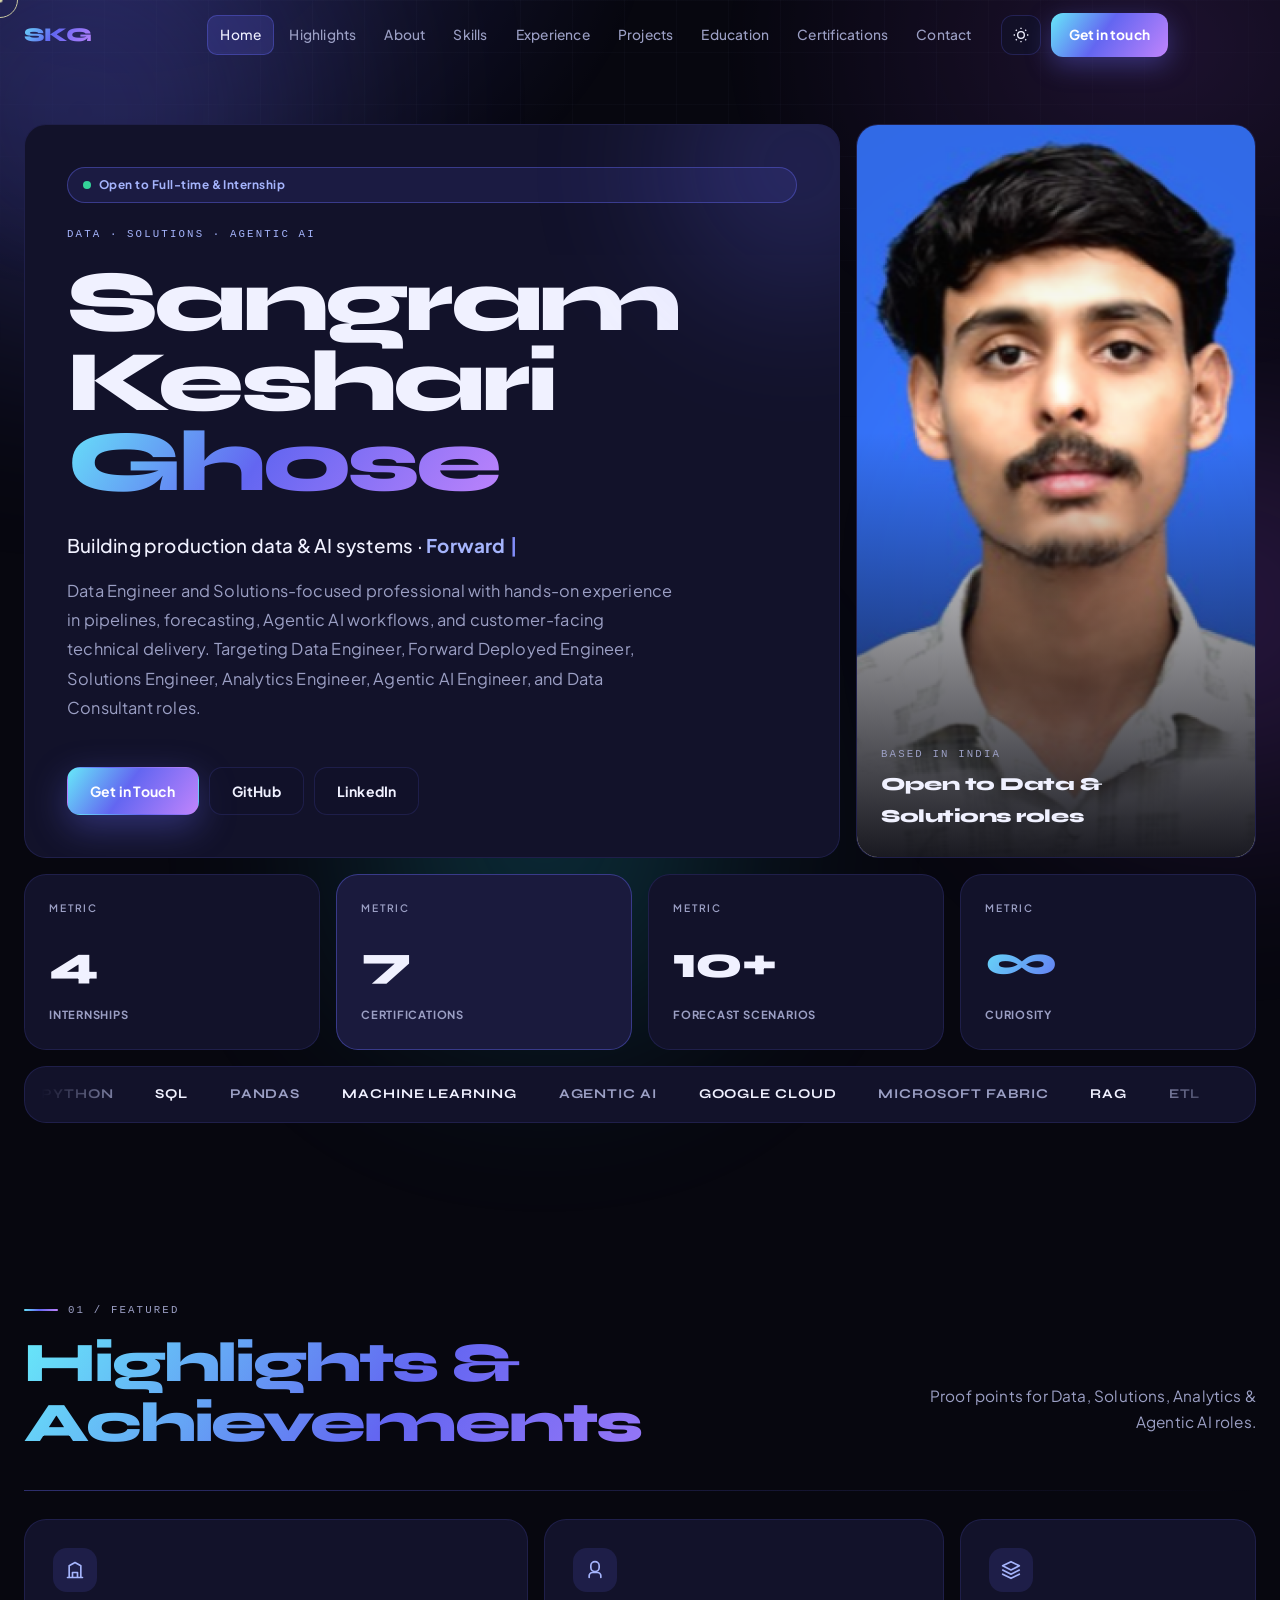
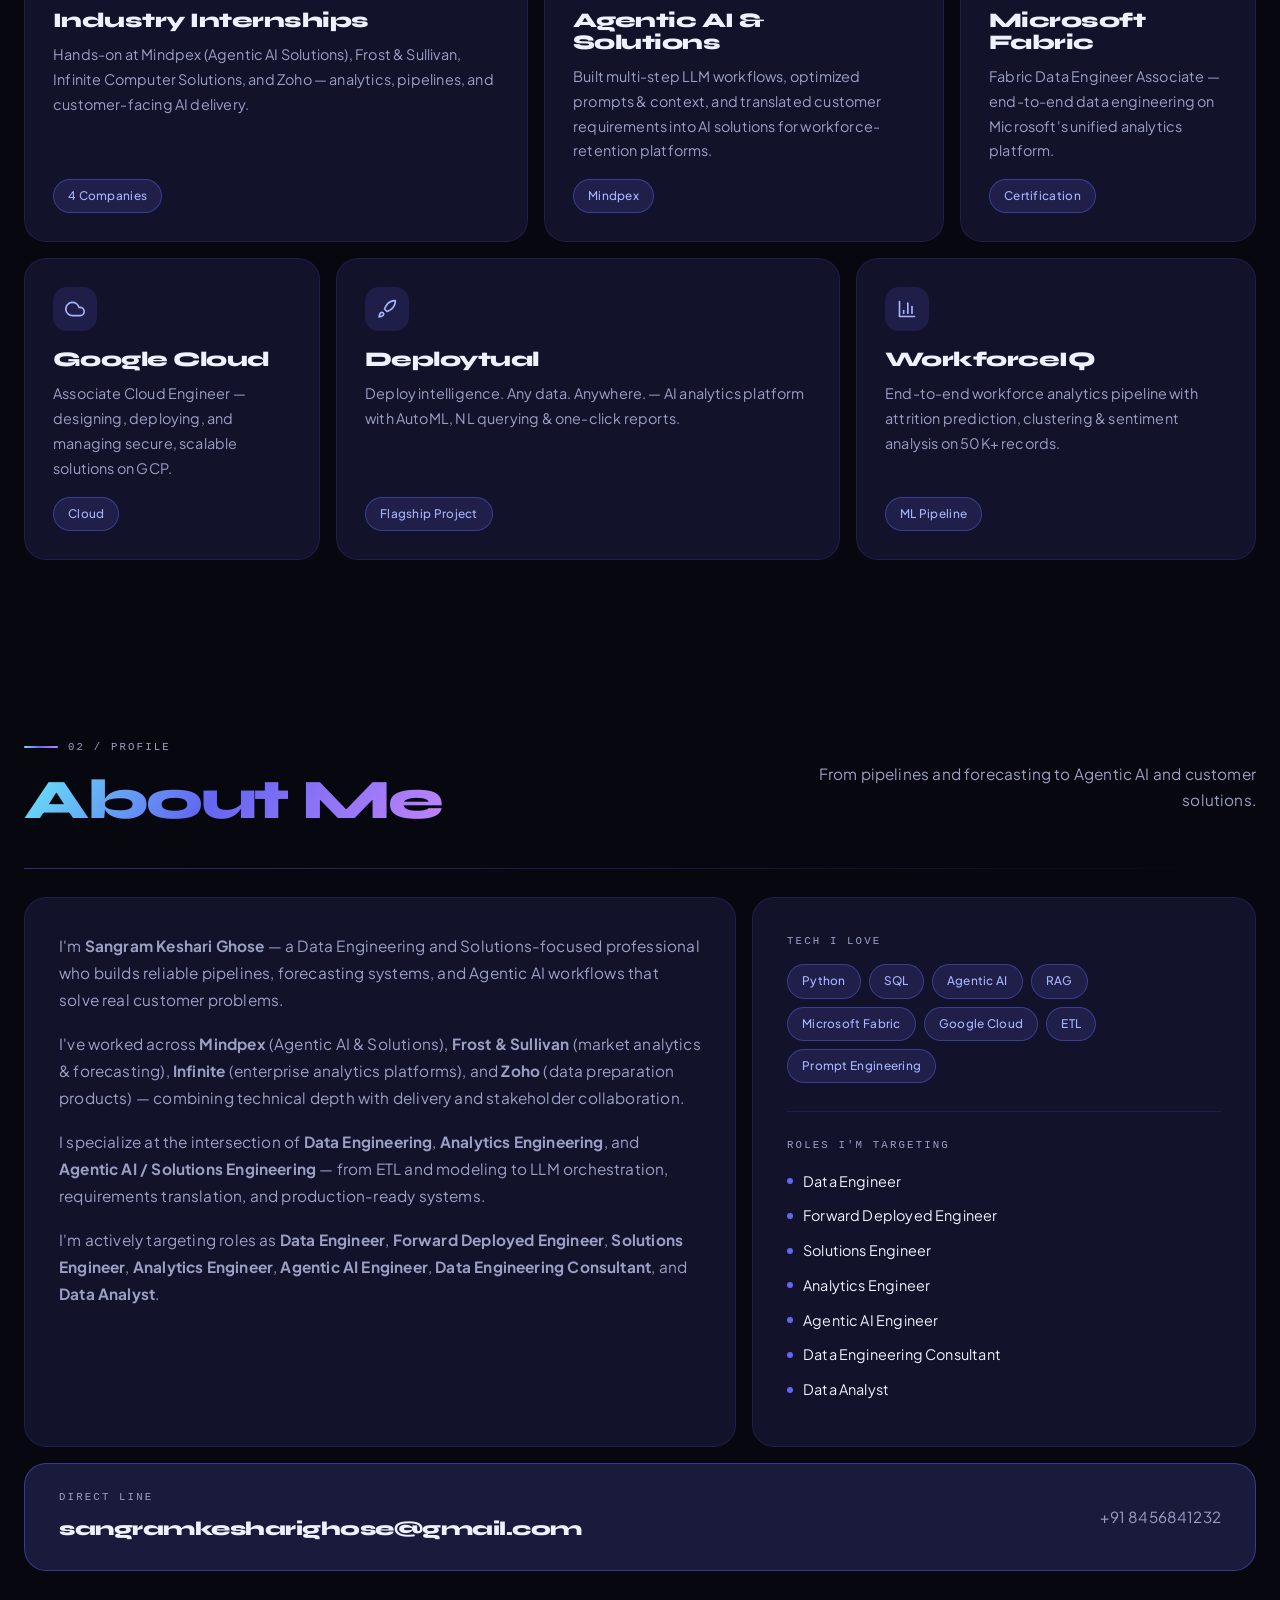
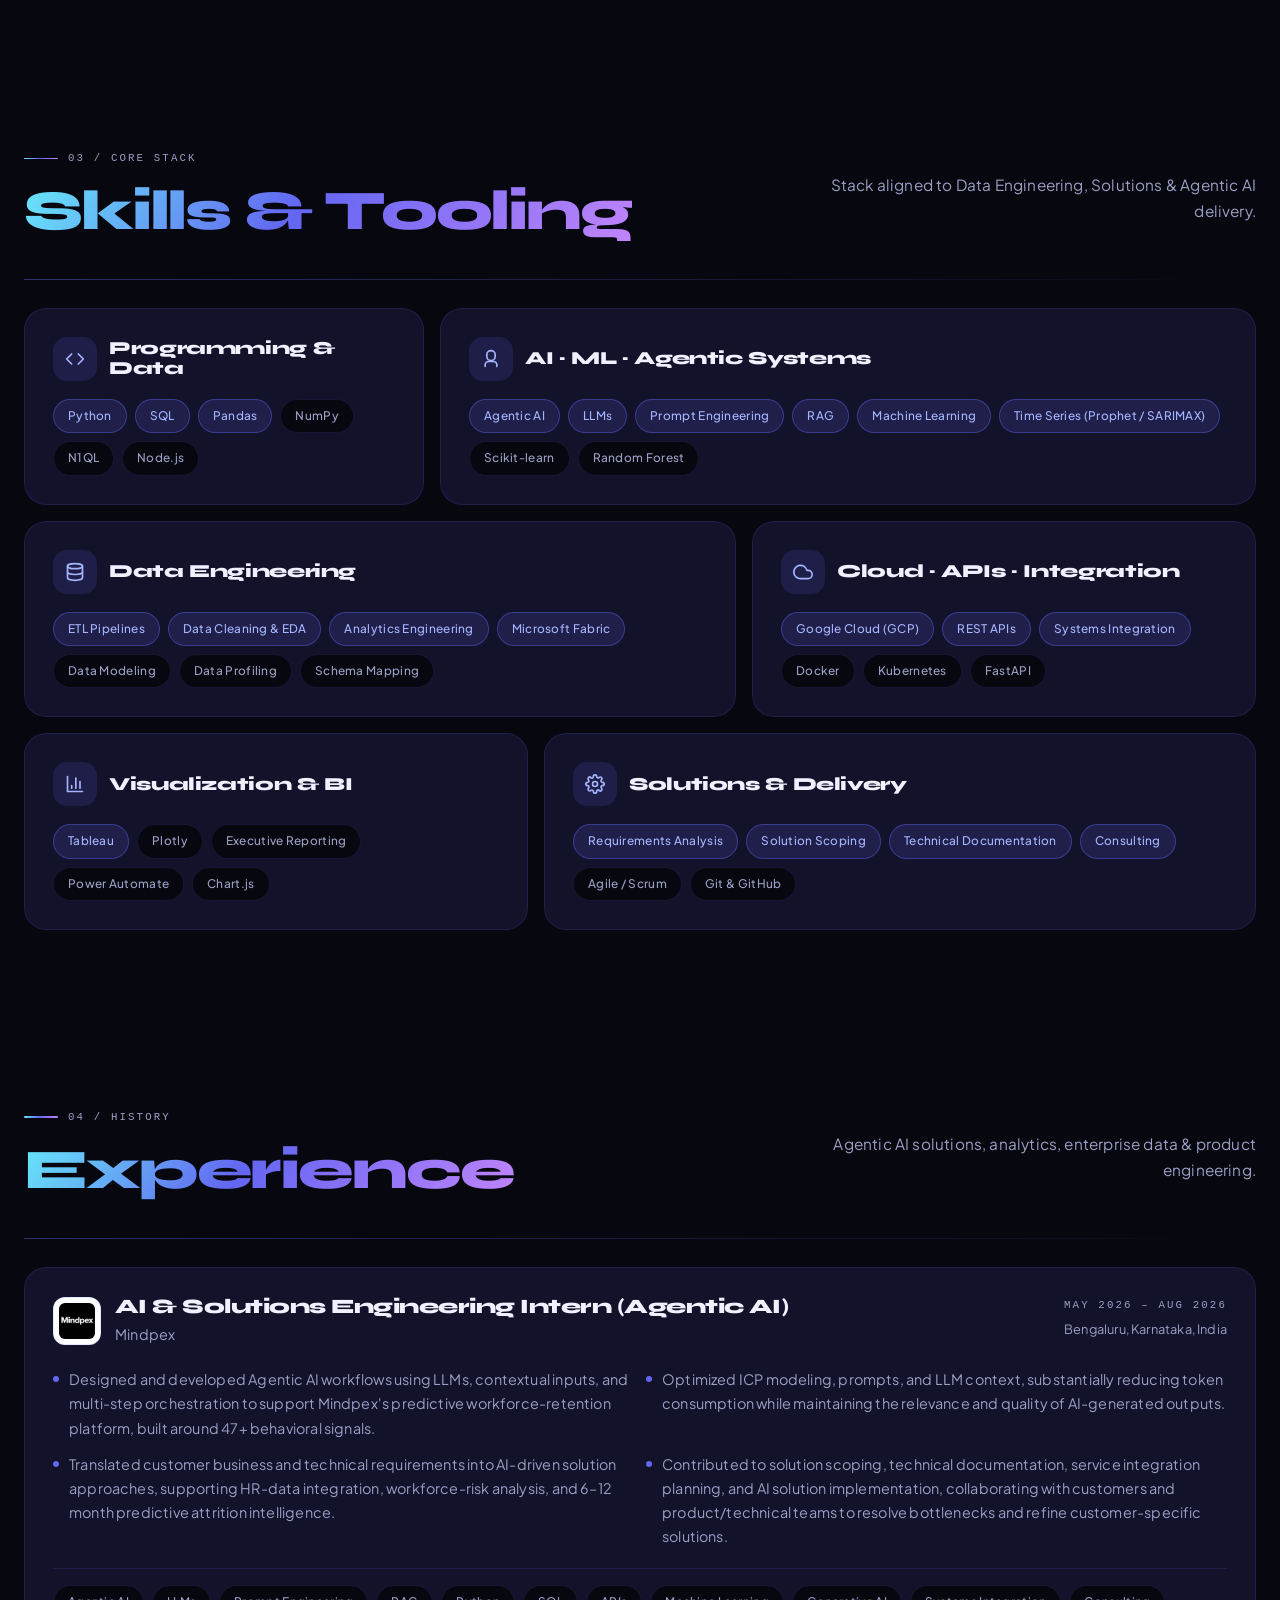
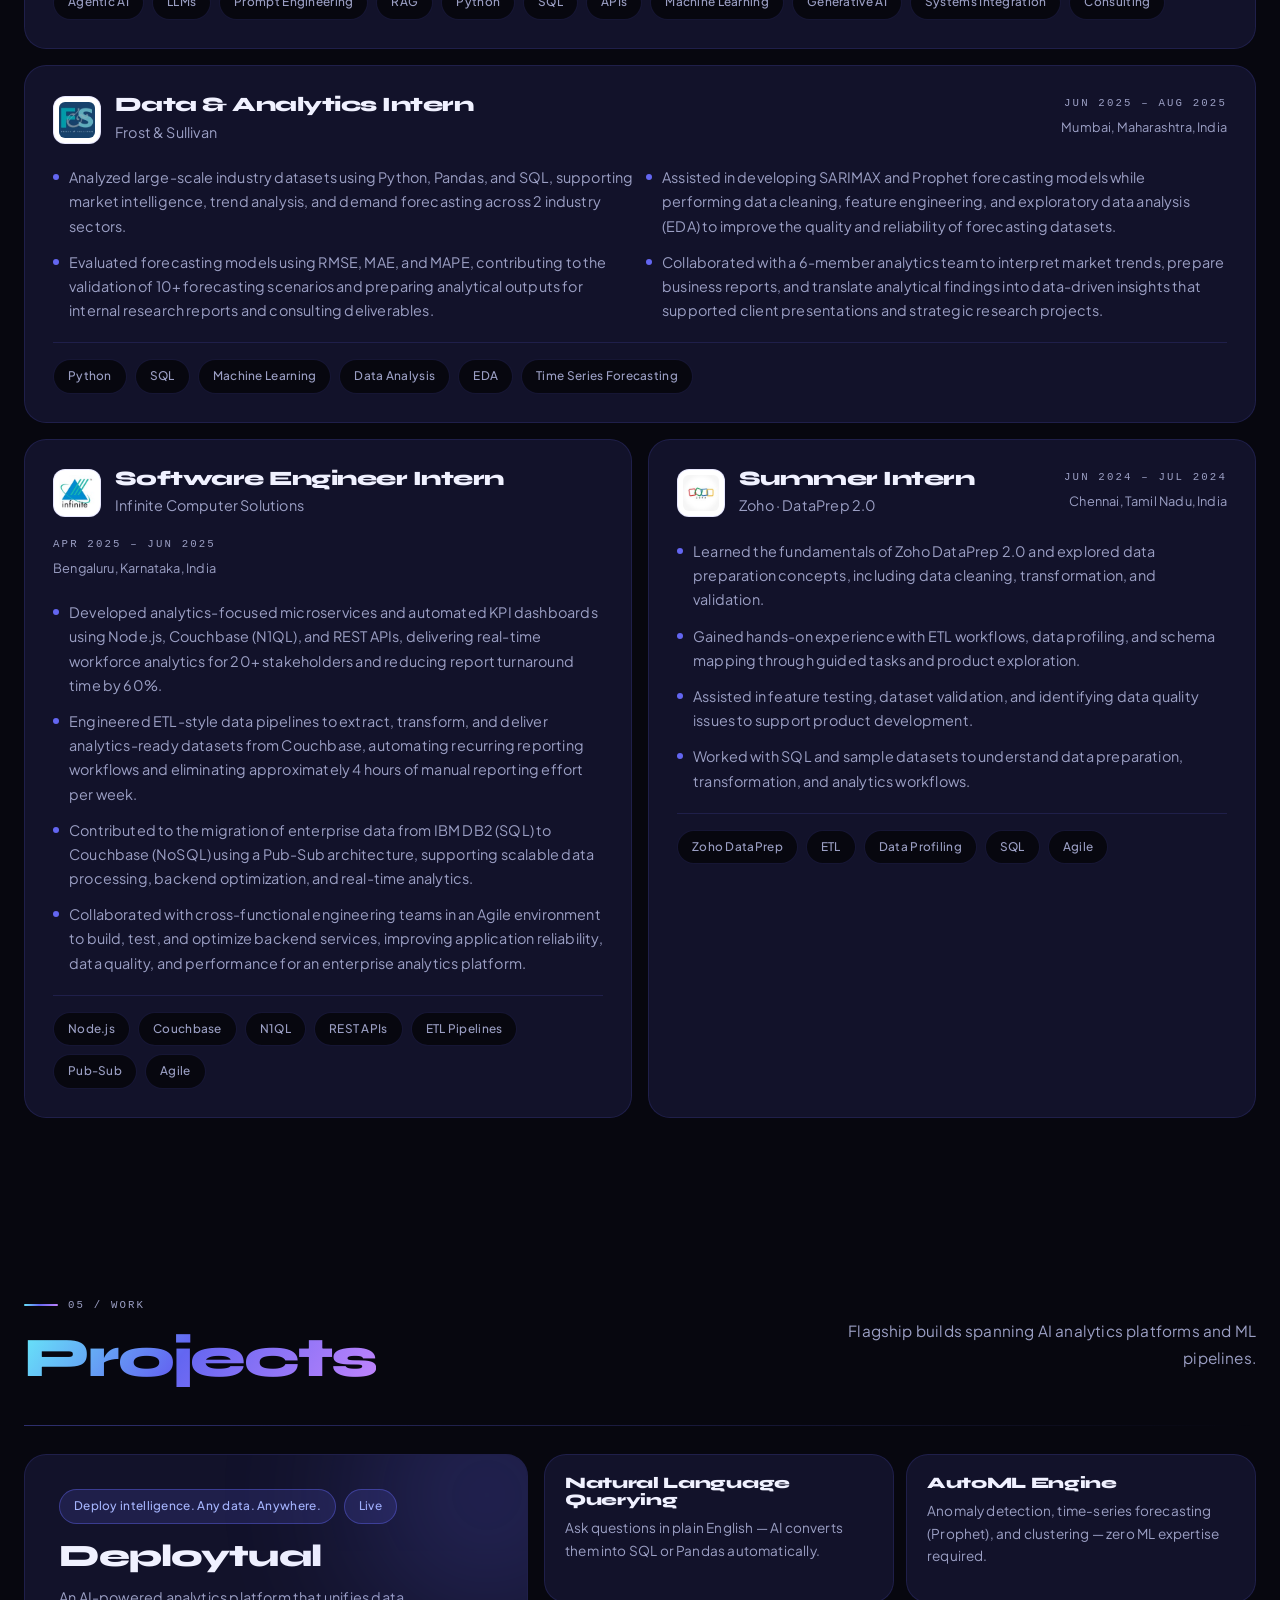
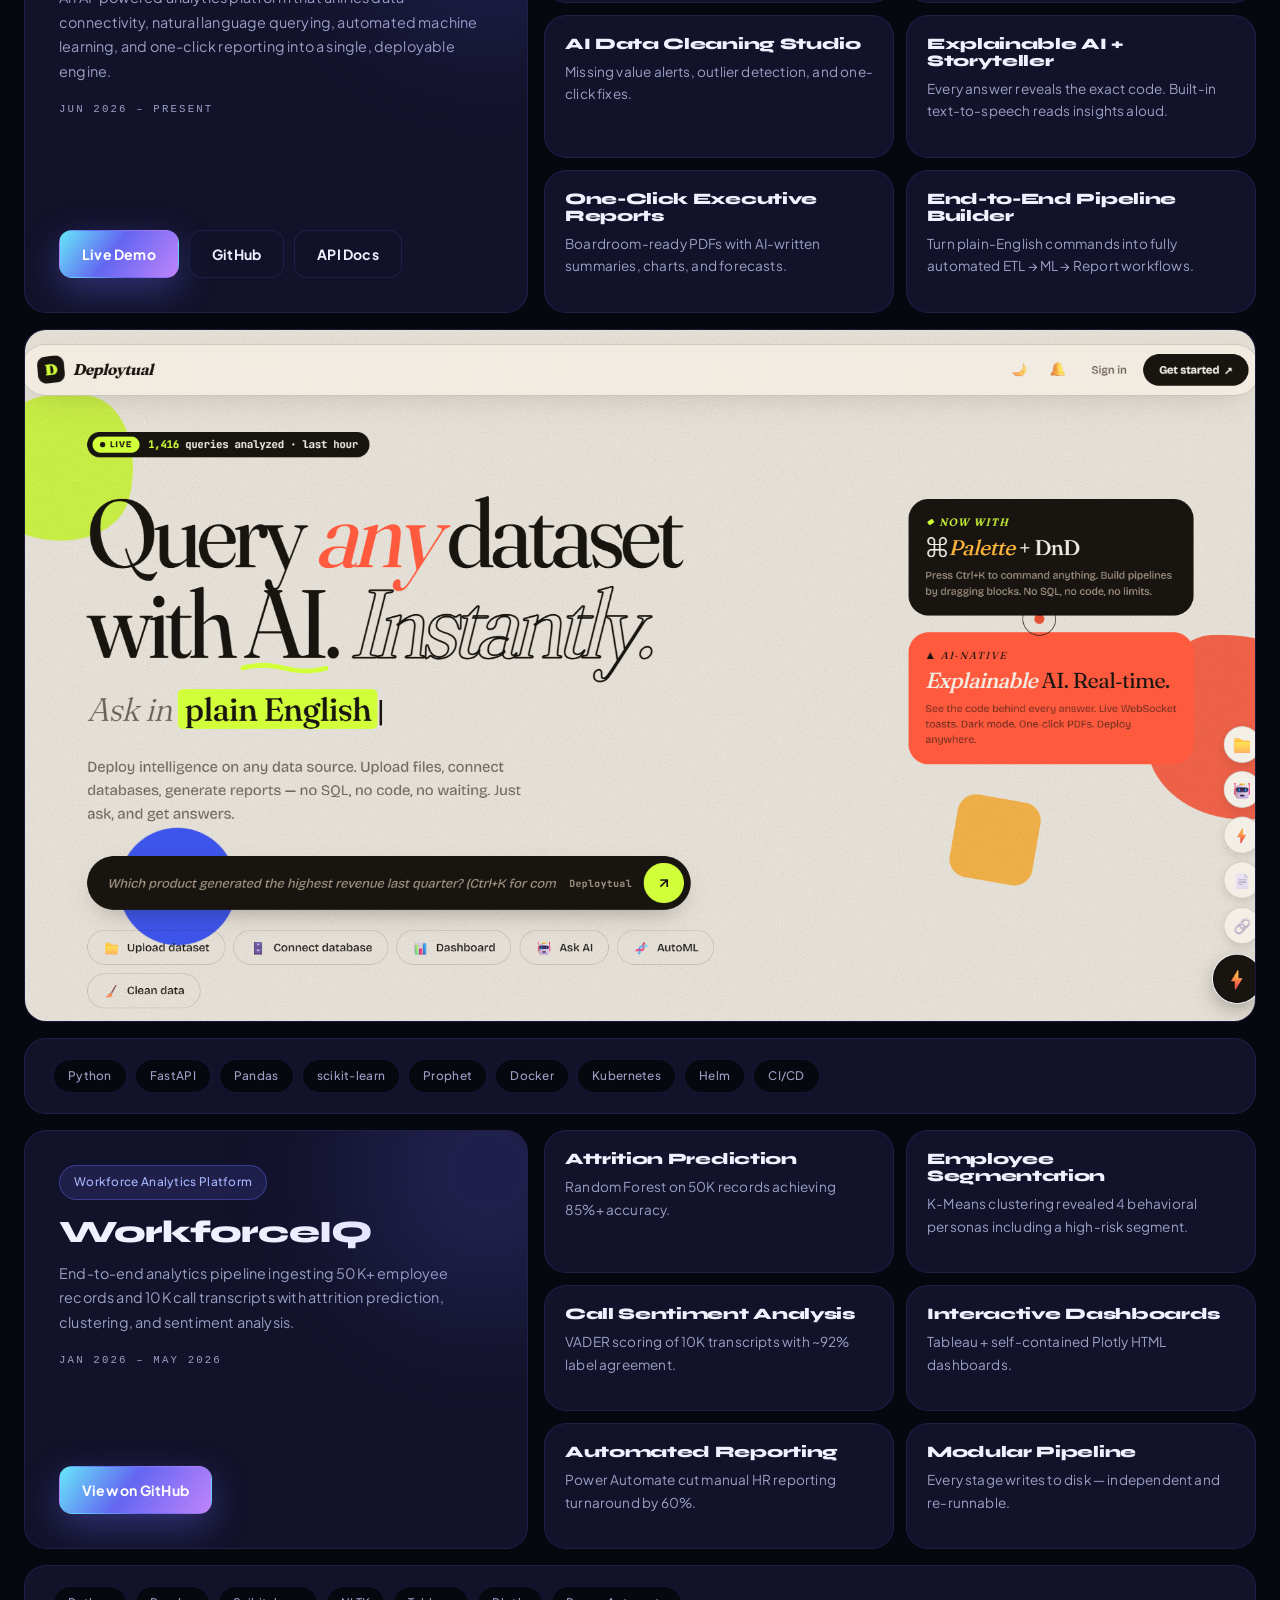
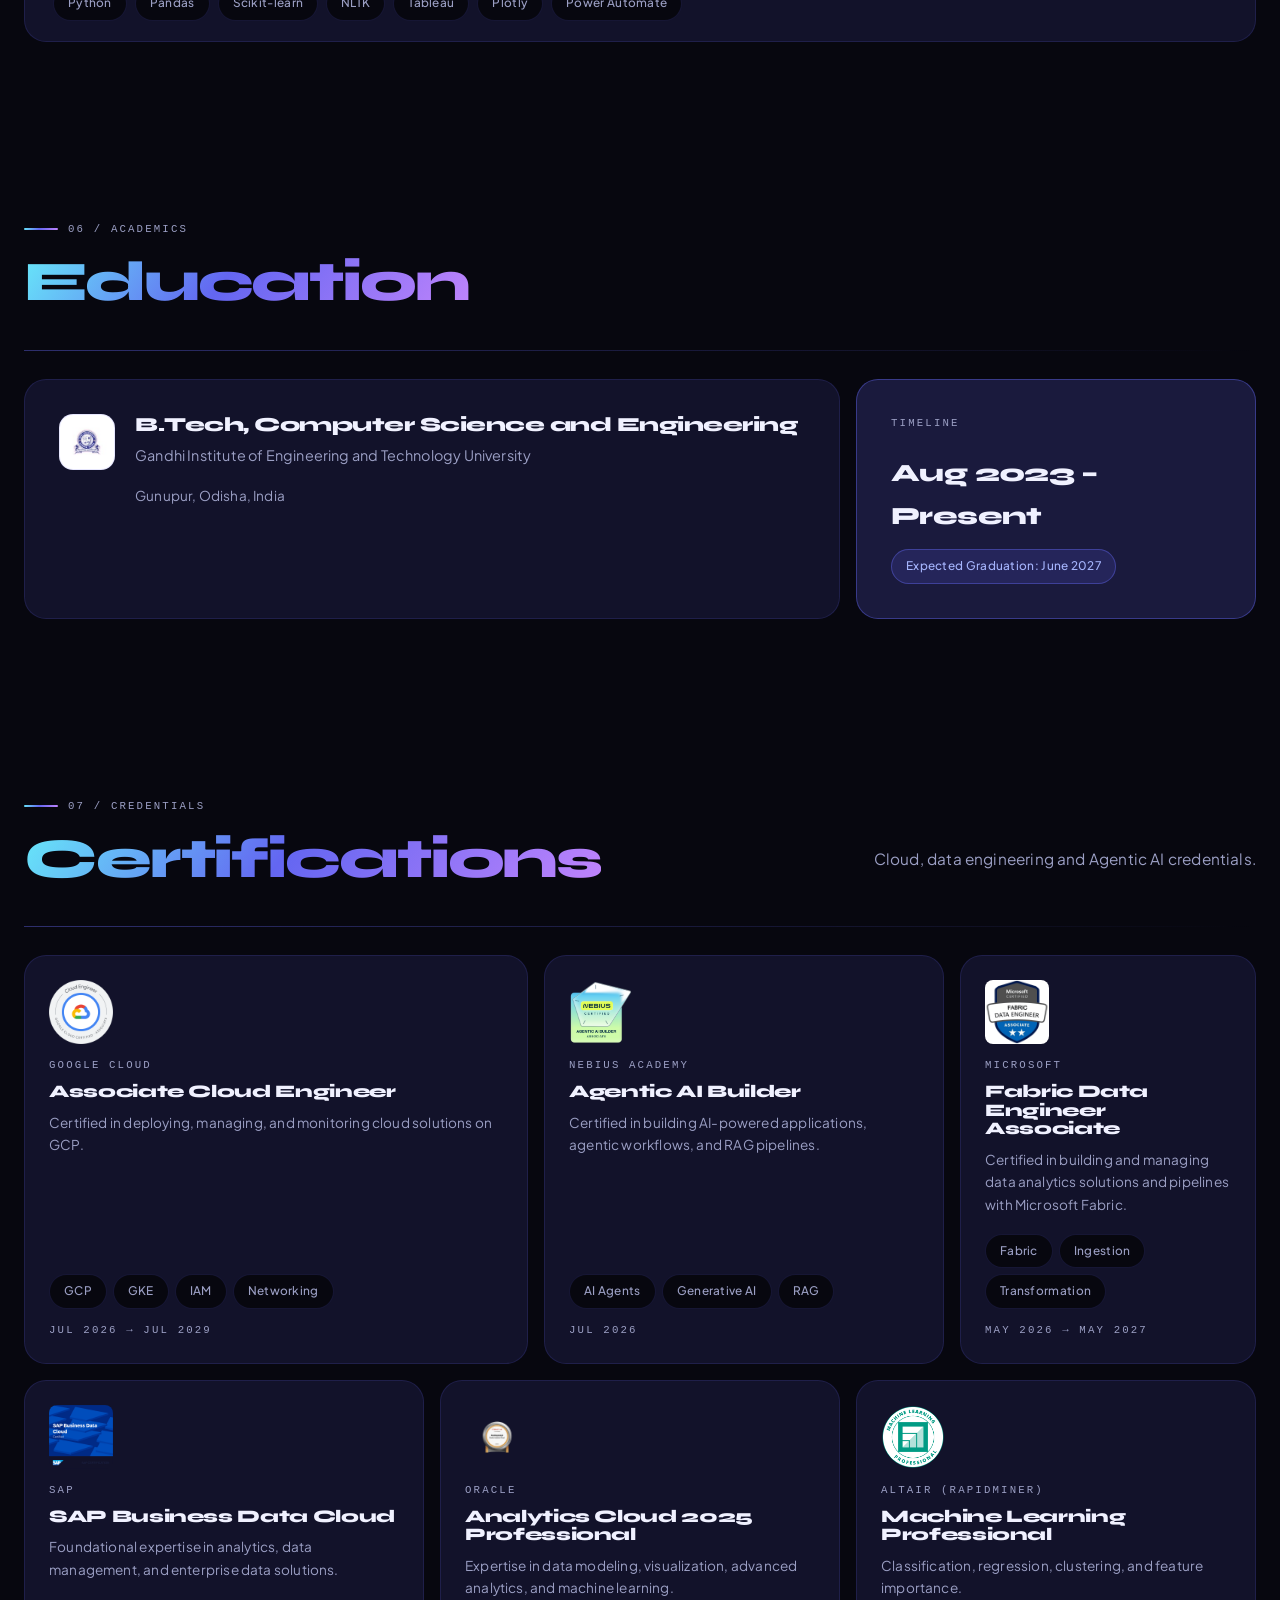
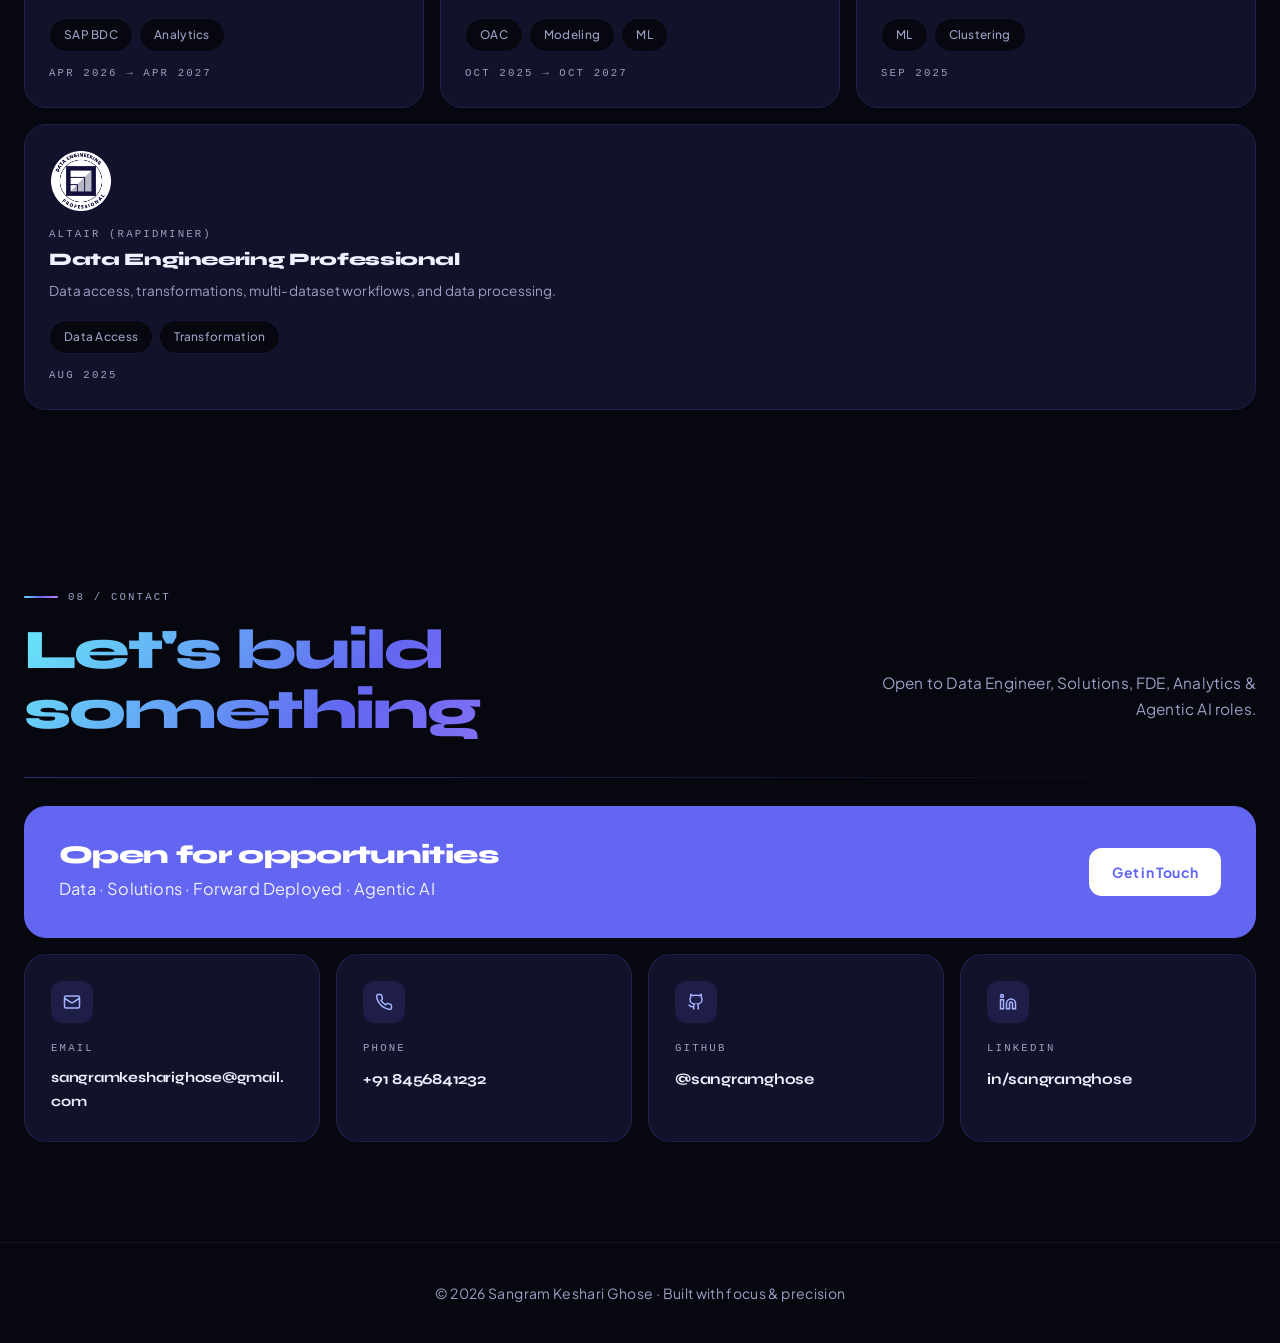
==== index.html @ 989d0e60 "Update print statement from 'Hello' to 'Goodbye'" ====
<!DOCTYPE html>
<html lang="en" data-theme="dark">
<head>
<meta charset="UTF-8" />
<meta name="viewport" content="width=device-width, initial-scale=1" />

<title>Sangram Keshari Ghose | Data Engineer · Solutions · Agentic AI</title>
<meta name="description" content="Sangram Keshari Ghose — targeting Data Engineer, Forward Deployed Engineer, Solutions Engineer, Analytics Engineer, Agentic AI Engineer, and Data Consultant roles. Internships at Mindpex, Frost & Sullivan, Infinite, Zoho. Google Cloud, Microsoft Fabric & Agentic AI certified." />
<meta name="author" content="Sangram Keshari Ghose" />
<meta name="robots" content="index, follow, max-image-preview:large, max-snippet:-1, max-video-preview:-1" />
<meta name="googlebot" content="index, follow" />
<meta name="theme-color" content="#07070f" />
<meta name="keywords" content="Sangram Keshari Ghose, Data Engineer, Forward Deployed Engineer, Solutions Engineer, Analytics Engineer, Agentic AI Engineer, Data Engineering Consultant, Data Analyst, Mindpex, Google Cloud, Microsoft Fabric, Portfolio" />

<link rel="canonical" href="https://sangramghose.github.io/" />
<link rel="icon" href="profile.png" type="image/png" />
<link rel="apple-touch-icon" href="profile.png" />

<meta property="og:type" content="website" />
<meta property="og:site_name" content="Sangram Keshari Ghose" />
<meta property="og:title" content="Sangram Keshari Ghose | Data Engineer · Solutions · Agentic AI" />
<meta property="og:description" content="Open to Data Engineer, Forward Deployed Engineer, Solutions Engineer, Analytics Engineer, Agentic AI Engineer & Consultant roles. Mindpex · Frost & Sullivan · Infinite · Zoho." />
<meta property="og:url" content="https://sangramghose.github.io/" />
<meta property="og:image" content="https://sangramghose.github.io/profile.png" />
<meta property="og:image:width" content="1200" />
<meta property="og:image:height" content="630" />
<meta property="og:locale" content="en_US" />

<meta name="twitter:card" content="summary_large_image" />
<meta name="twitter:title" content="Sangram Keshari Ghose | Data Engineer · Solutions · Agentic AI" />
<meta name="twitter:description" content="Open to Data Engineer, Forward Deployed Engineer, Solutions Engineer, Analytics Engineer, Agentic AI Engineer & Consultant roles." />
<meta name="twitter:image" content="https://sangramghose.github.io/profile.png" />

<script type="application/ld+json">
{
  "@context": "https://schema.org",
  "@type": "Person",
  "name": "Sangram Keshari Ghose",
  "alternateName": "Sangram Ghose",
  "url": "https://sangramghose.github.io/",
  "image": "https://sangramghose.github.io/profile.png",
  "jobTitle": ["Data Engineer", "Solutions Engineer", "Agentic AI Engineer", "Analytics Engineer"],
  "description": "Data Engineering, Solutions, and Agentic AI professional — pipelines, forecasting, LLM workflows, and customer-facing technical solutions.",
  "email": "mailto:sangramkesharighose@gmail.com",
  "telephone": "+91-8456841232",
  "address": { "@type": "PostalAddress", "addressCountry": "IN" },
  "alumniOf": { "@type": "CollegeOrUniversity", "name": "Gandhi Institute of Engineering and Technology University" },
  "sameAs": [
    "https://github.com/sangramghose",
    "https://www.linkedin.com/in/sangramghose/"
  ],
  "knowsAbout": [
    "Data Engineering", "Analytics Engineering", "Solutions Engineering",
    "Agentic AI", "Forward Deployed Engineering", "Machine Learning",
    "Google Cloud", "Microsoft Fabric", "Python", "SQL", "RAG", "LLM"
  ]
}
</script>
<script type="application/ld+json">
{
  "@context": "https://schema.org",
  "@type": "WebSite",
  "name": "Sangram Keshari Ghose Portfolio",
  "url": "https://sangramghose.github.io/",
  "description": "Portfolio of Sangram Keshari Ghose — Data Engineer, Solutions Engineer & Agentic AI.",
  "publisher": { "@type": "Person", "name": "Sangram Keshari Ghose" }
}
</script>
<script type="application/ld+json">
{
  "@context": "https://schema.org",
  "@type": "ProfilePage",
  "mainEntity": {
    "@type": "Person",
    "name": "Sangram Keshari Ghose",
    "url": "https://sangramghose.github.io/"
  }
}
</script>

<link rel="preconnect" href="https://fonts.googleapis.com" />
<link rel="preconnect" href="https://fonts.gstatic.com" crossorigin />
<link href="https://fonts.googleapis.com/css2?family=Syne:wght@600;700;800&family=Plus+Jakarta+Sans:wght@400;500;600;700&display=swap" rel="stylesheet" />

<style>
:root {
  --bg: #07070f;
  --surface: #12122a;
  --elevated: #1a1a3d;
  --border: rgba(99, 102, 241, 0.16);
  --border-strong: rgba(99, 102, 241, 0.42);
  --fg: #f0f1ff;
  --muted: #9b9fc4;
  --primary: #6366f1;
  --accent: #818cf8;
  --accent2: #a5b4fc;
  --grad: linear-gradient(125deg, #67e8f9 0%, #6366f1 45%, #c084fc 100%);
  --radius: 22px;
  --max: 1280px;
  --nav-h: 70px;
  --card-shadow: 0 28px 70px rgba(0, 0, 0, 0.5);
  --ease: cubic-bezier(0.16, 1, 0.3, 1);
}
[data-theme="light"] {
  --bg: #f5f6fb;
  --surface: #ffffff;
  --elevated: #eef0f9;
  --border: rgba(79, 70, 229, 0.12);
  --border-strong: rgba(79, 70, 229, 0.32);
  --fg: #0e0e24;
  --muted: #5c6188;
  --primary: #4f46e5;
  --accent: #6366f1;
  --accent2: #4f46e5;
  --grad: linear-gradient(125deg, #22d3ee 0%, #4f46e5 45%, #a855f7 100%);
  --card-shadow: 0 20px 50px rgba(0, 0, 0, 0.08);
}
*, *::before, *::after { box-sizing: border-box; }
html { scroll-behavior: smooth; scroll-padding-top: 5.5rem; }
body {
  margin: 0;
  background: var(--bg);
  color: var(--fg);
  font-family: "Plus Jakarta Sans", system-ui, -apple-system, sans-serif;
  font-size: 16.5px;
  line-height: 1.72;
  letter-spacing: 0.011em;
  -webkit-font-smoothing: antialiased;
  overflow-x: hidden;
  transition: background 0.4s ease, color 0.4s ease;
  cursor: none;
}
@media (hover: none), (pointer: coarse) {
  body { cursor: auto; }
  #cursor, #dot { display: none !important; }
}
h1, h2, h3, h4 {
  font-family: Syne, system-ui, sans-serif;
  font-weight: 800;
  line-height: 1.06;
  letter-spacing: -0.035em;
  margin: 0;
  color: var(--fg);
}
p { margin: 0 0 1.05em; line-height: 1.78; }
a { color: inherit; text-decoration: none; cursor: none; }
img { max-width: 100%; display: block; }
button { font: inherit; cursor: none; border: 0; background: none; color: inherit; }
ul { list-style: none; margin: 0; padding: 0; }
.wrap { max-width: var(--max); margin: 0 auto; padding: 0 24px; }
.mono {
  font-family: ui-monospace, SFMono-Regular, Menlo, Monaco, Consolas, monospace;
  font-size: 0.67rem;
  letter-spacing: 0.2em;
  text-transform: uppercase;
  color: var(--muted);
  font-weight: 500;
}
.text-grad {
  background: var(--grad);
  -webkit-background-clip: text;
  background-clip: text;
  color: transparent;
}
.muted { color: var(--muted); }
#cursor, #dot {
  position: fixed;
  top: 0;
  left: 0;
  border-radius: 50%;
  pointer-events: none;
  z-index: 9999;
  transform: translate(-50%, -50%);
  mix-blend-mode: difference;
}
#cursor {
  width: 36px;
  height: 36px;
  border: 1.5px solid #fff;
  transition: width 0.25s var(--ease), height 0.25s var(--ease), opacity 0.3s, border-color 0.2s;
  opacity: 0.9;
}
#dot {
  width: 5px;
  height: 5px;
  background: #fff;
}
#cursor.hover {
  width: 52px;
  height: 52px;
  border-color: rgba(255, 255, 255, 0.7);
  background: rgba(255, 255, 255, 0.06);
}
.bg-mesh {
  position: fixed;
  inset: 0;
  z-index: -3;
  pointer-events: none;
  opacity: 0.5;
  background:
    radial-gradient(55rem 40rem at 10% -10%, rgba(99, 102, 241, 0.5), transparent 60%),
    radial-gradient(45rem 35rem at 90% 5%, rgba(168, 85, 247, 0.28), transparent 60%);
}
.bg-grid {
  position: fixed;
  inset: 0;
  z-index: -2;
  pointer-events: none;
  background-image:
    linear-gradient(rgba(139, 144, 184, 0.035) 1px, transparent 1px),
    linear-gradient(90deg, rgba(139, 144, 184, 0.035) 1px, transparent 1px);
  background-size: 52px 52px;
  mask-image: radial-gradient(ellipse 85% 50% at 50% 0%, #000 25%, transparent 100%);
}
.orb {
  position: fixed;
  border-radius: 9999px;
  filter: blur(120px);
  opacity: 0.26;
  z-index: -1;
  pointer-events: none;
  animation: float 24s ease-in-out infinite;
}
.orb-1 { width: 28rem; height: 28rem; top: -7rem; left: -9rem; background: var(--primary); }
.orb-2 { width: 22rem; height: 22rem; top: 48%; right: -8rem; background: #a855f7; animation-delay: -9s; }
.orb-3 { width: 20rem; height: 20rem; bottom: -6rem; left: 30%; background: #22d3ee; animation-delay: -15s; }
@keyframes float {
  0%, 100% { transform: translate3d(0, 0, 0) scale(1); }
  50% { transform: translate3d(2.2rem, -2.8rem, 0) scale(1.08); }
}
header {
  position: fixed;
  inset-x: 0;
  top: 0;
  z-index: 50;
  height: var(--nav-h);
  transition: background 0.35s ease, border-color 0.35s ease, backdrop-filter 0.35s ease;
  border-bottom: 1px solid transparent;
}
header.scrolled {
  background: rgba(7, 7, 15, 0.78);
  backdrop-filter: blur(22px);
  -webkit-backdrop-filter: blur(22px);
  border-bottom-color: rgba(99, 102, 241, 0.14);
}
[data-theme="light"] header.scrolled {
  background: rgba(245, 246, 251, 0.86);
  border-bottom-color: rgba(79, 70, 229, 0.12);
}
.navrow {
  display: grid;
  grid-template-columns: 1fr auto 1fr;
  align-items: center;
  height: var(--nav-h);
  max-width: var(--max);
  margin: 0 auto;
  padding: 0 24px;
  gap: 16px;
}
.brand {
  font-family: Syne, system-ui, sans-serif;
  font-weight: 800;
  font-size: 1.22rem;
  letter-spacing: -0.03em;
  background: var(--grad);
  -webkit-background-clip: text;
  background-clip: text;
  color: transparent;
  justify-self: start;
  transition: opacity 0.2s;
}
.brand:hover { opacity: 0.88; }
nav.links {
  display: flex;
  align-items: center;
  justify-content: center;
  gap: 2px;
  justify-self: center;
}
nav.links a {
  padding: 8px 13px;
  border-radius: 10px;
  font-size: 0.86rem;
  font-weight: 500;
  color: var(--muted);
  letter-spacing: 0.015em;
  transition: color 0.2s, background 0.2s, box-shadow 0.2s;
  white-space: nowrap;
}
nav.links a:hover {
  color: var(--fg);
  background: rgba(99, 102, 241, 0.1);
}
nav.links a.active {
  color: var(--fg);
  background: rgba(99, 102, 241, 0.2);
  box-shadow: inset 0 0 0 1px rgba(99, 102, 241, 0.38);
}
.nav-actions {
  display: flex;
  align-items: center;
  gap: 10px;
  justify-self: end;
}
.iconbtn {
  width: 40px;
  height: 40px;
  border-radius: 12px;
  border: 1px solid rgba(99, 102, 241, 0.22);
  background: rgba(18, 18, 42, 0.7);
  color: var(--fg);
  display: grid;
  place-items: center;
  transition: border-color 0.2s, background 0.2s, transform 0.2s;
}
.iconbtn:hover {
  border-color: rgba(99, 102, 241, 0.5);
  background: rgba(99, 102, 241, 0.16);
  transform: translateY(-1px);
}
[data-theme="light"] .iconbtn {
  background: rgba(255, 255, 255, 0.85);
  border-color: rgba(79, 70, 229, 0.18);
}
.btn {
  display: inline-flex;
  align-items: center;
  justify-content: center;
  gap: 8px;
  padding: 11px 22px;
  border-radius: 13px;
  font-weight: 700;
  font-size: 0.875rem;
  letter-spacing: 0.015em;
  border: 1px solid transparent;
  transition: transform 0.25s var(--ease), box-shadow 0.25s, background 0.25s;
}
.btn-primary {
  background: var(--grad);
  color: #fff;
  box-shadow: 0 12px 36px rgba(99, 102, 241, 0.38);
}
.btn-primary:hover {
  transform: translateY(-2px);
  box-shadow: 0 18px 44px rgba(99, 102, 241, 0.52);
}
.btn-ghost {
  border-color: var(--border);
  background: color-mix(in oklab, var(--surface) 65%, transparent);
  color: var(--fg);
}
.btn-ghost:hover {
  border-color: var(--border-strong);
  transform: translateY(-2px);
}
.btn-nav-cta {
  display: inline-flex;
  align-items: center;
  justify-content: center;
  padding: 10px 18px;
  border-radius: 12px;
  font-size: 0.86rem;
  font-weight: 700;
  letter-spacing: 0.015em;
  color: #fff;
  background: var(--grad);
  box-shadow: 0 8px 26px rgba(99, 102, 241, 0.38);
  transition: transform 0.22s var(--ease), box-shadow 0.22s;
  white-space: nowrap;
}
.btn-nav-cta:hover {
  transform: translateY(-2px);
  box-shadow: 0 14px 34px rgba(99, 102, 241, 0.52);
}
@media (max-width: 960px) {
  .navrow { grid-template-columns: auto 1fr; }
  nav.links { display: none; }
  .btn-nav-cta { display: none; }
  body { cursor: auto; }
}
section { padding: 84px 0; }
.sec-head { margin-bottom: 38px; }
.sec-head .label {
  display: inline-flex;
  align-items: center;
  gap: 10px;
  margin-bottom: 14px;
}
.sec-head .label .line {
  width: 34px;
  height: 1.5px;
  background: var(--grad);
  border-radius: 2px;
}
.sec-head h2 {
  font-size: clamp(2.15rem, 4.9vw, 3.5rem);
  letter-spacing: -0.038em;
}
.sec-head .desc {
  max-width: 28rem;
  color: var(--muted);
  font-size: 0.96rem;
  line-height: 1.72;
  margin-top: 10px;
}
@media (min-width: 768px) {
  .sec-head {
    display: flex;
    align-items: flex-end;
    justify-content: space-between;
    gap: 28px;
  }
  .sec-head .desc {
    margin-top: 0;
    text-align: right;
  }
}
.sec-rule {
  height: 1px;
  background: linear-gradient(90deg, var(--border-strong), transparent);
  margin-top: 24px;
}
.bento {
  display: grid;
  grid-template-columns: 1fr;
  gap: 16px;
}
@media (min-width: 768px) {
  .bento { grid-template-columns: repeat(12, 1fr); }
}
.tile {
  position: relative;
  overflow: hidden;
  border-radius: var(--radius);
  border: 1px solid var(--border);
  background: var(--surface);
  transition: border-color 0.35s, transform 0.4s var(--ease), box-shadow 0.35s;
}
.tile:hover {
  border-color: var(--border-strong);
  transform: translateY(-4px);
  box-shadow: var(--card-shadow);
}
.tile-glow::before {
  content: "";
  position: absolute;
  top: -6rem;
  right: -6rem;
  width: 17rem;
  height: 17rem;
  border-radius: 9999px;
  background: var(--primary);
  opacity: 0.2;
  filter: blur(72px);
  pointer-events: none;
}
.span-12 { grid-column: span 1; }
.span-8 { grid-column: span 1; }
.span-7 { grid-column: span 1; }
.span-6 { grid-column: span 1; }
.span-5 { grid-column: span 1; }
.span-4 { grid-column: span 1; }
.span-3 { grid-column: span 1; }
@media (min-width: 768px) {
  .span-12 { grid-column: span 12; }
  .span-8 { grid-column: span 8; }
  .span-7 { grid-column: span 7; }
  .span-6 { grid-column: span 6; }
  .span-5 { grid-column: span 5; }
  .span-4 { grid-column: span 4; }
  .span-3 { grid-column: span 3; }
}
.pill {
  display: inline-block;
  padding: 6px 14px;
  border-radius: 999px;
  font-size: 0.74rem;
  font-weight: 500;
  letter-spacing: 0.025em;
  border: 1px solid var(--border);
  background: var(--bg);
  color: var(--muted);
}
.pill-accent {
  border-color: var(--border-strong);
  background: rgba(99, 102, 241, 0.16);
  color: var(--accent2);
}
.icon-box {
  width: 44px;
  height: 44px;
  border-radius: 14px;
  display: grid;
  place-items: center;
  background: rgba(99, 102, 241, 0.15);
  color: var(--accent2);
  flex-shrink: 0;
}
.icon-box svg { width: 20px; height: 20px; }
.hero { padding-top: calc(var(--nav-h) + 54px); }
.hero-badge {
  display: inline-flex;
  align-items: center;
  gap: 8px;
  padding: 7px 15px;
  border-radius: 999px;
  border: 1px solid var(--border-strong);
  background: rgba(99, 102, 241, 0.12);
  font-size: 0.74rem;
  font-weight: 700;
  letter-spacing: 0.04em;
  color: var(--accent2);
}
.pulse {
  width: 8px;
  height: 8px;
  border-radius: 99px;
  background: #34d399;
  box-shadow: 0 0 0 0 rgba(52, 211, 153, 0.5);
  animation: pulse 2s infinite;
}
@keyframes pulse {
  0%, 100% { box-shadow: 0 0 0 0 rgba(52, 211, 153, 0.45); }
  60% { box-shadow: 0 0 0 9px transparent; }
}
.hero h1 {
  font-size: clamp(3rem, 7.4vw, 5.4rem);
  margin: 18px 0 14px;
  line-height: 0.93;
  letter-spacing: -0.042em;
}
.typed { color: var(--accent2); font-weight: 700; }
.typed::after {
  content: "|";
  margin-left: 1px;
  animation: blink 1s steps(1) infinite;
  color: var(--accent);
}
@keyframes blink { 50% { opacity: 0; } }
.portrait {
  position: relative;
  min-height: 280px;
  padding: 0;
}
@media (min-width: 768px) {
  .portrait { min-height: 100%; }
}
.portrait img {
  width: 100%;
  height: 100%;
  object-fit: cover;
  min-height: 280px;
}
.portrait-overlay {
  position: absolute;
  inset: 0;
  background: linear-gradient(180deg, transparent 42%, var(--bg));
  opacity: 0.92;
  pointer-events: none;
}
.portrait-cap {
  position: absolute;
  left: 24px;
  right: 24px;
  bottom: 24px;
  z-index: 2;
}
.metric-label {
  font-size: 0.64rem;
  letter-spacing: 0.18em;
  text-transform: uppercase;
  color: var(--muted);
  font-weight: 600;
}
.metric-val {
  font-family: Syne, sans-serif;
  font-size: 2.8rem;
  font-weight: 800;
  margin-top: 8px;
  letter-spacing: -0.035em;
}
.metric-sub {
  font-size: 0.7rem;
  font-weight: 700;
  text-transform: uppercase;
  letter-spacing: 0.07em;
  color: var(--muted);
  margin-top: 4px;
}
.marquee-wrap {
  overflow: hidden;
  mask-image: linear-gradient(90deg, transparent, #000 8%, #000 92%, transparent);
}
.marquee-track {
  display: flex;
  gap: 2.6rem;
  width: max-content;
  animation: marquee 34s linear infinite;
}
.marquee-wrap:hover .marquee-track { animation-play-state: paused; }
@keyframes marquee {
  to { transform: translateX(-50%); }
}
.marquee-track span {
  font-family: Syne, sans-serif;
  font-size: 0.84rem;
  font-weight: 700;
  text-transform: uppercase;
  letter-spacing: 0.07em;
  white-space: nowrap;
}
.marquee-track span:nth-child(odd) { color: var(--muted); }
.reveal {
  opacity: 0;
  transform: translateY(26px);
  transition: opacity 0.75s var(--ease), transform 0.75s var(--ease);
}
.reveal.in {
  opacity: 1;
  transform: none;
}
.mono-circle {
  width: 48px;
  height: 48px;
  border-radius: 14px;
  display: grid;
  place-items: center;
  border: 1px solid var(--border-strong);
  background: rgba(99, 102, 241, 0.12);
  font-family: Syne, sans-serif;
  font-weight: 800;
  font-size: 0.85rem;
  color: var(--accent2);
  flex-shrink: 0;
}
.exp-logo {
  width: 48px;
  height: 48px;
  border-radius: 12px;
  object-fit: contain;
  background: #fff;
  padding: 5px;
  border: 1px solid var(--border);
  flex-shrink: 0;
}
.exp-bullets {
  display: grid;
  gap: 12px;
  margin-top: 20px;
  padding: 0;
}
@media (min-width: 768px) {
  .exp-bullets.two { grid-template-columns: 1fr 1fr; }
}
.exp-bullets li {
  display: flex;
  gap: 10px;
  font-size: 0.9rem;
  color: var(--muted);
  line-height: 1.68;
  list-style: none;
}
.exp-bullets li::before {
  content: "";
  width: 6px;
  height: 6px;
  border-radius: 99px;
  background: var(--primary);
  margin-top: 9px;
  flex-shrink: 0;
}
a.tile-link {
  display: flex;
  flex-direction: column;
  color: inherit;
}
.project-preview {
  border-radius: var(--radius);
  overflow: hidden;
  border: 1px solid var(--border);
  background: #0a0a18;
  aspect-ratio: 16 / 9;
}
.project-preview img {
  width: 100%;
  height: 100%;
  object-fit: cover;
  object-position: top center;
  transition: transform 0.55s var(--ease);
}
.tile:hover .project-preview img { transform: scale(1.035); }
.cert-badge {
  width: 64px;
  height: 64px;
  object-fit: contain;
  margin-bottom: 12px;
  border-radius: 8px;
}
.contact-icon {
  width: 42px;
  height: 42px;
  border-radius: 12px;
  display: grid;
  place-items: center;
  background: rgba(99, 102, 241, 0.15);
  color: var(--accent2);
  margin-bottom: 16px;
}
.contact-icon svg { width: 18px; height: 18px; }
footer {
  border-top: 1px solid var(--border);
  padding: 38px 0;
  text-align: center;
  color: var(--muted);
  font-size: 0.875rem;
  letter-spacing: 0.025em;
}
@media (prefers-reduced-motion: reduce) {
  .reveal { opacity: 1; transform: none; transition: none; }
  .orb, .marquee-track { animation: none; }
  body { cursor: auto; }
  #cursor, #dot { display: none !important; }
}
</style>
</head>
<body>
  <div id="cursor"></div>
  <div id="dot"></div>
  <div class="bg-mesh" aria-hidden="true"></div>
  <div class="bg-grid" aria-hidden="true"></div>
  <div class="orb orb-1" aria-hidden="true"></div>
  <div class="orb orb-2" aria-hidden="true"></div>
  <div class="orb orb-3" aria-hidden="true"></div>

  <header id="header">
    <div class="navrow">
      <a class="brand" href="#home">SKG</a>
      <nav class="links" id="nav" aria-label="Primary"></nav>
      <div class="nav-actions">
        <button class="iconbtn" id="theme" aria-label="Toggle theme" title="Toggle theme">
          <svg width="16" height="16" viewBox="0 0 24 24" fill="none" stroke="currentColor" stroke-width="2">
            <circle cx="12" cy="12" r="5"/>
            <path d="M12 1v2M12 21v2M4.22 4.22l1.42 1.42M18.36 18.36l1.42 1.42M1 12h2M21 12h2M4.22 19.78l1.42-1.42M18.36 5.64l1.42-1.42"/>
          </svg>
        </button>
        <a class="btn-nav-cta" href="#contact">Get in touch</a>
      </div>
    </div>
  </header>

  <main class="wrap">
    <section id="home" class="hero">
      <div class="bento">
        <div class="tile tile-glow reveal span-8" style="padding:42px;display:flex;flex-direction:column;justify-content:center">
          <div class="hero-badge">
            <span class="pulse"></span>
            Open to Full-time &amp; Internship
          </div>
          <div class="mono" style="margin-top:22px;color:var(--accent2)">Data · Solutions · Agentic AI</div>
          <h1>
            Sangram<br>
            Keshari<br>
            <span class="text-grad">Ghose</span>
          </h1>
          <p style="font-size:1.18rem;font-weight:500;margin:12px 0 14px;letter-spacing:0.012em">
            Building production data &amp; AI systems · <span class="typed" id="typed"></span>
          </p>
          <p class="muted" style="max-width:38rem;font-size:1.02rem;line-height:1.78">
            Data Engineer and Solutions-focused professional with hands-on experience in pipelines,
            forecasting, Agentic AI workflows, and customer-facing technical delivery.
            Targeting Data Engineer, Forward Deployed Engineer, Solutions Engineer, Analytics Engineer,
            Agentic AI Engineer, and Data Consultant roles.
          </p>
          <div style="display:flex;flex-wrap:wrap;gap:10px;margin-top:28px">
            <a class="btn btn-primary" href="#contact">Get in Touch</a>
            <a class="btn btn-ghost" href="https://github.com/sangramghose" target="_blank" rel="noopener">GitHub</a>
            <a class="btn btn-ghost" href="https://www.linkedin.com/in/sangramghose/" target="_blank" rel="noopener">LinkedIn</a>
          </div>
        </div>

        <div class="tile reveal span-4 portrait">
          <img src="profile.png" alt="Sangram Keshari Ghose — Data Engineer & Solutions" width="640" height="800">
          <div class="portrait-overlay"></div>
          <div class="portrait-cap">
            <div class="mono">Based in India</div>
            <div style="font-family:Syne;font-weight:800;font-size:1.15rem;margin-top:6px;letter-spacing:-0.025em">
              Open to Data &amp; Solutions roles
            </div>
          </div>
        </div>

        <div class="tile reveal span-3" style="padding:24px;display:flex;flex-direction:column;justify-content:space-between">
          <div class="metric-label">Metric</div>
          <div>
            <div class="metric-val count" data-to="4">0</div>
            <div class="metric-sub">Internships</div>
          </div>
        </div>
        <div class="tile reveal span-3" style="padding:24px;display:flex;flex-direction:column;justify-content:space-between;background:var(--elevated);border-color:var(--border-strong)">
          <div class="metric-label">Metric</div>
          <div>
            <div class="metric-val count" data-to="7">0</div>
            <div class="metric-sub">Certifications</div>
          </div>
        </div>
        <div class="tile reveal span-3" style="padding:24px;display:flex;flex-direction:column;justify-content:space-between">
          <div class="metric-label">Metric</div>
          <div>
            <div class="metric-val count" data-to="10" data-suffix="+">0</div>
            <div class="metric-sub">Forecast Scenarios</div>
          </div>
        </div>
        <div class="tile reveal span-3" style="padding:24px;display:flex;flex-direction:column;justify-content:space-between">
          <div class="metric-label">Metric</div>
          <div>
            <div class="metric-val text-grad">∞</div>
            <div class="metric-sub">Curiosity</div>
          </div>
        </div>

        <div class="tile reveal span-12" style="padding:16px">
          <div class="marquee-wrap">
            <div class="marquee-track" id="mq"></div>
          </div>
        </div>
      </div>
    </section>

    <section id="highlights">
      <div class="sec-head reveal">
        <div>
          <div class="label"><span class="line"></span><span class="mono">01 / Featured</span></div>
          <h2 class="text-grad">Highlights &amp; Achievements</h2>
        </div>
        <p class="desc">Proof points for Data, Solutions, Analytics &amp; Agentic AI roles.</p>
      </div>
      <div class="sec-rule"></div>
      <div class="bento" style="margin-top:28px" id="g-high"></div>
    </section>

    <section id="about">
      <div class="sec-head reveal">
        <div>
          <div class="label"><span class="line"></span><span class="mono">02 / Profile</span></div>
          <h2 class="text-grad">About Me</h2>
        </div>
        <p class="desc">From pipelines and forecasting to Agentic AI and customer solutions.</p>
      </div>
      <div class="sec-rule"></div>
      <div class="bento" style="margin-top:28px">
        <div class="tile reveal span-7" style="padding:34px" id="about-txt"></div>
        <div class="tile reveal span-5" style="padding:34px">
          <div class="mono">Tech I love</div>
          <div id="loved" style="margin-top:14px;display:flex;flex-wrap:wrap;gap:8px"></div>
          <div style="border-top:1px solid var(--border);margin-top:28px;padding-top:24px">
            <div class="mono">Roles I'm targeting</div>
            <ul id="goals" style="margin:14px 0 0"></ul>
          </div>
        </div>
        <div class="tile reveal span-12" style="padding:24px 34px;display:flex;flex-wrap:wrap;align-items:center;justify-content:space-between;gap:16px;background:var(--elevated);border-color:var(--border-strong)">
          <div>
            <div class="mono">Direct line</div>
            <div style="font-family:Syne;font-weight:800;font-size:1.22rem;margin-top:6px;letter-spacing:-0.025em">
              sangramkesharighose@gmail.com
            </div>
          </div>
          <div class="muted" style="font-size:.95rem">+91 8456841232</div>
        </div>
      </div>
    </section>

    <section id="skills">
      <div class="sec-head reveal">
        <div>
          <div class="label"><span class="line"></span><span class="mono">03 / Core Stack</span></div>
          <h2 class="text-grad">Skills &amp; Tooling</h2>
        </div>
        <p class="desc">Stack aligned to Data Engineering, Solutions &amp; Agentic AI delivery.</p>
      </div>
      <div class="sec-rule"></div>
      <div class="bento" style="margin-top:28px" id="g-skills"></div>
    </section>

    <section id="experience">
      <div class="sec-head reveal">
        <div>
          <div class="label"><span class="line"></span><span class="mono">04 / History</span></div>
          <h2 class="text-grad">Experience</h2>
        </div>
        <p class="desc">Agentic AI solutions, analytics, enterprise data &amp; product engineering.</p>
      </div>
      <div class="sec-rule"></div>
      <div class="bento" style="margin-top:28px" id="g-exp"></div>
    </section>

    <section id="projects">
      <div class="sec-head reveal">
        <div>
          <div class="label"><span class="line"></span><span class="mono">05 / Work</span></div>
          <h2 class="text-grad">Projects</h2>
        </div>
        <p class="desc">Flagship builds spanning AI analytics platforms and ML pipelines.</p>
      </div>
      <div class="sec-rule"></div>
      <div id="g-proj" style="margin-top:28px;display:grid;gap:16px"></div>
    </section>

    <section id="education">
      <div class="sec-head reveal">
        <div>
          <div class="label"><span class="line"></span><span class="mono">06 / Academics</span></div>
          <h2 class="text-grad">Education</h2>
        </div>
      </div>
      <div class="sec-rule"></div>
      <div class="bento" style="margin-top:28px" id="g-edu"></div>
    </section>

    <section id="certifications">
      <div class="sec-head reveal">
        <div>
          <div class="label"><span class="line"></span><span class="mono">07 / Credentials</span></div>
          <h2 class="text-grad">Certifications</h2>
        </div>
        <p class="desc">Cloud, data engineering and Agentic AI credentials.</p>
      </div>
      <div class="sec-rule"></div>
      <div class="bento" style="margin-top:28px" id="g-cert"></div>
    </section>

    <section id="contact" style="padding-bottom:100px">
      <div class="sec-head reveal">
        <div>
          <div class="label"><span class="line"></span><span class="mono">08 / Contact</span></div>
          <h2 class="text-grad">Let's build something</h2>
        </div>
        <p class="desc">Open to Data Engineer, Solutions, FDE, Analytics &amp; Agentic AI roles.</p>
      </div>
      <div class="sec-rule"></div>
      <div class="bento" style="margin-top:28px">
        <div class="tile reveal span-12" style="padding:34px;display:flex;flex-wrap:wrap;align-items:center;justify-content:space-between;gap:20px;background:var(--primary);border-color:var(--primary);color:#fff">
          <div>
            <h3 style="font-size:1.6rem;color:#fff;letter-spacing:-0.025em">Open for opportunities</h3>
            <p style="margin:6px 0 0;opacity:.9;font-size:1.02rem">Data · Solutions · Forward Deployed · Agentic AI</p>
          </div>
          <a class="btn" href="mailto:sangramkesharighose@gmail.com" style="background:#fff;color:var(--primary)">Get in Touch</a>
        </div>
        <a class="tile reveal span-3" style="padding:26px;display:flex;flex-direction:column;min-height:148px" href="mailto:sangramkesharighose@gmail.com">
          <div class="contact-icon">
            <svg viewBox="0 0 24 24" fill="none" stroke="currentColor" stroke-width="2"><rect x="2" y="4" width="20" height="16" rx="2"/><path d="m22 7-8.97 5.7a1.94 1.94 0 0 1-2.06 0L2 7"/></svg>
          </div>
          <span class="mono">Email</span>
          <span style="font-family:Syne;font-weight:700;font-size:.9rem;margin-top:8px;word-break:break-all;letter-spacing:-0.015em">sangramkesharighose@gmail.com</span>
        </a>
        <a class="tile reveal span-3" style="padding:26px;display:flex;flex-direction:column;min-height:148px" href="tel:+918456841232">
          <div class="contact-icon">
            <svg viewBox="0 0 24 24" fill="none" stroke="currentColor" stroke-width="2"><path d="M22 16.92v3a2 2 0 0 1-2.18 2 19.79 19.79 0 0 1-8.63-3.07 19.5 19.5 0 0 1-6-6 19.79 19.79 0 0 1-3.07-8.67A2 2 0 0 1 4.11 2h3a2 2 0 0 1 2 1.72 12.84 12.84 0 0 0 .7 2.81 2 2 0 0 1-.45 2.11L8.09 9.91a16 16 0 0 0 6 6l1.27-1.27a2 2 0 0 1 2.11-.45 12.84 12.84 0 0 0 2.81.7A2 2 0 0 1 22 16.92z"/></svg>
          </div>
          <span class="mono">Phone</span>
          <span style="font-family:Syne;font-weight:700;font-size:.95rem;margin-top:8px;letter-spacing:-0.015em">+91 8456841232</span>
        </a>
        <a class="tile reveal span-3" style="padding:26px;display:flex;flex-direction:column;min-height:148px" href="https://github.com/sangramghose" target="_blank" rel="noopener">
          <div class="contact-icon">
            <svg viewBox="0 0 24 24" fill="none" stroke="currentColor" stroke-width="2"><path d="M15 22v-4a4.8 4.8 0 0 0-1-3.5c3 0 6-2 6-5.5.08-1.25-.27-2.48-1-3.5.28-1.15.28-2.35 0-3.5 0 0-1 0-3 1.5-2.64-.5-5.36-.5-8 0C6 2 5 2 5 2c-.3 1.15-.3 2.35 0 3.5A5.403 5.403 0 0 0 4 9c0 3.5 3 5.5 6 5.5-.39.49-.68 1.05-.85 1.65-.17.6-.22 1.23-.15 1.85v4"/><path d="M9 18c-4.51 2-5-2-7-2"/></svg>
          </div>
          <span class="mono">GitHub</span>
          <span style="font-family:Syne;font-weight:700;font-size:.95rem;margin-top:8px;letter-spacing:-0.015em">@sangramghose</span>
        </a>
        <a class="tile reveal span-3" style="padding:26px;display:flex;flex-direction:column;min-height:148px" href="https://www.linkedin.com/in/sangramghose/" target="_blank" rel="noopener">
          <div class="contact-icon">
            <svg viewBox="0 0 24 24" fill="none" stroke="currentColor" stroke-width="2"><path d="M16 8a6 6 0 0 1 6 6v7h-4v-7a2 2 0 0 0-2-2 2 2 0 0 0-2 2v7h-4v-7a6 6 0 0 1 6-6z"/><rect width="4" height="12" x="2" y="9"/><circle cx="4" cy="4" r="2"/></svg>
          </div>
          <span class="mono">LinkedIn</span>
          <span style="font-family:Syne;font-weight:700;font-size:.95rem;margin-top:8px;letter-spacing:-0.015em">in/sangramghose</span>
        </a>
      </div>
    </section>
  </main>

  <footer>
    <div class="wrap">
      © <span id="yr"></span> Sangram Keshari Ghose · Built with focus &amp; precision
    </div>
  </footer>

  <script>
    const DATA = {
      nav: [
        ["home", "Home"],
        ["highlights", "Highlights"],
        ["about", "About"],
        ["skills", "Skills"],
        ["experience", "Experience"],
        ["projects", "Projects"],
        ["education", "Education"],
        ["certifications", "Certifications"],
        ["contact", "Contact"]
      ],
      roles: [
        "Data Engineer",
        "Forward Deployed Engineer",
        "Solutions Engineer",
        "Analytics Engineer",
        "Agentic AI Engineer",
        "Data Engineering Consultant",
        "Data Analyst"
      ],
      tech: [
        "Python", "SQL", "Pandas", "Machine Learning", "Agentic AI",
        "Google Cloud", "Microsoft Fabric", "RAG", "ETL",
        "Data Engineering", "Prompt Engineering", "APIs"
      ],
      highlights: [
        {
          icon: "building",
          title: "Industry Internships",
          body: "Hands-on at Mindpex (Agentic AI Solutions), Frost & Sullivan, Infinite Computer Solutions, and Zoho — analytics, pipelines, and customer-facing AI delivery.",
          tag: "4 Companies",
          span: "span-5"
        },
        {
          icon: "agent",
          title: "Agentic AI & Solutions",
          body: "Built multi-step LLM workflows, optimized prompts & context, and translated customer requirements into AI solutions for workforce-retention platforms.",
          tag: "Mindpex",
          span: "span-4"
        },
        {
          icon: "layers",
          title: "Microsoft Fabric",
          body: "Fabric Data Engineer Associate — end-to-end data engineering on Microsoft's unified analytics platform.",
          tag: "Certification",
          span: "span-3"
        },
        {
          icon: "cloud",
          title: "Google Cloud",
          body: "Associate Cloud Engineer — designing, deploying, and managing secure, scalable solutions on GCP.",
          tag: "Cloud",
          span: "span-3"
        },
        {
          icon: "rocket",
          title: "Deploytual",
          body: "Deploy intelligence. Any data. Anywhere. — AI analytics platform with AutoML, NL querying & one-click reports.",
          tag: "Flagship Project",
          span: "span-5"
        },
        {
          icon: "chart",
          title: "WorkforceIQ",
          body: "End-to-end workforce analytics pipeline with attrition prediction, clustering & sentiment analysis on 50K+ records.",
          tag: "ML Pipeline",
          span: "span-4"
        }
      ],
      about: [
        "I'm <strong>Sangram Keshari Ghose</strong> — a Data Engineering and Solutions-focused professional who builds reliable pipelines, forecasting systems, and Agentic AI workflows that solve real customer problems.",
        "I've worked across <strong>Mindpex</strong> (Agentic AI & Solutions), <strong>Frost & Sullivan</strong> (market analytics & forecasting), <strong>Infinite</strong> (enterprise analytics platforms), and <strong>Zoho</strong> (data preparation products) — combining technical depth with delivery and stakeholder collaboration.",
        "I specialize at the intersection of <strong>Data Engineering</strong>, <strong>Analytics Engineering</strong>, and <strong>Agentic AI / Solutions Engineering</strong> — from ETL and modeling to LLM orchestration, requirements translation, and production-ready systems.",
        "I'm actively targeting roles as <strong>Data Engineer</strong>, <strong>Forward Deployed Engineer</strong>, <strong>Solutions Engineer</strong>, <strong>Analytics Engineer</strong>, <strong>Agentic AI Engineer</strong>, <strong>Data Engineering Consultant</strong>, and <strong>Data Analyst</strong>."
      ],
      loved: [
        "Python", "SQL", "Agentic AI", "RAG",
        "Microsoft Fabric", "Google Cloud", "ETL", "Prompt Engineering"
      ],
      skills: [
        {
          icon: "code",
          title: "Programming & Data",
          span: "span-4",
          items: [["Python", 1], ["SQL", 1], ["Pandas", 1], ["NumPy", 0], ["N1QL", 0], ["Node.js", 0]]
        },
        {
          icon: "agent",
          title: "AI · ML · Agentic Systems",
          span: "span-8",
          items: [
            ["Agentic AI", 1], ["LLMs", 1], ["Prompt Engineering", 1], ["RAG", 1],
            ["Machine Learning", 1], ["Time Series (Prophet / SARIMAX)", 1],
            ["Scikit-learn", 0], ["Random Forest", 0]
          ]
        },
        {
          icon: "database",
          title: "Data Engineering",
          span: "span-7",
          items: [
            ["ETL Pipelines", 1], ["Data Cleaning & EDA", 1], ["Analytics Engineering", 1],
            ["Microsoft Fabric", 1], ["Data Modeling", 0], ["Data Profiling", 0], ["Schema Mapping", 0]
          ]
        },
        {
          icon: "cloud",
          title: "Cloud · APIs · Integration",
          span: "span-5",
          items: [
            ["Google Cloud (GCP)", 1], ["REST APIs", 1], ["Systems Integration", 1],
            ["Docker", 0], ["Kubernetes", 0], ["FastAPI", 0]
          ]
        },
        {
          icon: "chart",
          title: "Visualization & BI",
          span: "span-5",
          items: [
            ["Tableau", 1], ["Plotly", 0], ["Executive Reporting", 0],
            ["Power Automate", 0], ["Chart.js", 0]
          ]
        },
        {
          icon: "settings",
          title: "Solutions & Delivery",
          span: "span-7",
          items: [
            ["Requirements Analysis", 1], ["Solution Scoping", 1],
            ["Technical Documentation", 1], ["Consulting", 1],
            ["Agile / Scrum", 0], ["Git & GitHub", 0]
          ]
        }
      ],
      exp: [
        {
          short: "MP",
          role: "AI & Solutions Engineering Intern (Agentic AI)",
          company: "Mindpex",
          duration: "May 2026 – Aug 2026",
          location: "Bengaluru, Karnataka, India",
          full: true,
          logo: "mindpex-logo.png",
          bullets: [
            "Designed and developed Agentic AI workflows using LLMs, contextual inputs, and multi-step orchestration to support Mindpex's predictive workforce-retention platform, built around 47+ behavioral signals.",
            "Optimized ICP modeling, prompts, and LLM context, substantially reducing token consumption while maintaining the relevance and quality of AI-generated outputs.",
            "Translated customer business and technical requirements into AI-driven solution approaches, supporting HR-data integration, workforce-risk analysis, and 6–12 month predictive attrition intelligence.",
            "Contributed to solution scoping, technical documentation, service integration planning, and AI solution implementation, collaborating with customers and product/technical teams to resolve bottlenecks and refine customer-specific solutions."
          ],
          stack: [
            "Agentic AI", "LLMs", "Prompt Engineering", "RAG", "Python", "SQL",
            "APIs", "Machine Learning", "Generative AI", "Systems Integration", "Consulting"
          ]
        },
        {
          short: "FS",
          role: "Data & Analytics Intern",
          company: "Frost & Sullivan",
          duration: "Jun 2025 – Aug 2025",
          location: "Mumbai, Maharashtra, India",
          full: true,
          logo: "frost-logo.png",
          bullets: [
            "Analyzed large-scale industry datasets using Python, Pandas, and SQL, supporting market intelligence, trend analysis, and demand forecasting across 2 industry sectors.",
            "Assisted in developing SARIMAX and Prophet forecasting models while performing data cleaning, feature engineering, and exploratory data analysis (EDA) to improve the quality and reliability of forecasting datasets.",
            "Evaluated forecasting models using RMSE, MAE, and MAPE, contributing to the validation of 10+ forecasting scenarios and preparing analytical outputs for internal research reports and consulting deliverables.",
            "Collaborated with a 6-member analytics team to interpret market trends, prepare business reports, and translate analytical findings into data-driven insights that supported client presentations and strategic research projects."
          ],
          stack: ["Python", "SQL", "Machine Learning", "Data Analysis", "EDA", "Time Series Forecasting"]
        },
        {
          short: "IC",
          role: "Software Engineer Intern",
          company: "Infinite Computer Solutions",
          duration: "Apr 2025 – Jun 2025",
          location: "Bengaluru, Karnataka, India",
          full: false,
          logo: "infinite-logo.png",
          bullets: [
            "Developed analytics-focused microservices and automated KPI dashboards using Node.js, Couchbase (N1QL), and REST APIs, delivering real-time workforce analytics for 20+ stakeholders and reducing report turnaround time by 60%.",
            "Engineered ETL-style data pipelines to extract, transform, and deliver analytics-ready datasets from Couchbase, automating recurring reporting workflows and eliminating approximately 4 hours of manual reporting effort per week.",
            "Contributed to the migration of enterprise data from IBM DB2 (SQL) to Couchbase (NoSQL) using a Pub-Sub architecture, supporting scalable data processing, backend optimization, and real-time analytics.",
            "Collaborated with cross-functional engineering teams in an Agile environment to build, test, and optimize backend services, improving application reliability, data quality, and performance for an enterprise analytics platform."
          ],
          stack: ["Node.js", "Couchbase", "N1QL", "REST APIs", "ETL Pipelines", "Pub-Sub", "Agile"]
        },
        {
          short: "ZO",
          role: "Summer Intern",
          company: "Zoho · DataPrep 2.0",
          duration: "Jun 2024 – Jul 2024",
          location: "Chennai, Tamil Nadu, India",
          full: false,
          logo: "zoho-logo.png",
          bullets: [
            "Learned the fundamentals of Zoho DataPrep 2.0 and explored data preparation concepts, including data cleaning, transformation, and validation.",
            "Gained hands-on experience with ETL workflows, data profiling, and schema mapping through guided tasks and product exploration.",
            "Assisted in feature testing, dataset validation, and identifying data quality issues to support product development.",
            "Worked with SQL and sample datasets to understand data preparation, transformation, and analytics workflows."
          ],
          stack: ["Zoho DataPrep", "ETL", "Data Profiling", "SQL", "Agile"]
        }
      ],
      proj: [
        {
          title: "Deploytual",
          tagline: "Deploy intelligence. Any data. Anywhere.",
          live: true,
          desc: "An AI-powered analytics platform that unifies data connectivity, natural language querying, automated machine learning, and one-click reporting into a single, deployable engine.",
          period: "Jun 2026 – Present",
          preview: "deploytual-preview.png",
          features: [
            ["Natural Language Querying", "Ask questions in plain English — AI converts them into SQL or Pandas automatically."],
            ["AutoML Engine", "Anomaly detection, time-series forecasting (Prophet), and clustering — zero ML expertise required."],
            ["AI Data Cleaning Studio", "Missing value alerts, outlier detection, and one-click fixes."],
            ["Explainable AI + Storyteller", "Every answer reveals the exact code. Built-in text-to-speech reads insights aloud."],
            ["One-Click Executive Reports", "Boardroom-ready PDFs with AI-written summaries, charts, and forecasts."],
            ["End-to-End Pipeline Builder", "Turn plain-English commands into fully automated ETL → ML → Report workflows."]
          ],
          stack: ["Python", "FastAPI", "Pandas", "scikit-learn", "Prophet", "Docker", "Kubernetes", "Helm", "CI/CD"],
          actions: [
            ["Live Demo", "https://deploytual.netlify.app/", 1],
            ["GitHub", "https://github.com/sangramghose/Deploytual", 0],
            ["API Docs", "https://deploytual.onrender.com/docs", 0]
          ]
        },
        {
          title: "WorkforceIQ",
          tagline: "Workforce Analytics Platform",
          live: false,
          desc: "End-to-end analytics pipeline ingesting 50K+ employee records and 10K call transcripts with attrition prediction, clustering, and sentiment analysis.",
          period: "Jan 2026 – May 2026",
          preview: null,
          features: [
            ["Attrition Prediction", "Random Forest on 50K records achieving 85%+ accuracy."],
            ["Employee Segmentation", "K-Means clustering revealed 4 behavioral personas including a high-risk segment."],
            ["Call Sentiment Analysis", "VADER scoring of 10K transcripts with ~92% label agreement."],
            ["Interactive Dashboards", "Tableau + self-contained Plotly HTML dashboards."],
            ["Automated Reporting", "Power Automate cut manual HR reporting turnaround by 60%."],
            ["Modular Pipeline", "Every stage writes to disk — independent and re-runnable."]
          ],
          stack: ["Python", "Pandas", "Scikit-learn", "NLTK", "Tableau", "Plotly", "Power Automate"],
          actions: [
            ["View on GitHub", "https://github.com/sangramghose/Workforce-and-Industry-Trend-Analyzer", 1]
          ]
        }
      ],
      cert: [
        {
          issuer: "Google Cloud",
          title: "Associate Cloud Engineer",
          desc: "Certified in deploying, managing, and monitoring cloud solutions on GCP.",
          meta: "Jul 2026 → Jul 2029",
          badge: "gcp-badge.png",
          skills: ["GCP", "GKE", "IAM", "Networking"],
          href: "https://www.credly.com/badges/00aa87ff-d48f-4b9c-9282-800a1d5a45ef/public_url",
          span: "span-5"
        },
        {
          issuer: "Nebius Academy",
          title: "Agentic AI Builder",
          desc: "Certified in building AI-powered applications, agentic workflows, and RAG pipelines.",
          meta: "Jul 2026",
          badge: "nebius-badge.png",
          skills: ["AI Agents", "Generative AI", "RAG"],
          href: "https://www.credly.com/badges/5d0821dd-6916-48d6-b3a8-99170ca85762/public_url",
          span: "span-4"
        },
        {
          issuer: "Microsoft",
          title: "Fabric Data Engineer Associate",
          desc: "Certified in building and managing data analytics solutions and pipelines with Microsoft Fabric.",
          meta: "May 2026 → May 2027",
          badge: "fabric-badge.png",
          skills: ["Fabric", "Ingestion", "Transformation"],
          href: "https://learn.microsoft.com/en-us/users/sangramkesharighose-1289/credentials/6b4e231e67ca56a",
          span: "span-3"
        },
        {
          issuer: "SAP",
          title: "SAP Business Data Cloud",
          desc: "Foundational expertise in analytics, data management, and enterprise data solutions.",
          meta: "Apr 2026 → Apr 2027",
          badge: "sap-badge.png",
          skills: ["SAP BDC", "Analytics"],
          href: "https://www.credly.com/badges/d1d7893b-7941-4cf2-8c4a-e60ce0ffb237/public_url",
          span: "span-4"
        },
        {
          issuer: "Oracle",
          title: "Analytics Cloud 2025 Professional",
          desc: "Expertise in data modeling, visualization, advanced analytics, and machine learning.",
          meta: "Oct 2025 → Oct 2027",
          badge: "oracle-badge.png",
          skills: ["OAC", "Modeling", "ML"],
          href: "https://catalog-education.oracle.com/ords/certview/sharebadge?id=0BB79A43527A363EEFEE1781A86FB0ABE3578255543741933149A1E845EDE800",
          span: "span-4"
        },
        {
          issuer: "Altair (RapidMiner)",
          title: "Machine Learning Professional",
          desc: "Classification, regression, clustering, and feature importance.",
          meta: "Sep 2025",
          badge: "ml-badge.png",
          skills: ["ML", "Clustering"],
          href: "https://openbadgefactory.com/obv3/credentials/dc5642318198228c654ed0695527511075261bff",
          span: "span-4"
        },
        {
          issuer: "Altair (RapidMiner)",
          title: "Data Engineering Professional",
          desc: "Data access, transformations, multi-dataset workflows, and data processing.",
          meta: "Aug 2025",
          badge: "data-eng-badge.png",
          skills: ["Data Access", "Transformation"],
          href: "https://openbadgefactory.com/obv3/credentials/2ff63de886d187a4ff7a27ae751c75f6ab3656ff",
          span: "span-12"
        }
      ]
    };

    const ICONS = {
      building: '<path d="M3 21h18M5 21V7l7-4 7 4v14M9 21v-6h6v6"/>',
      agent: '<path d="M12 2a5 5 0 0 1 5 5v2a5 5 0 0 1-10 0V7a5 5 0 0 1 5-5z"/><path d="M19 21v-2a4 4 0 0 0-4-4H9a4 4 0 0 0-4 4v2"/>',
      layers: '<path d="M12 2L2 7l10 5 10-5-10-5z"/><path d="M2 17l10 5 10-5"/><path d="M2 12l10 5 10-5"/>',
      cloud: '<path d="M18 10h-1.26A8 8 0 1 0 9 20h9a5 5 0 0 0 0-10z"/>',
      rocket: '<path d="M4.5 16.5c-1.5 1.26-2 5-2 5s3.74-.5 5-2c.71-.84.7-2.13-.09-2.91a2.18 2.18 0 0 0-2.91-.09z"/><path d="M12 15l-3-3a22 22 0 0 1 2-3.95A12.88 12.88 0 0 1 22 2c0 2.72-.78 7.5-6 11a22.35 22.35 0 0 1-4 2z"/>',
      chart: '<path d="M3 3v18h18"/><path d="M18 17V9"/><path d="M13 17V5"/><path d="M8 17v-3"/>',
      code: '<polyline points="16 18 22 12 16 6"/><polyline points="8 6 2 12 8 18"/>',
      database: '<ellipse cx="12" cy="5" rx="9" ry="3"/><path d="M21 12c0 1.66-4 3-9 3s-9-1.34-9-3"/><path d="M3 5v14c0 1.66 4 3 9 3s9-1.34 9-3V5"/>',
      settings: '<circle cx="12" cy="12" r="3"/><path d="M19.4 15a1.65 1.65 0 0 0 .33 1.82l.06.06a2 2 0 0 1-2.83 2.83l-.06-.06a1.65 1.65 0 0 0-1.82-.33 1.65 1.65 0 0 0-1 1.51V21a2 2 0 0 1-4 0v-.09A1.65 1.65 0 0 0 9 19.4a1.65 1.65 0 0 0-1.82.33l-.06.06a2 2 0 1 1-2.83-2.83l.06-.06A1.65 1.65 0 0 0 4.68 15a1.65 1.65 0 0 0-1.51-1H3a2 2 0 0 1 0-4h.09A1.65 1.65 0 0 0 4.6 9a1.65 1.65 0 0 0-.33-1.82l-.06-.06a2 2 0 1 1 2.83-2.83l.06.06A1.65 1.65 0 0 0 9 4.68a1.65 1.65 0 0 0 1-1.51V3a2 2 0 0 1 4 0v.09a1.65 1.65 0 0 0 1 1.51 1.65 1.65 0 0 0 1.82-.33l.06-.06a2 2 0 1 1 2.83 2.83l-.06.06A1.65 1.65 0 0 0 19.4 9a1.65 1.65 0 0 0 1.51 1H21a2 2 0 0 1 0 4h-.09a1.65 1.65 0 0 0-1.51 1z"/>'
    };

    const svg = (n) =>
      `<svg viewBox="0 0 24 24" fill="none" stroke="currentColor" stroke-width="2" stroke-linecap="round" stroke-linejoin="round">${ICONS[n] || ""}</svg>`;
    const $ = (s) => document.querySelector(s);
    const $$ = (s) => [...document.querySelectorAll(s)];
    const pill = (t, hi = false) =>
      `<span class="pill${hi ? " pill-accent" : ""}">${t}</span>`;

    $("#nav").innerHTML = DATA.nav
      .map(([id, l]) => `<a href="#${id}">${l}</a>`)
      .join("");
    $("#mq").innerHTML = [...DATA.tech, ...DATA.tech]
      .map((t) => `<span>${t}</span>`)
      .join("");
    $("#yr").textContent = new Date().getFullYear();

    $("#g-high").innerHTML = DATA.highlights
      .map(
        (h) => `
      <div class="tile reveal ${h.span}" style="padding:28px;display:flex;flex-direction:column">
        <div class="icon-box">${svg(h.icon)}</div>
        <h3 style="font-size:1.3rem;margin-top:18px;letter-spacing:-0.025em">${h.title}</h3>
        <p class="muted" style="font-size:.9rem;margin:10px 0 16px;flex:1;line-height:1.72">${h.body}</p>
        <div>${pill(h.tag, true)}</div>
      </div>`
      )
      .join("");

    $("#about-txt").innerHTML = DATA.about
      .map(
        (p) =>
          `<p class="muted" style="font-size:.96rem;margin:0 0 16px;line-height:1.78">${p}</p>`
      )
      .join("");
    $("#loved").innerHTML = DATA.loved.map((t) => pill(t, true)).join("");
    $("#goals").innerHTML = DATA.roles
      .map(
        (r) => `
      <li style="display:flex;align-items:center;gap:10px;font-size:.9rem;margin-bottom:10px;color:var(--fg)">
        <span style="width:6px;height:6px;border-radius:99px;background:var(--primary);flex-shrink:0"></span>${r}
      </li>`
      )
      .join("");

    $("#g-skills").innerHTML = DATA.skills
      .map(
        (s) => `
      <div class="tile reveal ${s.span}" style="padding:28px">
        <div style="display:flex;align-items:center;gap:12px">
          <div class="icon-box">${svg(s.icon)}</div>
          <h3 style="font-size:1.15rem;letter-spacing:-0.02em">${s.title}</h3>
        </div>
        <div style="margin-top:18px;display:flex;flex-wrap:wrap;gap:8px">
          ${s.items.map(([n, h]) => pill(n, !!h)).join("")}
        </div>
      </div>`
      )
      .join("");

    $("#g-exp").innerHTML = DATA.exp
      .map(
        (e) => `
      <div class="tile reveal ${e.full ? "span-12" : "span-6"}" style="padding:28px">
        <div style="display:flex;flex-wrap:wrap;align-items:flex-start;justify-content:space-between;gap:16px">
          <div style="display:flex;align-items:center;gap:14px">
            <img class="exp-logo" src="${e.logo}" alt="${e.company} logo" onerror="this.style.display='none';this.nextElementSibling.style.display='grid'">
            <div class="mono-circle" style="display:none">${e.short}</div>
            <div>
              <h3 style="font-size:1.28rem;letter-spacing:-0.025em">${e.role}</h3>
              <p class="muted" style="font-size:.9rem;margin:4px 0 0">${e.company}</p>
            </div>
          </div>
          <div style="text-align:right">
            <div class="mono">${e.duration}</div>
            <p class="muted" style="font-size:.8rem;margin:4px 0 0">${e.location}</p>
          </div>
        </div>
        <ul class="exp-bullets ${e.full ? "two" : ""}">${e.bullets.map((b) => `<li>${b}</li>`).join("")}</ul>
        <div style="margin-top:20px;padding-top:16px;border-top:1px solid var(--border);display:flex;flex-wrap:wrap;gap:8px">
          ${e.stack.map((t) => pill(t)).join("")}
        </div>
      </div>`
      )
      .join("");

    $("#g-proj").innerHTML = DATA.proj
      .map(
        (p) => `
      <div class="bento">
        <div class="tile tile-glow reveal span-5" style="padding:34px;display:flex;flex-direction:column;justify-content:space-between">
          <div>
            <div style="display:flex;flex-wrap:wrap;gap:8px">${pill(p.tagline, true)}${p.live ? pill("Live", true) : ""}</div>
            <h3 style="font-size:1.95rem;margin-top:16px;letter-spacing:-0.03em">${p.title}</h3>
            <p class="muted" style="font-size:.9rem;margin-top:12px;line-height:1.72">${p.desc}</p>
            <div class="mono" style="margin-top:16px">${p.period}</div>
          </div>
          <div style="display:flex;flex-wrap:wrap;gap:10px;margin-top:24px">
            ${p.actions
              .map(
                ([l, h, pr]) =>
                  `<a class="btn ${pr ? "btn-primary" : "btn-ghost"}" href="${h}" target="_blank" rel="noopener">${l}</a>`
              )
              .join("")}
          </div>
        </div>
        <div class="reveal span-7" style="display:grid;grid-template-columns:1fr 1fr;gap:12px">
          ${p.features
            .map(
              ([t, b]) => `
            <div class="tile" style="padding:20px">
              <h4 style="font-size:1rem;letter-spacing:-0.02em">${t}</h4>
              <p class="muted" style="font-size:.85rem;margin-top:8px;line-height:1.65">${b}</p>
            </div>`
            )
            .join("")}
        </div>
        ${
          p.preview
            ? `<div class="tile reveal span-12 project-preview" style="padding:0"><img src="${p.preview}" alt="${p.title} project preview" loading="lazy" onerror="this.closest('.project-preview').remove()"></div>`
            : ""
        }
        <div class="tile reveal span-12" style="padding:20px 28px;display:flex;flex-wrap:wrap;gap:8px">${p.stack.map((t) => pill(t)).join("")}</div>
      </div>`
      )
      .join("");

    $("#g-edu").innerHTML = `
      <div class="tile reveal span-8" style="padding:34px;display:flex;flex-wrap:wrap;gap:20px;align-items:flex-start">
        <img src="giet-logo.png" alt="GIET University logo" style="width:56px;height:56px;border-radius:14px;object-fit:contain;background:#fff;padding:6px;border:1px solid var(--border)" onerror="this.remove()">
        <div style="flex:1;min-width:200px">
          <h3 style="font-size:1.25rem;letter-spacing:-0.025em">B.Tech, Computer Science and Engineering</h3>
          <p class="muted" style="font-size:.9rem;margin-top:8px">Gandhi Institute of Engineering and Technology University</p>
          <p class="muted" style="font-size:.85rem;margin-top:4px">Gunupur, Odisha, India</p>
        </div>
      </div>
      <div class="tile reveal span-4" style="padding:34px;background:var(--elevated);border-color:var(--border-strong);display:flex;flex-direction:column;justify-content:space-between">
        <div class="mono">Timeline</div>
        <div style="margin-top:20px">
          <div style="font-family:Syne;font-size:1.55rem;font-weight:800;letter-spacing:-0.025em">Aug 2023 – Present</div>
          <div style="margin-top:12px">${pill("Expected Graduation: June 2027", true)}</div>
        </div>
      </div>`;

    $("#g-cert").innerHTML = DATA.cert
      .map(
        (c) => `
      <a class="tile tile-link reveal ${c.span}" href="${c.href}" target="_blank" rel="noopener" style="padding:24px">
        <img class="cert-badge" src="${c.badge}" alt="${c.title} certification badge" onerror="this.remove()">
        <div class="mono">${c.issuer}</div>
        <h3 style="font-size:1.1rem;margin-top:8px;letter-spacing:-0.02em">${c.title}</h3>
        <p class="muted" style="font-size:.85rem;margin:10px 0;flex:1;line-height:1.65">${c.desc}</p>
        <div style="display:flex;flex-wrap:wrap;gap:6px;margin-top:8px">${c.skills.map((s) => pill(s)).join("")}</div>
        <div class="mono" style="margin-top:12px">${c.meta}</div>
      </a>`
      )
      .join("");

    const cur = $("#cursor");
    const dot = $("#dot");
    let mx = 0;
    let my = 0;
    let cx = 0;
    let cy = 0;
    document.addEventListener("pointermove", (e) => {
      mx = e.clientX;
      my = e.clientY;
      dot.style.left = mx + "px";
      dot.style.top = my + "px";
      cur.classList.toggle(
        "hover",
        !!e.target.closest("a,button,.tile,.btn,.btn-nav-cta,.iconbtn")
      );
    });
    (function raf() {
      cx += (mx - cx) * 0.18;
      cy += (my - cy) * 0.18;
      cur.style.left = cx + "px";
      cur.style.top = cy + "px";
      requestAnimationFrame(raf);
    })();

    const io = new IntersectionObserver(
      (entries) => {
        entries.forEach((e) => {
          if (e.isIntersecting) {
            e.target.classList.add("in");
            io.unobserve(e.target);
          }
        });
      },
      { threshold: 0.12, rootMargin: "0px 0px -40px 0px" }
    );
    $$(".reveal").forEach((n, i) => {
      n.style.transitionDelay = Math.min(i % 7, 6) * 70 + "ms";
      io.observe(n);
    });

    const cio = new IntersectionObserver(
      (entries) => {
        entries.forEach((e) => {
          if (!e.isIntersecting) return;
          const n = e.target;
          const to = +n.dataset.to;
          const sf = n.dataset.suffix || "";
          let s = null;
          const step = (t) => {
            s ??= t;
            const p = Math.min((t - s) / 1100, 1);
            n.textContent = Math.round(to * (1 - Math.pow(1 - p, 3))) + sf;
            if (p < 1) requestAnimationFrame(step);
          };
          requestAnimationFrame(step);
          cio.unobserve(n);
        });
      },
      { threshold: 0.4 }
    );
    $$(".count").forEach((n) => cio.observe(n));

    (() => {
      const el = $("#typed");
      let i = 0;
      let j = 0;
      let del = false;
      (function loop() {
        const w = DATA.roles[i];
        el.textContent = w.slice(0, j);
        if (!del && j < w.length) j++;
        else if (!del && j === w.length) {
          del = true;
          return setTimeout(loop, 1800);
        } else if (del && j > 0) j--;
        else {
          del = false;
          i = (i + 1) % DATA.roles.length;
        }
        setTimeout(loop, del ? 36 : 72);
      })();
    })();

    const header = $("#header");
    const secs = DATA.nav.map(([id]) => document.getElementById(id));
    addEventListener(
      "scroll",
      () => {
        header.classList.toggle("scrolled", scrollY > 40);
        let curId = secs[0]?.id;
        secs.forEach((s) => {
          if (s && s.getBoundingClientRect().top <= innerHeight * 0.32) curId = s.id;
        });
        $$("#nav a").forEach((a) =>
          a.classList.toggle("active", a.getAttribute("href") === "#" + curId)
        );
      },
      { passive: true }
    );

    const root = document.documentElement;
    const saved = localStorage.getItem("theme");
    if (saved) root.dataset.theme = saved;
    $("#theme").onclick = () => {
      root.dataset.theme = root.dataset.theme === "dark" ? "light" : "dark";
      localStorage.setItem("theme", root.dataset.theme);
    };
  </script>
</body>
</html>
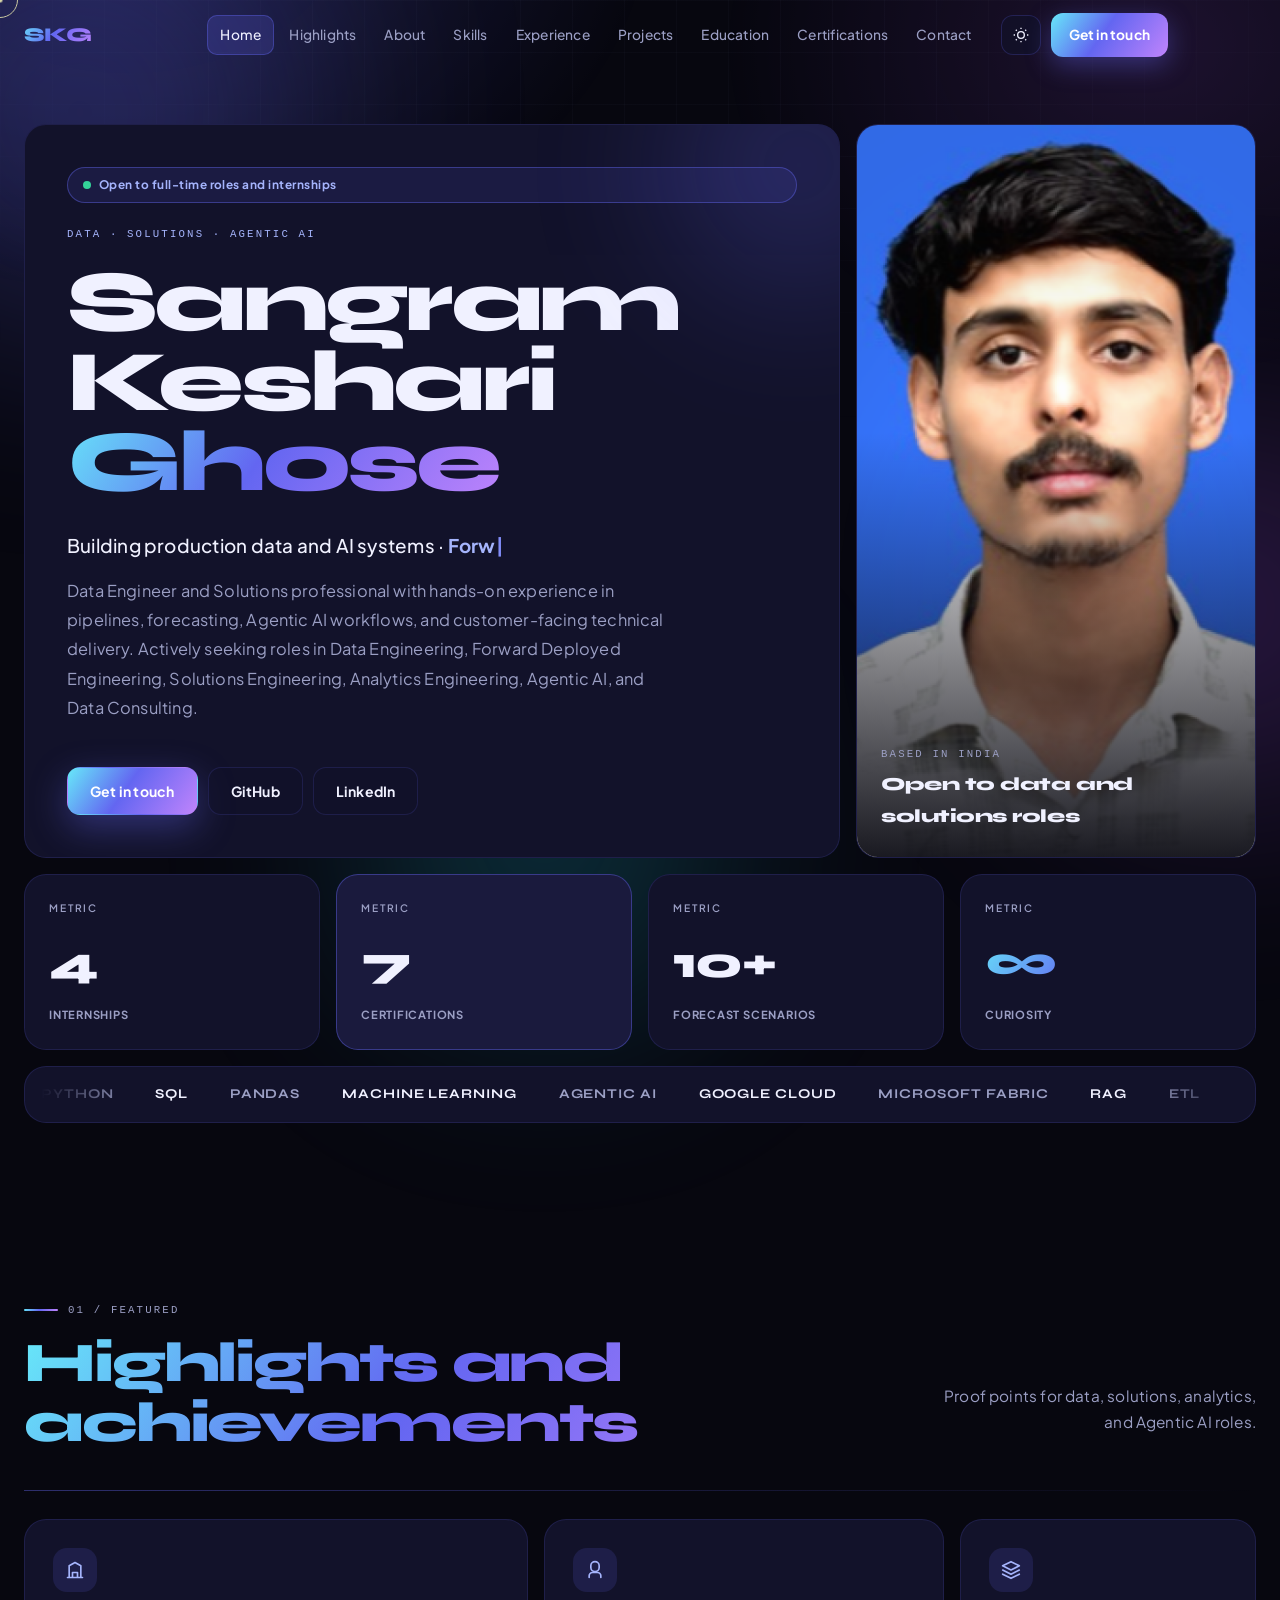
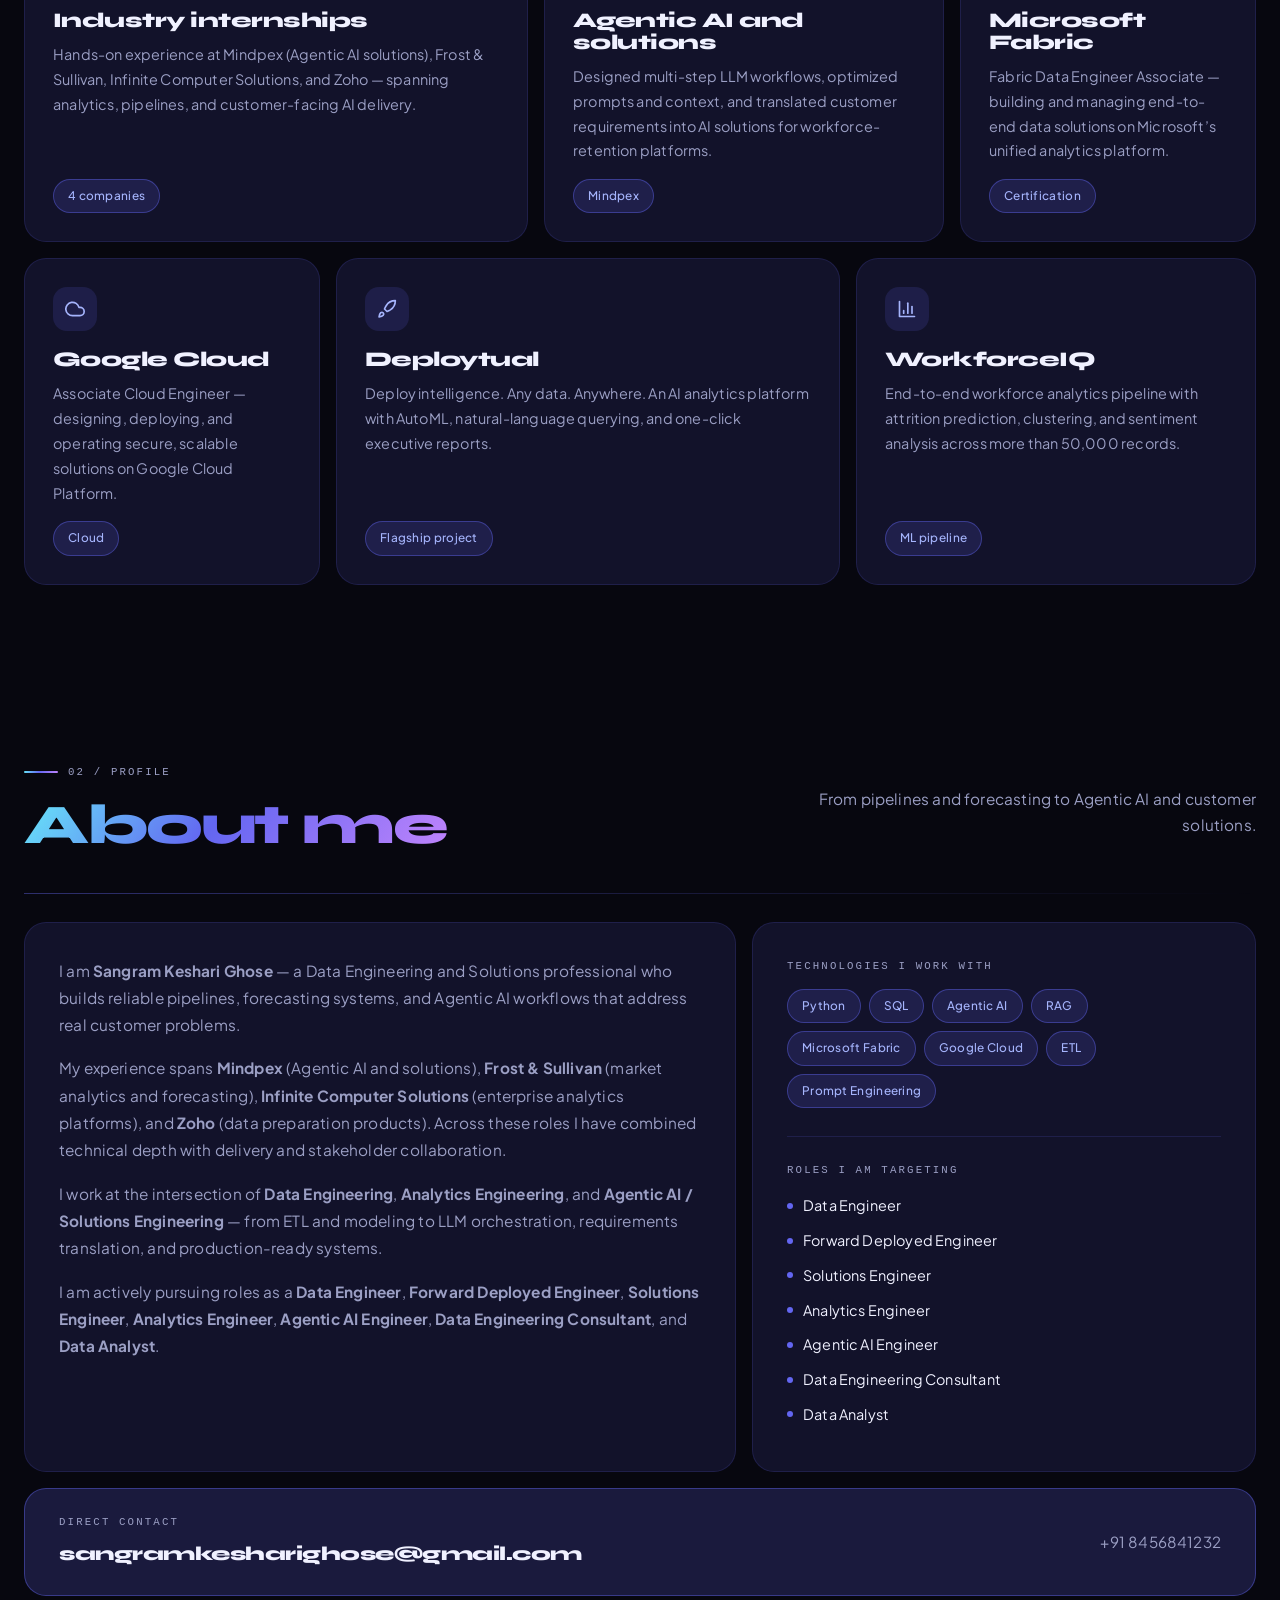
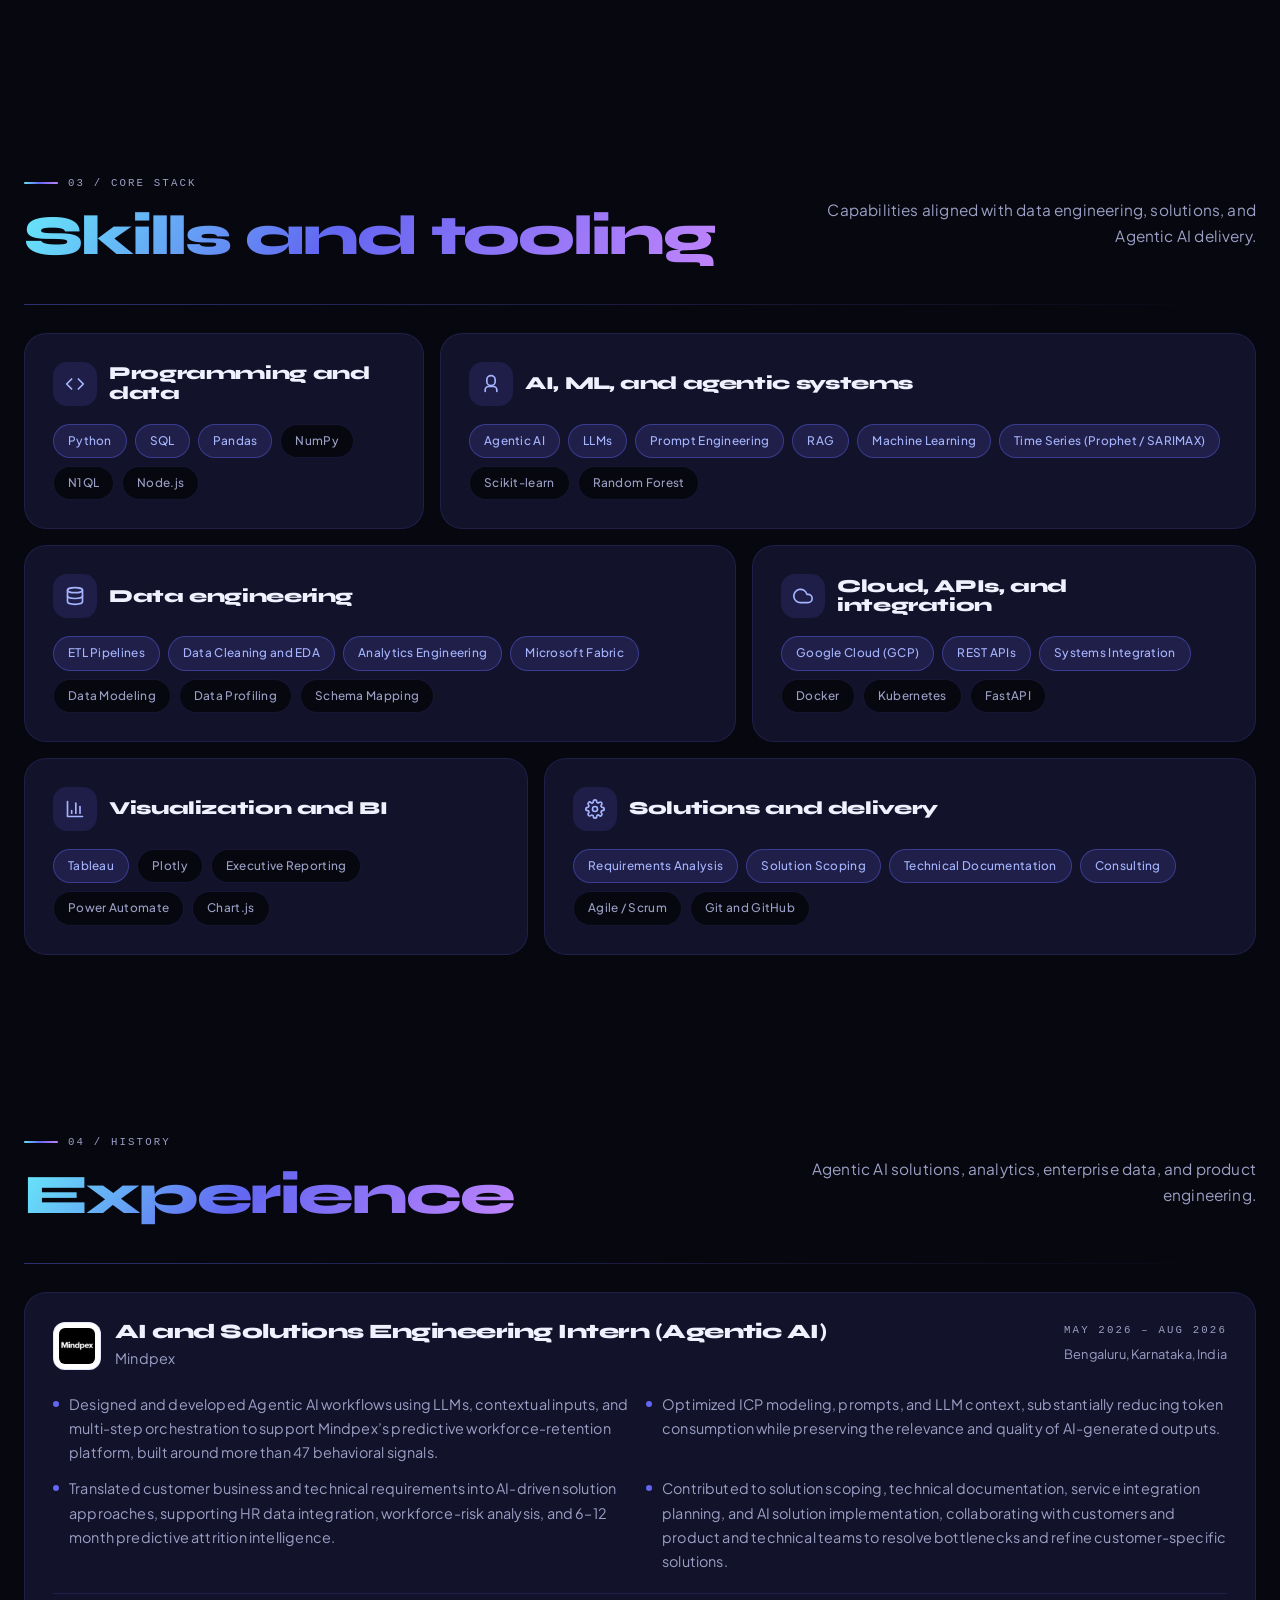
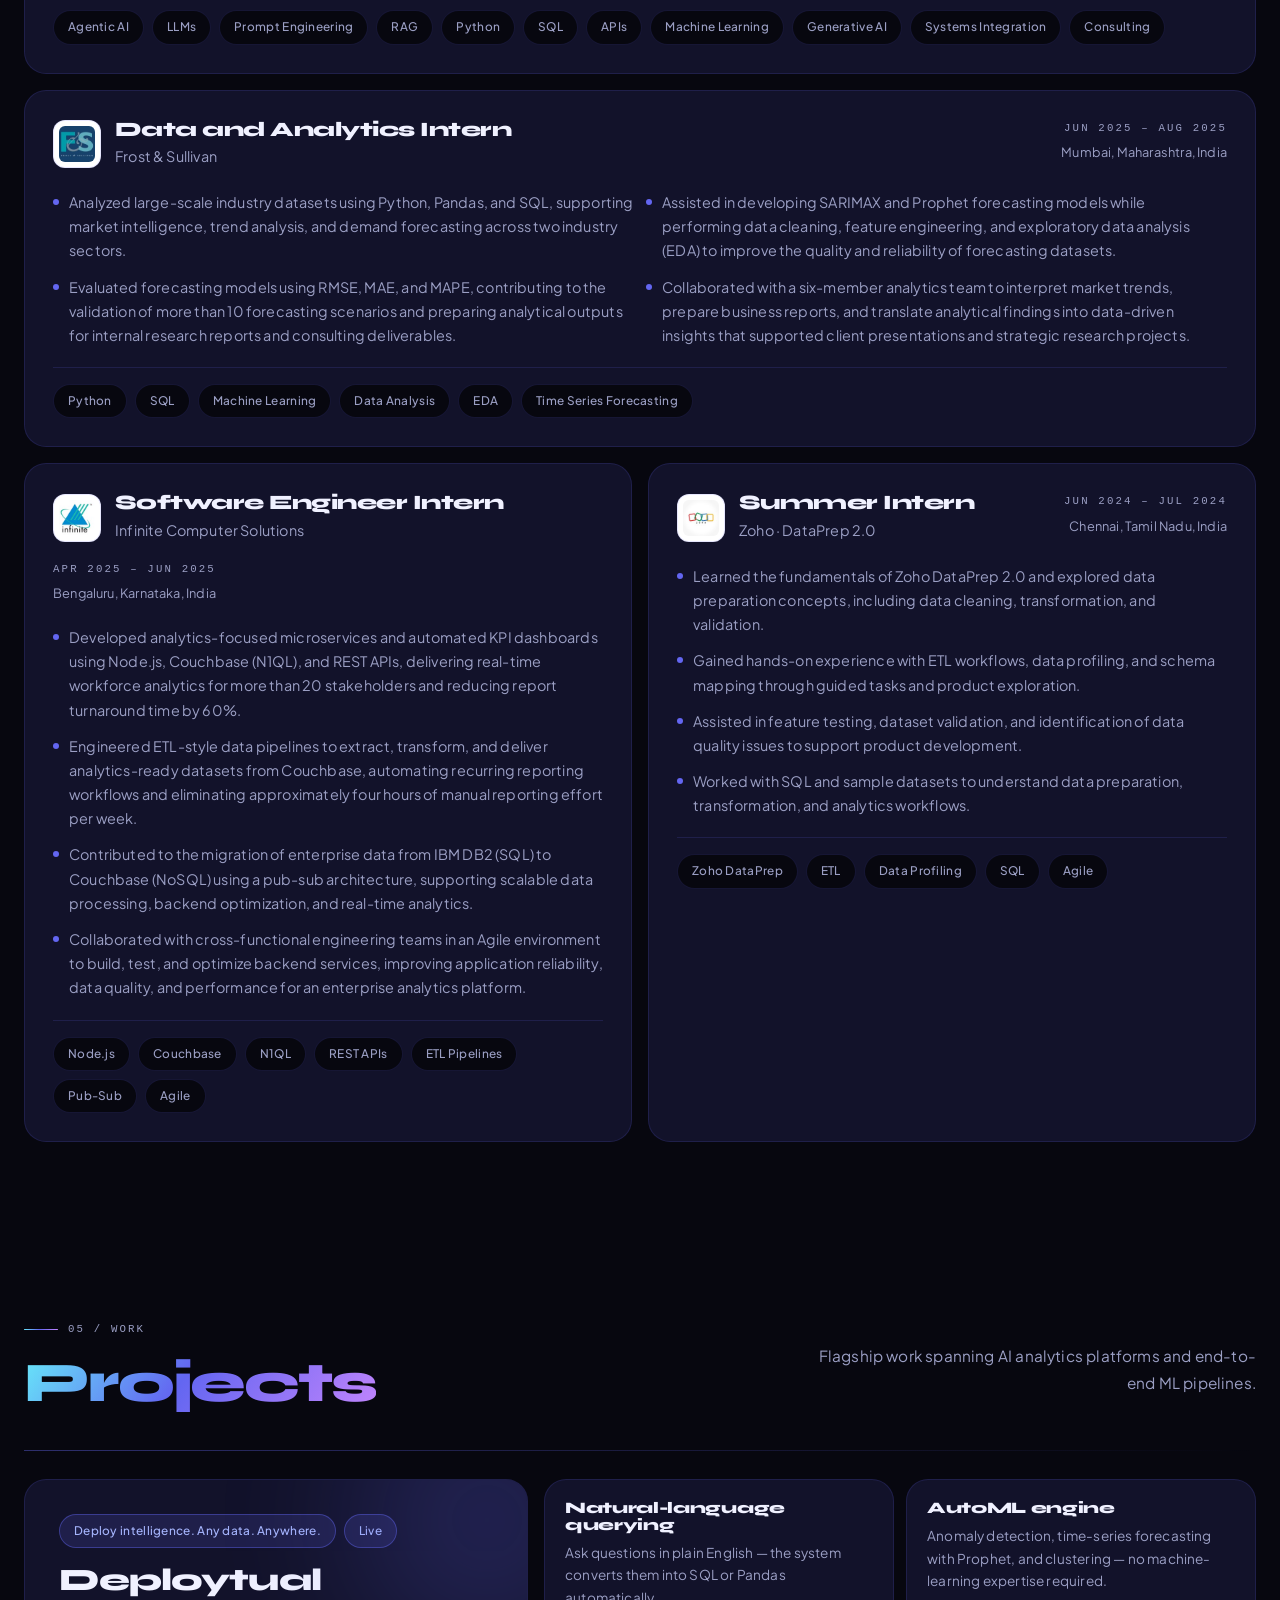
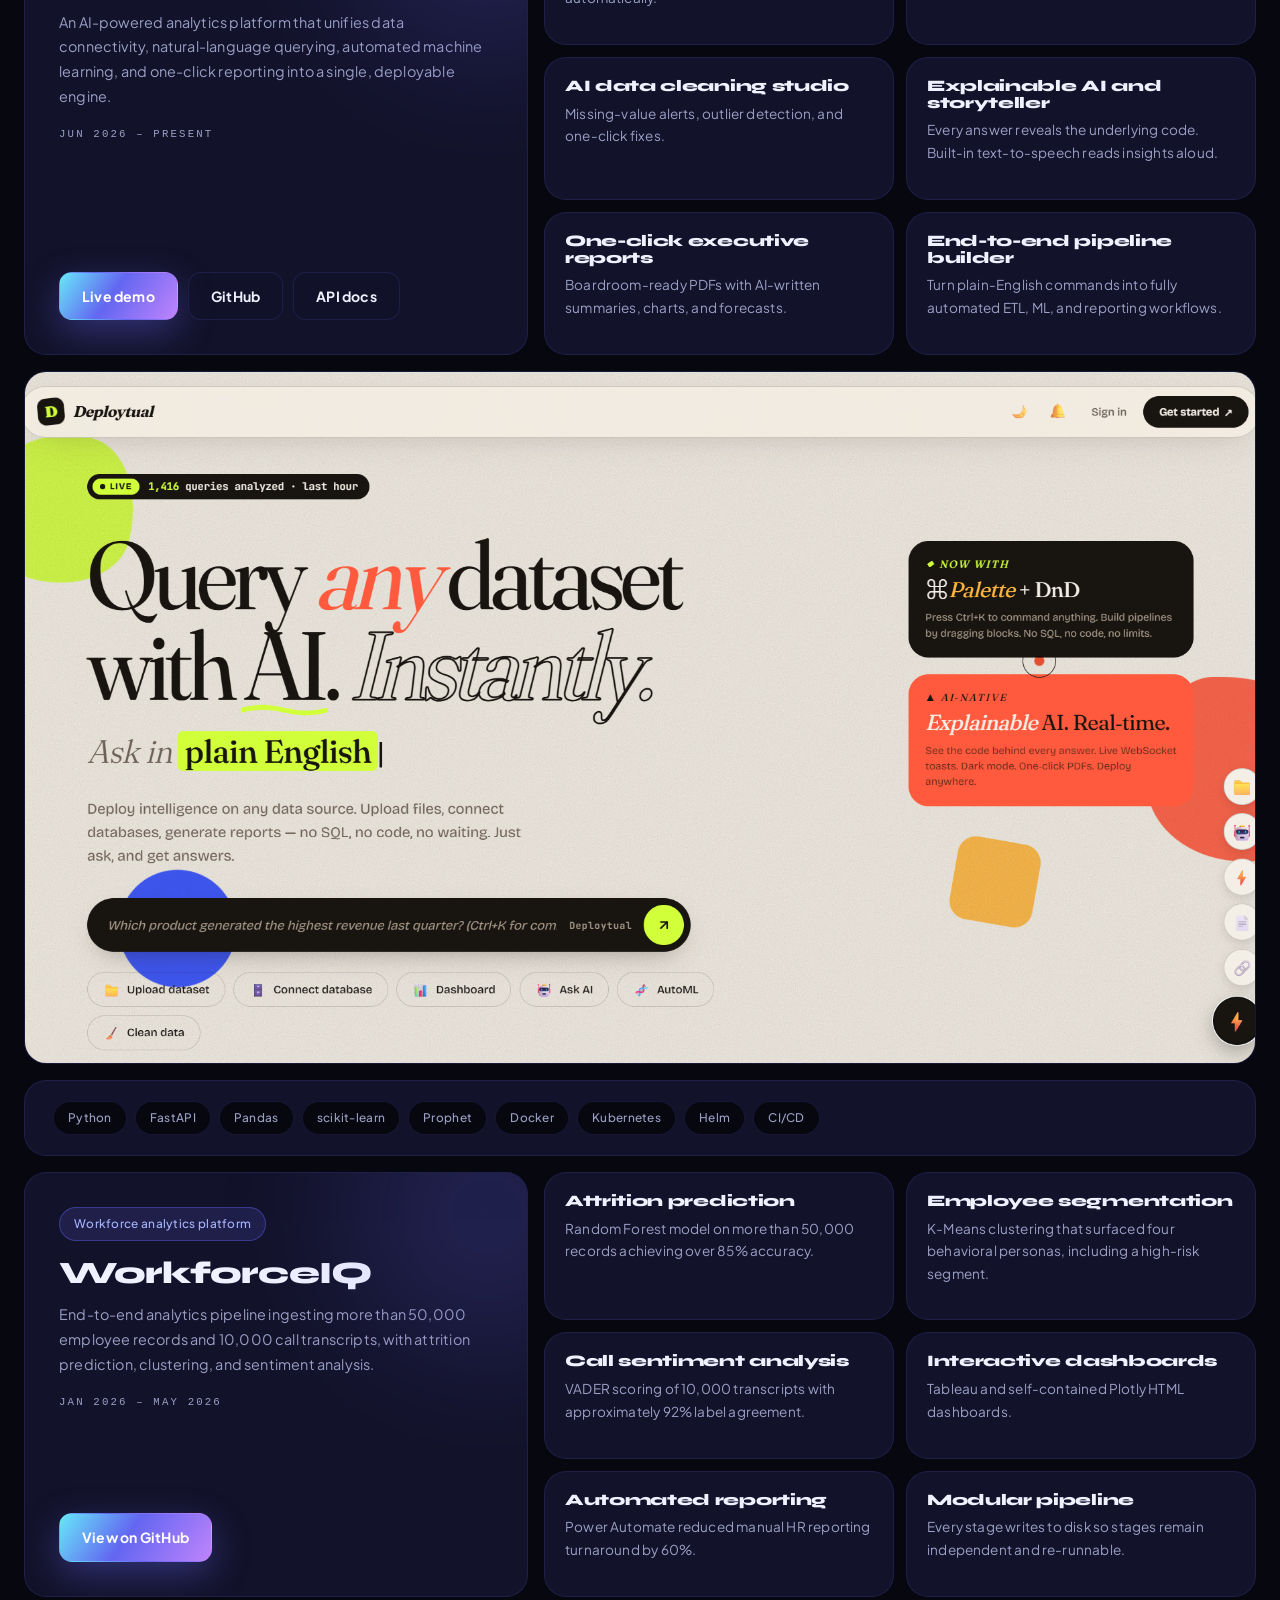
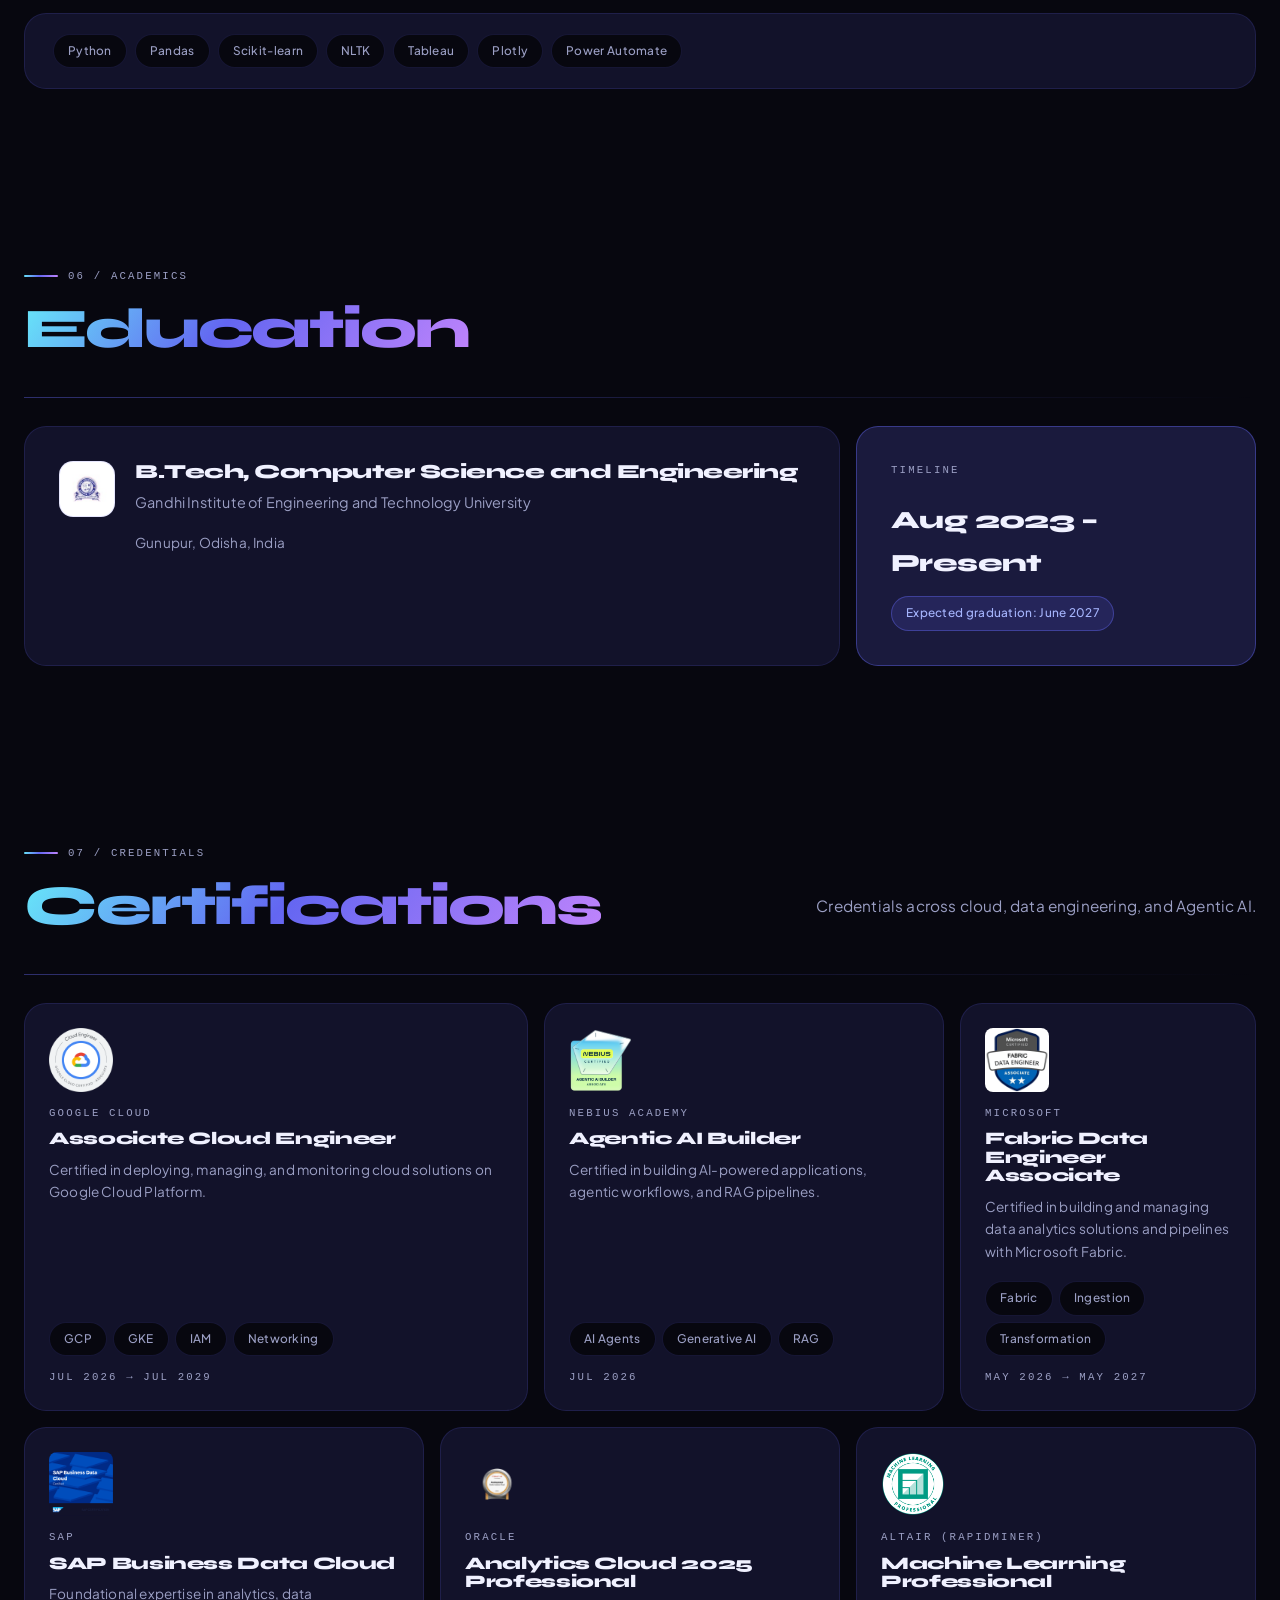
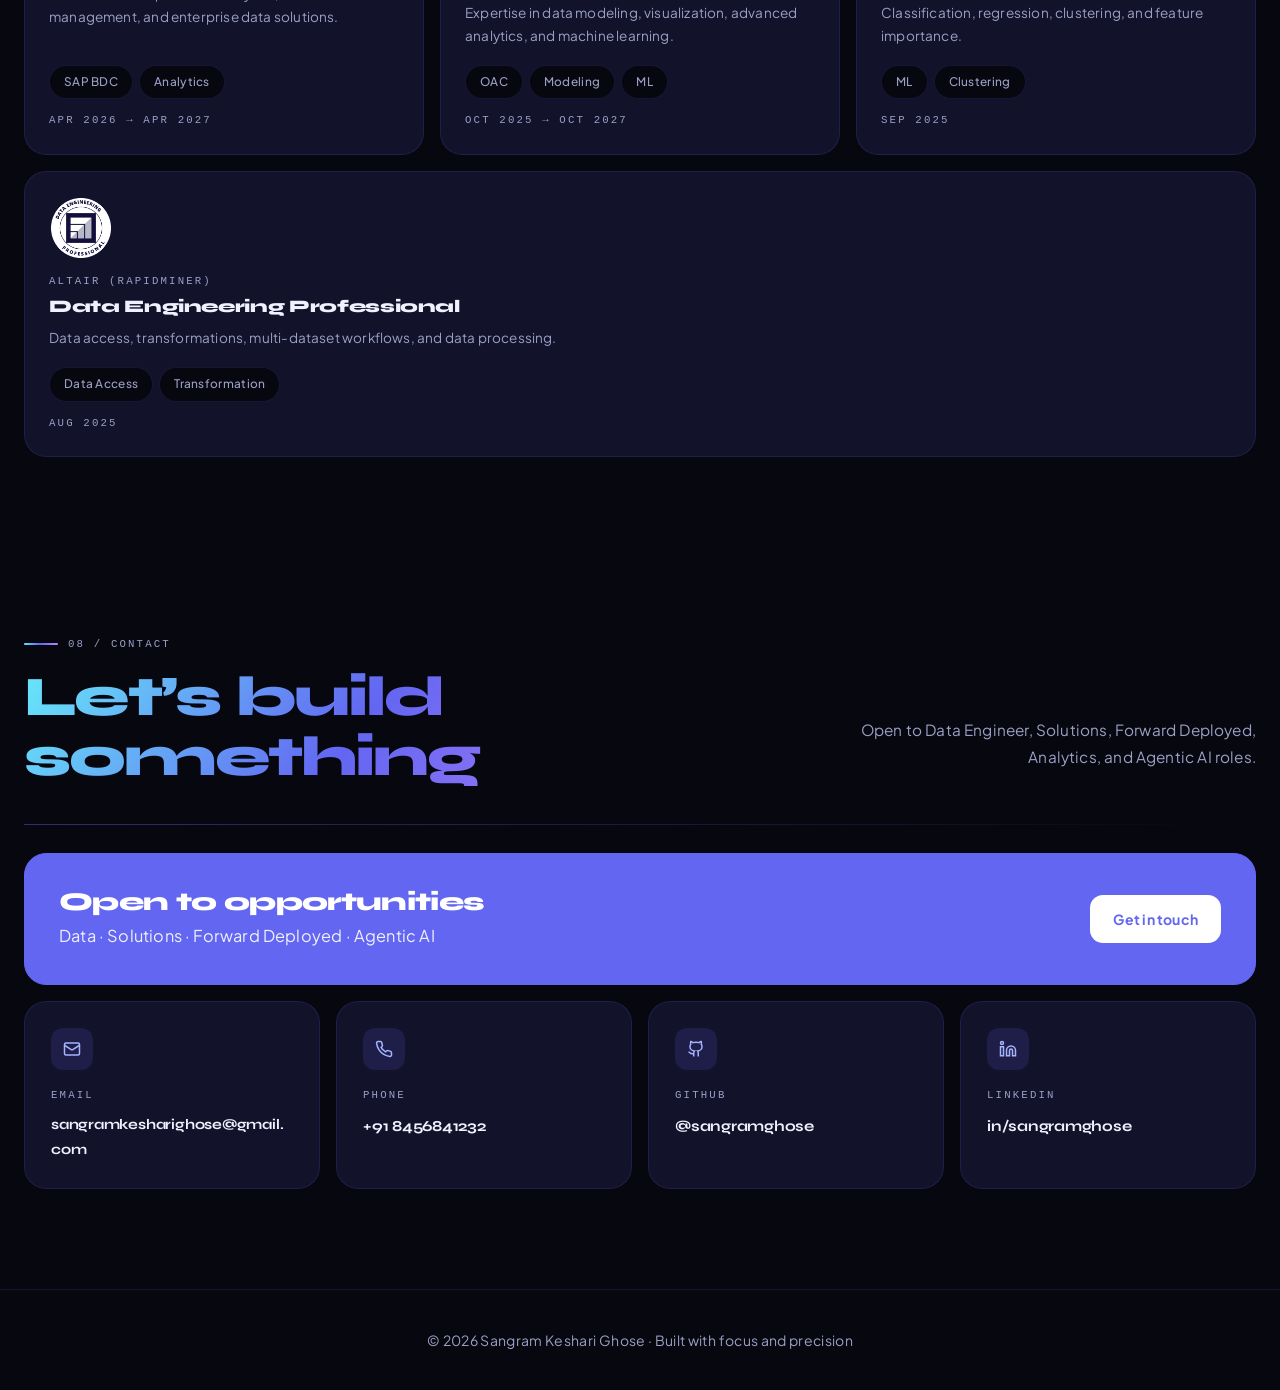
==== commit 0c488c92: "Refine text and meta descriptions in index.html Updated meta description and various text elements f" ====
--- a/index.html
+++ b/index.html
@@ -5,7 +5,7 @@
 <meta name="viewport" content="width=device-width, initial-scale=1" />
 
 <title>Sangram Keshari Ghose | Data Engineer · Solutions · Agentic AI</title>
-<meta name="description" content="Sangram Keshari Ghose — targeting Data Engineer, Forward Deployed Engineer, Solutions Engineer, Analytics Engineer, Agentic AI Engineer, and Data Consultant roles. Internships at Mindpex, Frost & Sullivan, Infinite, Zoho. Google Cloud, Microsoft Fabric & Agentic AI certified." />
+<meta name="description" content="Sangram Keshari Ghose — Data Engineer and Solutions professional. Open to Data Engineer, Forward Deployed Engineer, Solutions Engineer, Analytics Engineer, Agentic AI Engineer, and Data Consultant roles. Experience at Mindpex, Frost & Sullivan, Infinite, and Zoho. Certified in Google Cloud, Microsoft Fabric, and Agentic AI." />
 <meta name="author" content="Sangram Keshari Ghose" />
 <meta name="robots" content="index, follow, max-image-preview:large, max-snippet:-1, max-video-preview:-1" />
 <meta name="googlebot" content="index, follow" />
@@ -19,7 +19,7 @@
 <meta property="og:type" content="website" />
 <meta property="og:site_name" content="Sangram Keshari Ghose" />
 <meta property="og:title" content="Sangram Keshari Ghose | Data Engineer · Solutions · Agentic AI" />
-<meta property="og:description" content="Open to Data Engineer, Forward Deployed Engineer, Solutions Engineer, Analytics Engineer, Agentic AI Engineer & Consultant roles. Mindpex · Frost & Sullivan · Infinite · Zoho." />
+<meta property="og:description" content="Open to Data Engineer, Forward Deployed Engineer, Solutions Engineer, Analytics Engineer, Agentic AI Engineer, and Consultant roles. Experience at Mindpex, Frost & Sullivan, Infinite, and Zoho." />
 <meta property="og:url" content="https://sangramghose.github.io/" />
 <meta property="og:image" content="https://sangramghose.github.io/profile.png" />
 <meta property="og:image:width" content="1200" />
@@ -28,7 +28,7 @@
 
 <meta name="twitter:card" content="summary_large_image" />
 <meta name="twitter:title" content="Sangram Keshari Ghose | Data Engineer · Solutions · Agentic AI" />
-<meta name="twitter:description" content="Open to Data Engineer, Forward Deployed Engineer, Solutions Engineer, Analytics Engineer, Agentic AI Engineer & Consultant roles." />
+<meta name="twitter:description" content="Open to Data Engineer, Forward Deployed Engineer, Solutions Engineer, Analytics Engineer, Agentic AI Engineer, and Consultant roles." />
 <meta name="twitter:image" content="https://sangramghose.github.io/profile.png" />
 
 <script type="application/ld+json">
@@ -40,7 +40,7 @@
   "url": "https://sangramghose.github.io/",
   "image": "https://sangramghose.github.io/profile.png",
   "jobTitle": ["Data Engineer", "Solutions Engineer", "Agentic AI Engineer", "Analytics Engineer"],
-  "description": "Data Engineering, Solutions, and Agentic AI professional — pipelines, forecasting, LLM workflows, and customer-facing technical solutions.",
+  "description": "Data Engineering, Solutions, and Agentic AI professional specializing in pipelines, forecasting, LLM workflows, and customer-facing technical delivery.",
   "email": "mailto:sangramkesharighose@gmail.com",
   "telephone": "+91-8456841232",
   "address": { "@type": "PostalAddress", "addressCountry": "IN" },
@@ -62,7 +62,7 @@
   "@type": "WebSite",
   "name": "Sangram Keshari Ghose Portfolio",
   "url": "https://sangramghose.github.io/",
-  "description": "Portfolio of Sangram Keshari Ghose — Data Engineer, Solutions Engineer & Agentic AI.",
+  "description": "Portfolio of Sangram Keshari Ghose — Data Engineer, Solutions Engineer, and Agentic AI professional.",
   "publisher": { "@type": "Person", "name": "Sangram Keshari Ghose" }
 }
 </script>
@@ -180,11 +180,7 @@
   transition: width 0.25s var(--ease), height 0.25s var(--ease), opacity 0.3s, border-color 0.2s;
   opacity: 0.9;
 }
-#dot {
-  width: 5px;
-  height: 5px;
-  background: #fff;
-}
+#dot { width: 5px; height: 5px; background: #fff; }
 #cursor.hover {
   width: 52px;
   height: 52px;
@@ -754,7 +750,7 @@
         <div class="tile tile-glow reveal span-8" style="padding:42px;display:flex;flex-direction:column;justify-content:center">
           <div class="hero-badge">
             <span class="pulse"></span>
-            Open to Full-time &amp; Internship
+            Open to full-time roles and internships
           </div>
           <div class="mono" style="margin-top:22px;color:var(--accent2)">Data · Solutions · Agentic AI</div>
           <h1>
@@ -763,28 +759,28 @@
             <span class="text-grad">Ghose</span>
           </h1>
           <p style="font-size:1.18rem;font-weight:500;margin:12px 0 14px;letter-spacing:0.012em">
-            Building production data &amp; AI systems · <span class="typed" id="typed"></span>
+            Building production data and AI systems · <span class="typed" id="typed"></span>
           </p>
           <p class="muted" style="max-width:38rem;font-size:1.02rem;line-height:1.78">
-            Data Engineer and Solutions-focused professional with hands-on experience in pipelines,
+            Data Engineer and Solutions professional with hands-on experience in pipelines,
             forecasting, Agentic AI workflows, and customer-facing technical delivery.
-            Targeting Data Engineer, Forward Deployed Engineer, Solutions Engineer, Analytics Engineer,
-            Agentic AI Engineer, and Data Consultant roles.
+            Actively seeking roles in Data Engineering, Forward Deployed Engineering,
+            Solutions Engineering, Analytics Engineering, Agentic AI, and Data Consulting.
           </p>
           <div style="display:flex;flex-wrap:wrap;gap:10px;margin-top:28px">
-            <a class="btn btn-primary" href="#contact">Get in Touch</a>
+            <a class="btn btn-primary" href="#contact">Get in touch</a>
             <a class="btn btn-ghost" href="https://github.com/sangramghose" target="_blank" rel="noopener">GitHub</a>
             <a class="btn btn-ghost" href="https://www.linkedin.com/in/sangramghose/" target="_blank" rel="noopener">LinkedIn</a>
           </div>
         </div>
 
         <div class="tile reveal span-4 portrait">
-          <img src="profile.png" alt="Sangram Keshari Ghose — Data Engineer & Solutions" width="640" height="800">
+          <img src="profile.png" alt="Sangram Keshari Ghose — Data Engineer and Solutions professional" width="640" height="800">
           <div class="portrait-overlay"></div>
           <div class="portrait-cap">
             <div class="mono">Based in India</div>
             <div style="font-family:Syne;font-weight:800;font-size:1.15rem;margin-top:6px;letter-spacing:-0.025em">
-              Open to Data &amp; Solutions roles
+              Open to data and solutions roles
             </div>
           </div>
         </div>
@@ -807,7 +803,7 @@
           <div class="metric-label">Metric</div>
           <div>
             <div class="metric-val count" data-to="10" data-suffix="+">0</div>
-            <div class="metric-sub">Forecast Scenarios</div>
+            <div class="metric-sub">Forecast scenarios</div>
           </div>
         </div>
         <div class="tile reveal span-3" style="padding:24px;display:flex;flex-direction:column;justify-content:space-between">
@@ -830,9 +826,9 @@
       <div class="sec-head reveal">
         <div>
           <div class="label"><span class="line"></span><span class="mono">01 / Featured</span></div>
-          <h2 class="text-grad">Highlights &amp; Achievements</h2>
-        </div>
-        <p class="desc">Proof points for Data, Solutions, Analytics &amp; Agentic AI roles.</p>
+          <h2 class="text-grad">Highlights and achievements</h2>
+        </div>
+        <p class="desc">Proof points for data, solutions, analytics, and Agentic AI roles.</p>
       </div>
       <div class="sec-rule"></div>
       <div class="bento" style="margin-top:28px" id="g-high"></div>
@@ -842,7 +838,7 @@
       <div class="sec-head reveal">
         <div>
           <div class="label"><span class="line"></span><span class="mono">02 / Profile</span></div>
-          <h2 class="text-grad">About Me</h2>
+          <h2 class="text-grad">About me</h2>
         </div>
         <p class="desc">From pipelines and forecasting to Agentic AI and customer solutions.</p>
       </div>
@@ -850,16 +846,16 @@
       <div class="bento" style="margin-top:28px">
         <div class="tile reveal span-7" style="padding:34px" id="about-txt"></div>
         <div class="tile reveal span-5" style="padding:34px">
-          <div class="mono">Tech I love</div>
+          <div class="mono">Technologies I work with</div>
           <div id="loved" style="margin-top:14px;display:flex;flex-wrap:wrap;gap:8px"></div>
           <div style="border-top:1px solid var(--border);margin-top:28px;padding-top:24px">
-            <div class="mono">Roles I'm targeting</div>
+            <div class="mono">Roles I am targeting</div>
             <ul id="goals" style="margin:14px 0 0"></ul>
           </div>
         </div>
         <div class="tile reveal span-12" style="padding:24px 34px;display:flex;flex-wrap:wrap;align-items:center;justify-content:space-between;gap:16px;background:var(--elevated);border-color:var(--border-strong)">
           <div>
-            <div class="mono">Direct line</div>
+            <div class="mono">Direct contact</div>
             <div style="font-family:Syne;font-weight:800;font-size:1.22rem;margin-top:6px;letter-spacing:-0.025em">
               sangramkesharighose@gmail.com
             </div>
@@ -872,10 +868,10 @@
     <section id="skills">
       <div class="sec-head reveal">
         <div>
-          <div class="label"><span class="line"></span><span class="mono">03 / Core Stack</span></div>
-          <h2 class="text-grad">Skills &amp; Tooling</h2>
-        </div>
-        <p class="desc">Stack aligned to Data Engineering, Solutions &amp; Agentic AI delivery.</p>
+          <div class="label"><span class="line"></span><span class="mono">03 / Core stack</span></div>
+          <h2 class="text-grad">Skills and tooling</h2>
+        </div>
+        <p class="desc">Capabilities aligned with data engineering, solutions, and Agentic AI delivery.</p>
       </div>
       <div class="sec-rule"></div>
       <div class="bento" style="margin-top:28px" id="g-skills"></div>
@@ -887,7 +883,7 @@
           <div class="label"><span class="line"></span><span class="mono">04 / History</span></div>
           <h2 class="text-grad">Experience</h2>
         </div>
-        <p class="desc">Agentic AI solutions, analytics, enterprise data &amp; product engineering.</p>
+        <p class="desc">Agentic AI solutions, analytics, enterprise data, and product engineering.</p>
       </div>
       <div class="sec-rule"></div>
       <div class="bento" style="margin-top:28px" id="g-exp"></div>
@@ -899,7 +895,7 @@
           <div class="label"><span class="line"></span><span class="mono">05 / Work</span></div>
           <h2 class="text-grad">Projects</h2>
         </div>
-        <p class="desc">Flagship builds spanning AI analytics platforms and ML pipelines.</p>
+        <p class="desc">Flagship work spanning AI analytics platforms and end-to-end ML pipelines.</p>
       </div>
       <div class="sec-rule"></div>
       <div id="g-proj" style="margin-top:28px;display:grid;gap:16px"></div>
@@ -922,7 +918,7 @@
           <div class="label"><span class="line"></span><span class="mono">07 / Credentials</span></div>
           <h2 class="text-grad">Certifications</h2>
         </div>
-        <p class="desc">Cloud, data engineering and Agentic AI credentials.</p>
+        <p class="desc">Credentials across cloud, data engineering, and Agentic AI.</p>
       </div>
       <div class="sec-rule"></div>
       <div class="bento" style="margin-top:28px" id="g-cert"></div>
@@ -932,18 +928,18 @@
       <div class="sec-head reveal">
         <div>
           <div class="label"><span class="line"></span><span class="mono">08 / Contact</span></div>
-          <h2 class="text-grad">Let's build something</h2>
-        </div>
-        <p class="desc">Open to Data Engineer, Solutions, FDE, Analytics &amp; Agentic AI roles.</p>
+          <h2 class="text-grad">Let’s build something</h2>
+        </div>
+        <p class="desc">Open to Data Engineer, Solutions, Forward Deployed, Analytics, and Agentic AI roles.</p>
       </div>
       <div class="sec-rule"></div>
       <div class="bento" style="margin-top:28px">
         <div class="tile reveal span-12" style="padding:34px;display:flex;flex-wrap:wrap;align-items:center;justify-content:space-between;gap:20px;background:var(--primary);border-color:var(--primary);color:#fff">
           <div>
-            <h3 style="font-size:1.6rem;color:#fff;letter-spacing:-0.025em">Open for opportunities</h3>
+            <h3 style="font-size:1.6rem;color:#fff;letter-spacing:-0.025em">Open to opportunities</h3>
             <p style="margin:6px 0 0;opacity:.9;font-size:1.02rem">Data · Solutions · Forward Deployed · Agentic AI</p>
           </div>
-          <a class="btn" href="mailto:sangramkesharighose@gmail.com" style="background:#fff;color:var(--primary)">Get in Touch</a>
+          <a class="btn" href="mailto:sangramkesharighose@gmail.com" style="background:#fff;color:var(--primary)">Get in touch</a>
         </div>
         <a class="tile reveal span-3" style="padding:26px;display:flex;flex-direction:column;min-height:148px" href="mailto:sangramkesharighose@gmail.com">
           <div class="contact-icon">
@@ -979,7 +975,7 @@
 
   <footer>
     <div class="wrap">
-      © <span id="yr"></span> Sangram Keshari Ghose · Built with focus &amp; precision
+      © <span id="yr"></span> Sangram Keshari Ghose · Built with focus and precision
     </div>
   </footer>
 
@@ -1013,52 +1009,52 @@
       highlights: [
         {
           icon: "building",
-          title: "Industry Internships",
-          body: "Hands-on at Mindpex (Agentic AI Solutions), Frost & Sullivan, Infinite Computer Solutions, and Zoho — analytics, pipelines, and customer-facing AI delivery.",
-          tag: "4 Companies",
+          title: "Industry internships",
+          body: "Hands-on experience at Mindpex (Agentic AI solutions), Frost & Sullivan, Infinite Computer Solutions, and Zoho — spanning analytics, pipelines, and customer-facing AI delivery.",
+          tag: "4 companies",
           span: "span-5"
         },
         {
           icon: "agent",
-          title: "Agentic AI & Solutions",
-          body: "Built multi-step LLM workflows, optimized prompts & context, and translated customer requirements into AI solutions for workforce-retention platforms.",
+          title: "Agentic AI and solutions",
+          body: "Designed multi-step LLM workflows, optimized prompts and context, and translated customer requirements into AI solutions for workforce-retention platforms.",
           tag: "Mindpex",
           span: "span-4"
         },
         {
           icon: "layers",
           title: "Microsoft Fabric",
-          body: "Fabric Data Engineer Associate — end-to-end data engineering on Microsoft's unified analytics platform.",
+          body: "Fabric Data Engineer Associate — building and managing end-to-end data solutions on Microsoft’s unified analytics platform.",
           tag: "Certification",
           span: "span-3"
         },
         {
           icon: "cloud",
           title: "Google Cloud",
-          body: "Associate Cloud Engineer — designing, deploying, and managing secure, scalable solutions on GCP.",
+          body: "Associate Cloud Engineer — designing, deploying, and operating secure, scalable solutions on Google Cloud Platform.",
           tag: "Cloud",
           span: "span-3"
         },
         {
           icon: "rocket",
           title: "Deploytual",
-          body: "Deploy intelligence. Any data. Anywhere. — AI analytics platform with AutoML, NL querying & one-click reports.",
-          tag: "Flagship Project",
+          body: "Deploy intelligence. Any data. Anywhere. An AI analytics platform with AutoML, natural-language querying, and one-click executive reports.",
+          tag: "Flagship project",
           span: "span-5"
         },
         {
           icon: "chart",
           title: "WorkforceIQ",
-          body: "End-to-end workforce analytics pipeline with attrition prediction, clustering & sentiment analysis on 50K+ records.",
-          tag: "ML Pipeline",
+          body: "End-to-end workforce analytics pipeline with attrition prediction, clustering, and sentiment analysis across more than 50,000 records.",
+          tag: "ML pipeline",
           span: "span-4"
         }
       ],
       about: [
-        "I'm <strong>Sangram Keshari Ghose</strong> — a Data Engineering and Solutions-focused professional who builds reliable pipelines, forecasting systems, and Agentic AI workflows that solve real customer problems.",
-        "I've worked across <strong>Mindpex</strong> (Agentic AI & Solutions), <strong>Frost & Sullivan</strong> (market analytics & forecasting), <strong>Infinite</strong> (enterprise analytics platforms), and <strong>Zoho</strong> (data preparation products) — combining technical depth with delivery and stakeholder collaboration.",
-        "I specialize at the intersection of <strong>Data Engineering</strong>, <strong>Analytics Engineering</strong>, and <strong>Agentic AI / Solutions Engineering</strong> — from ETL and modeling to LLM orchestration, requirements translation, and production-ready systems.",
-        "I'm actively targeting roles as <strong>Data Engineer</strong>, <strong>Forward Deployed Engineer</strong>, <strong>Solutions Engineer</strong>, <strong>Analytics Engineer</strong>, <strong>Agentic AI Engineer</strong>, <strong>Data Engineering Consultant</strong>, and <strong>Data Analyst</strong>."
+        "I am <strong>Sangram Keshari Ghose</strong> — a Data Engineering and Solutions professional who builds reliable pipelines, forecasting systems, and Agentic AI workflows that address real customer problems.",
+        "My experience spans <strong>Mindpex</strong> (Agentic AI and solutions), <strong>Frost &amp; Sullivan</strong> (market analytics and forecasting), <strong>Infinite Computer Solutions</strong> (enterprise analytics platforms), and <strong>Zoho</strong> (data preparation products). Across these roles I have combined technical depth with delivery and stakeholder collaboration.",
+        "I work at the intersection of <strong>Data Engineering</strong>, <strong>Analytics Engineering</strong>, and <strong>Agentic AI / Solutions Engineering</strong> — from ETL and modeling to LLM orchestration, requirements translation, and production-ready systems.",
+        "I am actively pursuing roles as a <strong>Data Engineer</strong>, <strong>Forward Deployed Engineer</strong>, <strong>Solutions Engineer</strong>, <strong>Analytics Engineer</strong>, <strong>Agentic AI Engineer</strong>, <strong>Data Engineering Consultant</strong>, and <strong>Data Analyst</strong>."
       ],
       loved: [
         "Python", "SQL", "Agentic AI", "RAG",
@@ -1067,13 +1063,13 @@
       skills: [
         {
           icon: "code",
-          title: "Programming & Data",
+          title: "Programming and data",
           span: "span-4",
           items: [["Python", 1], ["SQL", 1], ["Pandas", 1], ["NumPy", 0], ["N1QL", 0], ["Node.js", 0]]
         },
         {
           icon: "agent",
-          title: "AI · ML · Agentic Systems",
+          title: "AI, ML, and agentic systems",
           span: "span-8",
           items: [
             ["Agentic AI", 1], ["LLMs", 1], ["Prompt Engineering", 1], ["RAG", 1],
@@ -1083,16 +1079,16 @@
         },
         {
           icon: "database",
-          title: "Data Engineering",
+          title: "Data engineering",
           span: "span-7",
           items: [
-            ["ETL Pipelines", 1], ["Data Cleaning & EDA", 1], ["Analytics Engineering", 1],
+            ["ETL Pipelines", 1], ["Data Cleaning and EDA", 1], ["Analytics Engineering", 1],
             ["Microsoft Fabric", 1], ["Data Modeling", 0], ["Data Profiling", 0], ["Schema Mapping", 0]
           ]
         },
         {
           icon: "cloud",
-          title: "Cloud · APIs · Integration",
+          title: "Cloud, APIs, and integration",
           span: "span-5",
           items: [
             ["Google Cloud (GCP)", 1], ["REST APIs", 1], ["Systems Integration", 1],
@@ -1101,7 +1097,7 @@
         },
         {
           icon: "chart",
-          title: "Visualization & BI",
+          title: "Visualization and BI",
           span: "span-5",
           items: [
             ["Tableau", 1], ["Plotly", 0], ["Executive Reporting", 0],
@@ -1110,29 +1106,29 @@
         },
         {
           icon: "settings",
-          title: "Solutions & Delivery",
+          title: "Solutions and delivery",
           span: "span-7",
           items: [
             ["Requirements Analysis", 1], ["Solution Scoping", 1],
             ["Technical Documentation", 1], ["Consulting", 1],
-            ["Agile / Scrum", 0], ["Git & GitHub", 0]
+            ["Agile / Scrum", 0], ["Git and GitHub", 0]
           ]
         }
       ],
       exp: [
         {
           short: "MP",
-          role: "AI & Solutions Engineering Intern (Agentic AI)",
+          role: "AI and Solutions Engineering Intern (Agentic AI)",
           company: "Mindpex",
           duration: "May 2026 – Aug 2026",
           location: "Bengaluru, Karnataka, India",
           full: true,
           logo: "mindpex-logo.png",
           bullets: [
-            "Designed and developed Agentic AI workflows using LLMs, contextual inputs, and multi-step orchestration to support Mindpex's predictive workforce-retention platform, built around 47+ behavioral signals.",
-            "Optimized ICP modeling, prompts, and LLM context, substantially reducing token consumption while maintaining the relevance and quality of AI-generated outputs.",
-            "Translated customer business and technical requirements into AI-driven solution approaches, supporting HR-data integration, workforce-risk analysis, and 6–12 month predictive attrition intelligence.",
-            "Contributed to solution scoping, technical documentation, service integration planning, and AI solution implementation, collaborating with customers and product/technical teams to resolve bottlenecks and refine customer-specific solutions."
+            "Designed and developed Agentic AI workflows using LLMs, contextual inputs, and multi-step orchestration to support Mindpex’s predictive workforce-retention platform, built around more than 47 behavioral signals.",
+            "Optimized ICP modeling, prompts, and LLM context, substantially reducing token consumption while preserving the relevance and quality of AI-generated outputs.",
+            "Translated customer business and technical requirements into AI-driven solution approaches, supporting HR data integration, workforce-risk analysis, and 6–12 month predictive attrition intelligence.",
+            "Contributed to solution scoping, technical documentation, service integration planning, and AI solution implementation, collaborating with customers and product and technical teams to resolve bottlenecks and refine customer-specific solutions."
           ],
           stack: [
             "Agentic AI", "LLMs", "Prompt Engineering", "RAG", "Python", "SQL",
@@ -1141,17 +1137,17 @@
         },
         {
           short: "FS",
-          role: "Data & Analytics Intern",
+          role: "Data and Analytics Intern",
           company: "Frost & Sullivan",
           duration: "Jun 2025 – Aug 2025",
           location: "Mumbai, Maharashtra, India",
           full: true,
           logo: "frost-logo.png",
           bullets: [
-            "Analyzed large-scale industry datasets using Python, Pandas, and SQL, supporting market intelligence, trend analysis, and demand forecasting across 2 industry sectors.",
+            "Analyzed large-scale industry datasets using Python, Pandas, and SQL, supporting market intelligence, trend analysis, and demand forecasting across two industry sectors.",
             "Assisted in developing SARIMAX and Prophet forecasting models while performing data cleaning, feature engineering, and exploratory data analysis (EDA) to improve the quality and reliability of forecasting datasets.",
-            "Evaluated forecasting models using RMSE, MAE, and MAPE, contributing to the validation of 10+ forecasting scenarios and preparing analytical outputs for internal research reports and consulting deliverables.",
-            "Collaborated with a 6-member analytics team to interpret market trends, prepare business reports, and translate analytical findings into data-driven insights that supported client presentations and strategic research projects."
+            "Evaluated forecasting models using RMSE, MAE, and MAPE, contributing to the validation of more than 10 forecasting scenarios and preparing analytical outputs for internal research reports and consulting deliverables.",
+            "Collaborated with a six-member analytics team to interpret market trends, prepare business reports, and translate analytical findings into data-driven insights that supported client presentations and strategic research projects."
           ],
           stack: ["Python", "SQL", "Machine Learning", "Data Analysis", "EDA", "Time Series Forecasting"]
         },
@@ -1164,9 +1160,9 @@
           full: false,
           logo: "infinite-logo.png",
           bullets: [
-            "Developed analytics-focused microservices and automated KPI dashboards using Node.js, Couchbase (N1QL), and REST APIs, delivering real-time workforce analytics for 20+ stakeholders and reducing report turnaround time by 60%.",
-            "Engineered ETL-style data pipelines to extract, transform, and deliver analytics-ready datasets from Couchbase, automating recurring reporting workflows and eliminating approximately 4 hours of manual reporting effort per week.",
-            "Contributed to the migration of enterprise data from IBM DB2 (SQL) to Couchbase (NoSQL) using a Pub-Sub architecture, supporting scalable data processing, backend optimization, and real-time analytics.",
+            "Developed analytics-focused microservices and automated KPI dashboards using Node.js, Couchbase (N1QL), and REST APIs, delivering real-time workforce analytics for more than 20 stakeholders and reducing report turnaround time by 60%.",
+            "Engineered ETL-style data pipelines to extract, transform, and deliver analytics-ready datasets from Couchbase, automating recurring reporting workflows and eliminating approximately four hours of manual reporting effort per week.",
+            "Contributed to the migration of enterprise data from IBM DB2 (SQL) to Couchbase (NoSQL) using a pub-sub architecture, supporting scalable data processing, backend optimization, and real-time analytics.",
             "Collaborated with cross-functional engineering teams in an Agile environment to build, test, and optimize backend services, improving application reliability, data quality, and performance for an enterprise analytics platform."
           ],
           stack: ["Node.js", "Couchbase", "N1QL", "REST APIs", "ETL Pipelines", "Pub-Sub", "Agile"]
@@ -1182,7 +1178,7 @@
           bullets: [
             "Learned the fundamentals of Zoho DataPrep 2.0 and explored data preparation concepts, including data cleaning, transformation, and validation.",
             "Gained hands-on experience with ETL workflows, data profiling, and schema mapping through guided tasks and product exploration.",
-            "Assisted in feature testing, dataset validation, and identifying data quality issues to support product development.",
+            "Assisted in feature testing, dataset validation, and identification of data quality issues to support product development.",
             "Worked with SQL and sample datasets to understand data preparation, transformation, and analytics workflows."
           ],
           stack: ["Zoho DataPrep", "ETL", "Data Profiling", "SQL", "Agile"]
@@ -1193,38 +1189,38 @@
           title: "Deploytual",
           tagline: "Deploy intelligence. Any data. Anywhere.",
           live: true,
-          desc: "An AI-powered analytics platform that unifies data connectivity, natural language querying, automated machine learning, and one-click reporting into a single, deployable engine.",
+          desc: "An AI-powered analytics platform that unifies data connectivity, natural-language querying, automated machine learning, and one-click reporting into a single, deployable engine.",
           period: "Jun 2026 – Present",
           preview: "deploytual-preview.png",
           features: [
-            ["Natural Language Querying", "Ask questions in plain English — AI converts them into SQL or Pandas automatically."],
-            ["AutoML Engine", "Anomaly detection, time-series forecasting (Prophet), and clustering — zero ML expertise required."],
-            ["AI Data Cleaning Studio", "Missing value alerts, outlier detection, and one-click fixes."],
-            ["Explainable AI + Storyteller", "Every answer reveals the exact code. Built-in text-to-speech reads insights aloud."],
-            ["One-Click Executive Reports", "Boardroom-ready PDFs with AI-written summaries, charts, and forecasts."],
-            ["End-to-End Pipeline Builder", "Turn plain-English commands into fully automated ETL → ML → Report workflows."]
+            ["Natural-language querying", "Ask questions in plain English — the system converts them into SQL or Pandas automatically."],
+            ["AutoML engine", "Anomaly detection, time-series forecasting with Prophet, and clustering — no machine-learning expertise required."],
+            ["AI data cleaning studio", "Missing-value alerts, outlier detection, and one-click fixes."],
+            ["Explainable AI and storyteller", "Every answer reveals the underlying code. Built-in text-to-speech reads insights aloud."],
+            ["One-click executive reports", "Boardroom-ready PDFs with AI-written summaries, charts, and forecasts."],
+            ["End-to-end pipeline builder", "Turn plain-English commands into fully automated ETL, ML, and reporting workflows."]
           ],
           stack: ["Python", "FastAPI", "Pandas", "scikit-learn", "Prophet", "Docker", "Kubernetes", "Helm", "CI/CD"],
           actions: [
-            ["Live Demo", "https://deploytual.netlify.app/", 1],
+            ["Live demo", "https://deploytual.netlify.app/", 1],
             ["GitHub", "https://github.com/sangramghose/Deploytual", 0],
-            ["API Docs", "https://deploytual.onrender.com/docs", 0]
+            ["API docs", "https://deploytual.onrender.com/docs", 0]
           ]
         },
         {
           title: "WorkforceIQ",
-          tagline: "Workforce Analytics Platform",
+          tagline: "Workforce analytics platform",
           live: false,
-          desc: "End-to-end analytics pipeline ingesting 50K+ employee records and 10K call transcripts with attrition prediction, clustering, and sentiment analysis.",
+          desc: "End-to-end analytics pipeline ingesting more than 50,000 employee records and 10,000 call transcripts, with attrition prediction, clustering, and sentiment analysis.",
           period: "Jan 2026 – May 2026",
           preview: null,
           features: [
-            ["Attrition Prediction", "Random Forest on 50K records achieving 85%+ accuracy."],
-            ["Employee Segmentation", "K-Means clustering revealed 4 behavioral personas including a high-risk segment."],
-            ["Call Sentiment Analysis", "VADER scoring of 10K transcripts with ~92% label agreement."],
-            ["Interactive Dashboards", "Tableau + self-contained Plotly HTML dashboards."],
-            ["Automated Reporting", "Power Automate cut manual HR reporting turnaround by 60%."],
-            ["Modular Pipeline", "Every stage writes to disk — independent and re-runnable."]
+            ["Attrition prediction", "Random Forest model on more than 50,000 records achieving over 85% accuracy."],
+            ["Employee segmentation", "K-Means clustering that surfaced four behavioral personas, including a high-risk segment."],
+            ["Call sentiment analysis", "VADER scoring of 10,000 transcripts with approximately 92% label agreement."],
+            ["Interactive dashboards", "Tableau and self-contained Plotly HTML dashboards."],
+            ["Automated reporting", "Power Automate reduced manual HR reporting turnaround by 60%."],
+            ["Modular pipeline", "Every stage writes to disk so stages remain independent and re-runnable."]
           ],
           stack: ["Python", "Pandas", "Scikit-learn", "NLTK", "Tableau", "Plotly", "Power Automate"],
           actions: [
@@ -1236,7 +1232,7 @@
         {
           issuer: "Google Cloud",
           title: "Associate Cloud Engineer",
-          desc: "Certified in deploying, managing, and monitoring cloud solutions on GCP.",
+          desc: "Certified in deploying, managing, and monitoring cloud solutions on Google Cloud Platform.",
           meta: "Jul 2026 → Jul 2029",
           badge: "gcp-badge.png",
           skills: ["GCP", "GKE", "IAM", "Networking"],
@@ -1456,7 +1452,7 @@
         <div class="mono">Timeline</div>
         <div style="margin-top:20px">
           <div style="font-family:Syne;font-size:1.55rem;font-weight:800;letter-spacing:-0.025em">Aug 2023 – Present</div>
-          <div style="margin-top:12px">${pill("Expected Graduation: June 2027", true)}</div>
+          <div style="margin-top:12px">${pill("Expected graduation: June 2027", true)}</div>
         </div>
       </div>`;
 
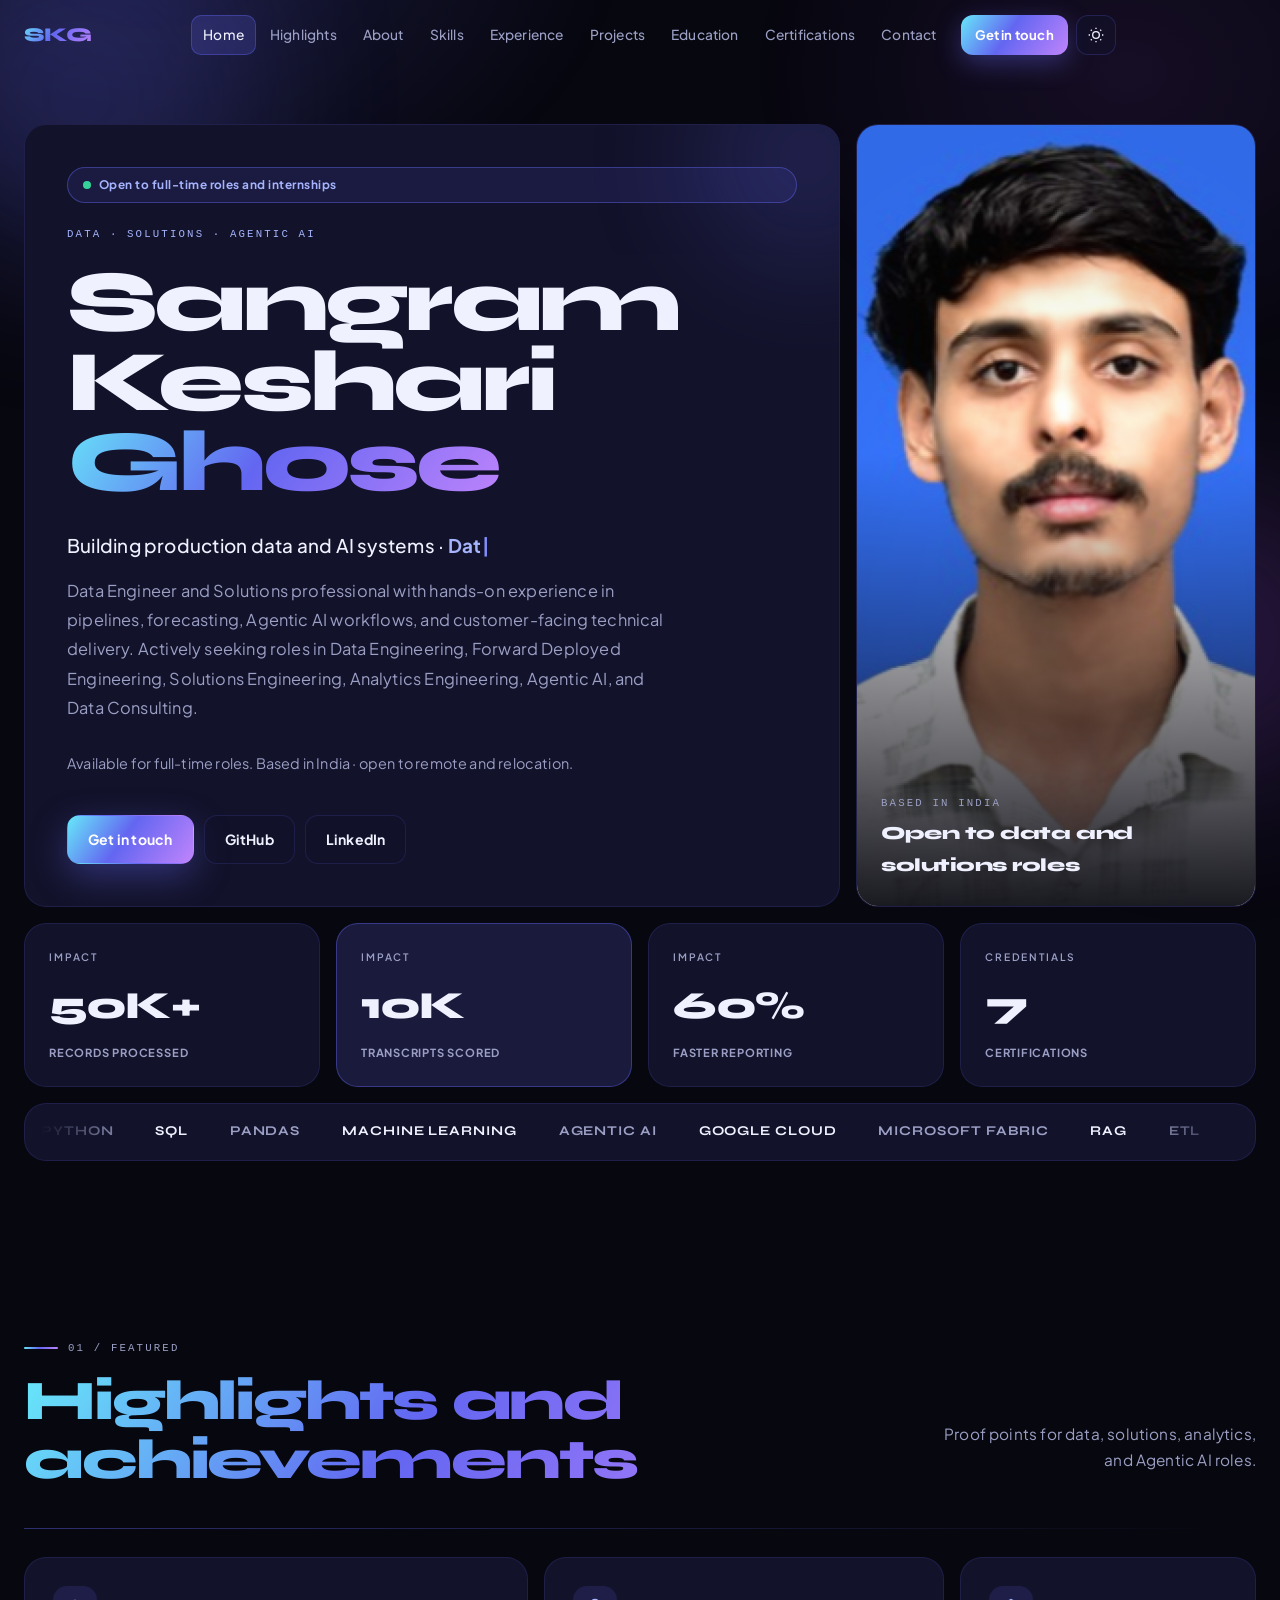
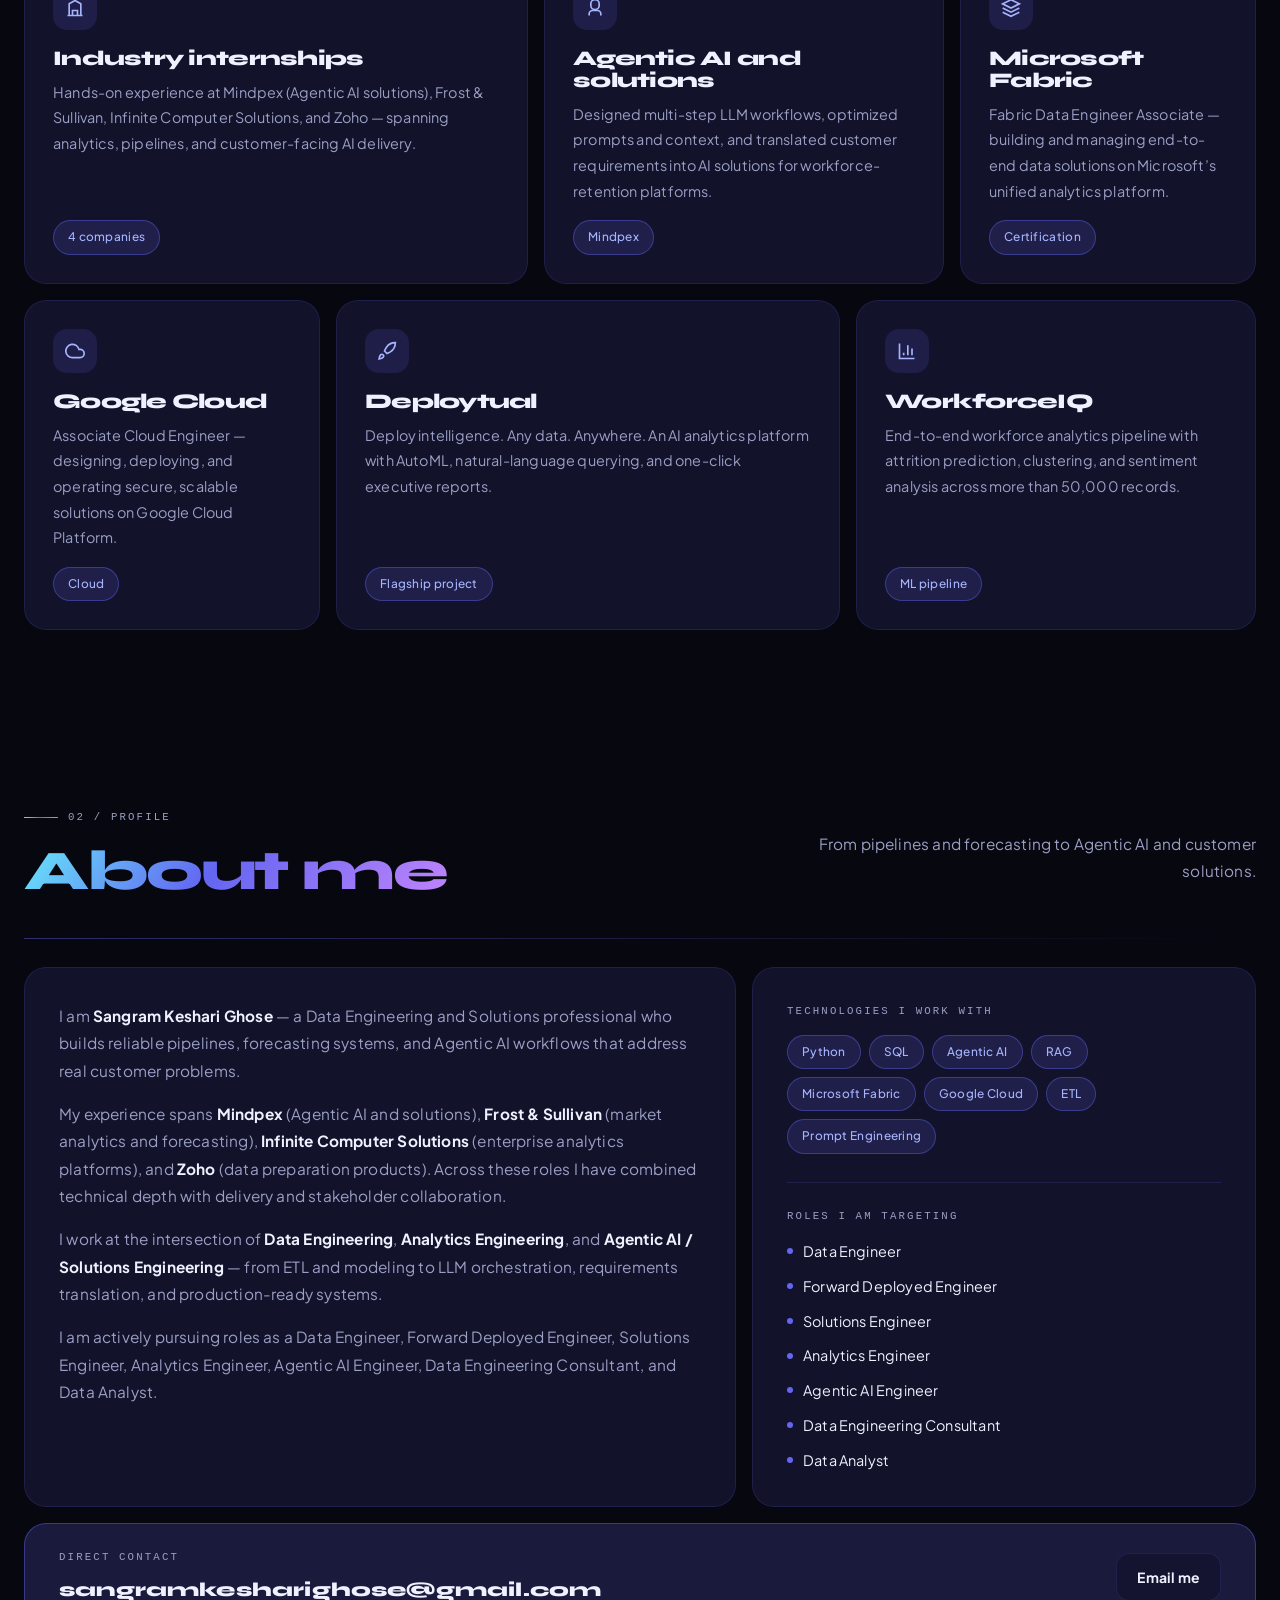
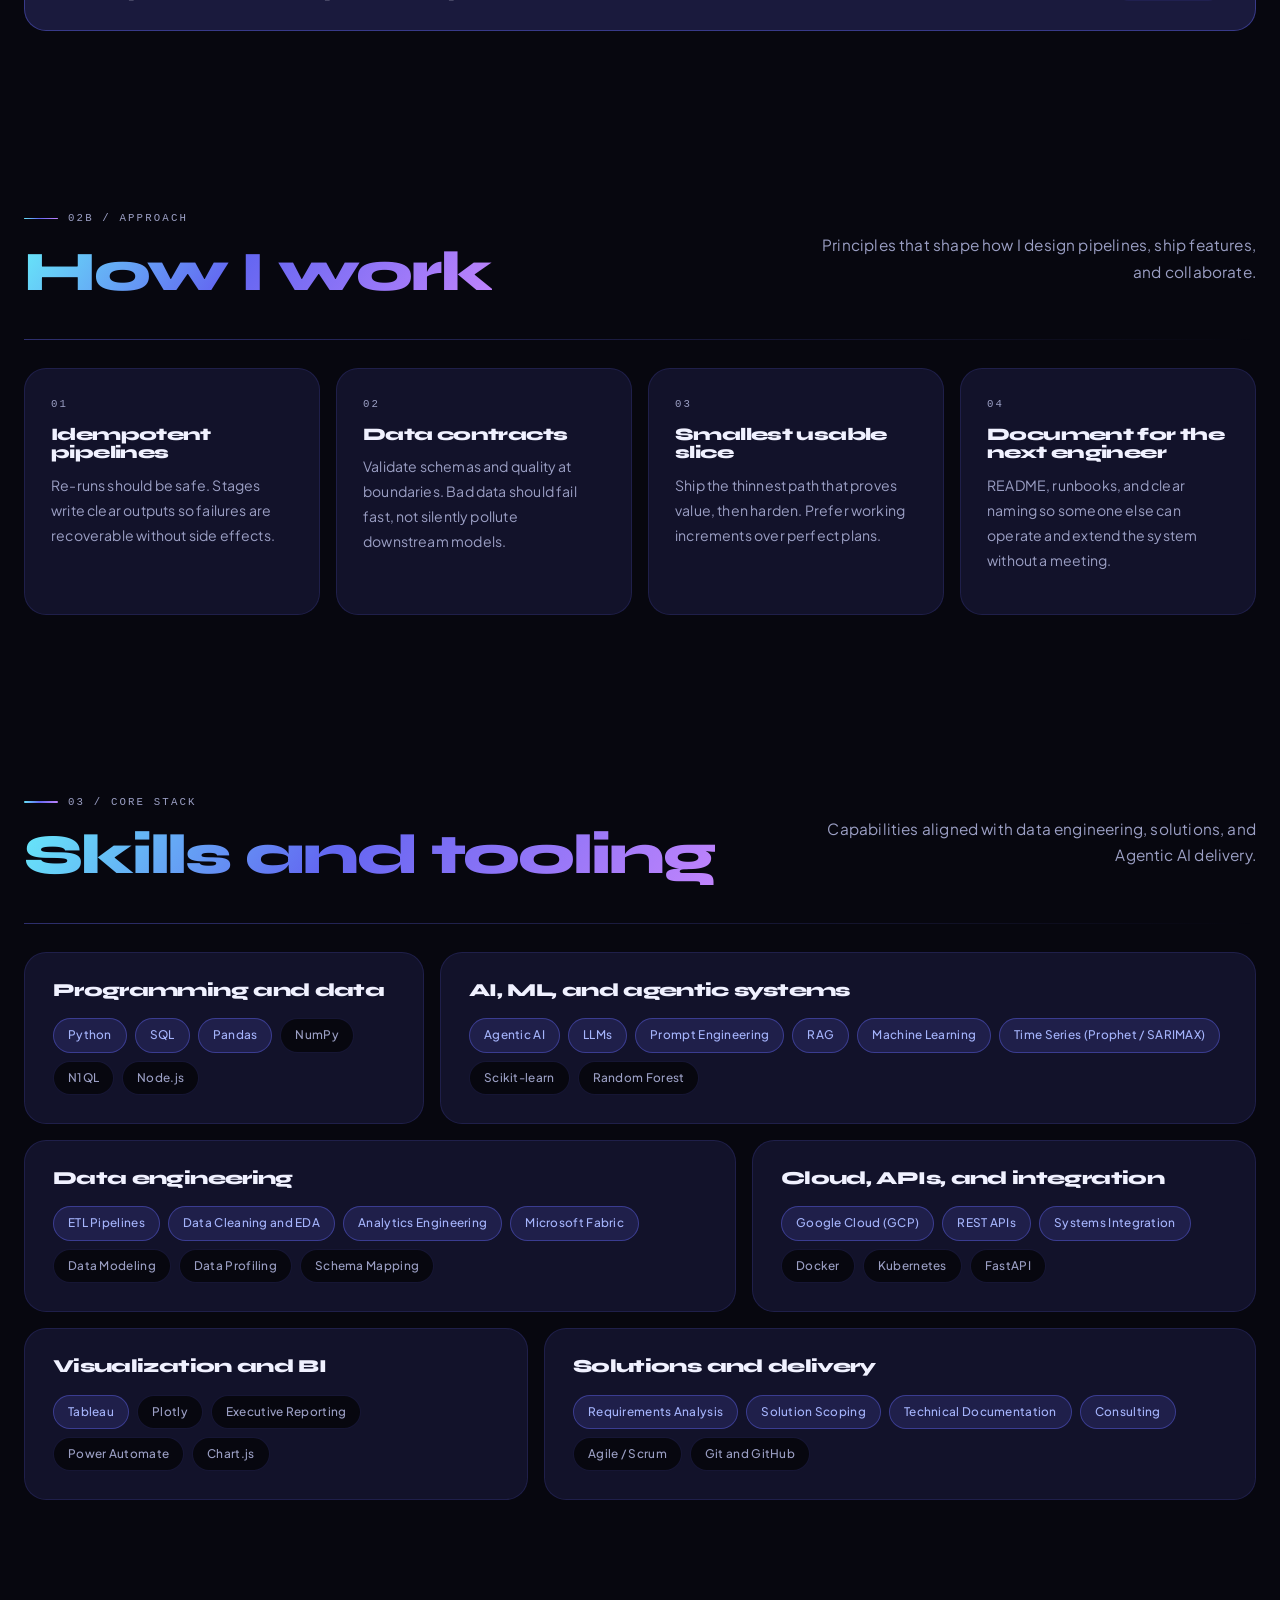
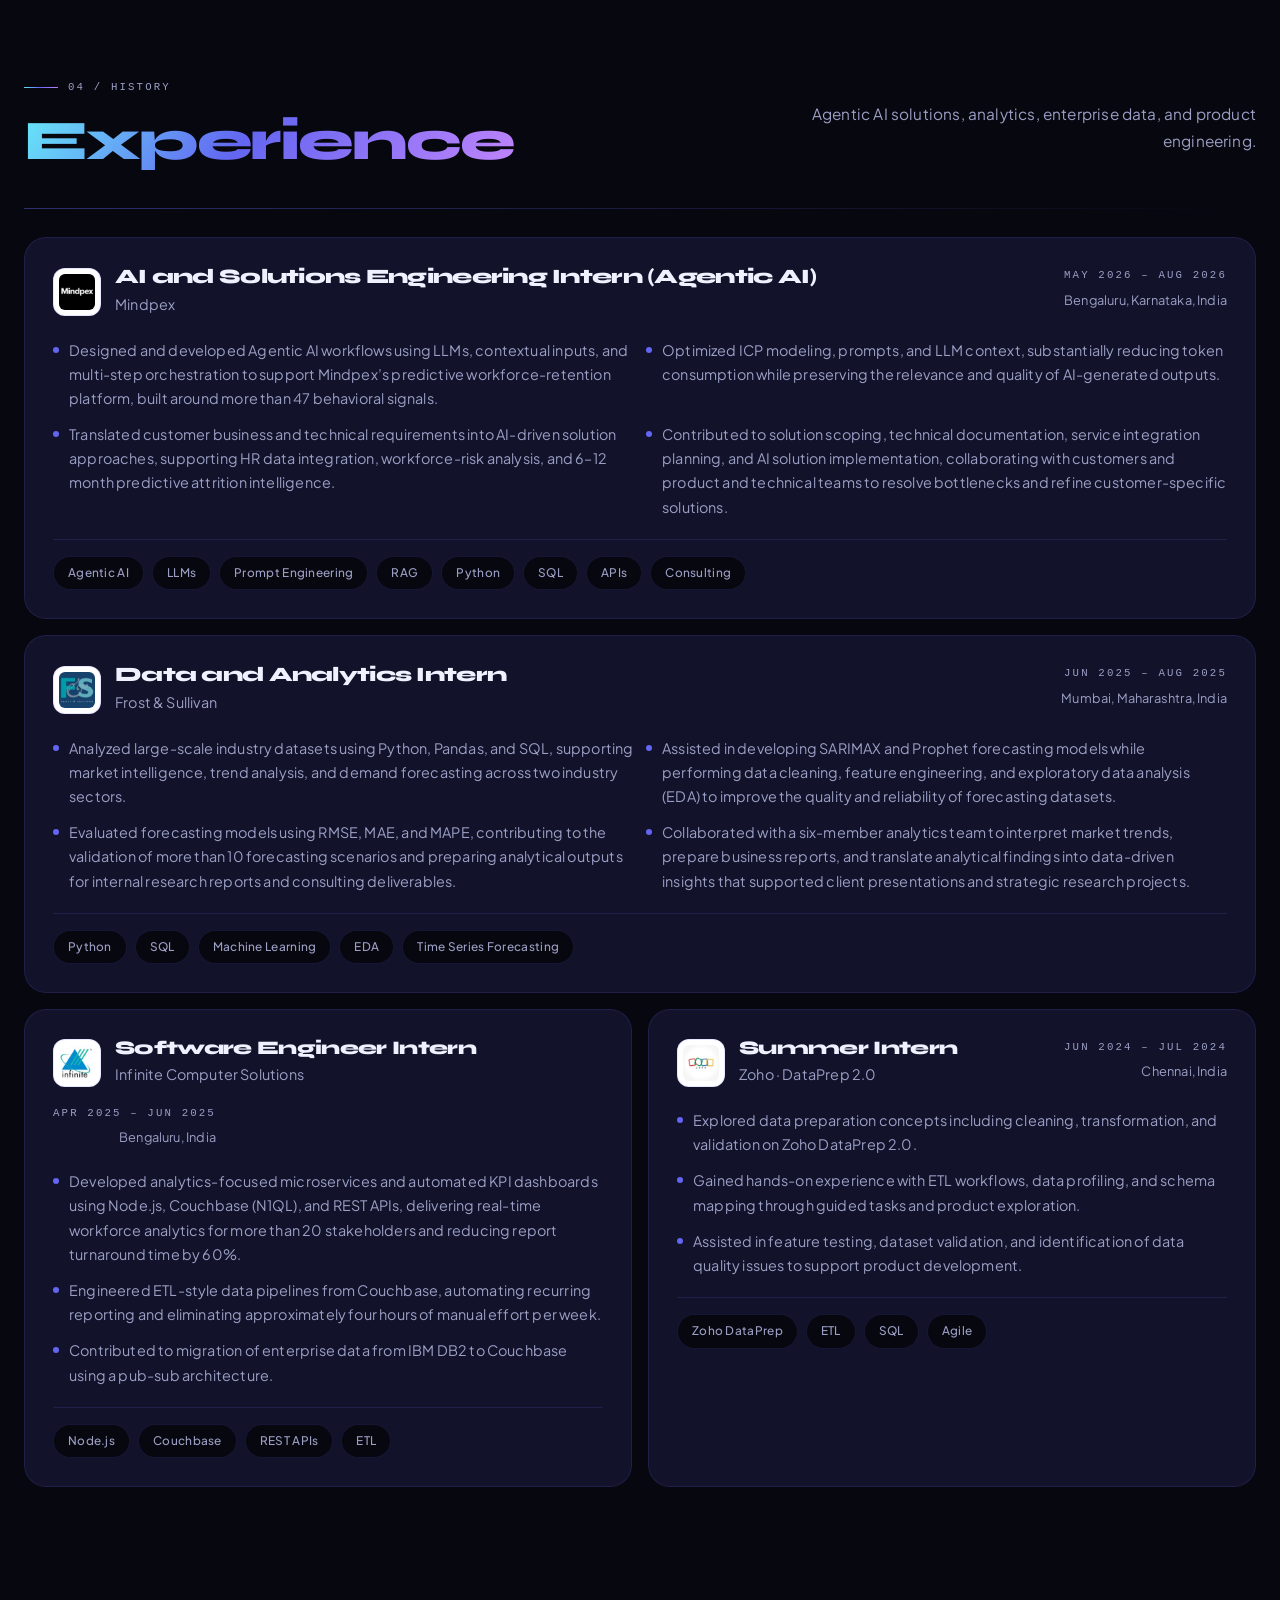
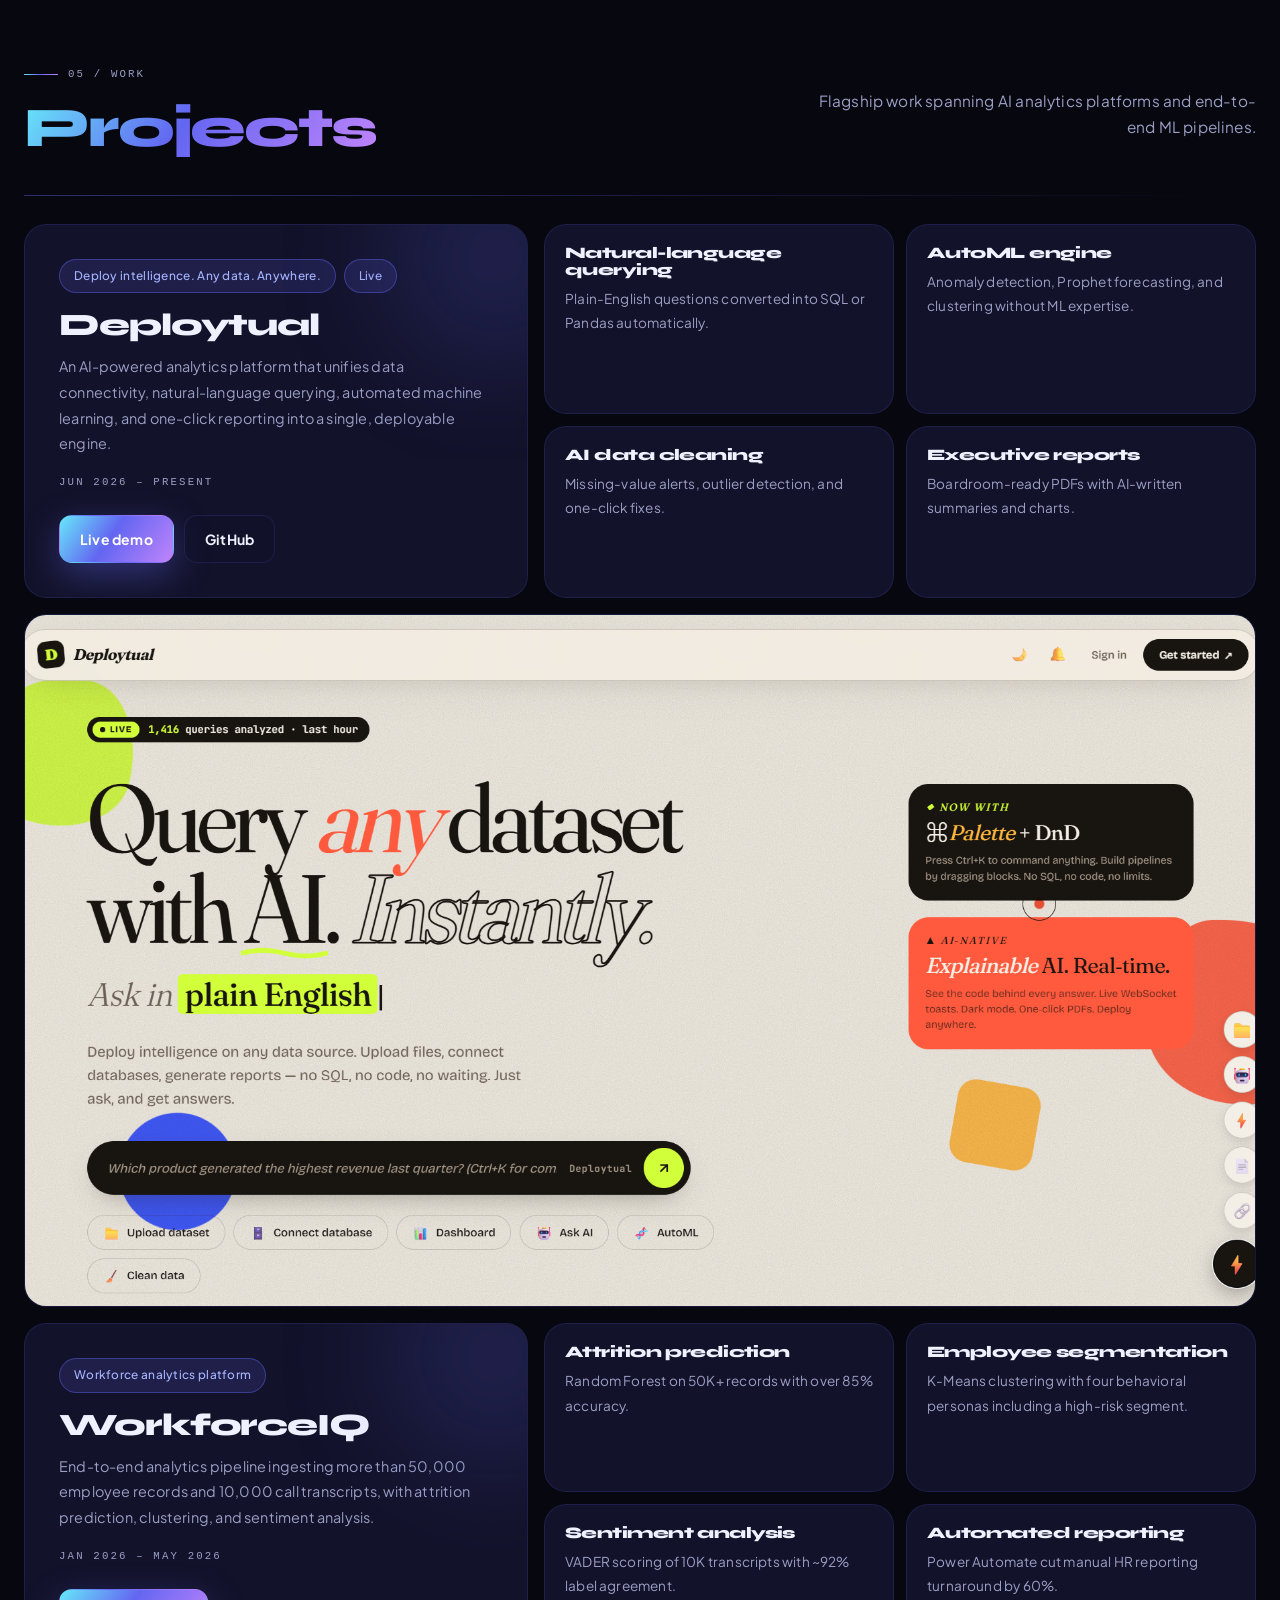
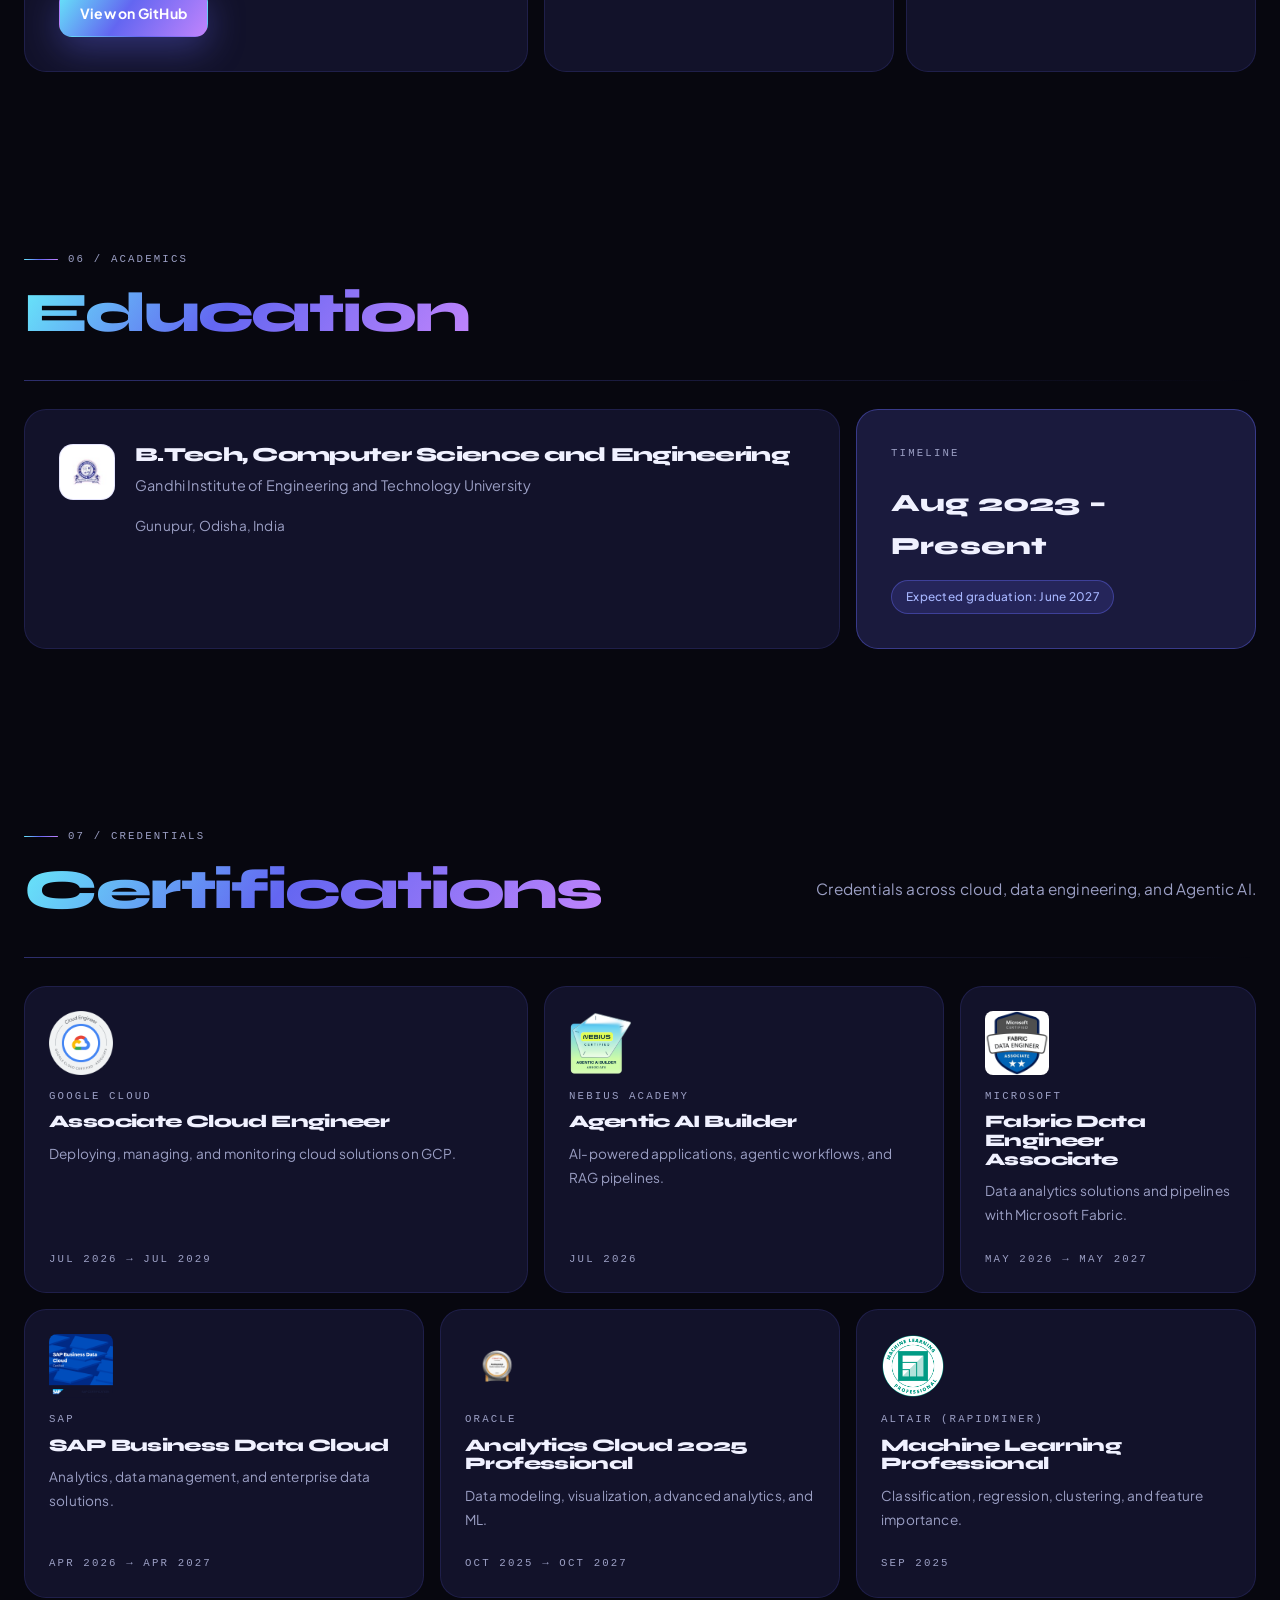
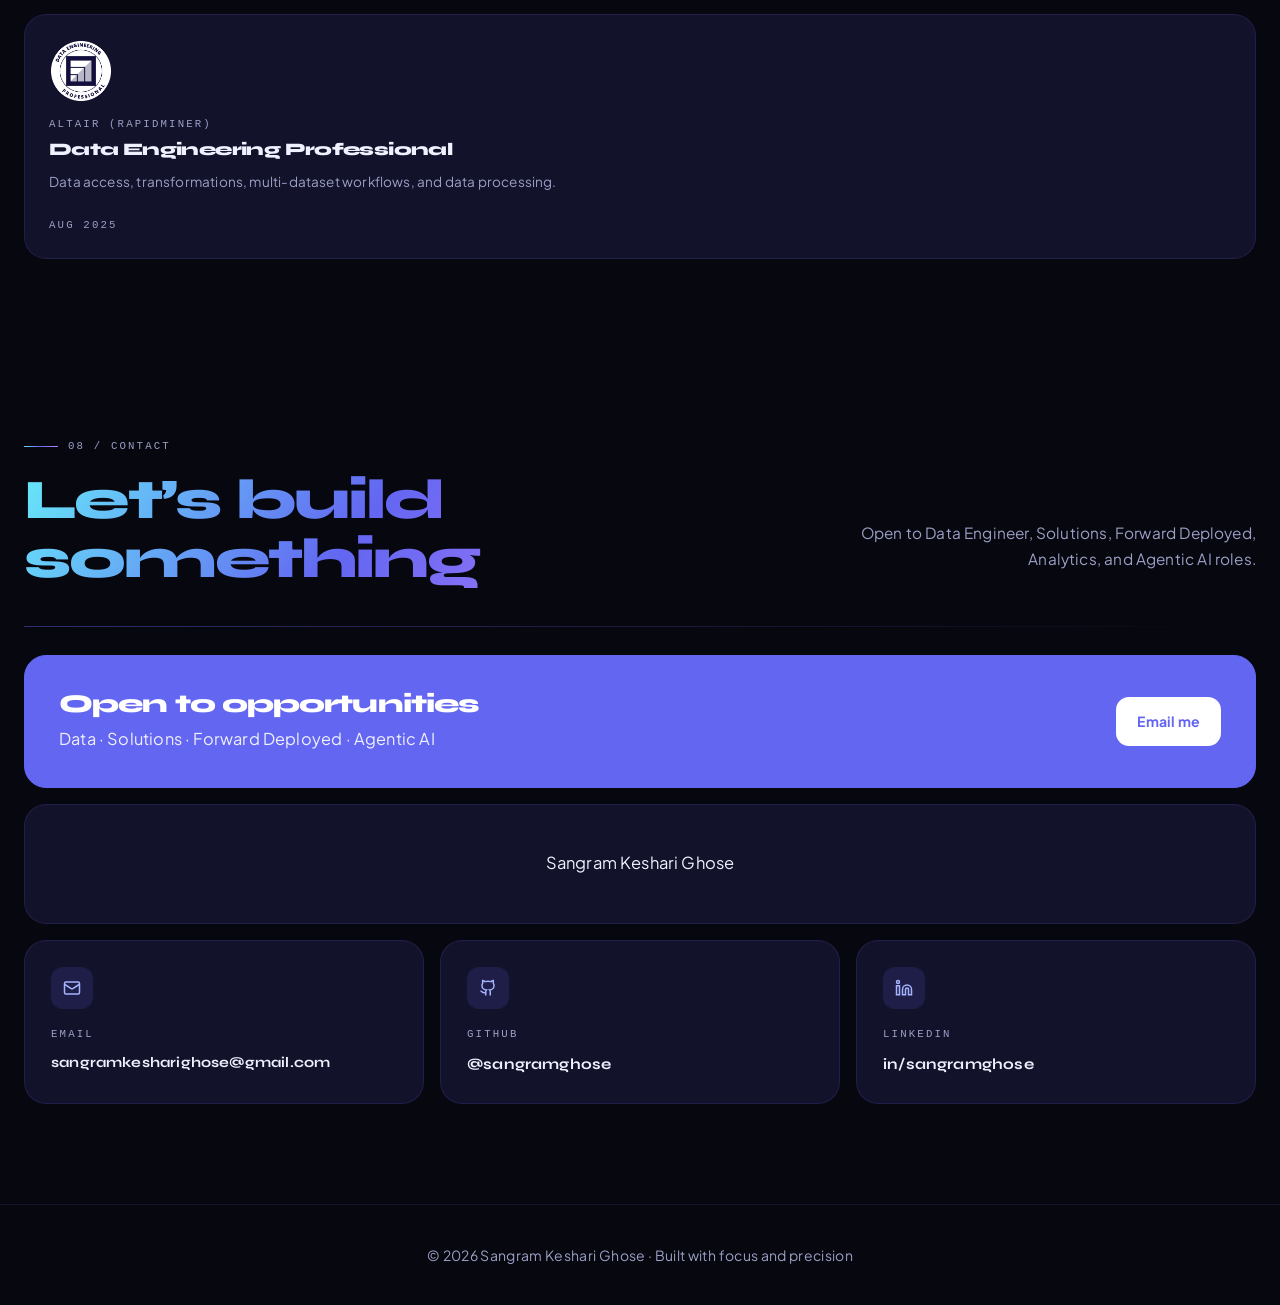
==== commit 3b5a5b20: "Update print statement from 'Hello' to 'Goodbye'" ====
--- a/index.html
+++ b/index.html
@@ -3,40 +3,35 @@
 <head>
 <meta charset="UTF-8" />
 <meta name="viewport" content="width=device-width, initial-scale=1" />
-
 <title>Sangram Keshari Ghose | Data Engineer · Solutions · Agentic AI</title>
-<meta name="description" content="Sangram Keshari Ghose — Data Engineer and Solutions professional. Open to Data Engineer, Forward Deployed Engineer, Solutions Engineer, Analytics Engineer, Agentic AI Engineer, and Data Consultant roles. Experience at Mindpex, Frost & Sullivan, Infinite, and Zoho. Certified in Google Cloud, Microsoft Fabric, and Agentic AI." />
+<meta name="description" content="Sangram Keshari Ghose — Data Engineer and Solutions professional. Open to Data Engineer, Forward Deployed Engineer, Solutions Engineer, Analytics Engineer, Agentic AI Engineer, and Data Consultant roles. Experience at Mindpex, Frost & Sullivan, Infinite, and Zoho." />
 <meta name="author" content="Sangram Keshari Ghose" />
 <meta name="robots" content="index, follow, max-image-preview:large, max-snippet:-1, max-video-preview:-1" />
-<meta name="googlebot" content="index, follow" />
 <meta name="theme-color" content="#07070f" />
-<meta name="keywords" content="Sangram Keshari Ghose, Data Engineer, Forward Deployed Engineer, Solutions Engineer, Analytics Engineer, Agentic AI Engineer, Data Engineering Consultant, Data Analyst, Mindpex, Google Cloud, Microsoft Fabric, Portfolio" />
-
 <link rel="canonical" href="https://sangramghose.github.io/" />
+<link rel="icon" href="favicon.ico" sizes="any" />
 <link rel="icon" href="profile.png" type="image/png" />
 <link rel="apple-touch-icon" href="profile.png" />
 
 <meta property="og:type" content="website" />
 <meta property="og:site_name" content="Sangram Keshari Ghose" />
 <meta property="og:title" content="Sangram Keshari Ghose | Data Engineer · Solutions · Agentic AI" />
-<meta property="og:description" content="Open to Data Engineer, Forward Deployed Engineer, Solutions Engineer, Analytics Engineer, Agentic AI Engineer, and Consultant roles. Experience at Mindpex, Frost & Sullivan, Infinite, and Zoho." />
+<meta property="og:description" content="Open to Data Engineer, Forward Deployed Engineer, Solutions Engineer, Analytics Engineer, Agentic AI Engineer, and Consultant roles." />
 <meta property="og:url" content="https://sangramghose.github.io/" />
-<meta property="og:image" content="https://sangramghose.github.io/profile.png" />
+<meta property="og:image" content="https://sangramghose.github.io/og-cover.png" />
 <meta property="og:image:width" content="1200" />
 <meta property="og:image:height" content="630" />
 <meta property="og:locale" content="en_US" />
-
 <meta name="twitter:card" content="summary_large_image" />
 <meta name="twitter:title" content="Sangram Keshari Ghose | Data Engineer · Solutions · Agentic AI" />
 <meta name="twitter:description" content="Open to Data Engineer, Forward Deployed Engineer, Solutions Engineer, Analytics Engineer, Agentic AI Engineer, and Consultant roles." />
-<meta name="twitter:image" content="https://sangramghose.github.io/profile.png" />
+<meta name="twitter:image" content="https://sangramghose.github.io/og-cover.png" />
 
 <script type="application/ld+json">
 {
   "@context": "https://schema.org",
   "@type": "Person",
   "name": "Sangram Keshari Ghose",
-  "alternateName": "Sangram Ghose",
   "url": "https://sangramghose.github.io/",
   "image": "https://sangramghose.github.io/profile.png",
   "jobTitle": ["Data Engineer", "Solutions Engineer", "Agentic AI Engineer", "Analytics Engineer"],
@@ -54,27 +49,6 @@
     "Agentic AI", "Forward Deployed Engineering", "Machine Learning",
     "Google Cloud", "Microsoft Fabric", "Python", "SQL", "RAG", "LLM"
   ]
-}
-</script>
-<script type="application/ld+json">
-{
-  "@context": "https://schema.org",
-  "@type": "WebSite",
-  "name": "Sangram Keshari Ghose Portfolio",
-  "url": "https://sangramghose.github.io/",
-  "description": "Portfolio of Sangram Keshari Ghose — Data Engineer, Solutions Engineer, and Agentic AI professional.",
-  "publisher": { "@type": "Person", "name": "Sangram Keshari Ghose" }
-}
-</script>
-<script type="application/ld+json">
-{
-  "@context": "https://schema.org",
-  "@type": "ProfilePage",
-  "mainEntity": {
-    "@type": "Person",
-    "name": "Sangram Keshari Ghose",
-    "url": "https://sangramghose.github.io/"
-  }
 }
 </script>
 
@@ -128,12 +102,8 @@
   -webkit-font-smoothing: antialiased;
   overflow-x: hidden;
   transition: background 0.4s ease, color 0.4s ease;
-  cursor: none;
-}
-@media (hover: none), (pointer: coarse) {
-  body { cursor: auto; }
-  #cursor, #dot { display: none !important; }
-}
+}
+body.menu-open { overflow: hidden; }
 h1, h2, h3, h4 {
   font-family: Syne, system-ui, sans-serif;
   font-weight: 800;
@@ -143,10 +113,22 @@
   color: var(--fg);
 }
 p { margin: 0 0 1.05em; line-height: 1.78; }
-a { color: inherit; text-decoration: none; cursor: none; }
+a { color: inherit; text-decoration: none; }
 img { max-width: 100%; display: block; }
-button { font: inherit; cursor: none; border: 0; background: none; color: inherit; }
+button { font: inherit; cursor: pointer; border: 0; background: none; color: inherit; }
 ul { list-style: none; margin: 0; padding: 0; }
+.skip-link {
+  position: absolute;
+  left: -9999px;
+  top: 0;
+  z-index: 100;
+  padding: 12px 18px;
+  background: var(--primary);
+  color: #fff;
+  font-weight: 700;
+  border-radius: 0 0 10px 0;
+}
+.skip-link:focus { left: 0; }
 .wrap { max-width: var(--max); margin: 0 auto; padding: 0 24px; }
 .mono {
   font-family: ui-monospace, SFMono-Regular, Menlo, Monaco, Consolas, monospace;
@@ -163,66 +145,30 @@
   color: transparent;
 }
 .muted { color: var(--muted); }
-#cursor, #dot {
-  position: fixed;
-  top: 0;
-  left: 0;
-  border-radius: 50%;
-  pointer-events: none;
-  z-index: 9999;
-  transform: translate(-50%, -50%);
-  mix-blend-mode: difference;
-}
-#cursor {
-  width: 36px;
-  height: 36px;
-  border: 1.5px solid #fff;
-  transition: width 0.25s var(--ease), height 0.25s var(--ease), opacity 0.3s, border-color 0.2s;
-  opacity: 0.9;
-}
-#dot { width: 5px; height: 5px; background: #fff; }
-#cursor.hover {
-  width: 52px;
-  height: 52px;
-  border-color: rgba(255, 255, 255, 0.7);
-  background: rgba(255, 255, 255, 0.06);
-}
 .bg-mesh {
   position: fixed;
   inset: 0;
   z-index: -3;
   pointer-events: none;
-  opacity: 0.5;
+  opacity: 0.45;
   background:
-    radial-gradient(55rem 40rem at 10% -10%, rgba(99, 102, 241, 0.5), transparent 60%),
-    radial-gradient(45rem 35rem at 90% 5%, rgba(168, 85, 247, 0.28), transparent 60%);
-}
-.bg-grid {
-  position: fixed;
-  inset: 0;
-  z-index: -2;
-  pointer-events: none;
-  background-image:
-    linear-gradient(rgba(139, 144, 184, 0.035) 1px, transparent 1px),
-    linear-gradient(90deg, rgba(139, 144, 184, 0.035) 1px, transparent 1px);
-  background-size: 52px 52px;
-  mask-image: radial-gradient(ellipse 85% 50% at 50% 0%, #000 25%, transparent 100%);
+    radial-gradient(50rem 36rem at 12% -8%, rgba(99, 102, 241, 0.45), transparent 60%),
+    radial-gradient(40rem 32rem at 88% 8%, rgba(168, 85, 247, 0.22), transparent 60%);
 }
 .orb {
   position: fixed;
   border-radius: 9999px;
-  filter: blur(120px);
-  opacity: 0.26;
+  filter: blur(80px);
+  opacity: 0.22;
   z-index: -1;
   pointer-events: none;
   animation: float 24s ease-in-out infinite;
 }
-.orb-1 { width: 28rem; height: 28rem; top: -7rem; left: -9rem; background: var(--primary); }
-.orb-2 { width: 22rem; height: 22rem; top: 48%; right: -8rem; background: #a855f7; animation-delay: -9s; }
-.orb-3 { width: 20rem; height: 20rem; bottom: -6rem; left: 30%; background: #22d3ee; animation-delay: -15s; }
+.orb-1 { width: 22rem; height: 22rem; top: -5rem; left: -6rem; background: var(--primary); }
+.orb-2 { width: 18rem; height: 18rem; top: 55%; right: -5rem; background: #a855f7; animation-delay: -10s; }
 @keyframes float {
   0%, 100% { transform: translate3d(0, 0, 0) scale(1); }
-  50% { transform: translate3d(2.2rem, -2.8rem, 0) scale(1.08); }
+  50% { transform: translate3d(1.5rem, -2rem, 0) scale(1.05); }
 }
 header {
   position: fixed;
@@ -234,13 +180,13 @@
   border-bottom: 1px solid transparent;
 }
 header.scrolled {
-  background: rgba(7, 7, 15, 0.78);
-  backdrop-filter: blur(22px);
-  -webkit-backdrop-filter: blur(22px);
+  background: rgba(7, 7, 15, 0.82);
+  backdrop-filter: blur(18px);
+  -webkit-backdrop-filter: blur(18px);
   border-bottom-color: rgba(99, 102, 241, 0.14);
 }
 [data-theme="light"] header.scrolled {
-  background: rgba(245, 246, 251, 0.86);
+  background: rgba(245, 246, 251, 0.88);
   border-bottom-color: rgba(79, 70, 229, 0.12);
 }
 .navrow {
@@ -251,7 +197,7 @@
   max-width: var(--max);
   margin: 0 auto;
   padding: 0 24px;
-  gap: 16px;
+  gap: 12px;
 }
 .brand {
   font-family: Syne, system-ui, sans-serif;
@@ -263,9 +209,7 @@
   background-clip: text;
   color: transparent;
   justify-self: start;
-  transition: opacity 0.2s;
-}
-.brand:hover { opacity: 0.88; }
+}
 nav.links {
   display: flex;
   align-items: center;
@@ -274,19 +218,15 @@
   justify-self: center;
 }
 nav.links a {
-  padding: 8px 13px;
+  padding: 8px 12px;
   border-radius: 10px;
   font-size: 0.86rem;
   font-weight: 500;
   color: var(--muted);
-  letter-spacing: 0.015em;
   transition: color 0.2s, background 0.2s, box-shadow 0.2s;
   white-space: nowrap;
 }
-nav.links a:hover {
-  color: var(--fg);
-  background: rgba(99, 102, 241, 0.1);
-}
+nav.links a:hover { color: var(--fg); background: rgba(99, 102, 241, 0.1); }
 nav.links a.active {
   color: var(--fg);
   background: rgba(99, 102, 241, 0.2);
@@ -295,7 +235,7 @@
 .nav-actions {
   display: flex;
   align-items: center;
-  gap: 10px;
+  gap: 8px;
   justify-self: end;
 }
 .iconbtn {
@@ -307,12 +247,17 @@
   color: var(--fg);
   display: grid;
   place-items: center;
-  transition: border-color 0.2s, background 0.2s, transform 0.2s;
+  transition: border-color 0.2s, background 0.2s;
 }
 .iconbtn:hover {
   border-color: rgba(99, 102, 241, 0.5);
   background: rgba(99, 102, 241, 0.16);
-  transform: translateY(-1px);
+}
+.iconbtn:focus-visible,
+.btn:focus-visible,
+a:focus-visible {
+  outline: 2px solid var(--accent);
+  outline-offset: 3px;
 }
 [data-theme="light"] .iconbtn {
   background: rgba(255, 255, 255, 0.85);
@@ -323,13 +268,14 @@
   align-items: center;
   justify-content: center;
   gap: 8px;
-  padding: 11px 22px;
+  padding: 11px 20px;
   border-radius: 13px;
   font-weight: 700;
   font-size: 0.875rem;
   letter-spacing: 0.015em;
   border: 1px solid transparent;
   transition: transform 0.25s var(--ease), box-shadow 0.25s, background 0.25s;
+  cursor: pointer;
 }
 .btn-primary {
   background: var(--grad);
@@ -353,26 +299,66 @@
   display: inline-flex;
   align-items: center;
   justify-content: center;
-  padding: 10px 18px;
+  padding: 9px 14px;
   border-radius: 12px;
-  font-size: 0.86rem;
+  font-size: 0.82rem;
   font-weight: 700;
-  letter-spacing: 0.015em;
   color: #fff;
   background: var(--grad);
   box-shadow: 0 8px 26px rgba(99, 102, 241, 0.38);
-  transition: transform 0.22s var(--ease), box-shadow 0.22s;
   white-space: nowrap;
 }
-.btn-nav-cta:hover {
-  transform: translateY(-2px);
-  box-shadow: 0 14px 34px rgba(99, 102, 241, 0.52);
-}
+.btn-nav-cta:hover { transform: translateY(-1px); }
+.hamburger {
+  display: none;
+  width: 40px;
+  height: 40px;
+  border-radius: 12px;
+  border: 1px solid rgba(99, 102, 241, 0.22);
+  background: rgba(18, 18, 42, 0.7);
+  place-items: center;
+  flex-direction: column;
+  gap: 5px;
+}
+.hamburger span {
+  display: block;
+  width: 18px;
+  height: 2px;
+  background: var(--fg);
+  border-radius: 2px;
+  transition: transform 0.25s, opacity 0.25s;
+}
+.hamburger[aria-expanded="true"] span:nth-child(1) { transform: translateY(7px) rotate(45deg); }
+.hamburger[aria-expanded="true"] span:nth-child(2) { opacity: 0; }
+.hamburger[aria-expanded="true"] span:nth-child(3) { transform: translateY(-7px) rotate(-45deg); }
+.mobile-panel {
+  position: fixed;
+  inset: var(--nav-h) 0 0 0;
+  z-index: 45;
+  background: rgba(7, 7, 15, 0.96);
+  backdrop-filter: blur(16px);
+  padding: 28px 24px;
+  transform: translateX(100%);
+  transition: transform 0.35s var(--ease);
+  display: flex;
+  flex-direction: column;
+  gap: 8px;
+}
+.mobile-panel.open { transform: translateX(0); }
+[data-theme="light"] .mobile-panel { background: rgba(245, 246, 251, 0.97); }
+.mobile-panel a {
+  padding: 14px 16px;
+  border-radius: 12px;
+  font-size: 1.05rem;
+  font-weight: 600;
+  color: var(--fg);
+}
+.mobile-panel a:hover { background: rgba(99, 102, 241, 0.12); }
 @media (max-width: 960px) {
   .navrow { grid-template-columns: auto 1fr; }
   nav.links { display: none; }
-  .btn-nav-cta { display: none; }
-  body { cursor: auto; }
+  .btn-nav-cta.desktop-only { display: none; }
+  .hamburger { display: grid; }
 }
 section { padding: 84px 0; }
 .sec-head { margin-bottom: 38px; }
@@ -406,10 +392,7 @@
     justify-content: space-between;
     gap: 28px;
   }
-  .sec-head .desc {
-    margin-top: 0;
-    text-align: right;
-  }
+  .sec-head .desc { margin-top: 0; text-align: right; }
 }
 .sec-rule {
   height: 1px;
@@ -434,20 +417,20 @@
 }
 .tile:hover {
   border-color: var(--border-strong);
-  transform: translateY(-4px);
+  transform: translateY(-3px);
   box-shadow: var(--card-shadow);
 }
 .tile-glow::before {
   content: "";
   position: absolute;
-  top: -6rem;
-  right: -6rem;
-  width: 17rem;
-  height: 17rem;
+  top: -5rem;
+  right: -5rem;
+  width: 14rem;
+  height: 14rem;
   border-radius: 9999px;
   background: var(--primary);
-  opacity: 0.2;
-  filter: blur(72px);
+  opacity: 0.18;
+  filter: blur(60px);
   pointer-events: none;
 }
 .span-12 { grid-column: span 1; }
@@ -533,14 +516,8 @@
   color: var(--accent);
 }
 @keyframes blink { 50% { opacity: 0; } }
-.portrait {
-  position: relative;
-  min-height: 280px;
-  padding: 0;
-}
-@media (min-width: 768px) {
-  .portrait { min-height: 100%; }
-}
+.portrait { position: relative; min-height: 280px; padding: 0; }
+@media (min-width: 768px) { .portrait { min-height: 100%; } }
 .portrait img {
   width: 100%;
   height: 100%;
@@ -570,7 +547,7 @@
 }
 .metric-val {
   font-family: Syne, sans-serif;
-  font-size: 2.8rem;
+  font-size: 2.4rem;
   font-weight: 800;
   margin-top: 8px;
   letter-spacing: -0.035em;
@@ -583,6 +560,14 @@
   color: var(--muted);
   margin-top: 4px;
 }
+.metric-link {
+  display: flex;
+  flex-direction: column;
+  justify-content: space-between;
+  padding: 24px;
+  color: inherit;
+  height: 100%;
+}
 .marquee-wrap {
   overflow: hidden;
   mask-image: linear-gradient(90deg, transparent, #000 8%, #000 92%, transparent);
@@ -594,9 +579,7 @@
   animation: marquee 34s linear infinite;
 }
 .marquee-wrap:hover .marquee-track { animation-play-state: paused; }
-@keyframes marquee {
-  to { transform: translateX(-50%); }
-}
+@keyframes marquee { to { transform: translateX(-50%); } }
 .marquee-track span {
   font-family: Syne, sans-serif;
   font-size: 0.84rem;
@@ -608,27 +591,10 @@
 .marquee-track span:nth-child(odd) { color: var(--muted); }
 .reveal {
   opacity: 0;
-  transform: translateY(26px);
-  transition: opacity 0.75s var(--ease), transform 0.75s var(--ease);
-}
-.reveal.in {
-  opacity: 1;
-  transform: none;
-}
-.mono-circle {
-  width: 48px;
-  height: 48px;
-  border-radius: 14px;
-  display: grid;
-  place-items: center;
-  border: 1px solid var(--border-strong);
-  background: rgba(99, 102, 241, 0.12);
-  font-family: Syne, sans-serif;
-  font-weight: 800;
-  font-size: 0.85rem;
-  color: var(--accent2);
-  flex-shrink: 0;
-}
+  transform: translateY(22px);
+  transition: opacity 0.7s var(--ease), transform 0.7s var(--ease);
+}
+.reveal.in { opacity: 1; transform: none; }
 .exp-logo {
   width: 48px;
   height: 48px;
@@ -665,11 +631,7 @@
   margin-top: 9px;
   flex-shrink: 0;
 }
-a.tile-link {
-  display: flex;
-  flex-direction: column;
-  color: inherit;
-}
+a.tile-link { display: flex; flex-direction: column; color: inherit; }
 .project-preview {
   border-radius: var(--radius);
   overflow: hidden;
@@ -684,7 +646,7 @@
   object-position: top center;
   transition: transform 0.55s var(--ease);
 }
-.tile:hover .project-preview img { transform: scale(1.035); }
+.tile:hover .project-preview img { transform: scale(1.03); }
 .cert-badge {
   width: 64px;
   height: 64px;
@@ -703,6 +665,18 @@
   margin-bottom: 16px;
 }
 .contact-icon svg { width: 18px; height: 18px; }
+.now-line {
+  font-size: 0.9rem;
+  color: var(--muted);
+  margin-top: 12px;
+}
+.linkedin-badge-wrap {
+  display: flex;
+  align-items: center;
+  justify-content: center;
+  padding: 28px;
+  min-height: 120px;
+}
 footer {
   border-top: 1px solid var(--border);
   padding: 38px 0;
@@ -713,53 +687,70 @@
 }
 @media (prefers-reduced-motion: reduce) {
   .reveal { opacity: 1; transform: none; transition: none; }
-  .orb, .marquee-track { animation: none; }
-  body { cursor: auto; }
-  #cursor, #dot { display: none !important; }
+  .orb, .marquee-track, .pulse, .typed::after { animation: none !important; }
+  html { scroll-behavior: auto; }
 }
 </style>
 </head>
 <body>
-  <div id="cursor"></div>
-  <div id="dot"></div>
+  <a class="skip-link" href="#main">Skip to content</a>
   <div class="bg-mesh" aria-hidden="true"></div>
-  <div class="bg-grid" aria-hidden="true"></div>
   <div class="orb orb-1" aria-hidden="true"></div>
   <div class="orb orb-2" aria-hidden="true"></div>
-  <div class="orb orb-3" aria-hidden="true"></div>
 
   <header id="header">
     <div class="navrow">
       <a class="brand" href="#home">SKG</a>
-      <nav class="links" id="nav" aria-label="Primary"></nav>
+      <nav class="links" id="nav" aria-label="Primary">
+        <a href="#home">Home</a>
+        <a href="#highlights">Highlights</a>
+        <a href="#about">About</a>
+        <a href="#skills">Skills</a>
+        <a href="#experience">Experience</a>
+        <a href="#projects">Projects</a>
+        <a href="#education">Education</a>
+        <a href="#certifications">Certifications</a>
+        <a href="#contact">Contact</a>
+      </nav>
       <div class="nav-actions">
-        <button class="iconbtn" id="theme" aria-label="Toggle theme" title="Toggle theme">
-          <svg width="16" height="16" viewBox="0 0 24 24" fill="none" stroke="currentColor" stroke-width="2">
+        <a class="btn-nav-cta desktop-only" href="#contact">Get in touch</a>
+        <button class="iconbtn" id="theme" type="button" aria-label="Toggle theme" aria-pressed="false" title="Toggle theme">
+          <svg width="16" height="16" viewBox="0 0 24 24" fill="none" stroke="currentColor" stroke-width="2" aria-hidden="true">
             <circle cx="12" cy="12" r="5"/>
             <path d="M12 1v2M12 21v2M4.22 4.22l1.42 1.42M18.36 18.36l1.42 1.42M1 12h2M21 12h2M4.22 19.78l1.42-1.42M18.36 5.64l1.42-1.42"/>
           </svg>
         </button>
-        <a class="btn-nav-cta" href="#contact">Get in touch</a>
+        <button class="hamburger" id="menuBtn" type="button" aria-label="Open menu" aria-expanded="false" aria-controls="mobilePanel">
+          <span></span><span></span><span></span>
+        </button>
       </div>
     </div>
   </header>
 
-  <main class="wrap">
+  <div class="mobile-panel" id="mobilePanel" hidden>
+    <a href="#home">Home</a>
+    <a href="#highlights">Highlights</a>
+    <a href="#about">About</a>
+    <a href="#skills">Skills</a>
+    <a href="#experience">Experience</a>
+    <a href="#projects">Projects</a>
+    <a href="#education">Education</a>
+    <a href="#certifications">Certifications</a>
+    <a href="#contact">Contact</a>
+  </div>
+
+  <main class="wrap" id="main">
     <section id="home" class="hero">
       <div class="bento">
         <div class="tile tile-glow reveal span-8" style="padding:42px;display:flex;flex-direction:column;justify-content:center">
           <div class="hero-badge">
-            <span class="pulse"></span>
+            <span class="pulse" aria-hidden="true"></span>
             Open to full-time roles and internships
           </div>
           <div class="mono" style="margin-top:22px;color:var(--accent2)">Data · Solutions · Agentic AI</div>
-          <h1>
-            Sangram<br>
-            Keshari<br>
-            <span class="text-grad">Ghose</span>
-          </h1>
+          <h1>Sangram<br>Keshari<br><span class="text-grad">Ghose</span></h1>
           <p style="font-size:1.18rem;font-weight:500;margin:12px 0 14px;letter-spacing:0.012em">
-            Building production data and AI systems · <span class="typed" id="typed"></span>
+            Building production data and AI systems · <span class="typed" id="typed">Data Engineer</span>
           </p>
           <p class="muted" style="max-width:38rem;font-size:1.02rem;line-height:1.78">
             Data Engineer and Solutions professional with hands-on experience in pipelines,
@@ -767,7 +758,8 @@
             Actively seeking roles in Data Engineering, Forward Deployed Engineering,
             Solutions Engineering, Analytics Engineering, Agentic AI, and Data Consulting.
           </p>
-          <div style="display:flex;flex-wrap:wrap;gap:10px;margin-top:28px">
+          <p class="now-line">Available for full-time roles. Based in India · open to remote and relocation.</p>
+          <div style="display:flex;flex-wrap:wrap;gap:10px;margin-top:24px">
             <a class="btn btn-primary" href="#contact">Get in touch</a>
             <a class="btn btn-ghost" href="https://github.com/sangramghose" target="_blank" rel="noopener">GitHub</a>
             <a class="btn btn-ghost" href="https://www.linkedin.com/in/sangramghose/" target="_blank" rel="noopener">LinkedIn</a>
@@ -775,49 +767,33 @@
         </div>
 
         <div class="tile reveal span-4 portrait">
-          <img src="profile.png" alt="Sangram Keshari Ghose — Data Engineer and Solutions professional" width="640" height="800">
+          <img src="profile.png" alt="Sangram Keshari Ghose" width="640" height="800" decoding="async">
           <div class="portrait-overlay"></div>
           <div class="portrait-cap">
             <div class="mono">Based in India</div>
-            <div style="font-family:Syne;font-weight:800;font-size:1.15rem;margin-top:6px;letter-spacing:-0.025em">
-              Open to data and solutions roles
-            </div>
-          </div>
-        </div>
-
-        <div class="tile reveal span-3" style="padding:24px;display:flex;flex-direction:column;justify-content:space-between">
-          <div class="metric-label">Metric</div>
-          <div>
-            <div class="metric-val count" data-to="4">0</div>
-            <div class="metric-sub">Internships</div>
-          </div>
-        </div>
-        <div class="tile reveal span-3" style="padding:24px;display:flex;flex-direction:column;justify-content:space-between;background:var(--elevated);border-color:var(--border-strong)">
-          <div class="metric-label">Metric</div>
-          <div>
-            <div class="metric-val count" data-to="7">0</div>
-            <div class="metric-sub">Certifications</div>
-          </div>
-        </div>
-        <div class="tile reveal span-3" style="padding:24px;display:flex;flex-direction:column;justify-content:space-between">
-          <div class="metric-label">Metric</div>
-          <div>
-            <div class="metric-val count" data-to="10" data-suffix="+">0</div>
-            <div class="metric-sub">Forecast scenarios</div>
-          </div>
-        </div>
-        <div class="tile reveal span-3" style="padding:24px;display:flex;flex-direction:column;justify-content:space-between">
-          <div class="metric-label">Metric</div>
-          <div>
-            <div class="metric-val text-grad">∞</div>
-            <div class="metric-sub">Curiosity</div>
-          </div>
-        </div>
+            <div style="font-family:Syne;font-weight:800;font-size:1.15rem;margin-top:6px;letter-spacing:-0.025em">Open to data and solutions roles</div>
+          </div>
+        </div>
+
+        <a class="tile reveal span-3 metric-link" href="#projects">
+          <div class="metric-label">Impact</div>
+          <div><div class="metric-val">50K+</div><div class="metric-sub">Records processed</div></div>
+        </a>
+        <a class="tile reveal span-3 metric-link" href="#projects" style="background:var(--elevated);border-color:var(--border-strong)">
+          <div class="metric-label">Impact</div>
+          <div><div class="metric-val">10K</div><div class="metric-sub">Transcripts scored</div></div>
+        </a>
+        <a class="tile reveal span-3 metric-link" href="#experience">
+          <div class="metric-label">Impact</div>
+          <div><div class="metric-val">60%</div><div class="metric-sub">Faster reporting</div></div>
+        </a>
+        <a class="tile reveal span-3 metric-link" href="#certifications">
+          <div class="metric-label">Credentials</div>
+          <div><div class="metric-val">7</div><div class="metric-sub">Certifications</div></div>
+        </a>
 
         <div class="tile reveal span-12" style="padding:16px">
-          <div class="marquee-wrap">
-            <div class="marquee-track" id="mq"></div>
-          </div>
+          <div class="marquee-wrap" aria-hidden="true"><div class="marquee-track" id="mq"></div></div>
         </div>
       </div>
     </section>
@@ -831,7 +807,44 @@
         <p class="desc">Proof points for data, solutions, analytics, and Agentic AI roles.</p>
       </div>
       <div class="sec-rule"></div>
-      <div class="bento" style="margin-top:28px" id="g-high"></div>
+      <div class="bento" style="margin-top:28px">
+        <div class="tile reveal span-5" style="padding:28px;display:flex;flex-direction:column">
+          <div class="icon-box" aria-hidden="true"><svg viewBox="0 0 24 24" fill="none" stroke="currentColor" stroke-width="2"><path d="M3 21h18M5 21V7l7-4 7 4v14M9 21v-6h6v6"/></svg></div>
+          <h3 style="font-size:1.3rem;margin-top:18px">Industry internships</h3>
+          <p class="muted" style="font-size:.9rem;margin:10px 0 16px;flex:1">Hands-on experience at Mindpex (Agentic AI solutions), Frost &amp; Sullivan, Infinite Computer Solutions, and Zoho — spanning analytics, pipelines, and customer-facing AI delivery.</p>
+          <div><span class="pill pill-accent">4 companies</span></div>
+        </div>
+        <div class="tile reveal span-4" style="padding:28px;display:flex;flex-direction:column">
+          <div class="icon-box" aria-hidden="true"><svg viewBox="0 0 24 24" fill="none" stroke="currentColor" stroke-width="2"><path d="M12 2a5 5 0 0 1 5 5v2a5 5 0 0 1-10 0V7a5 5 0 0 1 5-5z"/><path d="M19 21v-2a4 4 0 0 0-4-4H9a4 4 0 0 0-4 4v2"/></svg></div>
+          <h3 style="font-size:1.3rem;margin-top:18px">Agentic AI and solutions</h3>
+          <p class="muted" style="font-size:.9rem;margin:10px 0 16px;flex:1">Designed multi-step LLM workflows, optimized prompts and context, and translated customer requirements into AI solutions for workforce-retention platforms.</p>
+          <div><span class="pill pill-accent">Mindpex</span></div>
+        </div>
+        <div class="tile reveal span-3" style="padding:28px;display:flex;flex-direction:column">
+          <div class="icon-box" aria-hidden="true"><svg viewBox="0 0 24 24" fill="none" stroke="currentColor" stroke-width="2"><path d="M12 2L2 7l10 5 10-5-10-5z"/><path d="M2 17l10 5 10-5"/><path d="M2 12l10 5 10-5"/></svg></div>
+          <h3 style="font-size:1.3rem;margin-top:18px">Microsoft Fabric</h3>
+          <p class="muted" style="font-size:.9rem;margin:10px 0 16px;flex:1">Fabric Data Engineer Associate — building and managing end-to-end data solutions on Microsoft’s unified analytics platform.</p>
+          <div><span class="pill pill-accent">Certification</span></div>
+        </div>
+        <div class="tile reveal span-3" style="padding:28px;display:flex;flex-direction:column">
+          <div class="icon-box" aria-hidden="true"><svg viewBox="0 0 24 24" fill="none" stroke="currentColor" stroke-width="2"><path d="M18 10h-1.26A8 8 0 1 0 9 20h9a5 5 0 0 0 0-10z"/></svg></div>
+          <h3 style="font-size:1.3rem;margin-top:18px">Google Cloud</h3>
+          <p class="muted" style="font-size:.9rem;margin:10px 0 16px;flex:1">Associate Cloud Engineer — designing, deploying, and operating secure, scalable solutions on Google Cloud Platform.</p>
+          <div><span class="pill pill-accent">Cloud</span></div>
+        </div>
+        <div class="tile reveal span-5" style="padding:28px;display:flex;flex-direction:column">
+          <div class="icon-box" aria-hidden="true"><svg viewBox="0 0 24 24" fill="none" stroke="currentColor" stroke-width="2"><path d="M4.5 16.5c-1.5 1.26-2 5-2 5s3.74-.5 5-2c.71-.84.7-2.13-.09-2.91a2.18 2.18 0 0 0-2.91-.09z"/><path d="M12 15l-3-3a22 22 0 0 1 2-3.95A12.88 12.88 0 0 1 22 2c0 2.72-.78 7.5-6 11a22.35 22.35 0 0 1-4 2z"/></svg></div>
+          <h3 style="font-size:1.3rem;margin-top:18px">Deploytual</h3>
+          <p class="muted" style="font-size:.9rem;margin:10px 0 16px;flex:1">Deploy intelligence. Any data. Anywhere. An AI analytics platform with AutoML, natural-language querying, and one-click executive reports.</p>
+          <div><span class="pill pill-accent">Flagship project</span></div>
+        </div>
+        <div class="tile reveal span-4" style="padding:28px;display:flex;flex-direction:column">
+          <div class="icon-box" aria-hidden="true"><svg viewBox="0 0 24 24" fill="none" stroke="currentColor" stroke-width="2"><path d="M3 3v18h18"/><path d="M18 17V9"/><path d="M13 17V5"/><path d="M8 17v-3"/></svg></div>
+          <h3 style="font-size:1.3rem;margin-top:18px">WorkforceIQ</h3>
+          <p class="muted" style="font-size:.9rem;margin:10px 0 16px;flex:1">End-to-end workforce analytics pipeline with attrition prediction, clustering, and sentiment analysis across more than 50,000 records.</p>
+          <div><span class="pill pill-accent">ML pipeline</span></div>
+        </div>
+      </div>
     </section>
 
     <section id="about">
@@ -844,23 +857,70 @@
       </div>
       <div class="sec-rule"></div>
       <div class="bento" style="margin-top:28px">
-        <div class="tile reveal span-7" style="padding:34px" id="about-txt"></div>
+        <div class="tile reveal span-7" style="padding:34px">
+          <p class="muted" style="font-size:.96rem;margin:0 0 16px">I am <strong style="color:var(--fg)">Sangram Keshari Ghose</strong> — a Data Engineering and Solutions professional who builds reliable pipelines, forecasting systems, and Agentic AI workflows that address real customer problems.</p>
+          <p class="muted" style="font-size:.96rem;margin:0 0 16px">My experience spans <strong style="color:var(--fg)">Mindpex</strong> (Agentic AI and solutions), <strong style="color:var(--fg)">Frost &amp; Sullivan</strong> (market analytics and forecasting), <strong style="color:var(--fg)">Infinite Computer Solutions</strong> (enterprise analytics platforms), and <strong style="color:var(--fg)">Zoho</strong> (data preparation products). Across these roles I have combined technical depth with delivery and stakeholder collaboration.</p>
+          <p class="muted" style="font-size:.96rem;margin:0 0 16px">I work at the intersection of <strong style="color:var(--fg)">Data Engineering</strong>, <strong style="color:var(--fg)">Analytics Engineering</strong>, and <strong style="color:var(--fg)">Agentic AI / Solutions Engineering</strong> — from ETL and modeling to LLM orchestration, requirements translation, and production-ready systems.</p>
+          <p class="muted" style="font-size:.96rem;margin:0">I am actively pursuing roles as a Data Engineer, Forward Deployed Engineer, Solutions Engineer, Analytics Engineer, Agentic AI Engineer, Data Engineering Consultant, and Data Analyst.</p>
+        </div>
         <div class="tile reveal span-5" style="padding:34px">
           <div class="mono">Technologies I work with</div>
-          <div id="loved" style="margin-top:14px;display:flex;flex-wrap:wrap;gap:8px"></div>
+          <div style="margin-top:14px;display:flex;flex-wrap:wrap;gap:8px">
+            <span class="pill pill-accent">Python</span><span class="pill pill-accent">SQL</span><span class="pill pill-accent">Agentic AI</span><span class="pill pill-accent">RAG</span>
+            <span class="pill pill-accent">Microsoft Fabric</span><span class="pill pill-accent">Google Cloud</span><span class="pill pill-accent">ETL</span><span class="pill pill-accent">Prompt Engineering</span>
+          </div>
           <div style="border-top:1px solid var(--border);margin-top:28px;padding-top:24px">
             <div class="mono">Roles I am targeting</div>
-            <ul id="goals" style="margin:14px 0 0"></ul>
+            <ul style="margin:14px 0 0">
+              <li style="display:flex;align-items:center;gap:10px;font-size:.9rem;margin-bottom:10px"><span style="width:6px;height:6px;border-radius:99px;background:var(--primary);flex-shrink:0"></span>Data Engineer</li>
+              <li style="display:flex;align-items:center;gap:10px;font-size:.9rem;margin-bottom:10px"><span style="width:6px;height:6px;border-radius:99px;background:var(--primary);flex-shrink:0"></span>Forward Deployed Engineer</li>
+              <li style="display:flex;align-items:center;gap:10px;font-size:.9rem;margin-bottom:10px"><span style="width:6px;height:6px;border-radius:99px;background:var(--primary);flex-shrink:0"></span>Solutions Engineer</li>
+              <li style="display:flex;align-items:center;gap:10px;font-size:.9rem;margin-bottom:10px"><span style="width:6px;height:6px;border-radius:99px;background:var(--primary);flex-shrink:0"></span>Analytics Engineer</li>
+              <li style="display:flex;align-items:center;gap:10px;font-size:.9rem;margin-bottom:10px"><span style="width:6px;height:6px;border-radius:99px;background:var(--primary);flex-shrink:0"></span>Agentic AI Engineer</li>
+              <li style="display:flex;align-items:center;gap:10px;font-size:.9rem;margin-bottom:10px"><span style="width:6px;height:6px;border-radius:99px;background:var(--primary);flex-shrink:0"></span>Data Engineering Consultant</li>
+              <li style="display:flex;align-items:center;gap:10px;font-size:.9rem"><span style="width:6px;height:6px;border-radius:99px;background:var(--primary);flex-shrink:0"></span>Data Analyst</li>
+            </ul>
           </div>
         </div>
         <div class="tile reveal span-12" style="padding:24px 34px;display:flex;flex-wrap:wrap;align-items:center;justify-content:space-between;gap:16px;background:var(--elevated);border-color:var(--border-strong)">
           <div>
             <div class="mono">Direct contact</div>
-            <div style="font-family:Syne;font-weight:800;font-size:1.22rem;margin-top:6px;letter-spacing:-0.025em">
-              sangramkesharighose@gmail.com
-            </div>
-          </div>
-          <div class="muted" style="font-size:.95rem">+91 8456841232</div>
+            <div style="font-family:Syne;font-weight:800;font-size:1.22rem;margin-top:6px">sangramkesharighose@gmail.com</div>
+          </div>
+          <a class="btn btn-ghost" href="mailto:sangramkesharighose@gmail.com">Email me</a>
+        </div>
+      </div>
+    </section>
+
+    <section id="how">
+      <div class="sec-head reveal">
+        <div>
+          <div class="label"><span class="line"></span><span class="mono">02b / Approach</span></div>
+          <h2 class="text-grad">How I work</h2>
+        </div>
+        <p class="desc">Principles that shape how I design pipelines, ship features, and collaborate.</p>
+      </div>
+      <div class="sec-rule"></div>
+      <div class="bento" style="margin-top:28px">
+        <div class="tile reveal span-3" style="padding:26px">
+          <div class="mono">01</div>
+          <h3 style="font-size:1.1rem;margin-top:12px">Idempotent pipelines</h3>
+          <p class="muted" style="font-size:.88rem;margin-top:10px">Re-runs should be safe. Stages write clear outputs so failures are recoverable without side effects.</p>
+        </div>
+        <div class="tile reveal span-3" style="padding:26px">
+          <div class="mono">02</div>
+          <h3 style="font-size:1.1rem;margin-top:12px">Data contracts</h3>
+          <p class="muted" style="font-size:.88rem;margin-top:10px">Validate schemas and quality at boundaries. Bad data should fail fast, not silently pollute downstream models.</p>
+        </div>
+        <div class="tile reveal span-3" style="padding:26px">
+          <div class="mono">03</div>
+          <h3 style="font-size:1.1rem;margin-top:12px">Smallest usable slice</h3>
+          <p class="muted" style="font-size:.88rem;margin-top:10px">Ship the thinnest path that proves value, then harden. Prefer working increments over perfect plans.</p>
+        </div>
+        <div class="tile reveal span-3" style="padding:26px">
+          <div class="mono">04</div>
+          <h3 style="font-size:1.1rem;margin-top:12px">Document for the next engineer</h3>
+          <p class="muted" style="font-size:.88rem;margin-top:10px">README, runbooks, and clear naming so someone else can operate and extend the system without a meeting.</p>
         </div>
       </div>
     </section>
@@ -874,7 +934,54 @@
         <p class="desc">Capabilities aligned with data engineering, solutions, and Agentic AI delivery.</p>
       </div>
       <div class="sec-rule"></div>
-      <div class="bento" style="margin-top:28px" id="g-skills"></div>
+      <div class="bento" style="margin-top:28px">
+        <div class="tile reveal span-4" style="padding:28px">
+          <h3 style="font-size:1.15rem">Programming and data</h3>
+          <div style="margin-top:18px;display:flex;flex-wrap:wrap;gap:8px">
+            <span class="pill pill-accent">Python</span><span class="pill pill-accent">SQL</span><span class="pill pill-accent">Pandas</span>
+            <span class="pill">NumPy</span><span class="pill">N1QL</span><span class="pill">Node.js</span>
+          </div>
+        </div>
+        <div class="tile reveal span-8" style="padding:28px">
+          <h3 style="font-size:1.15rem">AI, ML, and agentic systems</h3>
+          <div style="margin-top:18px;display:flex;flex-wrap:wrap;gap:8px">
+            <span class="pill pill-accent">Agentic AI</span><span class="pill pill-accent">LLMs</span><span class="pill pill-accent">Prompt Engineering</span>
+            <span class="pill pill-accent">RAG</span><span class="pill pill-accent">Machine Learning</span>
+            <span class="pill pill-accent">Time Series (Prophet / SARIMAX)</span>
+            <span class="pill">Scikit-learn</span><span class="pill">Random Forest</span>
+          </div>
+        </div>
+        <div class="tile reveal span-7" style="padding:28px">
+          <h3 style="font-size:1.15rem">Data engineering</h3>
+          <div style="margin-top:18px;display:flex;flex-wrap:wrap;gap:8px">
+            <span class="pill pill-accent">ETL Pipelines</span><span class="pill pill-accent">Data Cleaning and EDA</span>
+            <span class="pill pill-accent">Analytics Engineering</span><span class="pill pill-accent">Microsoft Fabric</span>
+            <span class="pill">Data Modeling</span><span class="pill">Data Profiling</span><span class="pill">Schema Mapping</span>
+          </div>
+        </div>
+        <div class="tile reveal span-5" style="padding:28px">
+          <h3 style="font-size:1.15rem">Cloud, APIs, and integration</h3>
+          <div style="margin-top:18px;display:flex;flex-wrap:wrap;gap:8px">
+            <span class="pill pill-accent">Google Cloud (GCP)</span><span class="pill pill-accent">REST APIs</span>
+            <span class="pill pill-accent">Systems Integration</span><span class="pill">Docker</span><span class="pill">Kubernetes</span><span class="pill">FastAPI</span>
+          </div>
+        </div>
+        <div class="tile reveal span-5" style="padding:28px">
+          <h3 style="font-size:1.15rem">Visualization and BI</h3>
+          <div style="margin-top:18px;display:flex;flex-wrap:wrap;gap:8px">
+            <span class="pill pill-accent">Tableau</span><span class="pill">Plotly</span><span class="pill">Executive Reporting</span>
+            <span class="pill">Power Automate</span><span class="pill">Chart.js</span>
+          </div>
+        </div>
+        <div class="tile reveal span-7" style="padding:28px">
+          <h3 style="font-size:1.15rem">Solutions and delivery</h3>
+          <div style="margin-top:18px;display:flex;flex-wrap:wrap;gap:8px">
+            <span class="pill pill-accent">Requirements Analysis</span><span class="pill pill-accent">Solution Scoping</span>
+            <span class="pill pill-accent">Technical Documentation</span><span class="pill pill-accent">Consulting</span>
+            <span class="pill">Agile / Scrum</span><span class="pill">Git and GitHub</span>
+          </div>
+        </div>
+      </div>
     </section>
 
     <section id="experience">
@@ -886,7 +993,102 @@
         <p class="desc">Agentic AI solutions, analytics, enterprise data, and product engineering.</p>
       </div>
       <div class="sec-rule"></div>
-      <div class="bento" style="margin-top:28px" id="g-exp"></div>
+      <div class="bento" style="margin-top:28px">
+        <div class="tile reveal span-12" style="padding:28px">
+          <div style="display:flex;flex-wrap:wrap;align-items:flex-start;justify-content:space-between;gap:16px">
+            <div style="display:flex;align-items:center;gap:14px">
+              <img class="exp-logo" src="mindpex-logo.png" alt="Mindpex logo" width="48" height="48" loading="lazy" decoding="async" onerror="this.style.display='none'">
+              <div>
+                <h3 style="font-size:1.28rem">AI and Solutions Engineering Intern (Agentic AI)</h3>
+                <p class="muted" style="font-size:.9rem;margin:4px 0 0">Mindpex</p>
+              </div>
+            </div>
+            <div style="text-align:right">
+              <div class="mono">May 2026 – Aug 2026</div>
+              <p class="muted" style="font-size:.8rem;margin:4px 0 0">Bengaluru, Karnataka, India</p>
+            </div>
+          </div>
+          <ul class="exp-bullets two">
+            <li>Designed and developed Agentic AI workflows using LLMs, contextual inputs, and multi-step orchestration to support Mindpex’s predictive workforce-retention platform, built around more than 47 behavioral signals.</li>
+            <li>Optimized ICP modeling, prompts, and LLM context, substantially reducing token consumption while preserving the relevance and quality of AI-generated outputs.</li>
+            <li>Translated customer business and technical requirements into AI-driven solution approaches, supporting HR data integration, workforce-risk analysis, and 6–12 month predictive attrition intelligence.</li>
+            <li>Contributed to solution scoping, technical documentation, service integration planning, and AI solution implementation, collaborating with customers and product and technical teams to resolve bottlenecks and refine customer-specific solutions.</li>
+          </ul>
+          <div style="margin-top:20px;padding-top:16px;border-top:1px solid var(--border);display:flex;flex-wrap:wrap;gap:8px">
+            <span class="pill">Agentic AI</span><span class="pill">LLMs</span><span class="pill">Prompt Engineering</span><span class="pill">RAG</span><span class="pill">Python</span><span class="pill">SQL</span><span class="pill">APIs</span><span class="pill">Consulting</span>
+          </div>
+        </div>
+        <div class="tile reveal span-12" style="padding:28px">
+          <div style="display:flex;flex-wrap:wrap;align-items:flex-start;justify-content:space-between;gap:16px">
+            <div style="display:flex;align-items:center;gap:14px">
+              <img class="exp-logo" src="frost-logo.png" alt="Frost &amp; Sullivan logo" width="48" height="48" loading="lazy" decoding="async" onerror="this.style.display='none'">
+              <div>
+                <h3 style="font-size:1.28rem">Data and Analytics Intern</h3>
+                <p class="muted" style="font-size:.9rem;margin:4px 0 0">Frost &amp; Sullivan</p>
+              </div>
+            </div>
+            <div style="text-align:right">
+              <div class="mono">Jun 2025 – Aug 2025</div>
+              <p class="muted" style="font-size:.8rem;margin:4px 0 0">Mumbai, Maharashtra, India</p>
+            </div>
+          </div>
+          <ul class="exp-bullets two">
+            <li>Analyzed large-scale industry datasets using Python, Pandas, and SQL, supporting market intelligence, trend analysis, and demand forecasting across two industry sectors.</li>
+            <li>Assisted in developing SARIMAX and Prophet forecasting models while performing data cleaning, feature engineering, and exploratory data analysis (EDA) to improve the quality and reliability of forecasting datasets.</li>
+            <li>Evaluated forecasting models using RMSE, MAE, and MAPE, contributing to the validation of more than 10 forecasting scenarios and preparing analytical outputs for internal research reports and consulting deliverables.</li>
+            <li>Collaborated with a six-member analytics team to interpret market trends, prepare business reports, and translate analytical findings into data-driven insights that supported client presentations and strategic research projects.</li>
+          </ul>
+          <div style="margin-top:20px;padding-top:16px;border-top:1px solid var(--border);display:flex;flex-wrap:wrap;gap:8px">
+            <span class="pill">Python</span><span class="pill">SQL</span><span class="pill">Machine Learning</span><span class="pill">EDA</span><span class="pill">Time Series Forecasting</span>
+          </div>
+        </div>
+        <div class="tile reveal span-6" style="padding:28px">
+          <div style="display:flex;flex-wrap:wrap;align-items:flex-start;justify-content:space-between;gap:16px">
+            <div style="display:flex;align-items:center;gap:14px">
+              <img class="exp-logo" src="infinite-logo.png" alt="Infinite Computer Solutions logo" width="48" height="48" loading="lazy" decoding="async" onerror="this.style.display='none'">
+              <div>
+                <h3 style="font-size:1.2rem">Software Engineer Intern</h3>
+                <p class="muted" style="font-size:.9rem;margin:4px 0 0">Infinite Computer Solutions</p>
+              </div>
+            </div>
+            <div style="text-align:right">
+              <div class="mono">Apr 2025 – Jun 2025</div>
+              <p class="muted" style="font-size:.8rem;margin:4px 0 0">Bengaluru, India</p>
+            </div>
+          </div>
+          <ul class="exp-bullets">
+            <li>Developed analytics-focused microservices and automated KPI dashboards using Node.js, Couchbase (N1QL), and REST APIs, delivering real-time workforce analytics for more than 20 stakeholders and reducing report turnaround time by 60%.</li>
+            <li>Engineered ETL-style data pipelines from Couchbase, automating recurring reporting and eliminating approximately four hours of manual effort per week.</li>
+            <li>Contributed to migration of enterprise data from IBM DB2 to Couchbase using a pub-sub architecture.</li>
+          </ul>
+          <div style="margin-top:20px;padding-top:16px;border-top:1px solid var(--border);display:flex;flex-wrap:wrap;gap:8px">
+            <span class="pill">Node.js</span><span class="pill">Couchbase</span><span class="pill">REST APIs</span><span class="pill">ETL</span>
+          </div>
+        </div>
+        <div class="tile reveal span-6" style="padding:28px">
+          <div style="display:flex;flex-wrap:wrap;align-items:flex-start;justify-content:space-between;gap:16px">
+            <div style="display:flex;align-items:center;gap:14px">
+              <img class="exp-logo" src="zoho-logo.png" alt="Zoho logo" width="48" height="48" loading="lazy" decoding="async" onerror="this.style.display='none'">
+              <div>
+                <h3 style="font-size:1.2rem">Summer Intern</h3>
+                <p class="muted" style="font-size:.9rem;margin:4px 0 0">Zoho · DataPrep 2.0</p>
+              </div>
+            </div>
+            <div style="text-align:right">
+              <div class="mono">Jun 2024 – Jul 2024</div>
+              <p class="muted" style="font-size:.8rem;margin:4px 0 0">Chennai, India</p>
+            </div>
+          </div>
+          <ul class="exp-bullets">
+            <li>Explored data preparation concepts including cleaning, transformation, and validation on Zoho DataPrep 2.0.</li>
+            <li>Gained hands-on experience with ETL workflows, data profiling, and schema mapping through guided tasks and product exploration.</li>
+            <li>Assisted in feature testing, dataset validation, and identification of data quality issues to support product development.</li>
+          </ul>
+          <div style="margin-top:20px;padding-top:16px;border-top:1px solid var(--border);display:flex;flex-wrap:wrap;gap:8px">
+            <span class="pill">Zoho DataPrep</span><span class="pill">ETL</span><span class="pill">SQL</span><span class="pill">Agile</span>
+          </div>
+        </div>
+      </div>
     </section>
 
     <section id="projects">
@@ -898,7 +1100,50 @@
         <p class="desc">Flagship work spanning AI analytics platforms and end-to-end ML pipelines.</p>
       </div>
       <div class="sec-rule"></div>
-      <div id="g-proj" style="margin-top:28px;display:grid;gap:16px"></div>
+      <div style="margin-top:28px;display:grid;gap:16px">
+        <div class="bento">
+          <div class="tile tile-glow reveal span-5" style="padding:34px;display:flex;flex-direction:column;justify-content:space-between">
+            <div>
+              <div style="display:flex;flex-wrap:wrap;gap:8px"><span class="pill pill-accent">Deploy intelligence. Any data. Anywhere.</span><span class="pill pill-accent">Live</span></div>
+              <h3 style="font-size:1.95rem;margin-top:16px">Deploytual</h3>
+              <p class="muted" style="font-size:.9rem;margin-top:12px">An AI-powered analytics platform that unifies data connectivity, natural-language querying, automated machine learning, and one-click reporting into a single, deployable engine.</p>
+              <div class="mono" style="margin-top:16px">Jun 2026 – Present</div>
+            </div>
+            <div style="display:flex;flex-wrap:wrap;gap:10px;margin-top:24px">
+              <a class="btn btn-primary" href="https://deploytual.netlify.app/" target="_blank" rel="noopener">Live demo</a>
+              <a class="btn btn-ghost" href="https://github.com/sangramghose/Deploytual" target="_blank" rel="noopener">GitHub</a>
+            </div>
+          </div>
+          <div class="reveal span-7" style="display:grid;grid-template-columns:1fr 1fr;gap:12px">
+            <div class="tile" style="padding:20px"><h4 style="font-size:1rem">Natural-language querying</h4><p class="muted" style="font-size:.85rem;margin-top:8px">Plain-English questions converted into SQL or Pandas automatically.</p></div>
+            <div class="tile" style="padding:20px"><h4 style="font-size:1rem">AutoML engine</h4><p class="muted" style="font-size:.85rem;margin-top:8px">Anomaly detection, Prophet forecasting, and clustering without ML expertise.</p></div>
+            <div class="tile" style="padding:20px"><h4 style="font-size:1rem">AI data cleaning</h4><p class="muted" style="font-size:.85rem;margin-top:8px">Missing-value alerts, outlier detection, and one-click fixes.</p></div>
+            <div class="tile" style="padding:20px"><h4 style="font-size:1rem">Executive reports</h4><p class="muted" style="font-size:.85rem;margin-top:8px">Boardroom-ready PDFs with AI-written summaries and charts.</p></div>
+          </div>
+          <div class="tile reveal span-12 project-preview" style="padding:0">
+            <img src="deploytual-preview.png" alt="Deploytual application preview" width="1280" height="720" loading="lazy" decoding="async" onerror="this.closest('.project-preview').remove()">
+          </div>
+        </div>
+        <div class="bento">
+          <div class="tile tile-glow reveal span-5" style="padding:34px;display:flex;flex-direction:column;justify-content:space-between">
+            <div>
+              <div style="display:flex;flex-wrap:wrap;gap:8px"><span class="pill pill-accent">Workforce analytics platform</span></div>
+              <h3 style="font-size:1.95rem;margin-top:16px">WorkforceIQ</h3>
+              <p class="muted" style="font-size:.9rem;margin-top:12px">End-to-end analytics pipeline ingesting more than 50,000 employee records and 10,000 call transcripts, with attrition prediction, clustering, and sentiment analysis.</p>
+              <div class="mono" style="margin-top:16px">Jan 2026 – May 2026</div>
+            </div>
+            <div style="display:flex;flex-wrap:wrap;gap:10px;margin-top:24px">
+              <a class="btn btn-primary" href="https://github.com/sangramghose/Workforce-and-Industry-Trend-Analyzer" target="_blank" rel="noopener">View on GitHub</a>
+            </div>
+          </div>
+          <div class="reveal span-7" style="display:grid;grid-template-columns:1fr 1fr;gap:12px">
+            <div class="tile" style="padding:20px"><h4 style="font-size:1rem">Attrition prediction</h4><p class="muted" style="font-size:.85rem;margin-top:8px">Random Forest on 50K+ records with over 85% accuracy.</p></div>
+            <div class="tile" style="padding:20px"><h4 style="font-size:1rem">Employee segmentation</h4><p class="muted" style="font-size:.85rem;margin-top:8px">K-Means clustering with four behavioral personas including a high-risk segment.</p></div>
+            <div class="tile" style="padding:20px"><h4 style="font-size:1rem">Sentiment analysis</h4><p class="muted" style="font-size:.85rem;margin-top:8px">VADER scoring of 10K transcripts with ~92% label agreement.</p></div>
+            <div class="tile" style="padding:20px"><h4 style="font-size:1rem">Automated reporting</h4><p class="muted" style="font-size:.85rem;margin-top:8px">Power Automate cut manual HR reporting turnaround by 60%.</p></div>
+          </div>
+        </div>
+      </div>
     </section>
 
     <section id="education">
@@ -909,7 +1154,23 @@
         </div>
       </div>
       <div class="sec-rule"></div>
-      <div class="bento" style="margin-top:28px" id="g-edu"></div>
+      <div class="bento" style="margin-top:28px">
+        <div class="tile reveal span-8" style="padding:34px;display:flex;flex-wrap:wrap;gap:20px;align-items:flex-start">
+          <img src="giet-logo.png" alt="GIET University logo" width="56" height="56" style="width:56px;height:56px;border-radius:14px;object-fit:contain;background:#fff;padding:6px;border:1px solid var(--border)" loading="lazy" decoding="async" onerror="this.remove()">
+          <div style="flex:1;min-width:200px">
+            <h3 style="font-size:1.25rem">B.Tech, Computer Science and Engineering</h3>
+            <p class="muted" style="font-size:.9rem;margin-top:8px">Gandhi Institute of Engineering and Technology University</p>
+            <p class="muted" style="font-size:.85rem;margin-top:4px">Gunupur, Odisha, India</p>
+          </div>
+        </div>
+        <div class="tile reveal span-4" style="padding:34px;background:var(--elevated);border-color:var(--border-strong);display:flex;flex-direction:column;justify-content:space-between">
+          <div class="mono">Timeline</div>
+          <div style="margin-top:20px">
+            <div style="font-family:Syne;font-size:1.55rem;font-weight:800">Aug 2023 – Present</div>
+            <div style="margin-top:12px"><span class="pill pill-accent">Expected graduation: June 2027</span></div>
+          </div>
+        </div>
+      </div>
     </section>
 
     <section id="certifications">
@@ -921,7 +1182,57 @@
         <p class="desc">Credentials across cloud, data engineering, and Agentic AI.</p>
       </div>
       <div class="sec-rule"></div>
-      <div class="bento" style="margin-top:28px" id="g-cert"></div>
+      <div class="bento" style="margin-top:28px">
+        <a class="tile tile-link reveal span-5" href="https://www.credly.com/badges/00aa87ff-d48f-4b9c-9282-800a1d5a45ef/public_url" target="_blank" rel="noopener" style="padding:24px">
+          <img class="cert-badge" src="gcp-badge.png" alt="Google Cloud badge" width="64" height="64" loading="lazy" decoding="async" onerror="this.remove()">
+          <div class="mono">Google Cloud</div>
+          <h3 style="font-size:1.1rem;margin-top:8px">Associate Cloud Engineer</h3>
+          <p class="muted" style="font-size:.85rem;margin:10px 0;flex:1">Deploying, managing, and monitoring cloud solutions on GCP.</p>
+          <div class="mono" style="margin-top:12px">Jul 2026 → Jul 2029</div>
+        </a>
+        <a class="tile tile-link reveal span-4" href="https://www.credly.com/badges/5d0821dd-6916-48d6-b3a8-99170ca85762/public_url" target="_blank" rel="noopener" style="padding:24px">
+          <img class="cert-badge" src="nebius-badge.png" alt="Nebius badge" width="64" height="64" loading="lazy" decoding="async" onerror="this.remove()">
+          <div class="mono">Nebius Academy</div>
+          <h3 style="font-size:1.1rem;margin-top:8px">Agentic AI Builder</h3>
+          <p class="muted" style="font-size:.85rem;margin:10px 0;flex:1">AI-powered applications, agentic workflows, and RAG pipelines.</p>
+          <div class="mono" style="margin-top:12px">Jul 2026</div>
+        </a>
+        <a class="tile tile-link reveal span-3" href="https://learn.microsoft.com/en-us/users/sangramkesharighose-1289/credentials/6b4e231e67ca56a" target="_blank" rel="noopener" style="padding:24px">
+          <img class="cert-badge" src="fabric-badge.png" alt="Fabric badge" width="64" height="64" loading="lazy" decoding="async" onerror="this.remove()">
+          <div class="mono">Microsoft</div>
+          <h3 style="font-size:1.1rem;margin-top:8px">Fabric Data Engineer Associate</h3>
+          <p class="muted" style="font-size:.85rem;margin:10px 0;flex:1">Data analytics solutions and pipelines with Microsoft Fabric.</p>
+          <div class="mono" style="margin-top:12px">May 2026 → May 2027</div>
+        </a>
+        <a class="tile tile-link reveal span-4" href="https://www.credly.com/badges/d1d7893b-7941-4cf2-8c4a-e60ce0ffb237/public_url" target="_blank" rel="noopener" style="padding:24px">
+          <img class="cert-badge" src="sap-badge.png" alt="SAP badge" width="64" height="64" loading="lazy" decoding="async" onerror="this.remove()">
+          <div class="mono">SAP</div>
+          <h3 style="font-size:1.1rem;margin-top:8px">SAP Business Data Cloud</h3>
+          <p class="muted" style="font-size:.85rem;margin:10px 0;flex:1">Analytics, data management, and enterprise data solutions.</p>
+          <div class="mono" style="margin-top:12px">Apr 2026 → Apr 2027</div>
+        </a>
+        <a class="tile tile-link reveal span-4" href="https://catalog-education.oracle.com/ords/certview/sharebadge?id=0BB79A43527A363EEFEE1781A86FB0ABE3578255543741933149A1E845EDE800" target="_blank" rel="noopener" style="padding:24px">
+          <img class="cert-badge" src="oracle-badge.png" alt="Oracle badge" width="64" height="64" loading="lazy" decoding="async" onerror="this.remove()">
+          <div class="mono">Oracle</div>
+          <h3 style="font-size:1.1rem;margin-top:8px">Analytics Cloud 2025 Professional</h3>
+          <p class="muted" style="font-size:.85rem;margin:10px 0;flex:1">Data modeling, visualization, advanced analytics, and ML.</p>
+          <div class="mono" style="margin-top:12px">Oct 2025 → Oct 2027</div>
+        </a>
+        <a class="tile tile-link reveal span-4" href="https://openbadgefactory.com/obv3/credentials/dc5642318198228c654ed0695527511075261bff" target="_blank" rel="noopener" style="padding:24px">
+          <img class="cert-badge" src="ml-badge.png" alt="ML badge" width="64" height="64" loading="lazy" decoding="async" onerror="this.remove()">
+          <div class="mono">Altair (RapidMiner)</div>
+          <h3 style="font-size:1.1rem;margin-top:8px">Machine Learning Professional</h3>
+          <p class="muted" style="font-size:.85rem;margin:10px 0;flex:1">Classification, regression, clustering, and feature importance.</p>
+          <div class="mono" style="margin-top:12px">Sep 2025</div>
+        </a>
+        <a class="tile tile-link reveal span-12" href="https://openbadgefactory.com/obv3/credentials/2ff63de886d187a4ff7a27ae751c75f6ab3656ff" target="_blank" rel="noopener" style="padding:24px">
+          <img class="cert-badge" src="data-eng-badge.png" alt="Data Eng badge" width="64" height="64" loading="lazy" decoding="async" onerror="this.remove()">
+          <div class="mono">Altair (RapidMiner)</div>
+          <h3 style="font-size:1.1rem;margin-top:8px">Data Engineering Professional</h3>
+          <p class="muted" style="font-size:.85rem;margin:10px 0;flex:1">Data access, transformations, multi-dataset workflows, and data processing.</p>
+          <div class="mono" style="margin-top:12px">Aug 2025</div>
+        </a>
+      </div>
     </section>
 
     <section id="contact" style="padding-bottom:100px">
@@ -936,647 +1247,142 @@
       <div class="bento" style="margin-top:28px">
         <div class="tile reveal span-12" style="padding:34px;display:flex;flex-wrap:wrap;align-items:center;justify-content:space-between;gap:20px;background:var(--primary);border-color:var(--primary);color:#fff">
           <div>
-            <h3 style="font-size:1.6rem;color:#fff;letter-spacing:-0.025em">Open to opportunities</h3>
+            <h3 style="font-size:1.6rem;color:#fff">Open to opportunities</h3>
             <p style="margin:6px 0 0;opacity:.9;font-size:1.02rem">Data · Solutions · Forward Deployed · Agentic AI</p>
           </div>
-          <a class="btn" href="mailto:sangramkesharighose@gmail.com" style="background:#fff;color:var(--primary)">Get in touch</a>
-        </div>
-        <a class="tile reveal span-3" style="padding:26px;display:flex;flex-direction:column;min-height:148px" href="mailto:sangramkesharighose@gmail.com">
-          <div class="contact-icon">
-            <svg viewBox="0 0 24 24" fill="none" stroke="currentColor" stroke-width="2"><rect x="2" y="4" width="20" height="16" rx="2"/><path d="m22 7-8.97 5.7a1.94 1.94 0 0 1-2.06 0L2 7"/></svg>
-          </div>
+          <a class="btn" href="mailto:sangramkesharighose@gmail.com" style="background:#fff;color:var(--primary)">Email me</a>
+        </div>
+
+        <div class="tile reveal span-12 linkedin-badge-wrap">
+          <div class="badge-base LI-profile-badge"
+               data-locale="en_US"
+               data-size="large"
+               data-theme="dark"
+               data-type="HORIZONTAL"
+               data-vanity="sangramghose"
+               data-version="v1">
+            <a class="badge-base__link LI-simple-link" href="https://in.linkedin.com/in/sangramghose?trk=profile-badge">Sangram Keshari Ghose</a>
+          </div>
+        </div>
+
+        <a class="tile reveal span-4" style="padding:26px;display:flex;flex-direction:column;min-height:140px" href="mailto:sangramkesharighose@gmail.com">
+          <div class="contact-icon" aria-hidden="true"><svg viewBox="0 0 24 24" fill="none" stroke="currentColor" stroke-width="2"><rect x="2" y="4" width="20" height="16" rx="2"/><path d="m22 7-8.97 5.7a1.94 1.94 0 0 1-2.06 0L2 7"/></svg></div>
           <span class="mono">Email</span>
-          <span style="font-family:Syne;font-weight:700;font-size:.9rem;margin-top:8px;word-break:break-all;letter-spacing:-0.015em">sangramkesharighose@gmail.com</span>
+          <span style="font-family:Syne;font-weight:700;font-size:.9rem;margin-top:8px;word-break:break-all">sangramkesharighose@gmail.com</span>
         </a>
-        <a class="tile reveal span-3" style="padding:26px;display:flex;flex-direction:column;min-height:148px" href="tel:+918456841232">
-          <div class="contact-icon">
-            <svg viewBox="0 0 24 24" fill="none" stroke="currentColor" stroke-width="2"><path d="M22 16.92v3a2 2 0 0 1-2.18 2 19.79 19.79 0 0 1-8.63-3.07 19.5 19.5 0 0 1-6-6 19.79 19.79 0 0 1-3.07-8.67A2 2 0 0 1 4.11 2h3a2 2 0 0 1 2 1.72 12.84 12.84 0 0 0 .7 2.81 2 2 0 0 1-.45 2.11L8.09 9.91a16 16 0 0 0 6 6l1.27-1.27a2 2 0 0 1 2.11-.45 12.84 12.84 0 0 0 2.81.7A2 2 0 0 1 22 16.92z"/></svg>
-          </div>
-          <span class="mono">Phone</span>
-          <span style="font-family:Syne;font-weight:700;font-size:.95rem;margin-top:8px;letter-spacing:-0.015em">+91 8456841232</span>
+        <a class="tile reveal span-4" style="padding:26px;display:flex;flex-direction:column;min-height:140px" href="https://github.com/sangramghose" target="_blank" rel="noopener">
+          <div class="contact-icon" aria-hidden="true"><svg viewBox="0 0 24 24" fill="none" stroke="currentColor" stroke-width="2"><path d="M15 22v-4a4.8 4.8 0 0 0-1-3.5c3 0 6-2 6-5.5.08-1.25-.27-2.48-1-3.5.28-1.15.28-2.35 0-3.5 0 0-1 0-3 1.5-2.64-.5-5.36-.5-8 0C6 2 5 2 5 2c-.3 1.15-.3 2.35 0 3.5A5.403 5.403 0 0 0 4 9c0 3.5 3 5.5 6 5.5-.39.49-.68 1.05-.85 1.65-.17.6-.22 1.23-.15 1.85v4"/><path d="M9 18c-4.51 2-5-2-7-2"/></svg></div>
+          <span class="mono">GitHub</span>
+          <span style="font-family:Syne;font-weight:700;font-size:.95rem;margin-top:8px">@sangramghose</span>
         </a>
-        <a class="tile reveal span-3" style="padding:26px;display:flex;flex-direction:column;min-height:148px" href="https://github.com/sangramghose" target="_blank" rel="noopener">
-          <div class="contact-icon">
-            <svg viewBox="0 0 24 24" fill="none" stroke="currentColor" stroke-width="2"><path d="M15 22v-4a4.8 4.8 0 0 0-1-3.5c3 0 6-2 6-5.5.08-1.25-.27-2.48-1-3.5.28-1.15.28-2.35 0-3.5 0 0-1 0-3 1.5-2.64-.5-5.36-.5-8 0C6 2 5 2 5 2c-.3 1.15-.3 2.35 0 3.5A5.403 5.403 0 0 0 4 9c0 3.5 3 5.5 6 5.5-.39.49-.68 1.05-.85 1.65-.17.6-.22 1.23-.15 1.85v4"/><path d="M9 18c-4.51 2-5-2-7-2"/></svg>
-          </div>
-          <span class="mono">GitHub</span>
-          <span style="font-family:Syne;font-weight:700;font-size:.95rem;margin-top:8px;letter-spacing:-0.015em">@sangramghose</span>
-        </a>
-        <a class="tile reveal span-3" style="padding:26px;display:flex;flex-direction:column;min-height:148px" href="https://www.linkedin.com/in/sangramghose/" target="_blank" rel="noopener">
-          <div class="contact-icon">
-            <svg viewBox="0 0 24 24" fill="none" stroke="currentColor" stroke-width="2"><path d="M16 8a6 6 0 0 1 6 6v7h-4v-7a2 2 0 0 0-2-2 2 2 0 0 0-2 2v7h-4v-7a6 6 0 0 1 6-6z"/><rect width="4" height="12" x="2" y="9"/><circle cx="4" cy="4" r="2"/></svg>
-          </div>
+        <a class="tile reveal span-4" style="padding:26px;display:flex;flex-direction:column;min-height:140px" href="https://www.linkedin.com/in/sangramghose/" target="_blank" rel="noopener">
+          <div class="contact-icon" aria-hidden="true"><svg viewBox="0 0 24 24" fill="none" stroke="currentColor" stroke-width="2"><path d="M16 8a6 6 0 0 1 6 6v7h-4v-7a2 2 0 0 0-2-2 2 2 0 0 0-2 2v7h-4v-7a6 6 0 0 1 6-6z"/><rect width="4" height="12" x="2" y="9"/><circle cx="4" cy="4" r="2"/></svg></div>
           <span class="mono">LinkedIn</span>
-          <span style="font-family:Syne;font-weight:700;font-size:.95rem;margin-top:8px;letter-spacing:-0.015em">in/sangramghose</span>
+          <span style="font-family:Syne;font-weight:700;font-size:.95rem;margin-top:8px">in/sangramghose</span>
         </a>
       </div>
     </section>
   </main>
 
   <footer>
-    <div class="wrap">
-      © <span id="yr"></span> Sangram Keshari Ghose · Built with focus and precision
-    </div>
+    <div class="wrap">© <span id="yr"></span> Sangram Keshari Ghose · Built with focus and precision</div>
   </footer>
 
+  <script src="https://platform.linkedin.com/badges/js/profile.js" async defer type="text/javascript"></script>
   <script>
-    const DATA = {
-      nav: [
-        ["home", "Home"],
-        ["highlights", "Highlights"],
-        ["about", "About"],
-        ["skills", "Skills"],
-        ["experience", "Experience"],
-        ["projects", "Projects"],
-        ["education", "Education"],
-        ["certifications", "Certifications"],
-        ["contact", "Contact"]
-      ],
-      roles: [
-        "Data Engineer",
-        "Forward Deployed Engineer",
-        "Solutions Engineer",
-        "Analytics Engineer",
-        "Agentic AI Engineer",
-        "Data Engineering Consultant",
-        "Data Analyst"
-      ],
-      tech: [
-        "Python", "SQL", "Pandas", "Machine Learning", "Agentic AI",
-        "Google Cloud", "Microsoft Fabric", "RAG", "ETL",
-        "Data Engineering", "Prompt Engineering", "APIs"
-      ],
-      highlights: [
-        {
-          icon: "building",
-          title: "Industry internships",
-          body: "Hands-on experience at Mindpex (Agentic AI solutions), Frost & Sullivan, Infinite Computer Solutions, and Zoho — spanning analytics, pipelines, and customer-facing AI delivery.",
-          tag: "4 companies",
-          span: "span-5"
-        },
-        {
-          icon: "agent",
-          title: "Agentic AI and solutions",
-          body: "Designed multi-step LLM workflows, optimized prompts and context, and translated customer requirements into AI solutions for workforce-retention platforms.",
-          tag: "Mindpex",
-          span: "span-4"
-        },
-        {
-          icon: "layers",
-          title: "Microsoft Fabric",
-          body: "Fabric Data Engineer Associate — building and managing end-to-end data solutions on Microsoft’s unified analytics platform.",
-          tag: "Certification",
-          span: "span-3"
-        },
-        {
-          icon: "cloud",
-          title: "Google Cloud",
-          body: "Associate Cloud Engineer — designing, deploying, and operating secure, scalable solutions on Google Cloud Platform.",
-          tag: "Cloud",
-          span: "span-3"
-        },
-        {
-          icon: "rocket",
-          title: "Deploytual",
-          body: "Deploy intelligence. Any data. Anywhere. An AI analytics platform with AutoML, natural-language querying, and one-click executive reports.",
-          tag: "Flagship project",
-          span: "span-5"
-        },
-        {
-          icon: "chart",
-          title: "WorkforceIQ",
-          body: "End-to-end workforce analytics pipeline with attrition prediction, clustering, and sentiment analysis across more than 50,000 records.",
-          tag: "ML pipeline",
-          span: "span-4"
-        }
-      ],
-      about: [
-        "I am <strong>Sangram Keshari Ghose</strong> — a Data Engineering and Solutions professional who builds reliable pipelines, forecasting systems, and Agentic AI workflows that address real customer problems.",
-        "My experience spans <strong>Mindpex</strong> (Agentic AI and solutions), <strong>Frost &amp; Sullivan</strong> (market analytics and forecasting), <strong>Infinite Computer Solutions</strong> (enterprise analytics platforms), and <strong>Zoho</strong> (data preparation products). Across these roles I have combined technical depth with delivery and stakeholder collaboration.",
-        "I work at the intersection of <strong>Data Engineering</strong>, <strong>Analytics Engineering</strong>, and <strong>Agentic AI / Solutions Engineering</strong> — from ETL and modeling to LLM orchestration, requirements translation, and production-ready systems.",
-        "I am actively pursuing roles as a <strong>Data Engineer</strong>, <strong>Forward Deployed Engineer</strong>, <strong>Solutions Engineer</strong>, <strong>Analytics Engineer</strong>, <strong>Agentic AI Engineer</strong>, <strong>Data Engineering Consultant</strong>, and <strong>Data Analyst</strong>."
-      ],
-      loved: [
-        "Python", "SQL", "Agentic AI", "RAG",
-        "Microsoft Fabric", "Google Cloud", "ETL", "Prompt Engineering"
-      ],
-      skills: [
-        {
-          icon: "code",
-          title: "Programming and data",
-          span: "span-4",
-          items: [["Python", 1], ["SQL", 1], ["Pandas", 1], ["NumPy", 0], ["N1QL", 0], ["Node.js", 0]]
-        },
-        {
-          icon: "agent",
-          title: "AI, ML, and agentic systems",
-          span: "span-8",
-          items: [
-            ["Agentic AI", 1], ["LLMs", 1], ["Prompt Engineering", 1], ["RAG", 1],
-            ["Machine Learning", 1], ["Time Series (Prophet / SARIMAX)", 1],
-            ["Scikit-learn", 0], ["Random Forest", 0]
-          ]
-        },
-        {
-          icon: "database",
-          title: "Data engineering",
-          span: "span-7",
-          items: [
-            ["ETL Pipelines", 1], ["Data Cleaning and EDA", 1], ["Analytics Engineering", 1],
-            ["Microsoft Fabric", 1], ["Data Modeling", 0], ["Data Profiling", 0], ["Schema Mapping", 0]
-          ]
-        },
-        {
-          icon: "cloud",
-          title: "Cloud, APIs, and integration",
-          span: "span-5",
-          items: [
-            ["Google Cloud (GCP)", 1], ["REST APIs", 1], ["Systems Integration", 1],
-            ["Docker", 0], ["Kubernetes", 0], ["FastAPI", 0]
-          ]
-        },
-        {
-          icon: "chart",
-          title: "Visualization and BI",
-          span: "span-5",
-          items: [
-            ["Tableau", 1], ["Plotly", 0], ["Executive Reporting", 0],
-            ["Power Automate", 0], ["Chart.js", 0]
-          ]
-        },
-        {
-          icon: "settings",
-          title: "Solutions and delivery",
-          span: "span-7",
-          items: [
-            ["Requirements Analysis", 1], ["Solution Scoping", 1],
-            ["Technical Documentation", 1], ["Consulting", 1],
-            ["Agile / Scrum", 0], ["Git and GitHub", 0]
-          ]
-        }
-      ],
-      exp: [
-        {
-          short: "MP",
-          role: "AI and Solutions Engineering Intern (Agentic AI)",
-          company: "Mindpex",
-          duration: "May 2026 – Aug 2026",
-          location: "Bengaluru, Karnataka, India",
-          full: true,
-          logo: "mindpex-logo.png",
-          bullets: [
-            "Designed and developed Agentic AI workflows using LLMs, contextual inputs, and multi-step orchestration to support Mindpex’s predictive workforce-retention platform, built around more than 47 behavioral signals.",
-            "Optimized ICP modeling, prompts, and LLM context, substantially reducing token consumption while preserving the relevance and quality of AI-generated outputs.",
-            "Translated customer business and technical requirements into AI-driven solution approaches, supporting HR data integration, workforce-risk analysis, and 6–12 month predictive attrition intelligence.",
-            "Contributed to solution scoping, technical documentation, service integration planning, and AI solution implementation, collaborating with customers and product and technical teams to resolve bottlenecks and refine customer-specific solutions."
-          ],
-          stack: [
-            "Agentic AI", "LLMs", "Prompt Engineering", "RAG", "Python", "SQL",
-            "APIs", "Machine Learning", "Generative AI", "Systems Integration", "Consulting"
-          ]
-        },
-        {
-          short: "FS",
-          role: "Data and Analytics Intern",
-          company: "Frost & Sullivan",
-          duration: "Jun 2025 – Aug 2025",
-          location: "Mumbai, Maharashtra, India",
-          full: true,
-          logo: "frost-logo.png",
-          bullets: [
-            "Analyzed large-scale industry datasets using Python, Pandas, and SQL, supporting market intelligence, trend analysis, and demand forecasting across two industry sectors.",
-            "Assisted in developing SARIMAX and Prophet forecasting models while performing data cleaning, feature engineering, and exploratory data analysis (EDA) to improve the quality and reliability of forecasting datasets.",
-            "Evaluated forecasting models using RMSE, MAE, and MAPE, contributing to the validation of more than 10 forecasting scenarios and preparing analytical outputs for internal research reports and consulting deliverables.",
-            "Collaborated with a six-member analytics team to interpret market trends, prepare business reports, and translate analytical findings into data-driven insights that supported client presentations and strategic research projects."
-          ],
-          stack: ["Python", "SQL", "Machine Learning", "Data Analysis", "EDA", "Time Series Forecasting"]
-        },
-        {
-          short: "IC",
-          role: "Software Engineer Intern",
-          company: "Infinite Computer Solutions",
-          duration: "Apr 2025 – Jun 2025",
-          location: "Bengaluru, Karnataka, India",
-          full: false,
-          logo: "infinite-logo.png",
-          bullets: [
-            "Developed analytics-focused microservices and automated KPI dashboards using Node.js, Couchbase (N1QL), and REST APIs, delivering real-time workforce analytics for more than 20 stakeholders and reducing report turnaround time by 60%.",
-            "Engineered ETL-style data pipelines to extract, transform, and deliver analytics-ready datasets from Couchbase, automating recurring reporting workflows and eliminating approximately four hours of manual reporting effort per week.",
-            "Contributed to the migration of enterprise data from IBM DB2 (SQL) to Couchbase (NoSQL) using a pub-sub architecture, supporting scalable data processing, backend optimization, and real-time analytics.",
-            "Collaborated with cross-functional engineering teams in an Agile environment to build, test, and optimize backend services, improving application reliability, data quality, and performance for an enterprise analytics platform."
-          ],
-          stack: ["Node.js", "Couchbase", "N1QL", "REST APIs", "ETL Pipelines", "Pub-Sub", "Agile"]
-        },
-        {
-          short: "ZO",
-          role: "Summer Intern",
-          company: "Zoho · DataPrep 2.0",
-          duration: "Jun 2024 – Jul 2024",
-          location: "Chennai, Tamil Nadu, India",
-          full: false,
-          logo: "zoho-logo.png",
-          bullets: [
-            "Learned the fundamentals of Zoho DataPrep 2.0 and explored data preparation concepts, including data cleaning, transformation, and validation.",
-            "Gained hands-on experience with ETL workflows, data profiling, and schema mapping through guided tasks and product exploration.",
-            "Assisted in feature testing, dataset validation, and identification of data quality issues to support product development.",
-            "Worked with SQL and sample datasets to understand data preparation, transformation, and analytics workflows."
-          ],
-          stack: ["Zoho DataPrep", "ETL", "Data Profiling", "SQL", "Agile"]
-        }
-      ],
-      proj: [
-        {
-          title: "Deploytual",
-          tagline: "Deploy intelligence. Any data. Anywhere.",
-          live: true,
-          desc: "An AI-powered analytics platform that unifies data connectivity, natural-language querying, automated machine learning, and one-click reporting into a single, deployable engine.",
-          period: "Jun 2026 – Present",
-          preview: "deploytual-preview.png",
-          features: [
-            ["Natural-language querying", "Ask questions in plain English — the system converts them into SQL or Pandas automatically."],
-            ["AutoML engine", "Anomaly detection, time-series forecasting with Prophet, and clustering — no machine-learning expertise required."],
-            ["AI data cleaning studio", "Missing-value alerts, outlier detection, and one-click fixes."],
-            ["Explainable AI and storyteller", "Every answer reveals the underlying code. Built-in text-to-speech reads insights aloud."],
-            ["One-click executive reports", "Boardroom-ready PDFs with AI-written summaries, charts, and forecasts."],
-            ["End-to-end pipeline builder", "Turn plain-English commands into fully automated ETL, ML, and reporting workflows."]
-          ],
-          stack: ["Python", "FastAPI", "Pandas", "scikit-learn", "Prophet", "Docker", "Kubernetes", "Helm", "CI/CD"],
-          actions: [
-            ["Live demo", "https://deploytual.netlify.app/", 1],
-            ["GitHub", "https://github.com/sangramghose/Deploytual", 0],
-            ["API docs", "https://deploytual.onrender.com/docs", 0]
-          ]
-        },
-        {
-          title: "WorkforceIQ",
-          tagline: "Workforce analytics platform",
-          live: false,
-          desc: "End-to-end analytics pipeline ingesting more than 50,000 employee records and 10,000 call transcripts, with attrition prediction, clustering, and sentiment analysis.",
-          period: "Jan 2026 – May 2026",
-          preview: null,
-          features: [
-            ["Attrition prediction", "Random Forest model on more than 50,000 records achieving over 85% accuracy."],
-            ["Employee segmentation", "K-Means clustering that surfaced four behavioral personas, including a high-risk segment."],
-            ["Call sentiment analysis", "VADER scoring of 10,000 transcripts with approximately 92% label agreement."],
-            ["Interactive dashboards", "Tableau and self-contained Plotly HTML dashboards."],
-            ["Automated reporting", "Power Automate reduced manual HR reporting turnaround by 60%."],
-            ["Modular pipeline", "Every stage writes to disk so stages remain independent and re-runnable."]
-          ],
-          stack: ["Python", "Pandas", "Scikit-learn", "NLTK", "Tableau", "Plotly", "Power Automate"],
-          actions: [
-            ["View on GitHub", "https://github.com/sangramghose/Workforce-and-Industry-Trend-Analyzer", 1]
-          ]
-        }
-      ],
-      cert: [
-        {
-          issuer: "Google Cloud",
-          title: "Associate Cloud Engineer",
-          desc: "Certified in deploying, managing, and monitoring cloud solutions on Google Cloud Platform.",
-          meta: "Jul 2026 → Jul 2029",
-          badge: "gcp-badge.png",
-          skills: ["GCP", "GKE", "IAM", "Networking"],
-          href: "https://www.credly.com/badges/00aa87ff-d48f-4b9c-9282-800a1d5a45ef/public_url",
-          span: "span-5"
-        },
-        {
-          issuer: "Nebius Academy",
-          title: "Agentic AI Builder",
-          desc: "Certified in building AI-powered applications, agentic workflows, and RAG pipelines.",
-          meta: "Jul 2026",
-          badge: "nebius-badge.png",
-          skills: ["AI Agents", "Generative AI", "RAG"],
-          href: "https://www.credly.com/badges/5d0821dd-6916-48d6-b3a8-99170ca85762/public_url",
-          span: "span-4"
-        },
-        {
-          issuer: "Microsoft",
-          title: "Fabric Data Engineer Associate",
-          desc: "Certified in building and managing data analytics solutions and pipelines with Microsoft Fabric.",
-          meta: "May 2026 → May 2027",
-          badge: "fabric-badge.png",
-          skills: ["Fabric", "Ingestion", "Transformation"],
-          href: "https://learn.microsoft.com/en-us/users/sangramkesharighose-1289/credentials/6b4e231e67ca56a",
-          span: "span-3"
-        },
-        {
-          issuer: "SAP",
-          title: "SAP Business Data Cloud",
-          desc: "Foundational expertise in analytics, data management, and enterprise data solutions.",
-          meta: "Apr 2026 → Apr 2027",
-          badge: "sap-badge.png",
-          skills: ["SAP BDC", "Analytics"],
-          href: "https://www.credly.com/badges/d1d7893b-7941-4cf2-8c4a-e60ce0ffb237/public_url",
-          span: "span-4"
-        },
-        {
-          issuer: "Oracle",
-          title: "Analytics Cloud 2025 Professional",
-          desc: "Expertise in data modeling, visualization, advanced analytics, and machine learning.",
-          meta: "Oct 2025 → Oct 2027",
-          badge: "oracle-badge.png",
-          skills: ["OAC", "Modeling", "ML"],
-          href: "https://catalog-education.oracle.com/ords/certview/sharebadge?id=0BB79A43527A363EEFEE1781A86FB0ABE3578255543741933149A1E845EDE800",
-          span: "span-4"
-        },
-        {
-          issuer: "Altair (RapidMiner)",
-          title: "Machine Learning Professional",
-          desc: "Classification, regression, clustering, and feature importance.",
-          meta: "Sep 2025",
-          badge: "ml-badge.png",
-          skills: ["ML", "Clustering"],
-          href: "https://openbadgefactory.com/obv3/credentials/dc5642318198228c654ed0695527511075261bff",
-          span: "span-4"
-        },
-        {
-          issuer: "Altair (RapidMiner)",
-          title: "Data Engineering Professional",
-          desc: "Data access, transformations, multi-dataset workflows, and data processing.",
-          meta: "Aug 2025",
-          badge: "data-eng-badge.png",
-          skills: ["Data Access", "Transformation"],
-          href: "https://openbadgefactory.com/obv3/credentials/2ff63de886d187a4ff7a27ae751c75f6ab3656ff",
-          span: "span-12"
-        }
-      ]
-    };
-
-    const ICONS = {
-      building: '<path d="M3 21h18M5 21V7l7-4 7 4v14M9 21v-6h6v6"/>',
-      agent: '<path d="M12 2a5 5 0 0 1 5 5v2a5 5 0 0 1-10 0V7a5 5 0 0 1 5-5z"/><path d="M19 21v-2a4 4 0 0 0-4-4H9a4 4 0 0 0-4 4v2"/>',
-      layers: '<path d="M12 2L2 7l10 5 10-5-10-5z"/><path d="M2 17l10 5 10-5"/><path d="M2 12l10 5 10-5"/>',
-      cloud: '<path d="M18 10h-1.26A8 8 0 1 0 9 20h9a5 5 0 0 0 0-10z"/>',
-      rocket: '<path d="M4.5 16.5c-1.5 1.26-2 5-2 5s3.74-.5 5-2c.71-.84.7-2.13-.09-2.91a2.18 2.18 0 0 0-2.91-.09z"/><path d="M12 15l-3-3a22 22 0 0 1 2-3.95A12.88 12.88 0 0 1 22 2c0 2.72-.78 7.5-6 11a22.35 22.35 0 0 1-4 2z"/>',
-      chart: '<path d="M3 3v18h18"/><path d="M18 17V9"/><path d="M13 17V5"/><path d="M8 17v-3"/>',
-      code: '<polyline points="16 18 22 12 16 6"/><polyline points="8 6 2 12 8 18"/>',
-      database: '<ellipse cx="12" cy="5" rx="9" ry="3"/><path d="M21 12c0 1.66-4 3-9 3s-9-1.34-9-3"/><path d="M3 5v14c0 1.66 4 3 9 3s9-1.34 9-3V5"/>',
-      settings: '<circle cx="12" cy="12" r="3"/><path d="M19.4 15a1.65 1.65 0 0 0 .33 1.82l.06.06a2 2 0 0 1-2.83 2.83l-.06-.06a1.65 1.65 0 0 0-1.82-.33 1.65 1.65 0 0 0-1 1.51V21a2 2 0 0 1-4 0v-.09A1.65 1.65 0 0 0 9 19.4a1.65 1.65 0 0 0-1.82.33l-.06.06a2 2 0 1 1-2.83-2.83l.06-.06A1.65 1.65 0 0 0 4.68 15a1.65 1.65 0 0 0-1.51-1H3a2 2 0 0 1 0-4h.09A1.65 1.65 0 0 0 4.6 9a1.65 1.65 0 0 0-.33-1.82l-.06-.06a2 2 0 1 1 2.83-2.83l.06.06A1.65 1.65 0 0 0 9 4.68a1.65 1.65 0 0 0 1-1.51V3a2 2 0 0 1 4 0v.09a1.65 1.65 0 0 0 1 1.51 1.65 1.65 0 0 0 1.82-.33l.06-.06a2 2 0 1 1 2.83 2.83l-.06.06A1.65 1.65 0 0 0 19.4 9a1.65 1.65 0 0 0 1.51 1H21a2 2 0 0 1 0 4h-.09a1.65 1.65 0 0 0-1.51 1z"/>'
-    };
-
-    const svg = (n) =>
-      `<svg viewBox="0 0 24 24" fill="none" stroke="currentColor" stroke-width="2" stroke-linecap="round" stroke-linejoin="round">${ICONS[n] || ""}</svg>`;
+    const ROLES = [
+      "Data Engineer",
+      "Forward Deployed Engineer",
+      "Solutions Engineer",
+      "Analytics Engineer",
+      "Agentic AI Engineer",
+      "Data Engineering Consultant",
+      "Data Analyst"
+    ];
+    const TECH = [
+      "Python", "SQL", "Pandas", "Machine Learning", "Agentic AI",
+      "Google Cloud", "Microsoft Fabric", "RAG", "ETL",
+      "Data Engineering", "Prompt Engineering", "APIs"
+    ];
+
     const $ = (s) => document.querySelector(s);
     const $$ = (s) => [...document.querySelectorAll(s)];
-    const pill = (t, hi = false) =>
-      `<span class="pill${hi ? " pill-accent" : ""}">${t}</span>`;
-
-    $("#nav").innerHTML = DATA.nav
-      .map(([id, l]) => `<a href="#${id}">${l}</a>`)
-      .join("");
-    $("#mq").innerHTML = [...DATA.tech, ...DATA.tech]
-      .map((t) => `<span>${t}</span>`)
-      .join("");
+
     $("#yr").textContent = new Date().getFullYear();
-
-    $("#g-high").innerHTML = DATA.highlights
-      .map(
-        (h) => `
-      <div class="tile reveal ${h.span}" style="padding:28px;display:flex;flex-direction:column">
-        <div class="icon-box">${svg(h.icon)}</div>
-        <h3 style="font-size:1.3rem;margin-top:18px;letter-spacing:-0.025em">${h.title}</h3>
-        <p class="muted" style="font-size:.9rem;margin:10px 0 16px;flex:1;line-height:1.72">${h.body}</p>
-        <div>${pill(h.tag, true)}</div>
-      </div>`
-      )
-      .join("");
-
-    $("#about-txt").innerHTML = DATA.about
-      .map(
-        (p) =>
-          `<p class="muted" style="font-size:.96rem;margin:0 0 16px;line-height:1.78">${p}</p>`
-      )
-      .join("");
-    $("#loved").innerHTML = DATA.loved.map((t) => pill(t, true)).join("");
-    $("#goals").innerHTML = DATA.roles
-      .map(
-        (r) => `
-      <li style="display:flex;align-items:center;gap:10px;font-size:.9rem;margin-bottom:10px;color:var(--fg)">
-        <span style="width:6px;height:6px;border-radius:99px;background:var(--primary);flex-shrink:0"></span>${r}
-      </li>`
-      )
-      .join("");
-
-    $("#g-skills").innerHTML = DATA.skills
-      .map(
-        (s) => `
-      <div class="tile reveal ${s.span}" style="padding:28px">
-        <div style="display:flex;align-items:center;gap:12px">
-          <div class="icon-box">${svg(s.icon)}</div>
-          <h3 style="font-size:1.15rem;letter-spacing:-0.02em">${s.title}</h3>
-        </div>
-        <div style="margin-top:18px;display:flex;flex-wrap:wrap;gap:8px">
-          ${s.items.map(([n, h]) => pill(n, !!h)).join("")}
-        </div>
-      </div>`
-      )
-      .join("");
-
-    $("#g-exp").innerHTML = DATA.exp
-      .map(
-        (e) => `
-      <div class="tile reveal ${e.full ? "span-12" : "span-6"}" style="padding:28px">
-        <div style="display:flex;flex-wrap:wrap;align-items:flex-start;justify-content:space-between;gap:16px">
-          <div style="display:flex;align-items:center;gap:14px">
-            <img class="exp-logo" src="${e.logo}" alt="${e.company} logo" onerror="this.style.display='none';this.nextElementSibling.style.display='grid'">
-            <div class="mono-circle" style="display:none">${e.short}</div>
-            <div>
-              <h3 style="font-size:1.28rem;letter-spacing:-0.025em">${e.role}</h3>
-              <p class="muted" style="font-size:.9rem;margin:4px 0 0">${e.company}</p>
-            </div>
-          </div>
-          <div style="text-align:right">
-            <div class="mono">${e.duration}</div>
-            <p class="muted" style="font-size:.8rem;margin:4px 0 0">${e.location}</p>
-          </div>
-        </div>
-        <ul class="exp-bullets ${e.full ? "two" : ""}">${e.bullets.map((b) => `<li>${b}</li>`).join("")}</ul>
-        <div style="margin-top:20px;padding-top:16px;border-top:1px solid var(--border);display:flex;flex-wrap:wrap;gap:8px">
-          ${e.stack.map((t) => pill(t)).join("")}
-        </div>
-      </div>`
-      )
-      .join("");
-
-    $("#g-proj").innerHTML = DATA.proj
-      .map(
-        (p) => `
-      <div class="bento">
-        <div class="tile tile-glow reveal span-5" style="padding:34px;display:flex;flex-direction:column;justify-content:space-between">
-          <div>
-            <div style="display:flex;flex-wrap:wrap;gap:8px">${pill(p.tagline, true)}${p.live ? pill("Live", true) : ""}</div>
-            <h3 style="font-size:1.95rem;margin-top:16px;letter-spacing:-0.03em">${p.title}</h3>
-            <p class="muted" style="font-size:.9rem;margin-top:12px;line-height:1.72">${p.desc}</p>
-            <div class="mono" style="margin-top:16px">${p.period}</div>
-          </div>
-          <div style="display:flex;flex-wrap:wrap;gap:10px;margin-top:24px">
-            ${p.actions
-              .map(
-                ([l, h, pr]) =>
-                  `<a class="btn ${pr ? "btn-primary" : "btn-ghost"}" href="${h}" target="_blank" rel="noopener">${l}</a>`
-              )
-              .join("")}
-          </div>
-        </div>
-        <div class="reveal span-7" style="display:grid;grid-template-columns:1fr 1fr;gap:12px">
-          ${p.features
-            .map(
-              ([t, b]) => `
-            <div class="tile" style="padding:20px">
-              <h4 style="font-size:1rem;letter-spacing:-0.02em">${t}</h4>
-              <p class="muted" style="font-size:.85rem;margin-top:8px;line-height:1.65">${b}</p>
-            </div>`
-            )
-            .join("")}
-        </div>
-        ${
-          p.preview
-            ? `<div class="tile reveal span-12 project-preview" style="padding:0"><img src="${p.preview}" alt="${p.title} project preview" loading="lazy" onerror="this.closest('.project-preview').remove()"></div>`
-            : ""
-        }
-        <div class="tile reveal span-12" style="padding:20px 28px;display:flex;flex-wrap:wrap;gap:8px">${p.stack.map((t) => pill(t)).join("")}</div>
-      </div>`
-      )
-      .join("");
-
-    $("#g-edu").innerHTML = `
-      <div class="tile reveal span-8" style="padding:34px;display:flex;flex-wrap:wrap;gap:20px;align-items:flex-start">
-        <img src="giet-logo.png" alt="GIET University logo" style="width:56px;height:56px;border-radius:14px;object-fit:contain;background:#fff;padding:6px;border:1px solid var(--border)" onerror="this.remove()">
-        <div style="flex:1;min-width:200px">
-          <h3 style="font-size:1.25rem;letter-spacing:-0.025em">B.Tech, Computer Science and Engineering</h3>
-          <p class="muted" style="font-size:.9rem;margin-top:8px">Gandhi Institute of Engineering and Technology University</p>
-          <p class="muted" style="font-size:.85rem;margin-top:4px">Gunupur, Odisha, India</p>
-        </div>
-      </div>
-      <div class="tile reveal span-4" style="padding:34px;background:var(--elevated);border-color:var(--border-strong);display:flex;flex-direction:column;justify-content:space-between">
-        <div class="mono">Timeline</div>
-        <div style="margin-top:20px">
-          <div style="font-family:Syne;font-size:1.55rem;font-weight:800;letter-spacing:-0.025em">Aug 2023 – Present</div>
-          <div style="margin-top:12px">${pill("Expected graduation: June 2027", true)}</div>
-        </div>
-      </div>`;
-
-    $("#g-cert").innerHTML = DATA.cert
-      .map(
-        (c) => `
-      <a class="tile tile-link reveal ${c.span}" href="${c.href}" target="_blank" rel="noopener" style="padding:24px">
-        <img class="cert-badge" src="${c.badge}" alt="${c.title} certification badge" onerror="this.remove()">
-        <div class="mono">${c.issuer}</div>
-        <h3 style="font-size:1.1rem;margin-top:8px;letter-spacing:-0.02em">${c.title}</h3>
-        <p class="muted" style="font-size:.85rem;margin:10px 0;flex:1;line-height:1.65">${c.desc}</p>
-        <div style="display:flex;flex-wrap:wrap;gap:6px;margin-top:8px">${c.skills.map((s) => pill(s)).join("")}</div>
-        <div class="mono" style="margin-top:12px">${c.meta}</div>
-      </a>`
-      )
-      .join("");
-
-    const cur = $("#cursor");
-    const dot = $("#dot");
-    let mx = 0;
-    let my = 0;
-    let cx = 0;
-    let cy = 0;
-    document.addEventListener("pointermove", (e) => {
-      mx = e.clientX;
-      my = e.clientY;
-      dot.style.left = mx + "px";
-      dot.style.top = my + "px";
-      cur.classList.toggle(
-        "hover",
-        !!e.target.closest("a,button,.tile,.btn,.btn-nav-cta,.iconbtn")
-      );
+    $("#mq").innerHTML = [...TECH, ...TECH].map((t) => `<span>${t}</span>`).join("");
+
+    const root = document.documentElement;
+    const themeBtn = $("#theme");
+    const saved = localStorage.getItem("theme");
+    if (saved) root.dataset.theme = saved;
+    themeBtn.setAttribute("aria-pressed", root.dataset.theme === "light" ? "true" : "false");
+    themeBtn.onclick = () => {
+      root.dataset.theme = root.dataset.theme === "dark" ? "light" : "dark";
+      localStorage.setItem("theme", root.dataset.theme);
+      themeBtn.setAttribute("aria-pressed", root.dataset.theme === "light" ? "true" : "false");
+    };
+
+    const menuBtn = $("#menuBtn");
+    const panel = $("#mobilePanel");
+    const openMenu = (open) => {
+      menuBtn.setAttribute("aria-expanded", open ? "true" : "false");
+      menuBtn.setAttribute("aria-label", open ? "Close menu" : "Open menu");
+      panel.classList.toggle("open", open);
+      panel.hidden = !open;
+      document.body.classList.toggle("menu-open", open);
+    };
+    menuBtn.addEventListener("click", () => openMenu(menuBtn.getAttribute("aria-expanded") !== "true"));
+    panel.querySelectorAll("a").forEach((a) => a.addEventListener("click", () => openMenu(false)));
+    document.addEventListener("keydown", (e) => {
+      if (e.key === "Escape") openMenu(false);
     });
-    (function raf() {
-      cx += (mx - cx) * 0.18;
-      cy += (my - cy) * 0.18;
-      cur.style.left = cx + "px";
-      cur.style.top = cy + "px";
-      requestAnimationFrame(raf);
-    })();
-
-    const io = new IntersectionObserver(
-      (entries) => {
+
+    const reduceMotion = window.matchMedia("(prefers-reduced-motion: reduce)").matches;
+    if (!reduceMotion) {
+      const el = $("#typed");
+      let i = 0, j = 0, del = false;
+      (function loop() {
+        const w = ROLES[i];
+        el.textContent = w.slice(0, j);
+        if (!del && j < w.length) j++;
+        else if (!del && j === w.length) { del = true; return setTimeout(loop, 1800); }
+        else if (del && j > 0) j--;
+        else { del = false; i = (i + 1) % ROLES.length; }
+        setTimeout(loop, del ? 36 : 72);
+      })();
+    }
+
+    if (!reduceMotion) {
+      const io = new IntersectionObserver((entries) => {
         entries.forEach((e) => {
           if (e.isIntersecting) {
             e.target.classList.add("in");
             io.unobserve(e.target);
           }
         });
-      },
-      { threshold: 0.12, rootMargin: "0px 0px -40px 0px" }
-    );
-    $$(".reveal").forEach((n, i) => {
-      n.style.transitionDelay = Math.min(i % 7, 6) * 70 + "ms";
-      io.observe(n);
-    });
-
-    const cio = new IntersectionObserver(
-      (entries) => {
-        entries.forEach((e) => {
-          if (!e.isIntersecting) return;
-          const n = e.target;
-          const to = +n.dataset.to;
-          const sf = n.dataset.suffix || "";
-          let s = null;
-          const step = (t) => {
-            s ??= t;
-            const p = Math.min((t - s) / 1100, 1);
-            n.textContent = Math.round(to * (1 - Math.pow(1 - p, 3))) + sf;
-            if (p < 1) requestAnimationFrame(step);
-          };
-          requestAnimationFrame(step);
-          cio.unobserve(n);
-        });
-      },
-      { threshold: 0.4 }
-    );
-    $$(".count").forEach((n) => cio.observe(n));
-
-    (() => {
-      const el = $("#typed");
-      let i = 0;
-      let j = 0;
-      let del = false;
-      (function loop() {
-        const w = DATA.roles[i];
-        el.textContent = w.slice(0, j);
-        if (!del && j < w.length) j++;
-        else if (!del && j === w.length) {
-          del = true;
-          return setTimeout(loop, 1800);
-        } else if (del && j > 0) j--;
-        else {
-          del = false;
-          i = (i + 1) % DATA.roles.length;
-        }
-        setTimeout(loop, del ? 36 : 72);
-      })();
-    })();
+      }, { threshold: 0.12, rootMargin: "0px 0px -40px 0px" });
+      $$(".reveal").forEach((n, i) => {
+        n.style.transitionDelay = Math.min(i % 7, 6) * 60 + "ms";
+        io.observe(n);
+      });
+    } else {
+      $$(".reveal").forEach((n) => n.classList.add("in"));
+    }
 
     const header = $("#header");
-    const secs = DATA.nav.map(([id]) => document.getElementById(id));
-    addEventListener(
-      "scroll",
-      () => {
-        header.classList.toggle("scrolled", scrollY > 40);
-        let curId = secs[0]?.id;
-        secs.forEach((s) => {
-          if (s && s.getBoundingClientRect().top <= innerHeight * 0.32) curId = s.id;
-        });
-        $$("#nav a").forEach((a) =>
-          a.classList.toggle("active", a.getAttribute("href") === "#" + curId)
-        );
-      },
-      { passive: true }
-    );
-
-    const root = document.documentElement;
-    const saved = localStorage.getItem("theme");
-    if (saved) root.dataset.theme = saved;
-    $("#theme").onclick = () => {
-      root.dataset.theme = root.dataset.theme === "dark" ? "light" : "dark";
-      localStorage.setItem("theme", root.dataset.theme);
-    };
+    const secs = ["home", "highlights", "about", "how", "skills", "experience", "projects", "education", "certifications", "contact"]
+      .map((id) => document.getElementById(id))
+      .filter(Boolean);
+    addEventListener("scroll", () => {
+      header.classList.toggle("scrolled", scrollY > 40);
+      let curId = secs[0] && secs[0].id;
+      secs.forEach((s) => {
+        if (s.getBoundingClientRect().top <= innerHeight * 0.32) curId = s.id;
+      });
+      $$("#nav a").forEach((a) =>
+        a.classList.toggle("active", a.getAttribute("href") === "#" + curId)
+      );
+    }, { passive: true });
   </script>
 </body>
 </html>
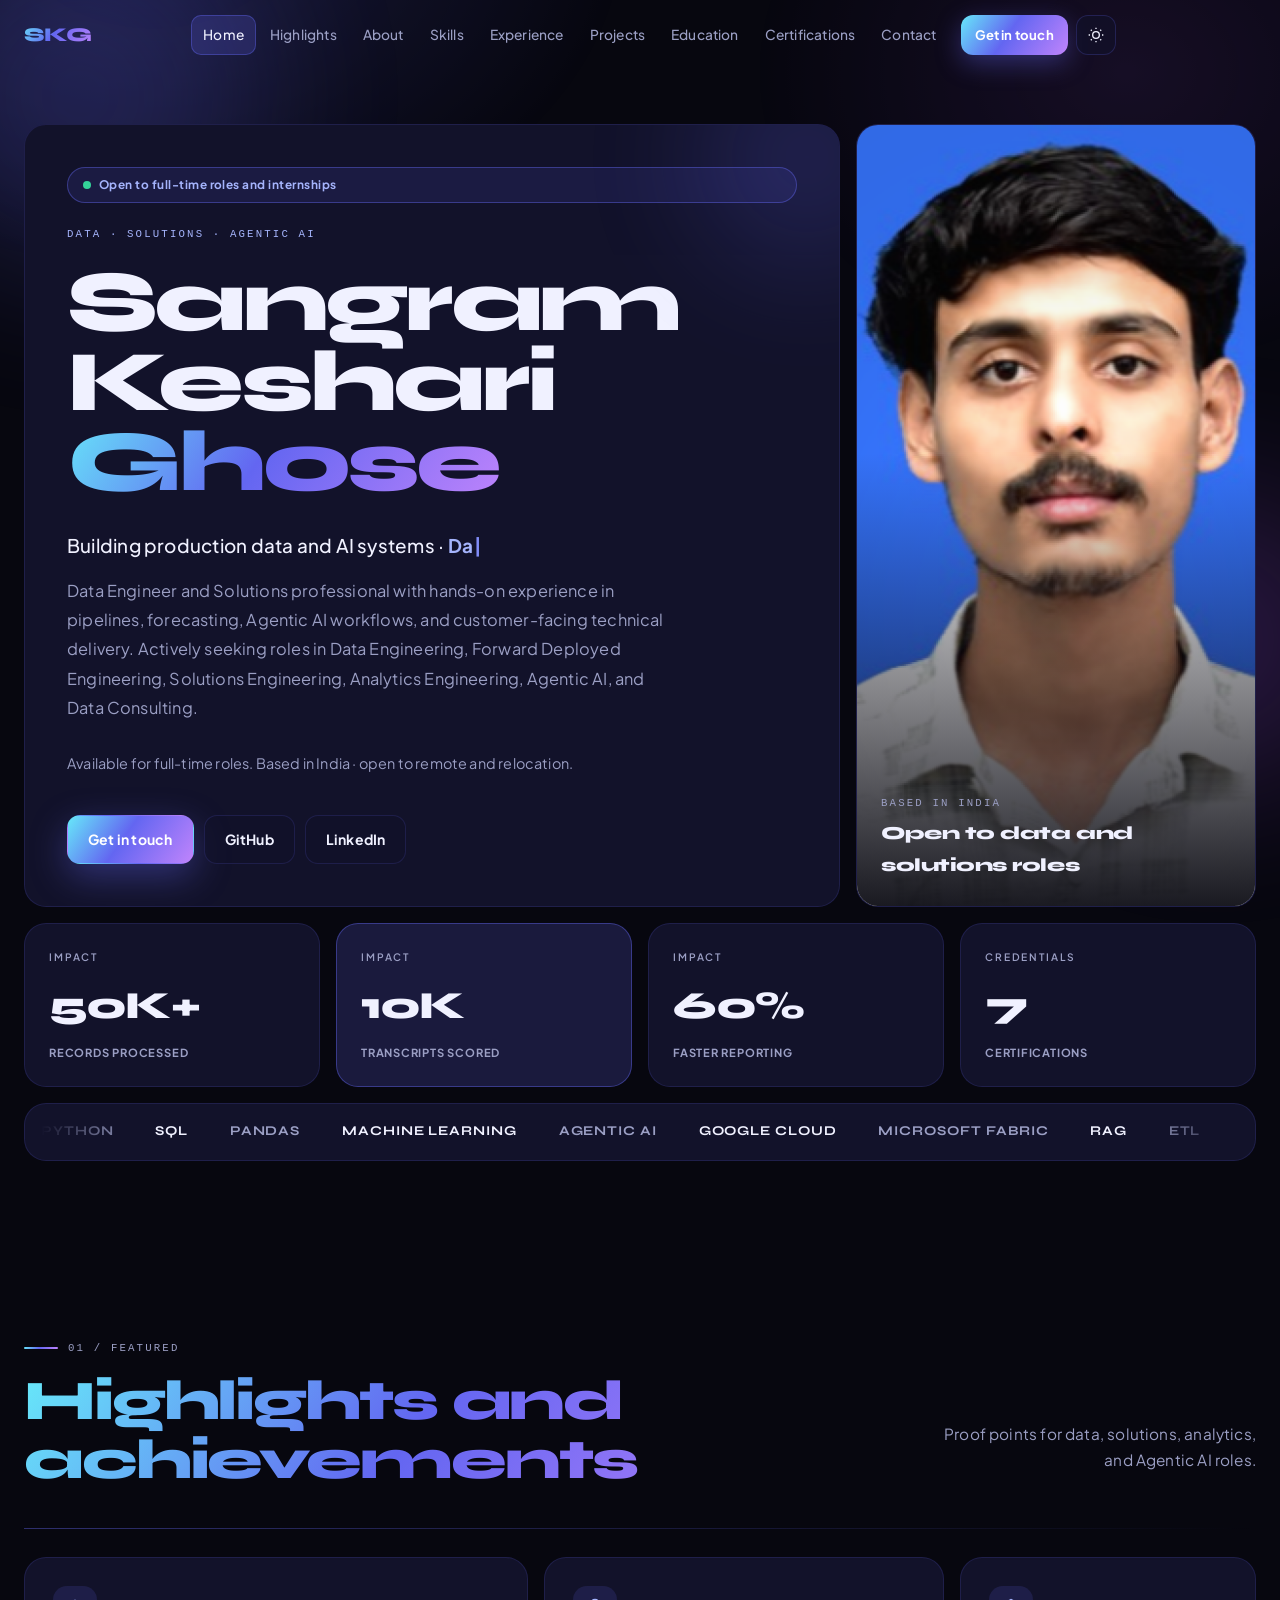
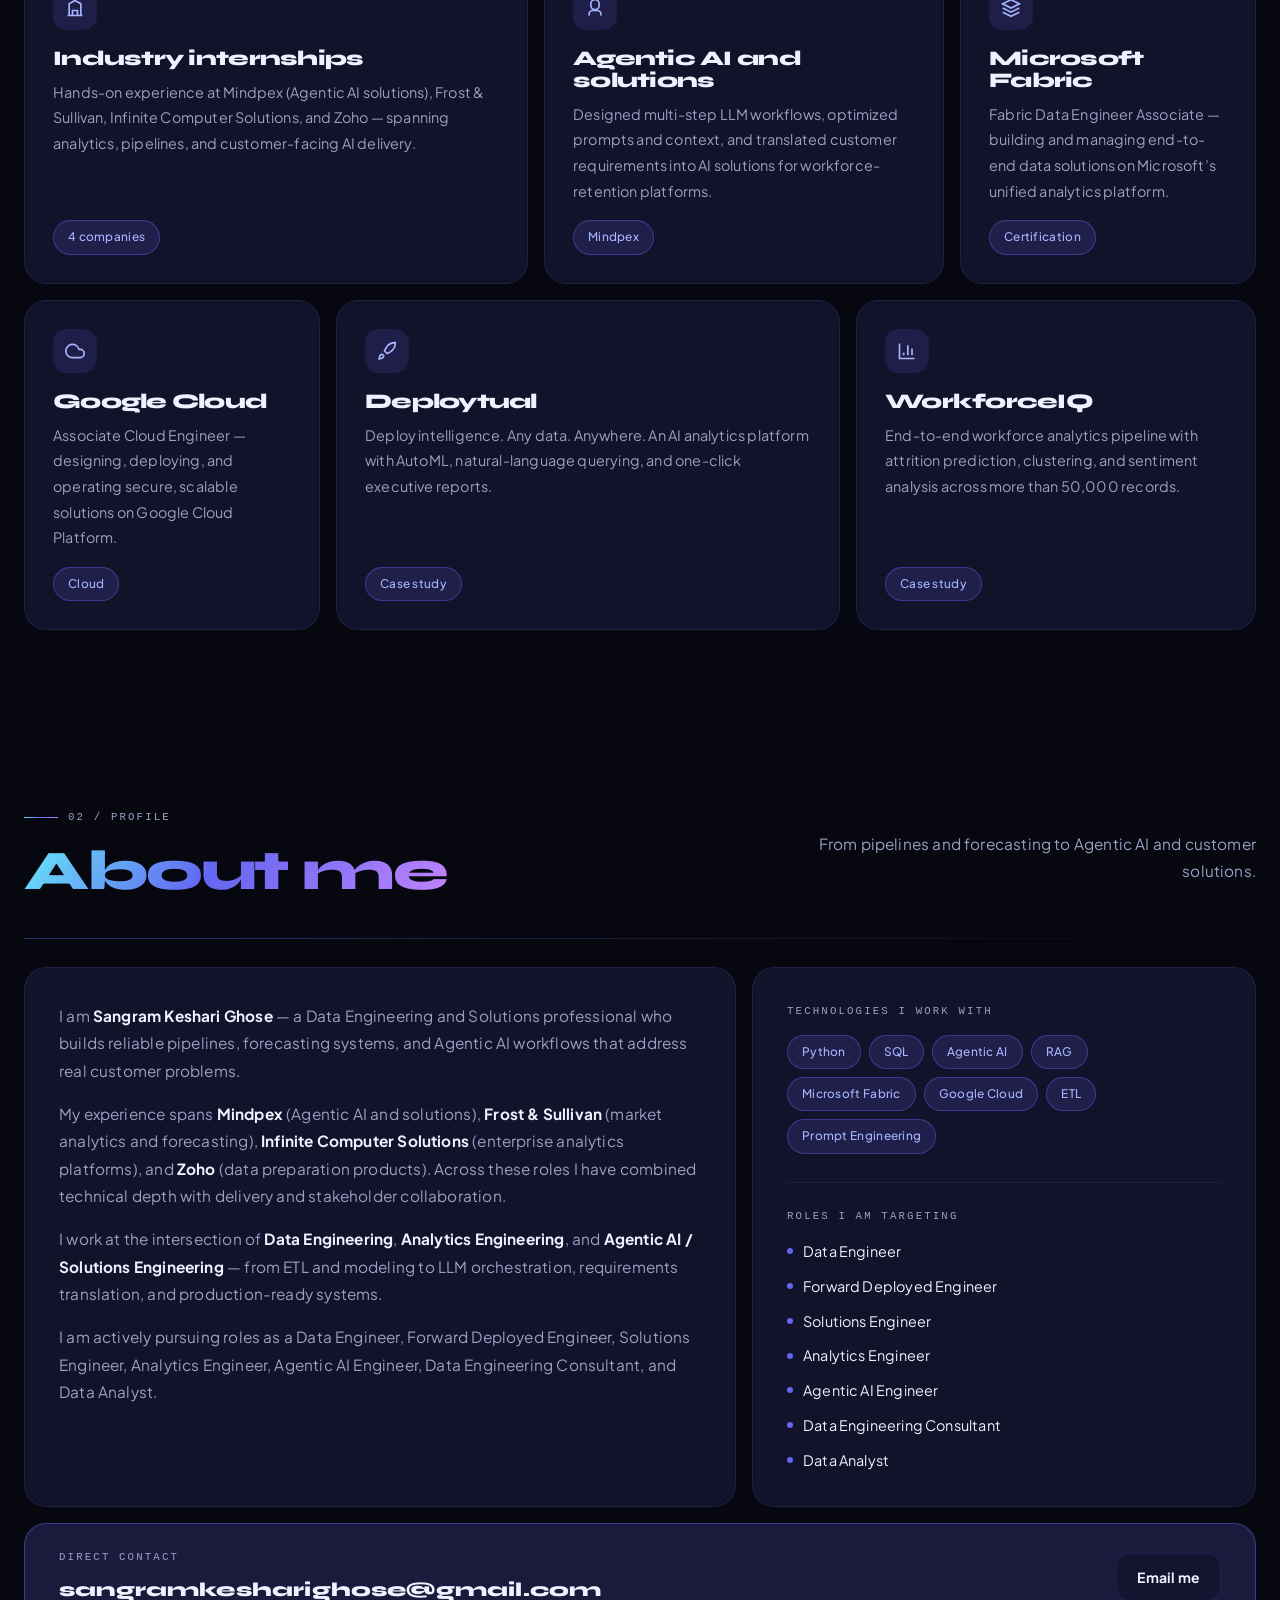
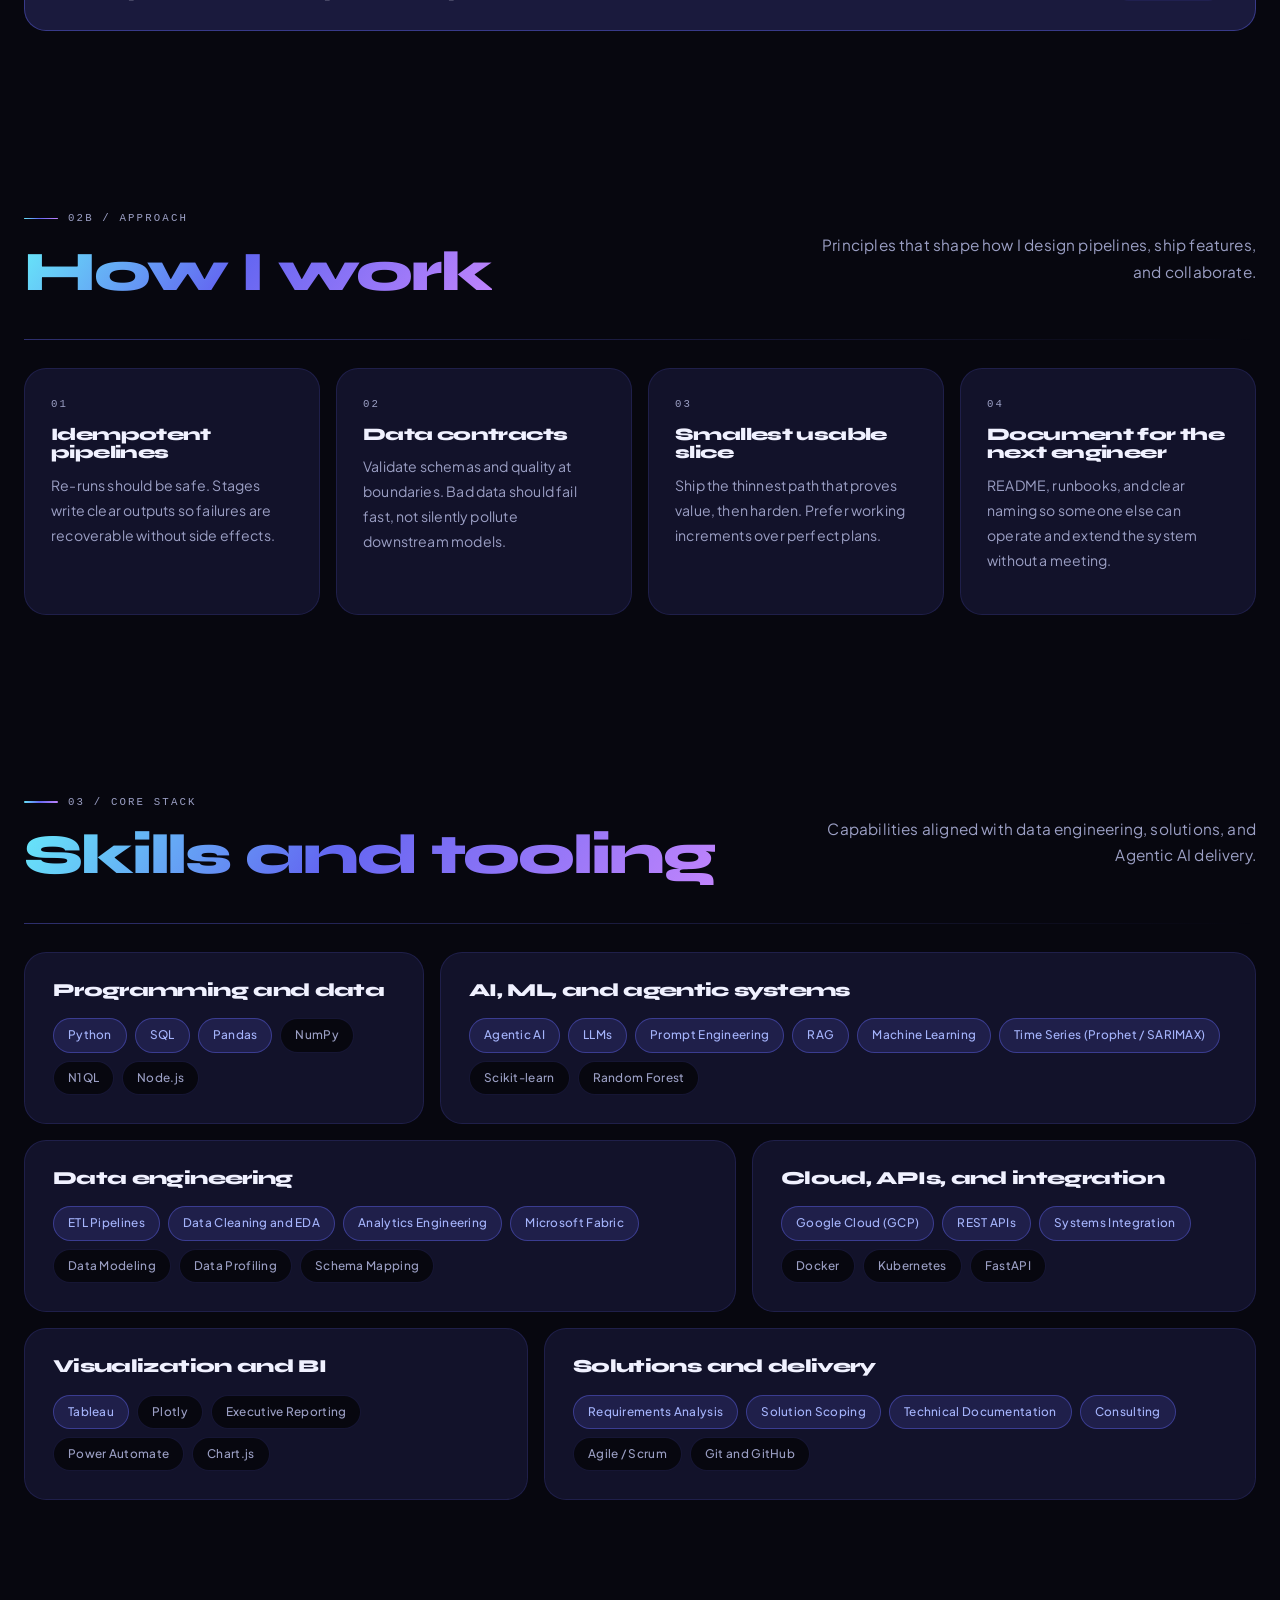
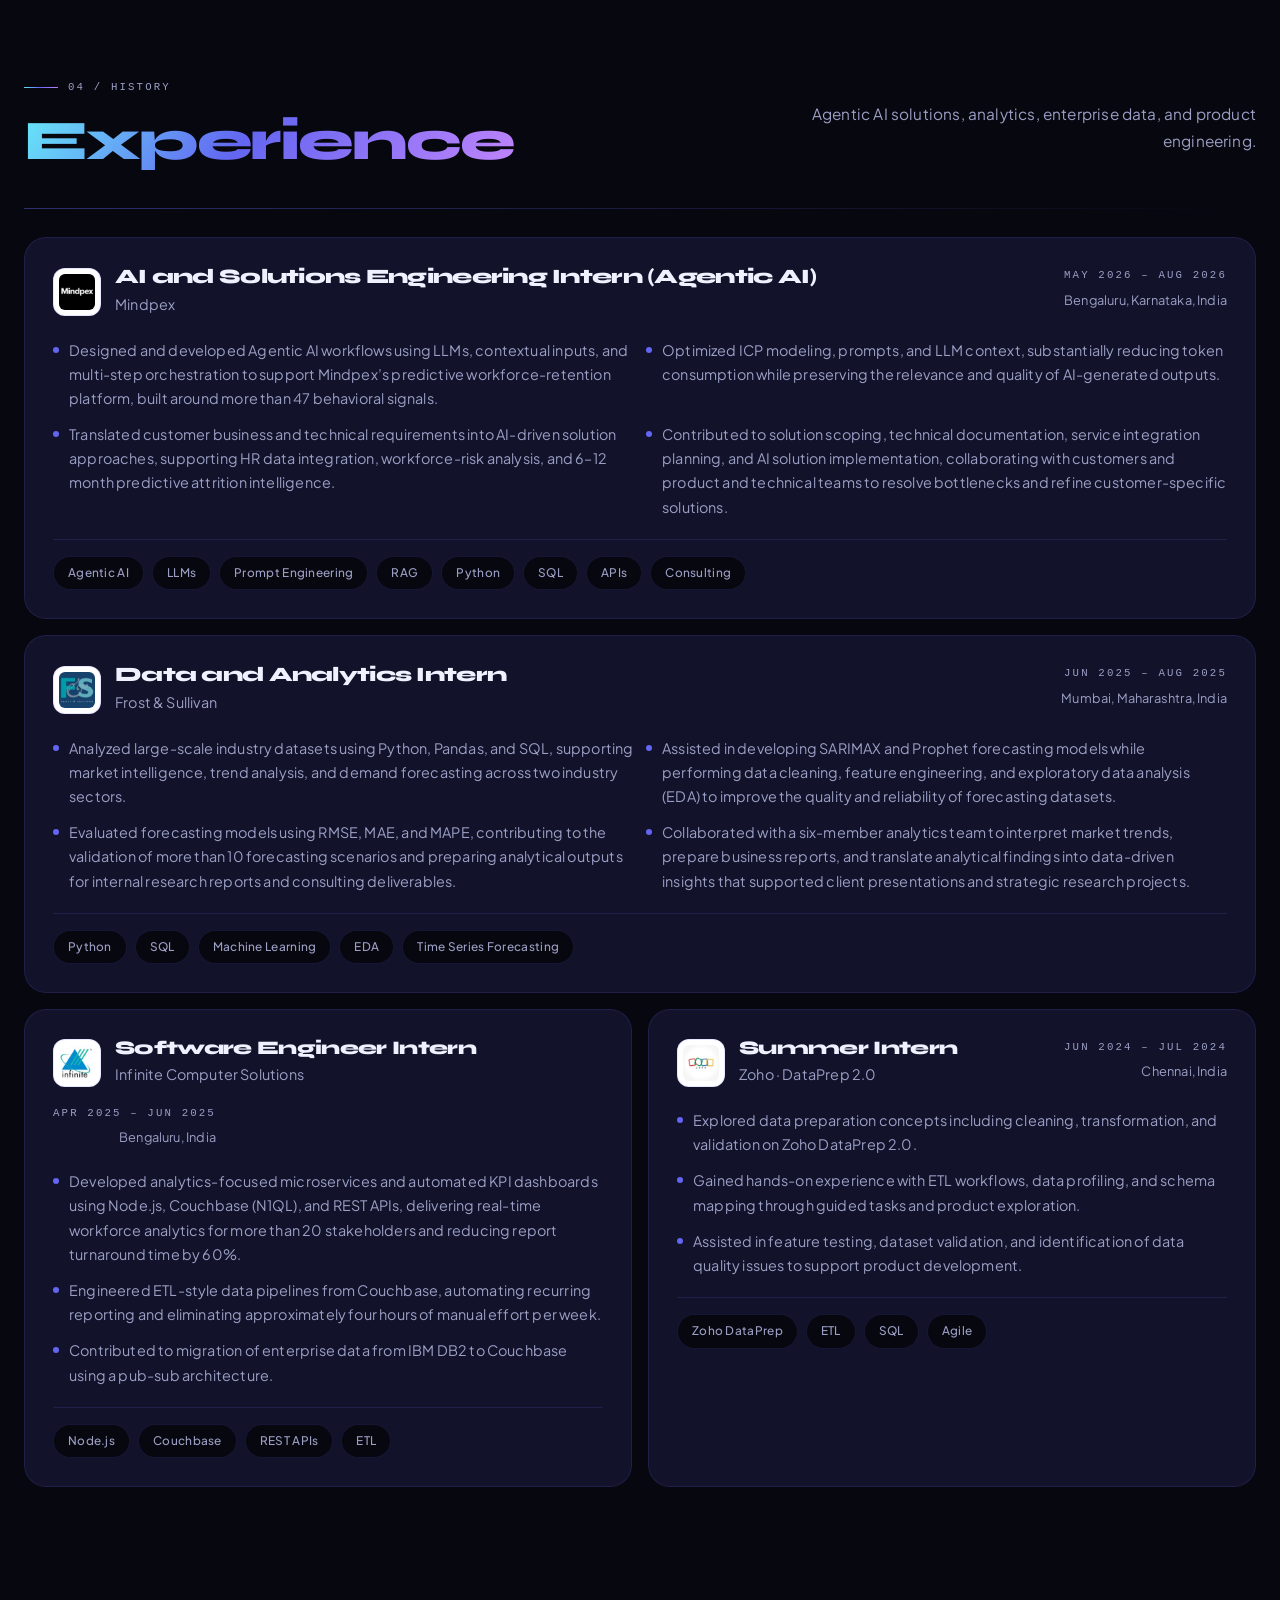
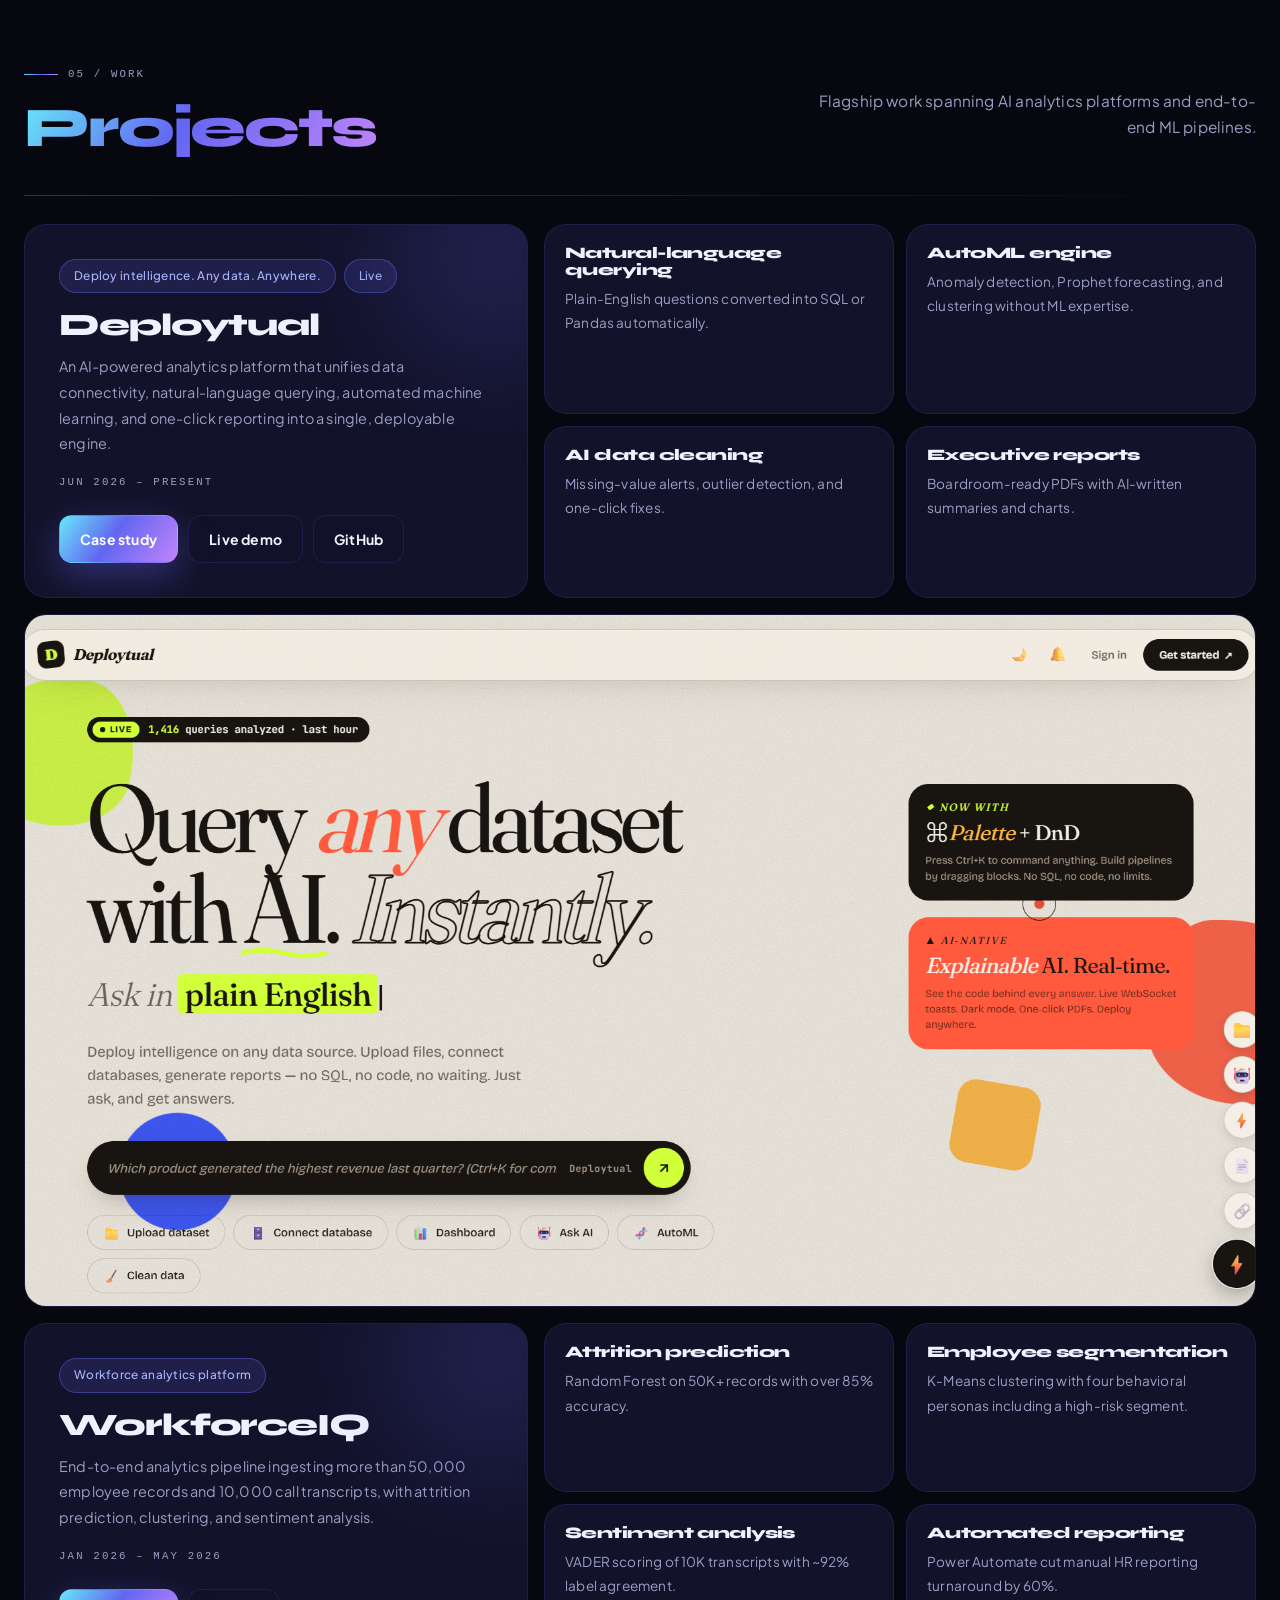
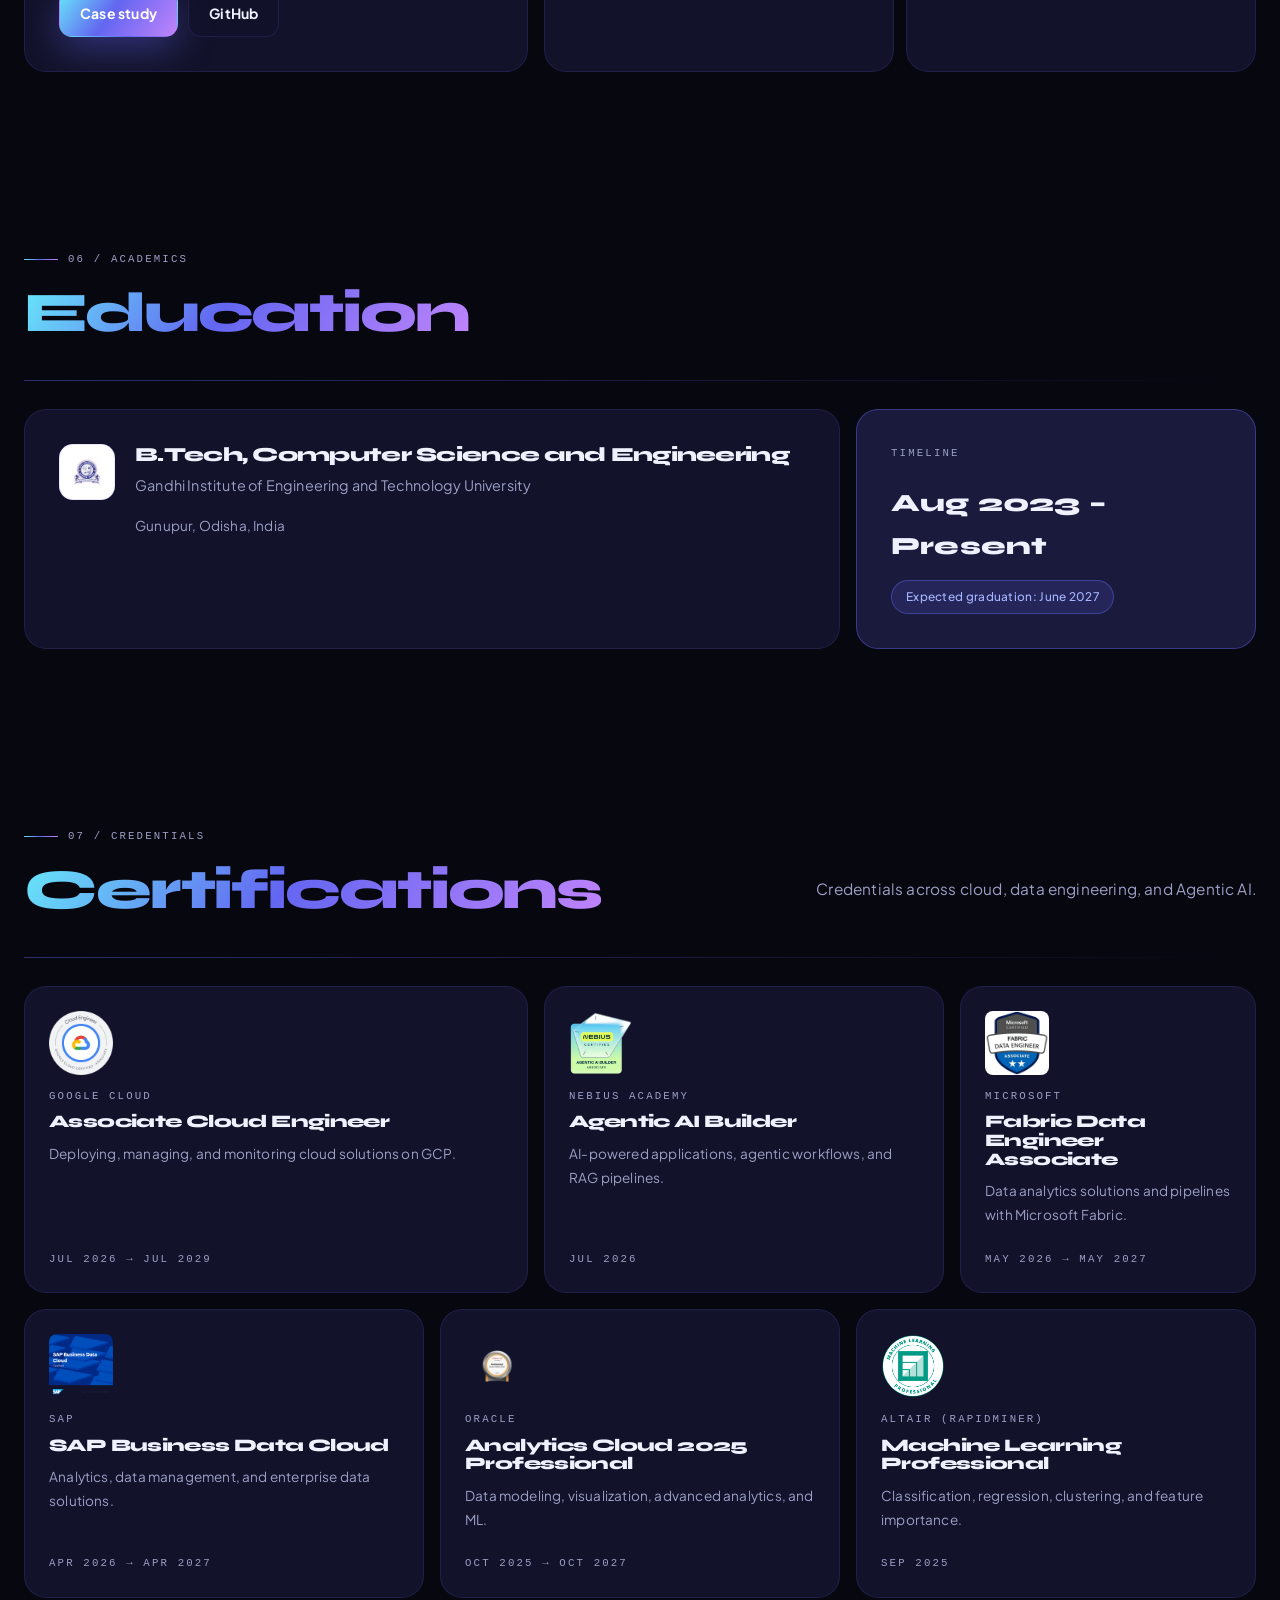
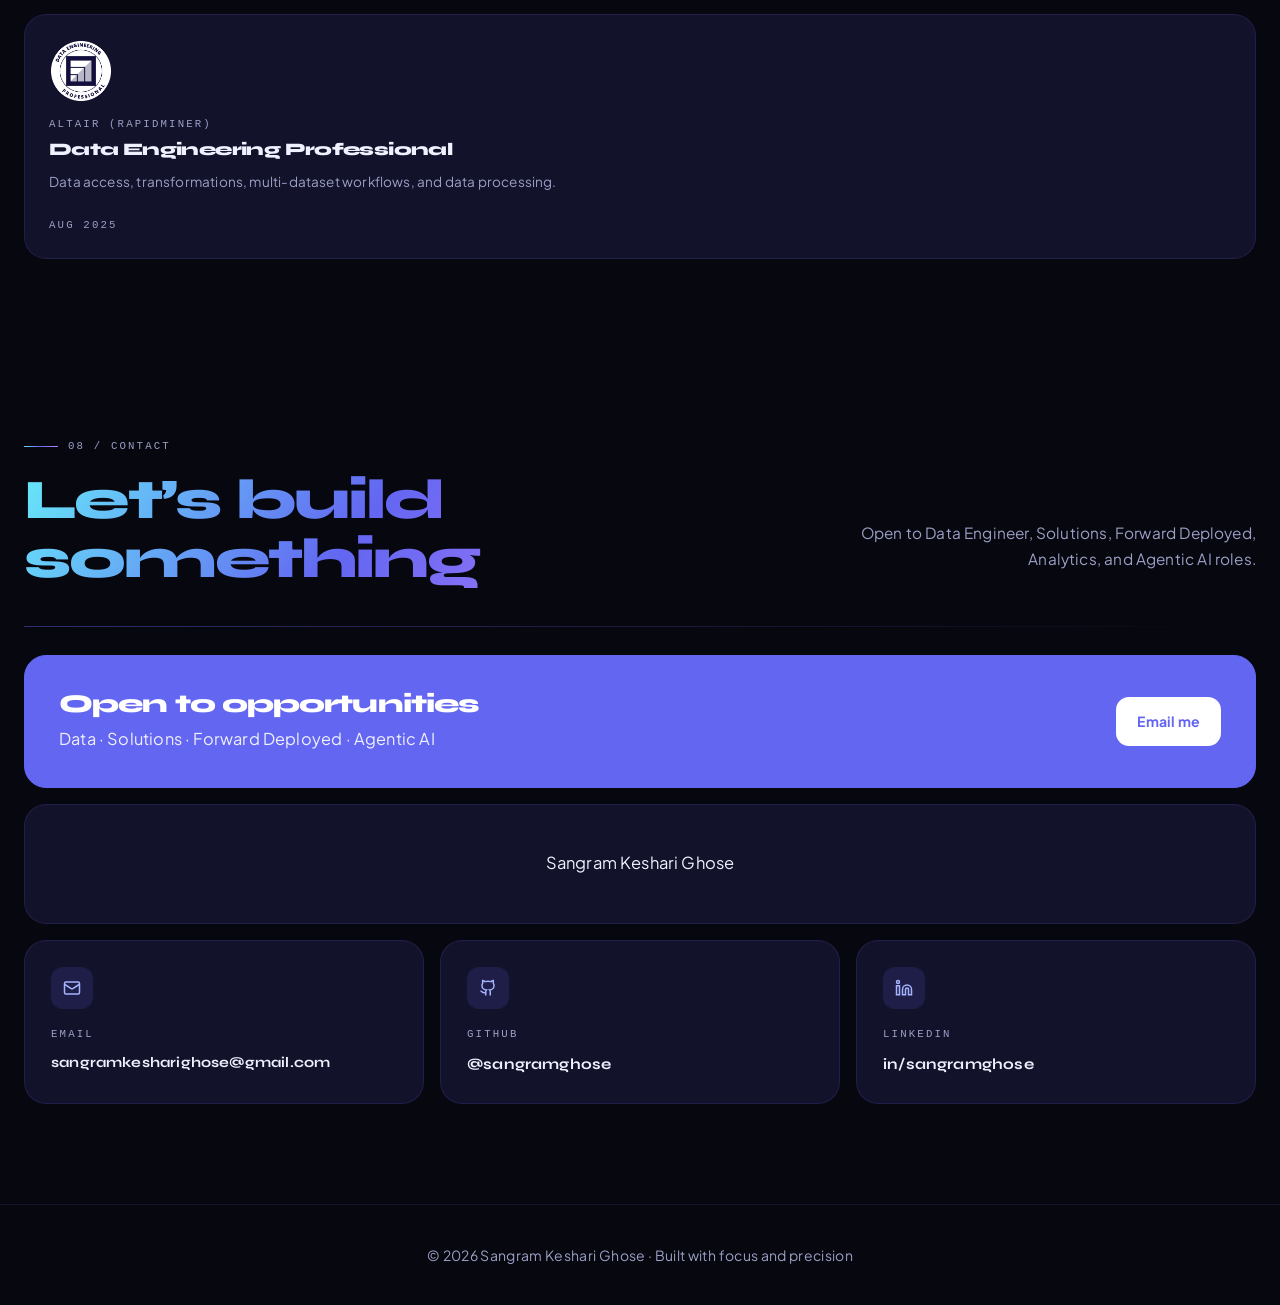
==== commit c16059eb: "Refactor CSS styles for consistency and clarity" ====
--- a/index.html
+++ b/index.html
@@ -118,51 +118,31 @@
 button { font: inherit; cursor: pointer; border: 0; background: none; color: inherit; }
 ul { list-style: none; margin: 0; padding: 0; }
 .skip-link {
-  position: absolute;
-  left: -9999px;
-  top: 0;
-  z-index: 100;
-  padding: 12px 18px;
-  background: var(--primary);
-  color: #fff;
-  font-weight: 700;
-  border-radius: 0 0 10px 0;
+  position: absolute; left: -9999px; top: 0; z-index: 100;
+  padding: 12px 18px; background: var(--primary); color: #fff;
+  font-weight: 700; border-radius: 0 0 10px 0;
 }
 .skip-link:focus { left: 0; }
 .wrap { max-width: var(--max); margin: 0 auto; padding: 0 24px; }
 .mono {
   font-family: ui-monospace, SFMono-Regular, Menlo, Monaco, Consolas, monospace;
-  font-size: 0.67rem;
-  letter-spacing: 0.2em;
-  text-transform: uppercase;
-  color: var(--muted);
-  font-weight: 500;
+  font-size: 0.67rem; letter-spacing: 0.2em; text-transform: uppercase;
+  color: var(--muted); font-weight: 500;
 }
 .text-grad {
   background: var(--grad);
-  -webkit-background-clip: text;
-  background-clip: text;
-  color: transparent;
+  -webkit-background-clip: text; background-clip: text; color: transparent;
 }
 .muted { color: var(--muted); }
 .bg-mesh {
-  position: fixed;
-  inset: 0;
-  z-index: -3;
-  pointer-events: none;
-  opacity: 0.45;
+  position: fixed; inset: 0; z-index: -3; pointer-events: none; opacity: 0.45;
   background:
     radial-gradient(50rem 36rem at 12% -8%, rgba(99, 102, 241, 0.45), transparent 60%),
     radial-gradient(40rem 32rem at 88% 8%, rgba(168, 85, 247, 0.22), transparent 60%);
 }
 .orb {
-  position: fixed;
-  border-radius: 9999px;
-  filter: blur(80px);
-  opacity: 0.22;
-  z-index: -1;
-  pointer-events: none;
-  animation: float 24s ease-in-out infinite;
+  position: fixed; border-radius: 9999px; filter: blur(80px); opacity: 0.22;
+  z-index: -1; pointer-events: none; animation: float 24s ease-in-out infinite;
 }
 .orb-1 { width: 22rem; height: 22rem; top: -5rem; left: -6rem; background: var(--primary); }
 .orb-2 { width: 18rem; height: 18rem; top: 55%; right: -5rem; background: #a855f7; animation-delay: -10s; }
@@ -171,18 +151,13 @@
   50% { transform: translate3d(1.5rem, -2rem, 0) scale(1.05); }
 }
 header {
-  position: fixed;
-  inset-x: 0;
-  top: 0;
-  z-index: 50;
-  height: var(--nav-h);
+  position: fixed; inset-x: 0; top: 0; z-index: 50; height: var(--nav-h);
   transition: background 0.35s ease, border-color 0.35s ease, backdrop-filter 0.35s ease;
   border-bottom: 1px solid transparent;
 }
 header.scrolled {
   background: rgba(7, 7, 15, 0.82);
-  backdrop-filter: blur(18px);
-  -webkit-backdrop-filter: blur(18px);
+  backdrop-filter: blur(18px); -webkit-backdrop-filter: blur(18px);
   border-bottom-color: rgba(99, 102, 241, 0.14);
 }
 [data-theme="light"] header.scrolled {
@@ -190,168 +165,82 @@
   border-bottom-color: rgba(79, 70, 229, 0.12);
 }
 .navrow {
-  display: grid;
-  grid-template-columns: 1fr auto 1fr;
-  align-items: center;
-  height: var(--nav-h);
-  max-width: var(--max);
-  margin: 0 auto;
-  padding: 0 24px;
-  gap: 12px;
+  display: grid; grid-template-columns: 1fr auto 1fr; align-items: center;
+  height: var(--nav-h); max-width: var(--max); margin: 0 auto; padding: 0 24px; gap: 12px;
 }
 .brand {
-  font-family: Syne, system-ui, sans-serif;
-  font-weight: 800;
-  font-size: 1.22rem;
-  letter-spacing: -0.03em;
-  background: var(--grad);
-  -webkit-background-clip: text;
-  background-clip: text;
-  color: transparent;
-  justify-self: start;
+  font-family: Syne, system-ui, sans-serif; font-weight: 800; font-size: 1.22rem;
+  letter-spacing: -0.03em; background: var(--grad);
+  -webkit-background-clip: text; background-clip: text; color: transparent; justify-self: start;
 }
 nav.links {
-  display: flex;
-  align-items: center;
-  justify-content: center;
-  gap: 2px;
-  justify-self: center;
+  display: flex; align-items: center; justify-content: center; gap: 2px; justify-self: center;
 }
 nav.links a {
-  padding: 8px 12px;
-  border-radius: 10px;
-  font-size: 0.86rem;
-  font-weight: 500;
-  color: var(--muted);
-  transition: color 0.2s, background 0.2s, box-shadow 0.2s;
-  white-space: nowrap;
+  padding: 8px 12px; border-radius: 10px; font-size: 0.86rem; font-weight: 500;
+  color: var(--muted); transition: color 0.2s, background 0.2s, box-shadow 0.2s; white-space: nowrap;
 }
 nav.links a:hover { color: var(--fg); background: rgba(99, 102, 241, 0.1); }
 nav.links a.active {
-  color: var(--fg);
-  background: rgba(99, 102, 241, 0.2);
+  color: var(--fg); background: rgba(99, 102, 241, 0.2);
   box-shadow: inset 0 0 0 1px rgba(99, 102, 241, 0.38);
 }
-.nav-actions {
-  display: flex;
-  align-items: center;
-  gap: 8px;
-  justify-self: end;
-}
+.nav-actions { display: flex; align-items: center; gap: 8px; justify-self: end; }
 .iconbtn {
-  width: 40px;
-  height: 40px;
-  border-radius: 12px;
-  border: 1px solid rgba(99, 102, 241, 0.22);
-  background: rgba(18, 18, 42, 0.7);
-  color: var(--fg);
-  display: grid;
-  place-items: center;
-  transition: border-color 0.2s, background 0.2s;
-}
-.iconbtn:hover {
-  border-color: rgba(99, 102, 241, 0.5);
-  background: rgba(99, 102, 241, 0.16);
-}
-.iconbtn:focus-visible,
-.btn:focus-visible,
-a:focus-visible {
-  outline: 2px solid var(--accent);
-  outline-offset: 3px;
+  width: 40px; height: 40px; border-radius: 12px;
+  border: 1px solid rgba(99, 102, 241, 0.22); background: rgba(18, 18, 42, 0.7);
+  color: var(--fg); display: grid; place-items: center; transition: border-color 0.2s, background 0.2s;
+}
+.iconbtn:hover { border-color: rgba(99, 102, 241, 0.5); background: rgba(99, 102, 241, 0.16); }
+.iconbtn:focus-visible, .btn:focus-visible, a:focus-visible {
+  outline: 2px solid var(--accent); outline-offset: 3px;
 }
 [data-theme="light"] .iconbtn {
-  background: rgba(255, 255, 255, 0.85);
-  border-color: rgba(79, 70, 229, 0.18);
+  background: rgba(255, 255, 255, 0.85); border-color: rgba(79, 70, 229, 0.18);
 }
 .btn {
-  display: inline-flex;
-  align-items: center;
-  justify-content: center;
-  gap: 8px;
-  padding: 11px 20px;
-  border-radius: 13px;
-  font-weight: 700;
-  font-size: 0.875rem;
-  letter-spacing: 0.015em;
-  border: 1px solid transparent;
-  transition: transform 0.25s var(--ease), box-shadow 0.25s, background 0.25s;
-  cursor: pointer;
+  display: inline-flex; align-items: center; justify-content: center; gap: 8px;
+  padding: 11px 20px; border-radius: 13px; font-weight: 700; font-size: 0.875rem;
+  letter-spacing: 0.015em; border: 1px solid transparent;
+  transition: transform 0.25s var(--ease), box-shadow 0.25s, background 0.25s; cursor: pointer;
 }
 .btn-primary {
-  background: var(--grad);
-  color: #fff;
-  box-shadow: 0 12px 36px rgba(99, 102, 241, 0.38);
-}
-.btn-primary:hover {
-  transform: translateY(-2px);
-  box-shadow: 0 18px 44px rgba(99, 102, 241, 0.52);
-}
+  background: var(--grad); color: #fff; box-shadow: 0 12px 36px rgba(99, 102, 241, 0.38);
+}
+.btn-primary:hover { transform: translateY(-2px); box-shadow: 0 18px 44px rgba(99, 102, 241, 0.52); }
 .btn-ghost {
   border-color: var(--border);
-  background: color-mix(in oklab, var(--surface) 65%, transparent);
-  color: var(--fg);
-}
-.btn-ghost:hover {
-  border-color: var(--border-strong);
-  transform: translateY(-2px);
-}
+  background: color-mix(in oklab, var(--surface) 65%, transparent); color: var(--fg);
+}
+.btn-ghost:hover { border-color: var(--border-strong); transform: translateY(-2px); }
 .btn-nav-cta {
-  display: inline-flex;
-  align-items: center;
-  justify-content: center;
-  padding: 9px 14px;
-  border-radius: 12px;
-  font-size: 0.82rem;
-  font-weight: 700;
-  color: #fff;
-  background: var(--grad);
-  box-shadow: 0 8px 26px rgba(99, 102, 241, 0.38);
-  white-space: nowrap;
+  display: inline-flex; align-items: center; justify-content: center;
+  padding: 9px 14px; border-radius: 12px; font-size: 0.82rem; font-weight: 700;
+  color: #fff; background: var(--grad); box-shadow: 0 8px 26px rgba(99, 102, 241, 0.38); white-space: nowrap;
 }
 .btn-nav-cta:hover { transform: translateY(-1px); }
 .hamburger {
-  display: none;
-  width: 40px;
-  height: 40px;
-  border-radius: 12px;
-  border: 1px solid rgba(99, 102, 241, 0.22);
-  background: rgba(18, 18, 42, 0.7);
-  place-items: center;
-  flex-direction: column;
-  gap: 5px;
+  display: none; width: 40px; height: 40px; border-radius: 12px;
+  border: 1px solid rgba(99, 102, 241, 0.22); background: rgba(18, 18, 42, 0.7);
+  place-items: center; flex-direction: column; gap: 5px;
 }
 .hamburger span {
-  display: block;
-  width: 18px;
-  height: 2px;
-  background: var(--fg);
-  border-radius: 2px;
-  transition: transform 0.25s, opacity 0.25s;
+  display: block; width: 18px; height: 2px; background: var(--fg);
+  border-radius: 2px; transition: transform 0.25s, opacity 0.25s;
 }
 .hamburger[aria-expanded="true"] span:nth-child(1) { transform: translateY(7px) rotate(45deg); }
 .hamburger[aria-expanded="true"] span:nth-child(2) { opacity: 0; }
 .hamburger[aria-expanded="true"] span:nth-child(3) { transform: translateY(-7px) rotate(-45deg); }
 .mobile-panel {
-  position: fixed;
-  inset: var(--nav-h) 0 0 0;
-  z-index: 45;
-  background: rgba(7, 7, 15, 0.96);
-  backdrop-filter: blur(16px);
-  padding: 28px 24px;
-  transform: translateX(100%);
-  transition: transform 0.35s var(--ease);
-  display: flex;
-  flex-direction: column;
-  gap: 8px;
+  position: fixed; inset: var(--nav-h) 0 0 0; z-index: 45;
+  background: rgba(7, 7, 15, 0.96); backdrop-filter: blur(16px);
+  padding: 28px 24px; transform: translateX(100%);
+  transition: transform 0.35s var(--ease); display: flex; flex-direction: column; gap: 8px;
 }
 .mobile-panel.open { transform: translateX(0); }
 [data-theme="light"] .mobile-panel { background: rgba(245, 246, 251, 0.97); }
 .mobile-panel a {
-  padding: 14px 16px;
-  border-radius: 12px;
-  font-size: 1.05rem;
-  font-weight: 600;
-  color: var(--fg);
+  padding: 14px 16px; border-radius: 12px; font-size: 1.05rem; font-weight: 600; color: var(--fg);
 }
 .mobile-panel a:hover { background: rgba(99, 102, 241, 0.12); }
 @media (max-width: 960px) {
@@ -362,84 +251,34 @@
 }
 section { padding: 84px 0; }
 .sec-head { margin-bottom: 38px; }
-.sec-head .label {
-  display: inline-flex;
-  align-items: center;
-  gap: 10px;
-  margin-bottom: 14px;
-}
-.sec-head .label .line {
-  width: 34px;
-  height: 1.5px;
-  background: var(--grad);
-  border-radius: 2px;
-}
-.sec-head h2 {
-  font-size: clamp(2.15rem, 4.9vw, 3.5rem);
-  letter-spacing: -0.038em;
-}
+.sec-head .label { display: inline-flex; align-items: center; gap: 10px; margin-bottom: 14px; }
+.sec-head .label .line { width: 34px; height: 1.5px; background: var(--grad); border-radius: 2px; }
+.sec-head h2 { font-size: clamp(2.15rem, 4.9vw, 3.5rem); letter-spacing: -0.038em; }
 .sec-head .desc {
-  max-width: 28rem;
-  color: var(--muted);
-  font-size: 0.96rem;
-  line-height: 1.72;
-  margin-top: 10px;
+  max-width: 28rem; color: var(--muted); font-size: 0.96rem; line-height: 1.72; margin-top: 10px;
 }
 @media (min-width: 768px) {
-  .sec-head {
-    display: flex;
-    align-items: flex-end;
-    justify-content: space-between;
-    gap: 28px;
-  }
+  .sec-head { display: flex; align-items: flex-end; justify-content: space-between; gap: 28px; }
   .sec-head .desc { margin-top: 0; text-align: right; }
 }
 .sec-rule {
-  height: 1px;
-  background: linear-gradient(90deg, var(--border-strong), transparent);
-  margin-top: 24px;
-}
-.bento {
-  display: grid;
-  grid-template-columns: 1fr;
-  gap: 16px;
-}
-@media (min-width: 768px) {
-  .bento { grid-template-columns: repeat(12, 1fr); }
-}
+  height: 1px; background: linear-gradient(90deg, var(--border-strong), transparent); margin-top: 24px;
+}
+.bento { display: grid; grid-template-columns: 1fr; gap: 16px; }
+@media (min-width: 768px) { .bento { grid-template-columns: repeat(12, 1fr); } }
 .tile {
-  position: relative;
-  overflow: hidden;
-  border-radius: var(--radius);
-  border: 1px solid var(--border);
-  background: var(--surface);
+  position: relative; overflow: hidden; border-radius: var(--radius);
+  border: 1px solid var(--border); background: var(--surface);
   transition: border-color 0.35s, transform 0.4s var(--ease), box-shadow 0.35s;
 }
 .tile:hover {
-  border-color: var(--border-strong);
-  transform: translateY(-3px);
-  box-shadow: var(--card-shadow);
+  border-color: var(--border-strong); transform: translateY(-3px); box-shadow: var(--card-shadow);
 }
 .tile-glow::before {
-  content: "";
-  position: absolute;
-  top: -5rem;
-  right: -5rem;
-  width: 14rem;
-  height: 14rem;
-  border-radius: 9999px;
-  background: var(--primary);
-  opacity: 0.18;
-  filter: blur(60px);
-  pointer-events: none;
-}
-.span-12 { grid-column: span 1; }
-.span-8 { grid-column: span 1; }
-.span-7 { grid-column: span 1; }
-.span-6 { grid-column: span 1; }
-.span-5 { grid-column: span 1; }
-.span-4 { grid-column: span 1; }
-.span-3 { grid-column: span 1; }
+  content: ""; position: absolute; top: -5rem; right: -5rem; width: 14rem; height: 14rem;
+  border-radius: 9999px; background: var(--primary); opacity: 0.18; filter: blur(60px); pointer-events: none;
+}
+.span-12, .span-8, .span-7, .span-6, .span-5, .span-4, .span-3 { grid-column: span 1; }
 @media (min-width: 768px) {
   .span-12 { grid-column: span 12; }
   .span-8 { grid-column: span 8; }
@@ -450,240 +289,122 @@
   .span-3 { grid-column: span 3; }
 }
 .pill {
-  display: inline-block;
-  padding: 6px 14px;
-  border-radius: 999px;
-  font-size: 0.74rem;
-  font-weight: 500;
-  letter-spacing: 0.025em;
-  border: 1px solid var(--border);
-  background: var(--bg);
-  color: var(--muted);
+  display: inline-block; padding: 6px 14px; border-radius: 999px; font-size: 0.74rem;
+  font-weight: 500; letter-spacing: 0.025em; border: 1px solid var(--border);
+  background: var(--bg); color: var(--muted);
 }
 .pill-accent {
-  border-color: var(--border-strong);
-  background: rgba(99, 102, 241, 0.16);
-  color: var(--accent2);
+  border-color: var(--border-strong); background: rgba(99, 102, 241, 0.16); color: var(--accent2);
 }
 .icon-box {
-  width: 44px;
-  height: 44px;
-  border-radius: 14px;
-  display: grid;
-  place-items: center;
-  background: rgba(99, 102, 241, 0.15);
-  color: var(--accent2);
-  flex-shrink: 0;
+  width: 44px; height: 44px; border-radius: 14px; display: grid; place-items: center;
+  background: rgba(99, 102, 241, 0.15); color: var(--accent2); flex-shrink: 0;
 }
 .icon-box svg { width: 20px; height: 20px; }
 .hero { padding-top: calc(var(--nav-h) + 54px); }
 .hero-badge {
-  display: inline-flex;
-  align-items: center;
-  gap: 8px;
-  padding: 7px 15px;
-  border-radius: 999px;
-  border: 1px solid var(--border-strong);
-  background: rgba(99, 102, 241, 0.12);
-  font-size: 0.74rem;
-  font-weight: 700;
-  letter-spacing: 0.04em;
-  color: var(--accent2);
+  display: inline-flex; align-items: center; gap: 8px; padding: 7px 15px; border-radius: 999px;
+  border: 1px solid var(--border-strong); background: rgba(99, 102, 241, 0.12);
+  font-size: 0.74rem; font-weight: 700; letter-spacing: 0.04em; color: var(--accent2);
 }
 .pulse {
-  width: 8px;
-  height: 8px;
-  border-radius: 99px;
-  background: #34d399;
-  box-shadow: 0 0 0 0 rgba(52, 211, 153, 0.5);
-  animation: pulse 2s infinite;
+  width: 8px; height: 8px; border-radius: 99px; background: #34d399;
+  box-shadow: 0 0 0 0 rgba(52, 211, 153, 0.5); animation: pulse 2s infinite;
 }
 @keyframes pulse {
   0%, 100% { box-shadow: 0 0 0 0 rgba(52, 211, 153, 0.45); }
   60% { box-shadow: 0 0 0 9px transparent; }
 }
 .hero h1 {
-  font-size: clamp(3rem, 7.4vw, 5.4rem);
-  margin: 18px 0 14px;
-  line-height: 0.93;
-  letter-spacing: -0.042em;
+  font-size: clamp(3rem, 7.4vw, 5.4rem); margin: 18px 0 14px;
+  line-height: 0.93; letter-spacing: -0.042em;
 }
 .typed { color: var(--accent2); font-weight: 700; }
 .typed::after {
-  content: "|";
-  margin-left: 1px;
-  animation: blink 1s steps(1) infinite;
-  color: var(--accent);
+  content: "|"; margin-left: 1px; animation: blink 1s steps(1) infinite; color: var(--accent);
 }
 @keyframes blink { 50% { opacity: 0; } }
 .portrait { position: relative; min-height: 280px; padding: 0; }
 @media (min-width: 768px) { .portrait { min-height: 100%; } }
-.portrait img {
-  width: 100%;
-  height: 100%;
-  object-fit: cover;
-  min-height: 280px;
-}
+.portrait img { width: 100%; height: 100%; object-fit: cover; min-height: 280px; }
 .portrait-overlay {
-  position: absolute;
-  inset: 0;
-  background: linear-gradient(180deg, transparent 42%, var(--bg));
-  opacity: 0.92;
-  pointer-events: none;
-}
-.portrait-cap {
-  position: absolute;
-  left: 24px;
-  right: 24px;
-  bottom: 24px;
-  z-index: 2;
-}
+  position: absolute; inset: 0;
+  background: linear-gradient(180deg, transparent 42%, var(--bg)); opacity: 0.92; pointer-events: none;
+}
+.portrait-cap { position: absolute; left: 24px; right: 24px; bottom: 24px; z-index: 2; }
 .metric-label {
-  font-size: 0.64rem;
-  letter-spacing: 0.18em;
-  text-transform: uppercase;
-  color: var(--muted);
-  font-weight: 600;
+  font-size: 0.64rem; letter-spacing: 0.18em; text-transform: uppercase;
+  color: var(--muted); font-weight: 600;
 }
 .metric-val {
-  font-family: Syne, sans-serif;
-  font-size: 2.4rem;
-  font-weight: 800;
-  margin-top: 8px;
-  letter-spacing: -0.035em;
+  font-family: Syne, sans-serif; font-size: 2.4rem; font-weight: 800;
+  margin-top: 8px; letter-spacing: -0.035em;
 }
 .metric-sub {
-  font-size: 0.7rem;
-  font-weight: 700;
-  text-transform: uppercase;
-  letter-spacing: 0.07em;
-  color: var(--muted);
-  margin-top: 4px;
+  font-size: 0.7rem; font-weight: 700; text-transform: uppercase;
+  letter-spacing: 0.07em; color: var(--muted); margin-top: 4px;
 }
 .metric-link {
-  display: flex;
-  flex-direction: column;
-  justify-content: space-between;
-  padding: 24px;
-  color: inherit;
-  height: 100%;
+  display: flex; flex-direction: column; justify-content: space-between;
+  padding: 24px; color: inherit; height: 100%;
 }
 .marquee-wrap {
-  overflow: hidden;
-  mask-image: linear-gradient(90deg, transparent, #000 8%, #000 92%, transparent);
+  overflow: hidden; mask-image: linear-gradient(90deg, transparent, #000 8%, #000 92%, transparent);
 }
 .marquee-track {
-  display: flex;
-  gap: 2.6rem;
-  width: max-content;
-  animation: marquee 34s linear infinite;
+  display: flex; gap: 2.6rem; width: max-content; animation: marquee 34s linear infinite;
 }
 .marquee-wrap:hover .marquee-track { animation-play-state: paused; }
 @keyframes marquee { to { transform: translateX(-50%); } }
 .marquee-track span {
-  font-family: Syne, sans-serif;
-  font-size: 0.84rem;
-  font-weight: 700;
-  text-transform: uppercase;
-  letter-spacing: 0.07em;
-  white-space: nowrap;
+  font-family: Syne, sans-serif; font-size: 0.84rem; font-weight: 700;
+  text-transform: uppercase; letter-spacing: 0.07em; white-space: nowrap;
 }
 .marquee-track span:nth-child(odd) { color: var(--muted); }
 .reveal {
-  opacity: 0;
-  transform: translateY(22px);
+  opacity: 0; transform: translateY(22px);
   transition: opacity 0.7s var(--ease), transform 0.7s var(--ease);
 }
 .reveal.in { opacity: 1; transform: none; }
 .exp-logo {
-  width: 48px;
-  height: 48px;
-  border-radius: 12px;
-  object-fit: contain;
-  background: #fff;
-  padding: 5px;
-  border: 1px solid var(--border);
-  flex-shrink: 0;
-}
-.exp-bullets {
-  display: grid;
-  gap: 12px;
-  margin-top: 20px;
-  padding: 0;
-}
-@media (min-width: 768px) {
-  .exp-bullets.two { grid-template-columns: 1fr 1fr; }
-}
+  width: 48px; height: 48px; border-radius: 12px; object-fit: contain;
+  background: #fff; padding: 5px; border: 1px solid var(--border); flex-shrink: 0;
+}
+.exp-bullets { display: grid; gap: 12px; margin-top: 20px; padding: 0; }
+@media (min-width: 768px) { .exp-bullets.two { grid-template-columns: 1fr 1fr; } }
 .exp-bullets li {
-  display: flex;
-  gap: 10px;
-  font-size: 0.9rem;
-  color: var(--muted);
-  line-height: 1.68;
-  list-style: none;
+  display: flex; gap: 10px; font-size: 0.9rem; color: var(--muted);
+  line-height: 1.68; list-style: none;
 }
 .exp-bullets li::before {
-  content: "";
-  width: 6px;
-  height: 6px;
-  border-radius: 99px;
-  background: var(--primary);
-  margin-top: 9px;
-  flex-shrink: 0;
+  content: ""; width: 6px; height: 6px; border-radius: 99px;
+  background: var(--primary); margin-top: 9px; flex-shrink: 0;
 }
 a.tile-link { display: flex; flex-direction: column; color: inherit; }
 .project-preview {
-  border-radius: var(--radius);
-  overflow: hidden;
-  border: 1px solid var(--border);
-  background: #0a0a18;
-  aspect-ratio: 16 / 9;
+  border-radius: var(--radius); overflow: hidden; border: 1px solid var(--border);
+  background: #0a0a18; aspect-ratio: 16 / 9;
 }
 .project-preview img {
-  width: 100%;
-  height: 100%;
-  object-fit: cover;
-  object-position: top center;
+  width: 100%; height: 100%; object-fit: cover; object-position: top center;
   transition: transform 0.55s var(--ease);
 }
 .tile:hover .project-preview img { transform: scale(1.03); }
 .cert-badge {
-  width: 64px;
-  height: 64px;
-  object-fit: contain;
-  margin-bottom: 12px;
-  border-radius: 8px;
+  width: 64px; height: 64px; object-fit: contain; margin-bottom: 12px; border-radius: 8px;
 }
 .contact-icon {
-  width: 42px;
-  height: 42px;
-  border-radius: 12px;
-  display: grid;
-  place-items: center;
-  background: rgba(99, 102, 241, 0.15);
-  color: var(--accent2);
-  margin-bottom: 16px;
+  width: 42px; height: 42px; border-radius: 12px; display: grid; place-items: center;
+  background: rgba(99, 102, 241, 0.15); color: var(--accent2); margin-bottom: 16px;
 }
 .contact-icon svg { width: 18px; height: 18px; }
-.now-line {
-  font-size: 0.9rem;
-  color: var(--muted);
-  margin-top: 12px;
-}
+.now-line { font-size: 0.9rem; color: var(--muted); margin-top: 12px; }
 .linkedin-badge-wrap {
-  display: flex;
-  align-items: center;
-  justify-content: center;
-  padding: 28px;
-  min-height: 120px;
+  display: flex; align-items: center; justify-content: center; padding: 28px; min-height: 120px;
 }
 footer {
-  border-top: 1px solid var(--border);
-  padding: 38px 0;
-  text-align: center;
-  color: var(--muted);
-  font-size: 0.875rem;
-  letter-spacing: 0.025em;
+  border-top: 1px solid var(--border); padding: 38px 0; text-align: center;
+  color: var(--muted); font-size: 0.875rem; letter-spacing: 0.025em;
 }
 @media (prefers-reduced-motion: reduce) {
   .reveal { opacity: 1; transform: none; transition: none; }
@@ -775,15 +496,15 @@
           </div>
         </div>
 
-        <a class="tile reveal span-3 metric-link" href="#projects">
+        <a class="tile reveal span-3 metric-link" href="projects/workforceiq.html">
           <div class="metric-label">Impact</div>
           <div><div class="metric-val">50K+</div><div class="metric-sub">Records processed</div></div>
         </a>
-        <a class="tile reveal span-3 metric-link" href="#projects" style="background:var(--elevated);border-color:var(--border-strong)">
+        <a class="tile reveal span-3 metric-link" href="projects/workforceiq.html" style="background:var(--elevated);border-color:var(--border-strong)">
           <div class="metric-label">Impact</div>
           <div><div class="metric-val">10K</div><div class="metric-sub">Transcripts scored</div></div>
         </a>
-        <a class="tile reveal span-3 metric-link" href="#experience">
+        <a class="tile reveal span-3 metric-link" href="projects/workforceiq.html">
           <div class="metric-label">Impact</div>
           <div><div class="metric-val">60%</div><div class="metric-sub">Faster reporting</div></div>
         </a>
@@ -836,13 +557,13 @@
           <div class="icon-box" aria-hidden="true"><svg viewBox="0 0 24 24" fill="none" stroke="currentColor" stroke-width="2"><path d="M4.5 16.5c-1.5 1.26-2 5-2 5s3.74-.5 5-2c.71-.84.7-2.13-.09-2.91a2.18 2.18 0 0 0-2.91-.09z"/><path d="M12 15l-3-3a22 22 0 0 1 2-3.95A12.88 12.88 0 0 1 22 2c0 2.72-.78 7.5-6 11a22.35 22.35 0 0 1-4 2z"/></svg></div>
           <h3 style="font-size:1.3rem;margin-top:18px">Deploytual</h3>
           <p class="muted" style="font-size:.9rem;margin:10px 0 16px;flex:1">Deploy intelligence. Any data. Anywhere. An AI analytics platform with AutoML, natural-language querying, and one-click executive reports.</p>
-          <div><span class="pill pill-accent">Flagship project</span></div>
+          <div><a class="pill pill-accent" href="projects/deploytual.html">Case study</a></div>
         </div>
         <div class="tile reveal span-4" style="padding:28px;display:flex;flex-direction:column">
           <div class="icon-box" aria-hidden="true"><svg viewBox="0 0 24 24" fill="none" stroke="currentColor" stroke-width="2"><path d="M3 3v18h18"/><path d="M18 17V9"/><path d="M13 17V5"/><path d="M8 17v-3"/></svg></div>
           <h3 style="font-size:1.3rem;margin-top:18px">WorkforceIQ</h3>
           <p class="muted" style="font-size:.9rem;margin:10px 0 16px;flex:1">End-to-end workforce analytics pipeline with attrition prediction, clustering, and sentiment analysis across more than 50,000 records.</p>
-          <div><span class="pill pill-accent">ML pipeline</span></div>
+          <div><a class="pill pill-accent" href="projects/workforceiq.html">Case study</a></div>
         </div>
       </div>
     </section>
@@ -1110,7 +831,8 @@
               <div class="mono" style="margin-top:16px">Jun 2026 – Present</div>
             </div>
             <div style="display:flex;flex-wrap:wrap;gap:10px;margin-top:24px">
-              <a class="btn btn-primary" href="https://deploytual.netlify.app/" target="_blank" rel="noopener">Live demo</a>
+              <a class="btn btn-primary" href="projects/deploytual.html">Case study</a>
+              <a class="btn btn-ghost" href="https://deploytual.netlify.app/" target="_blank" rel="noopener">Live demo</a>
               <a class="btn btn-ghost" href="https://github.com/sangramghose/Deploytual" target="_blank" rel="noopener">GitHub</a>
             </div>
           </div>
@@ -1133,7 +855,8 @@
               <div class="mono" style="margin-top:16px">Jan 2026 – May 2026</div>
             </div>
             <div style="display:flex;flex-wrap:wrap;gap:10px;margin-top:24px">
-              <a class="btn btn-primary" href="https://github.com/sangramghose/Workforce-and-Industry-Trend-Analyzer" target="_blank" rel="noopener">View on GitHub</a>
+              <a class="btn btn-primary" href="projects/workforceiq.html">Case study</a>
+              <a class="btn btn-ghost" href="https://github.com/sangramghose/Workforce-and-Industry-Trend-Analyzer" target="_blank" rel="noopener">GitHub</a>
             </div>
           </div>
           <div class="reveal span-7" style="display:grid;grid-template-columns:1fr 1fr;gap:12px">
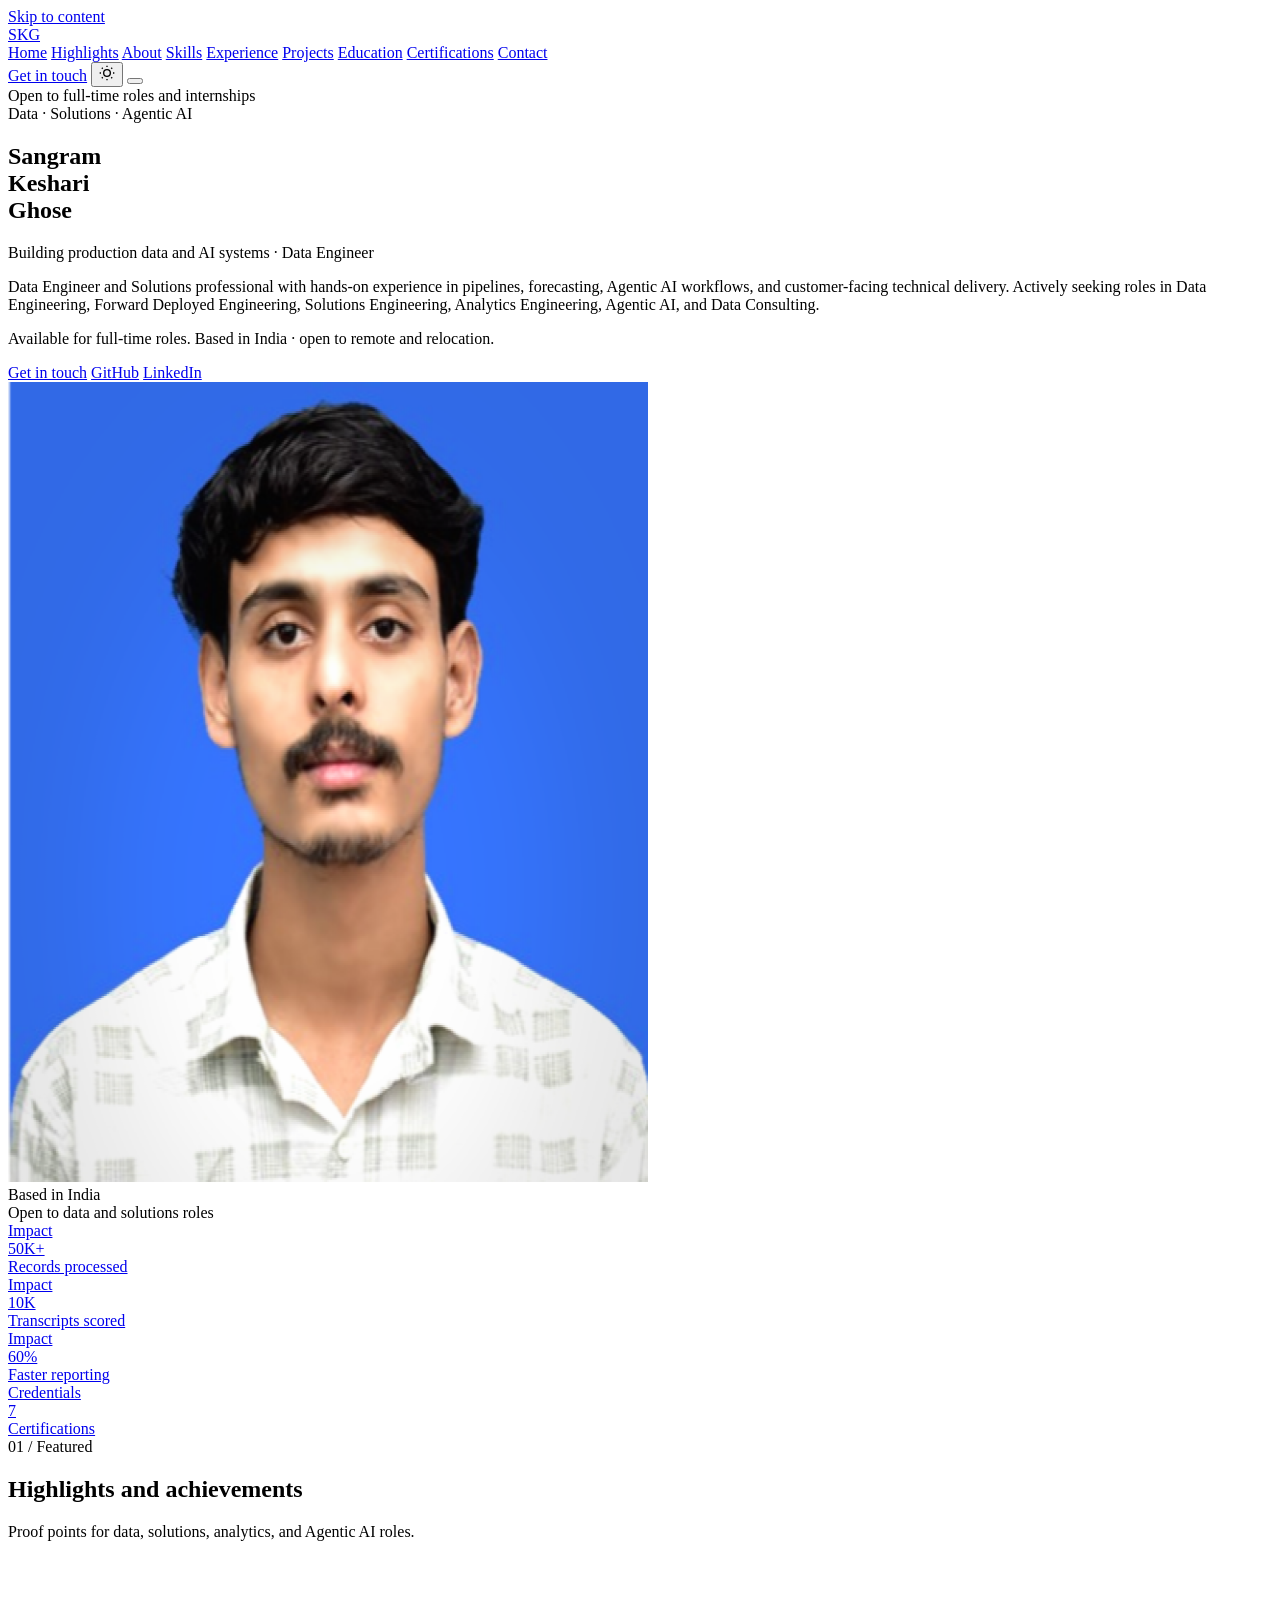
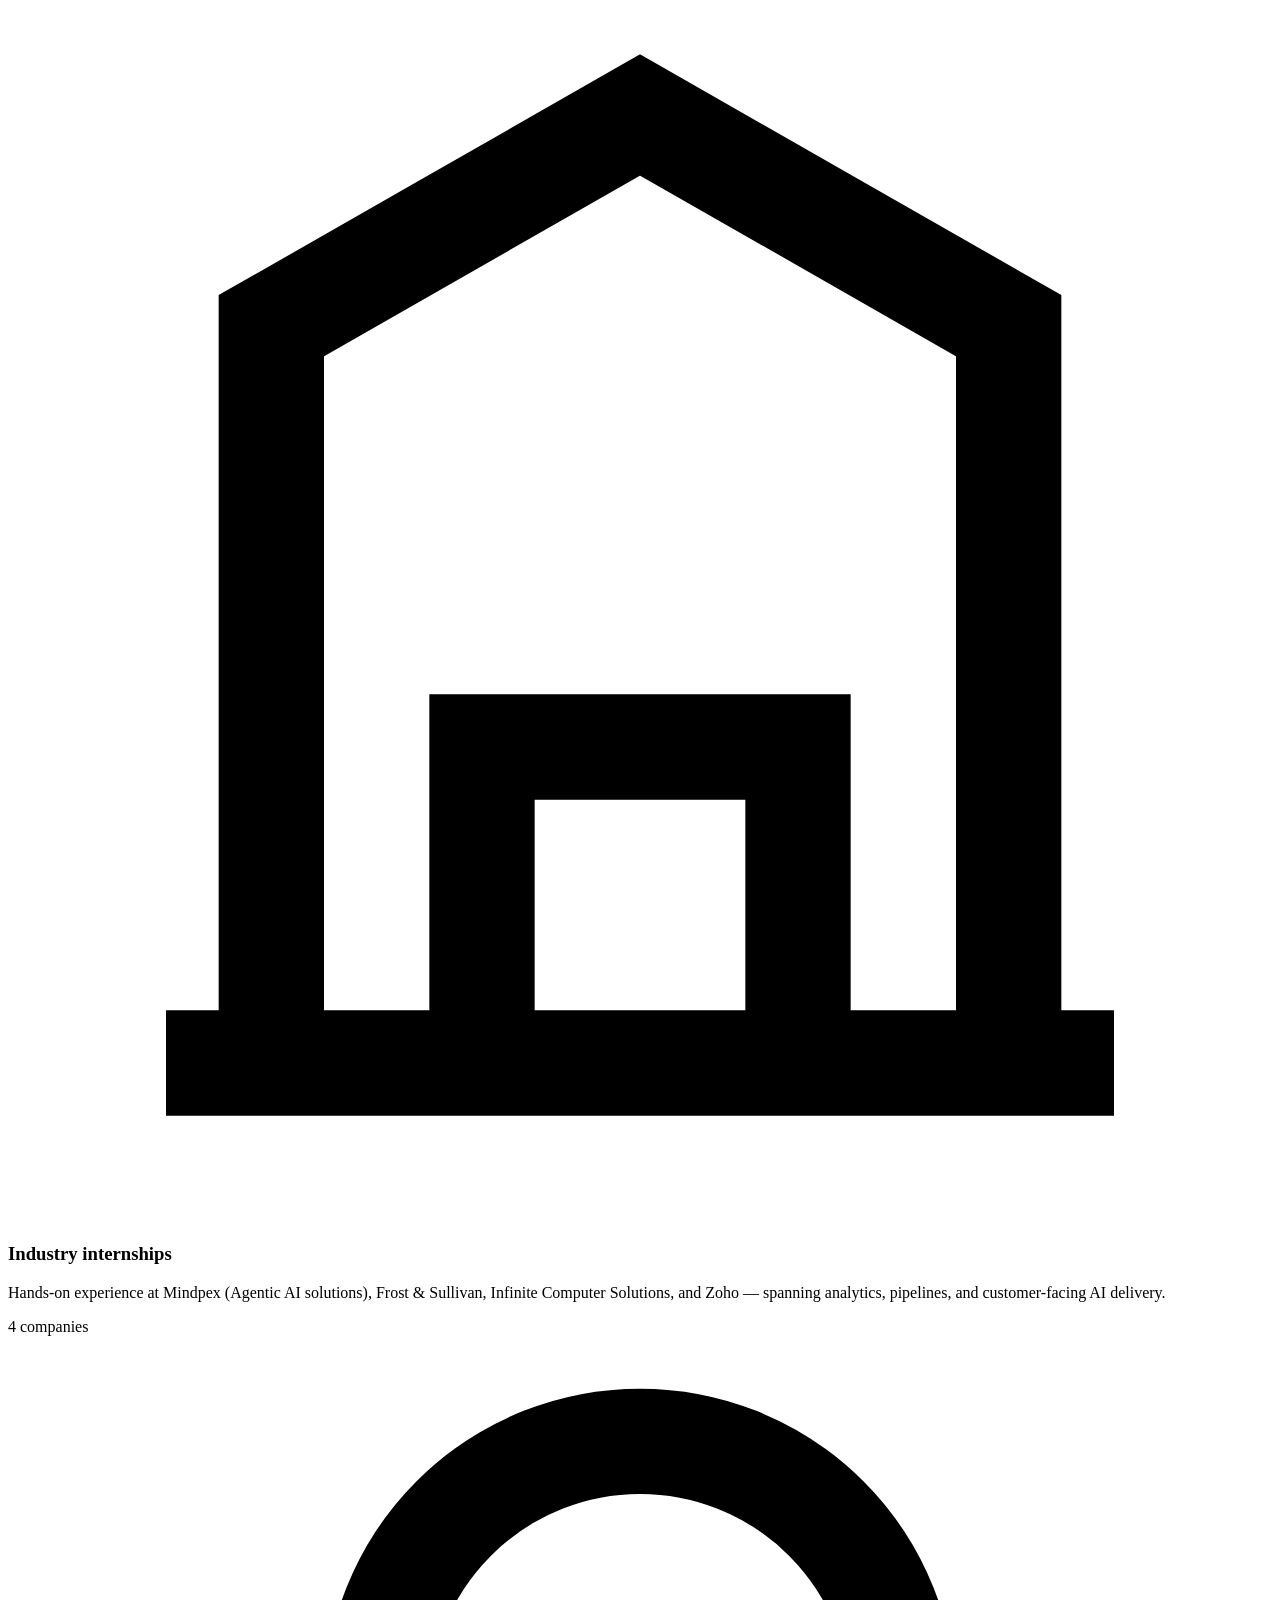
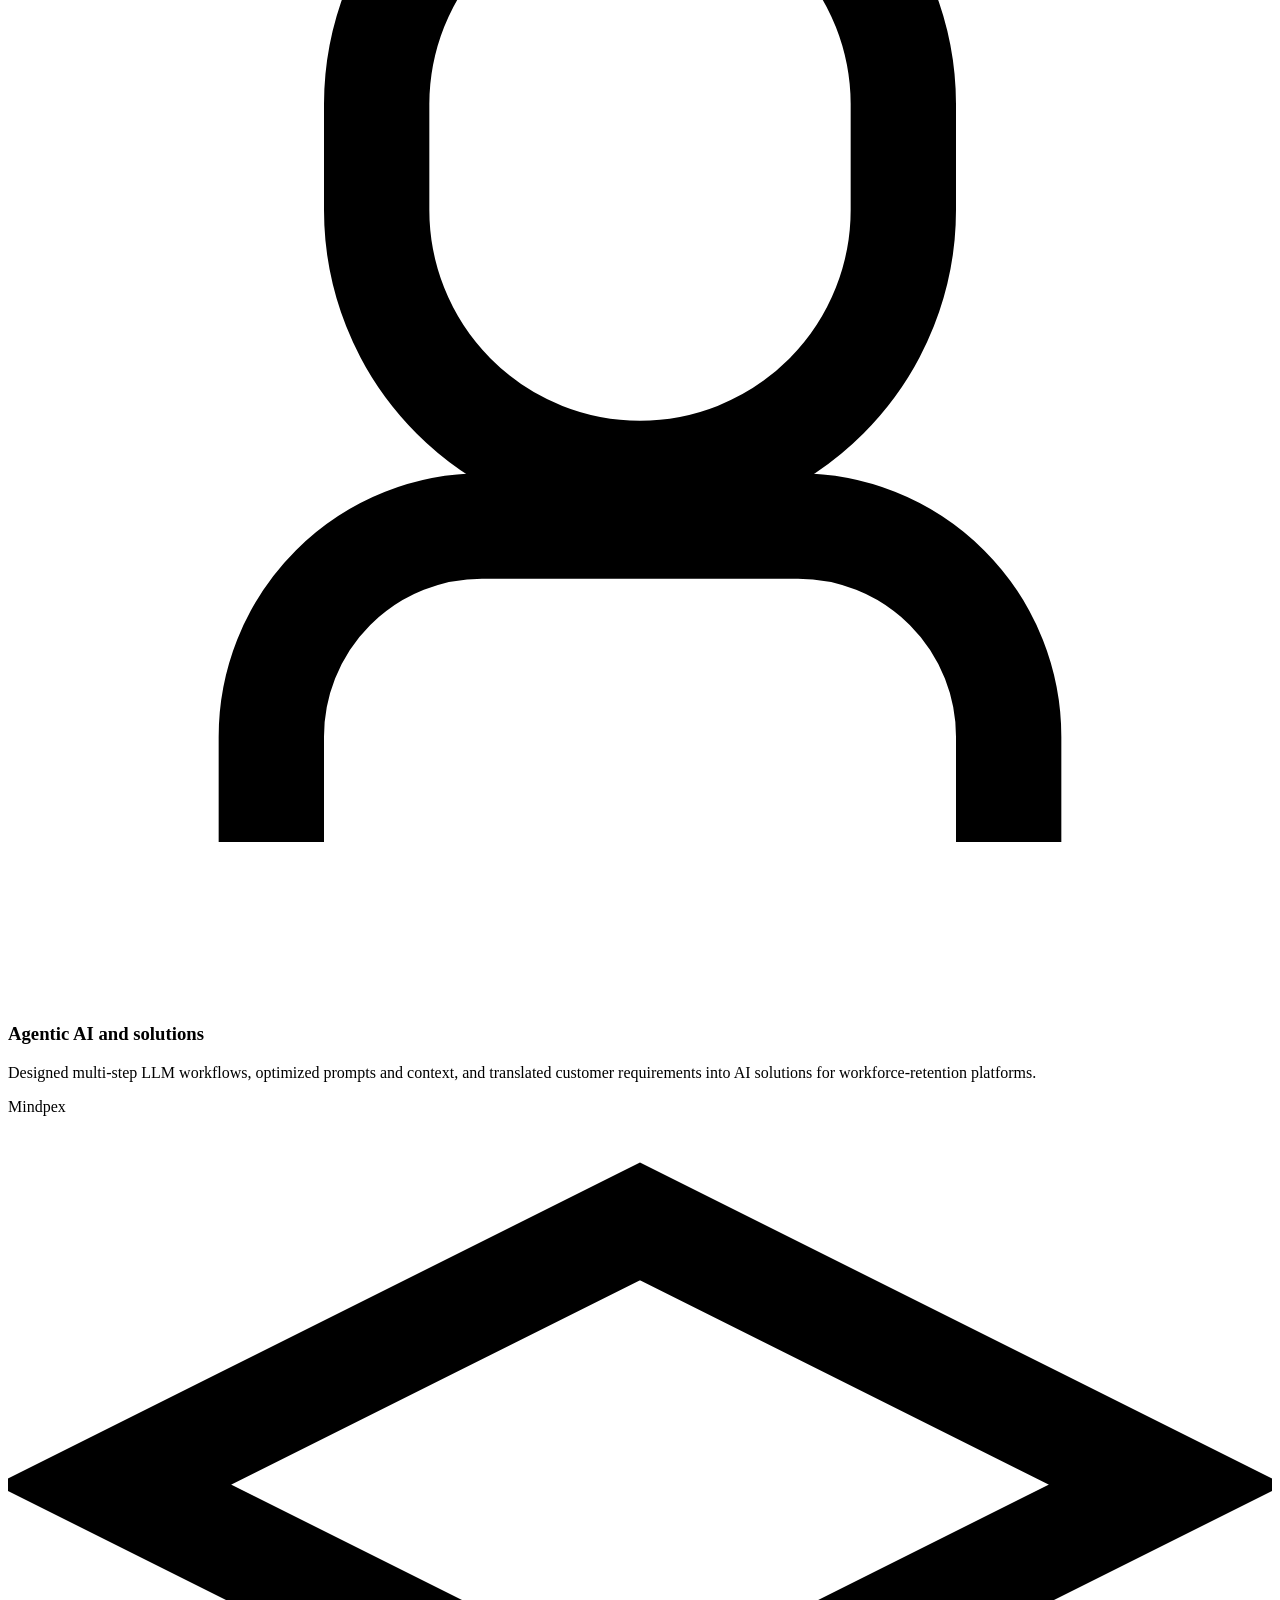
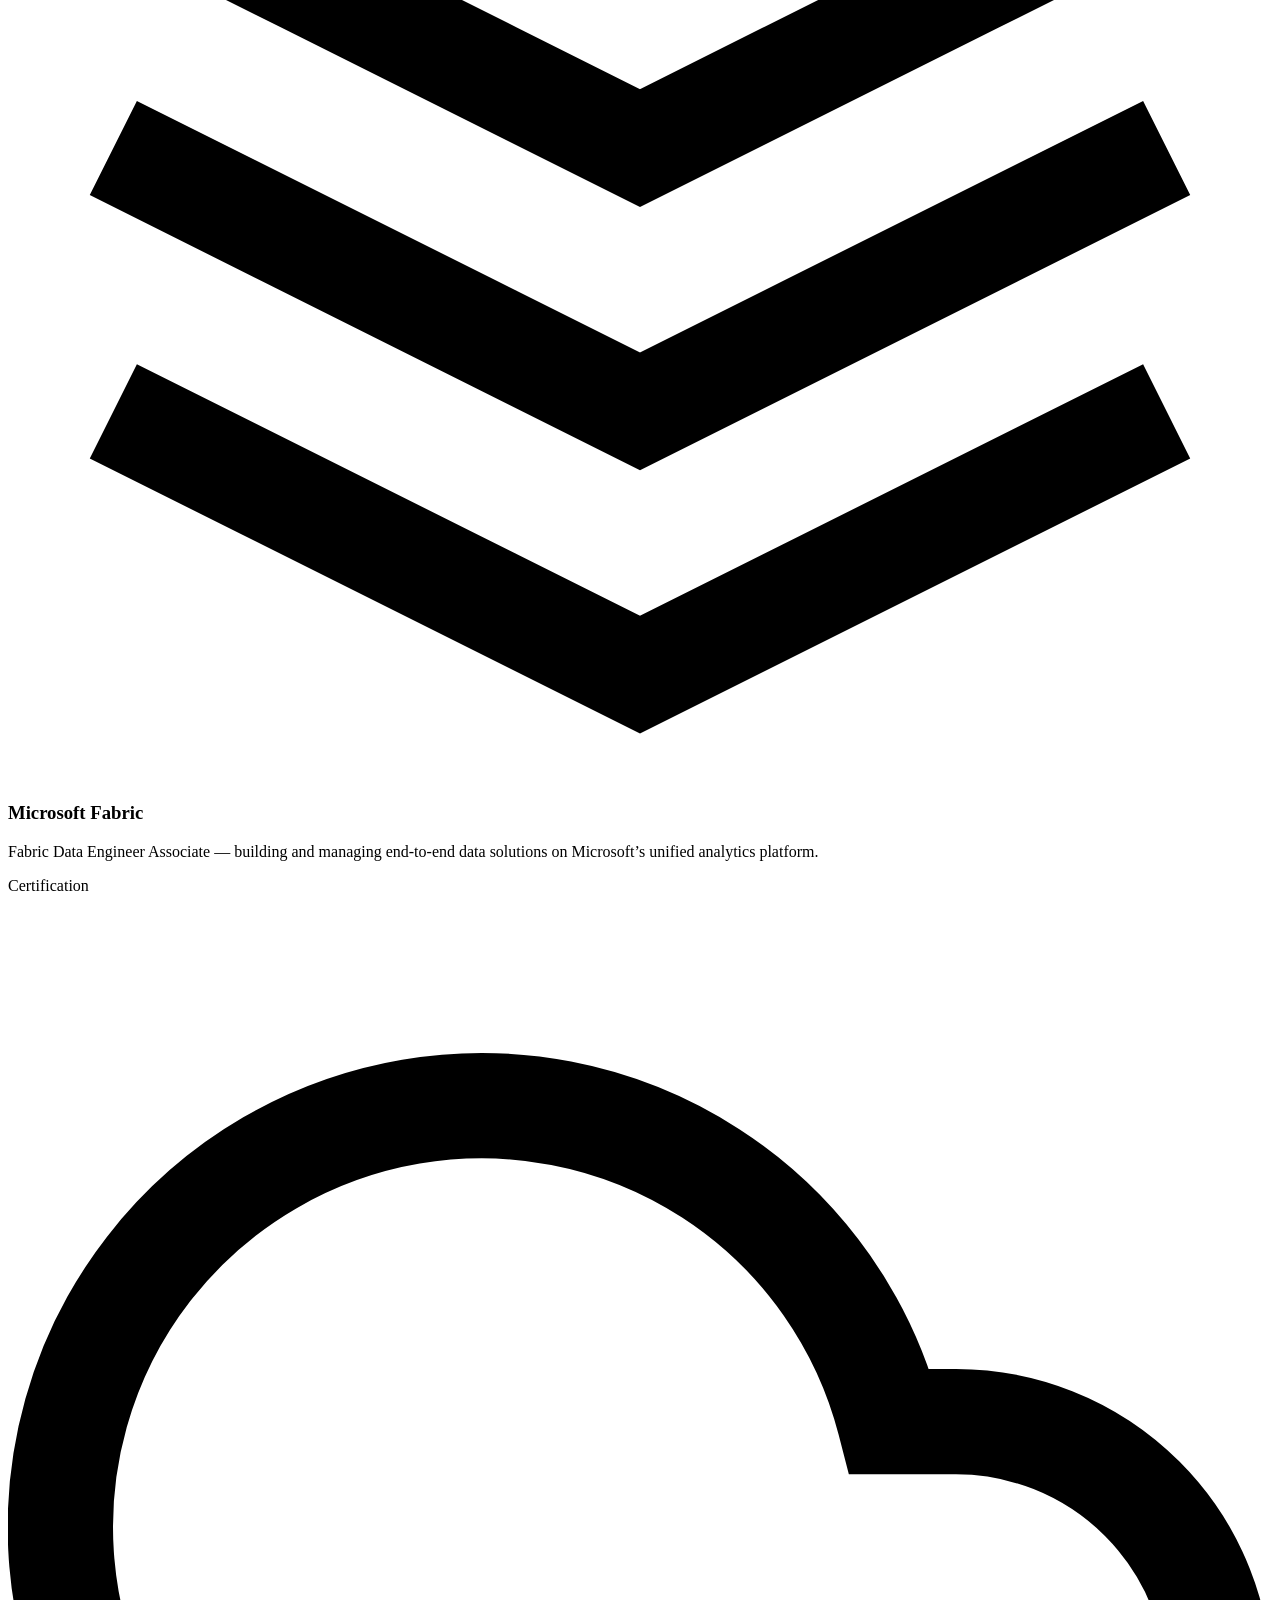
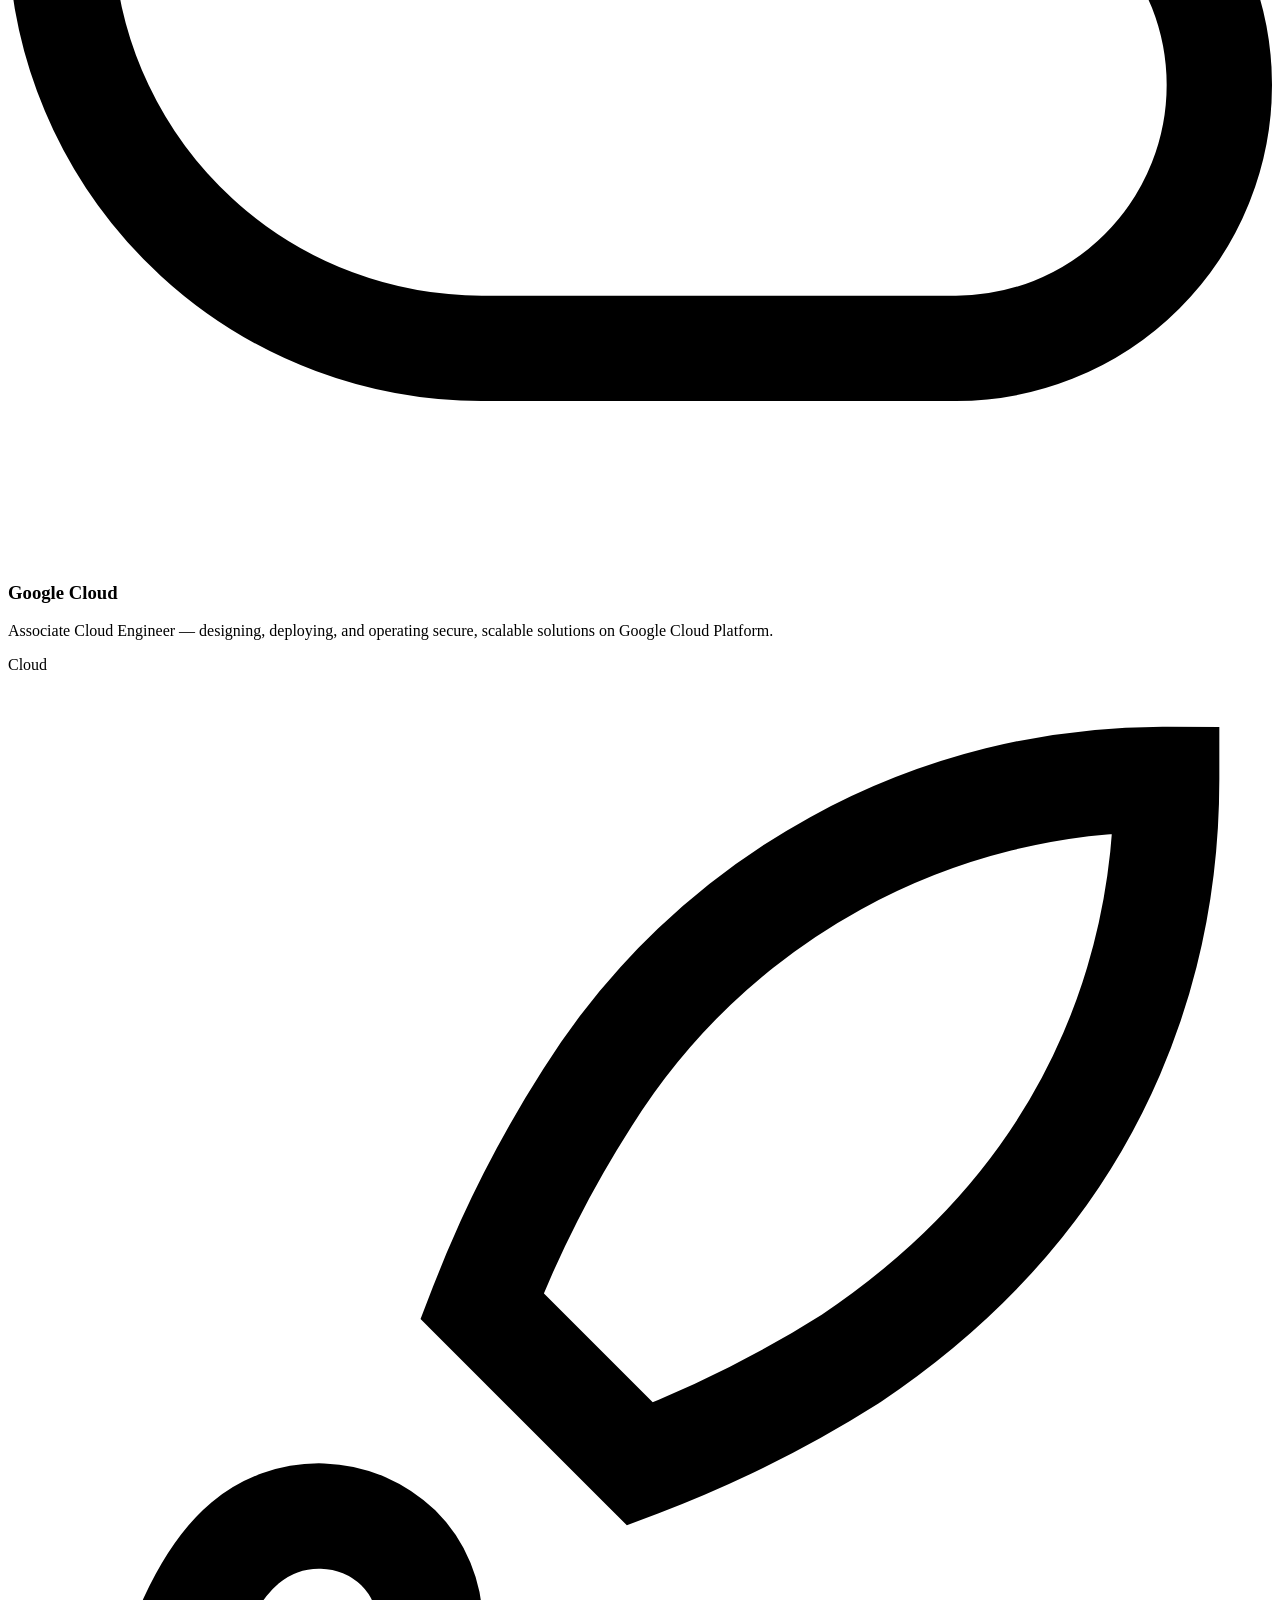
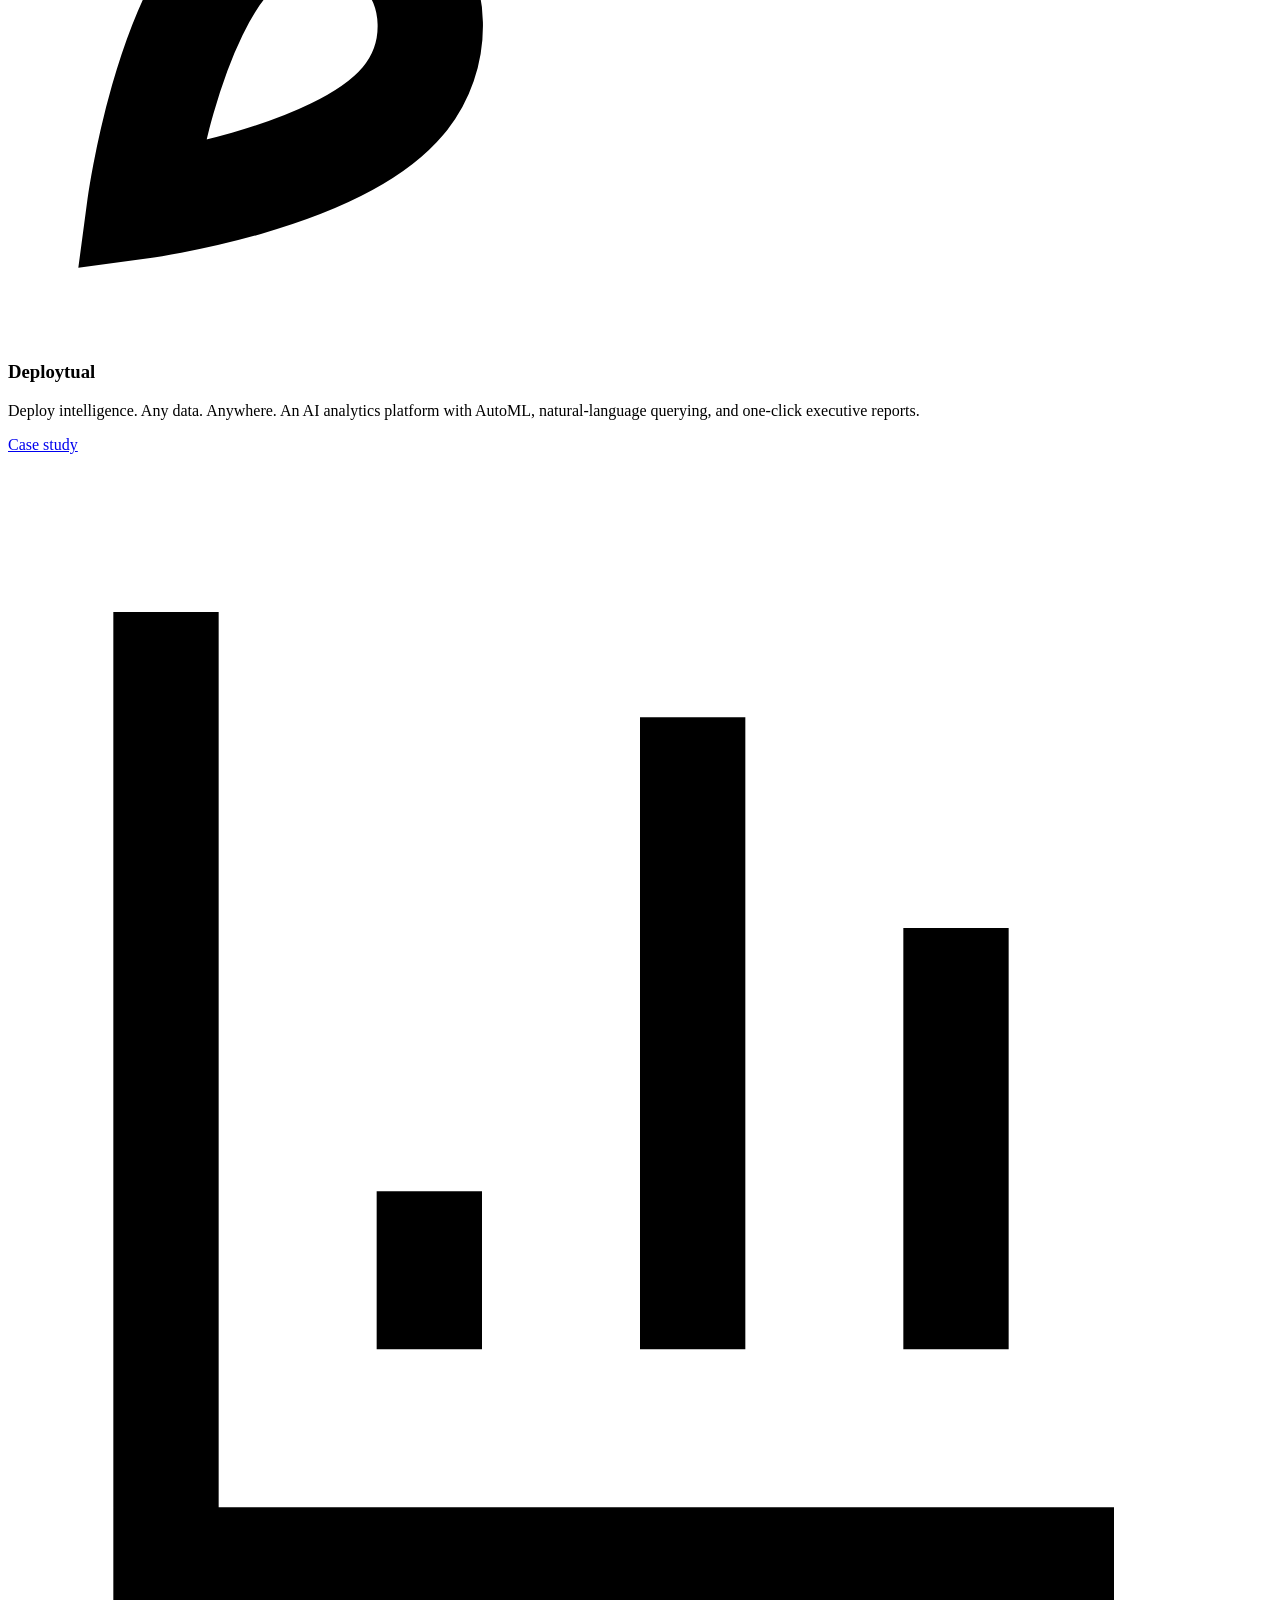
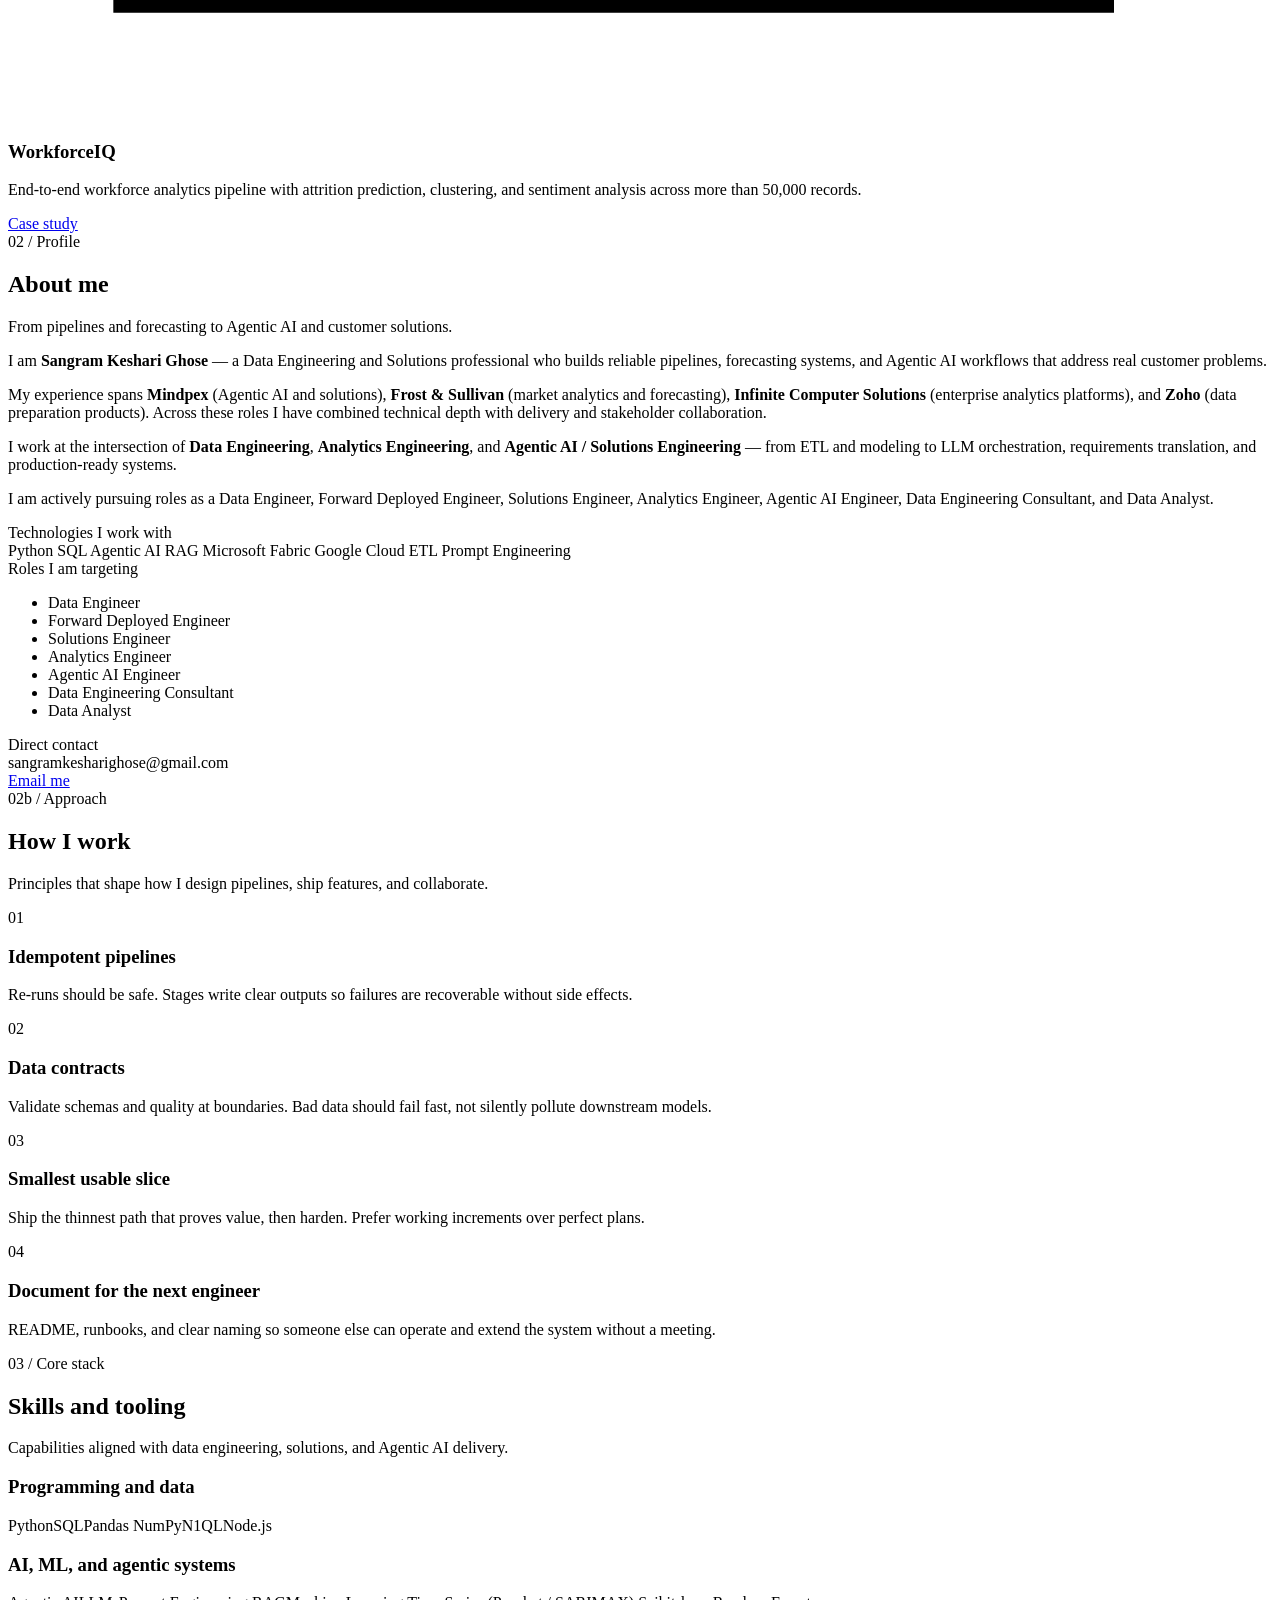
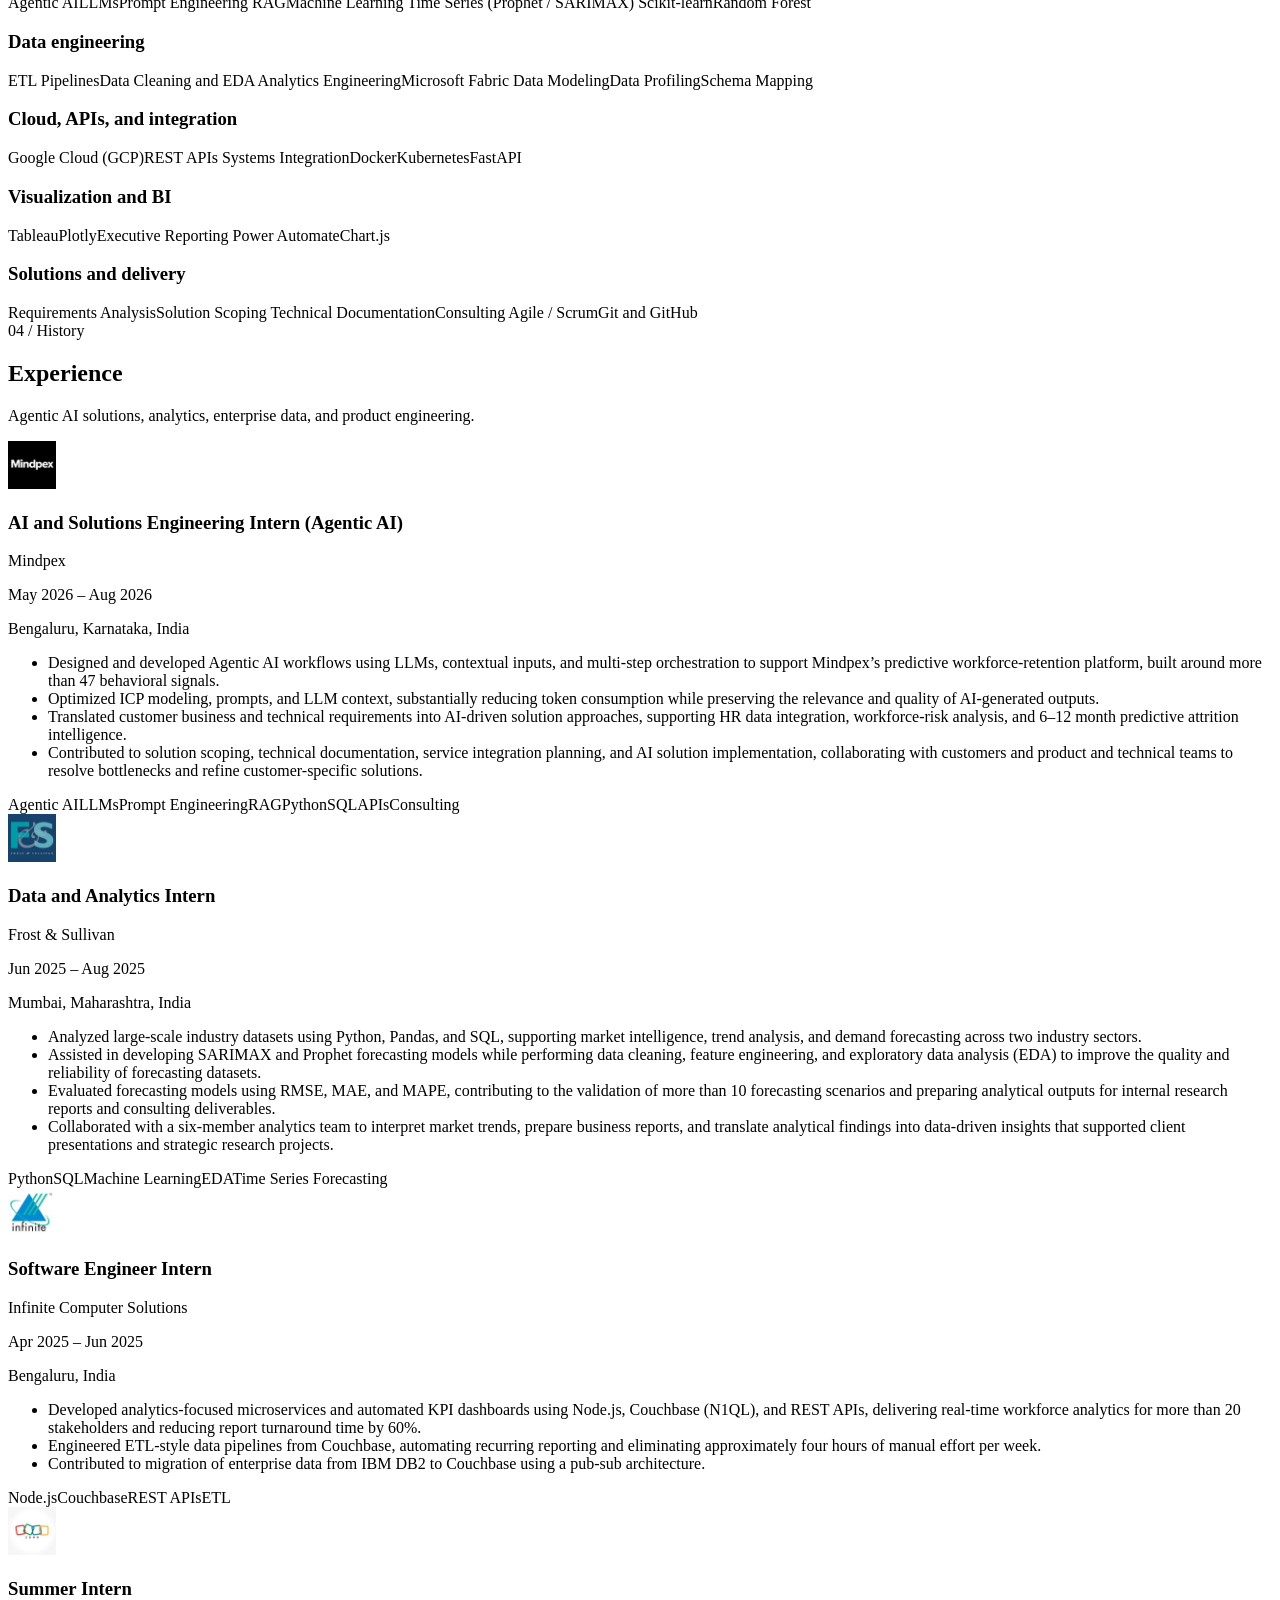
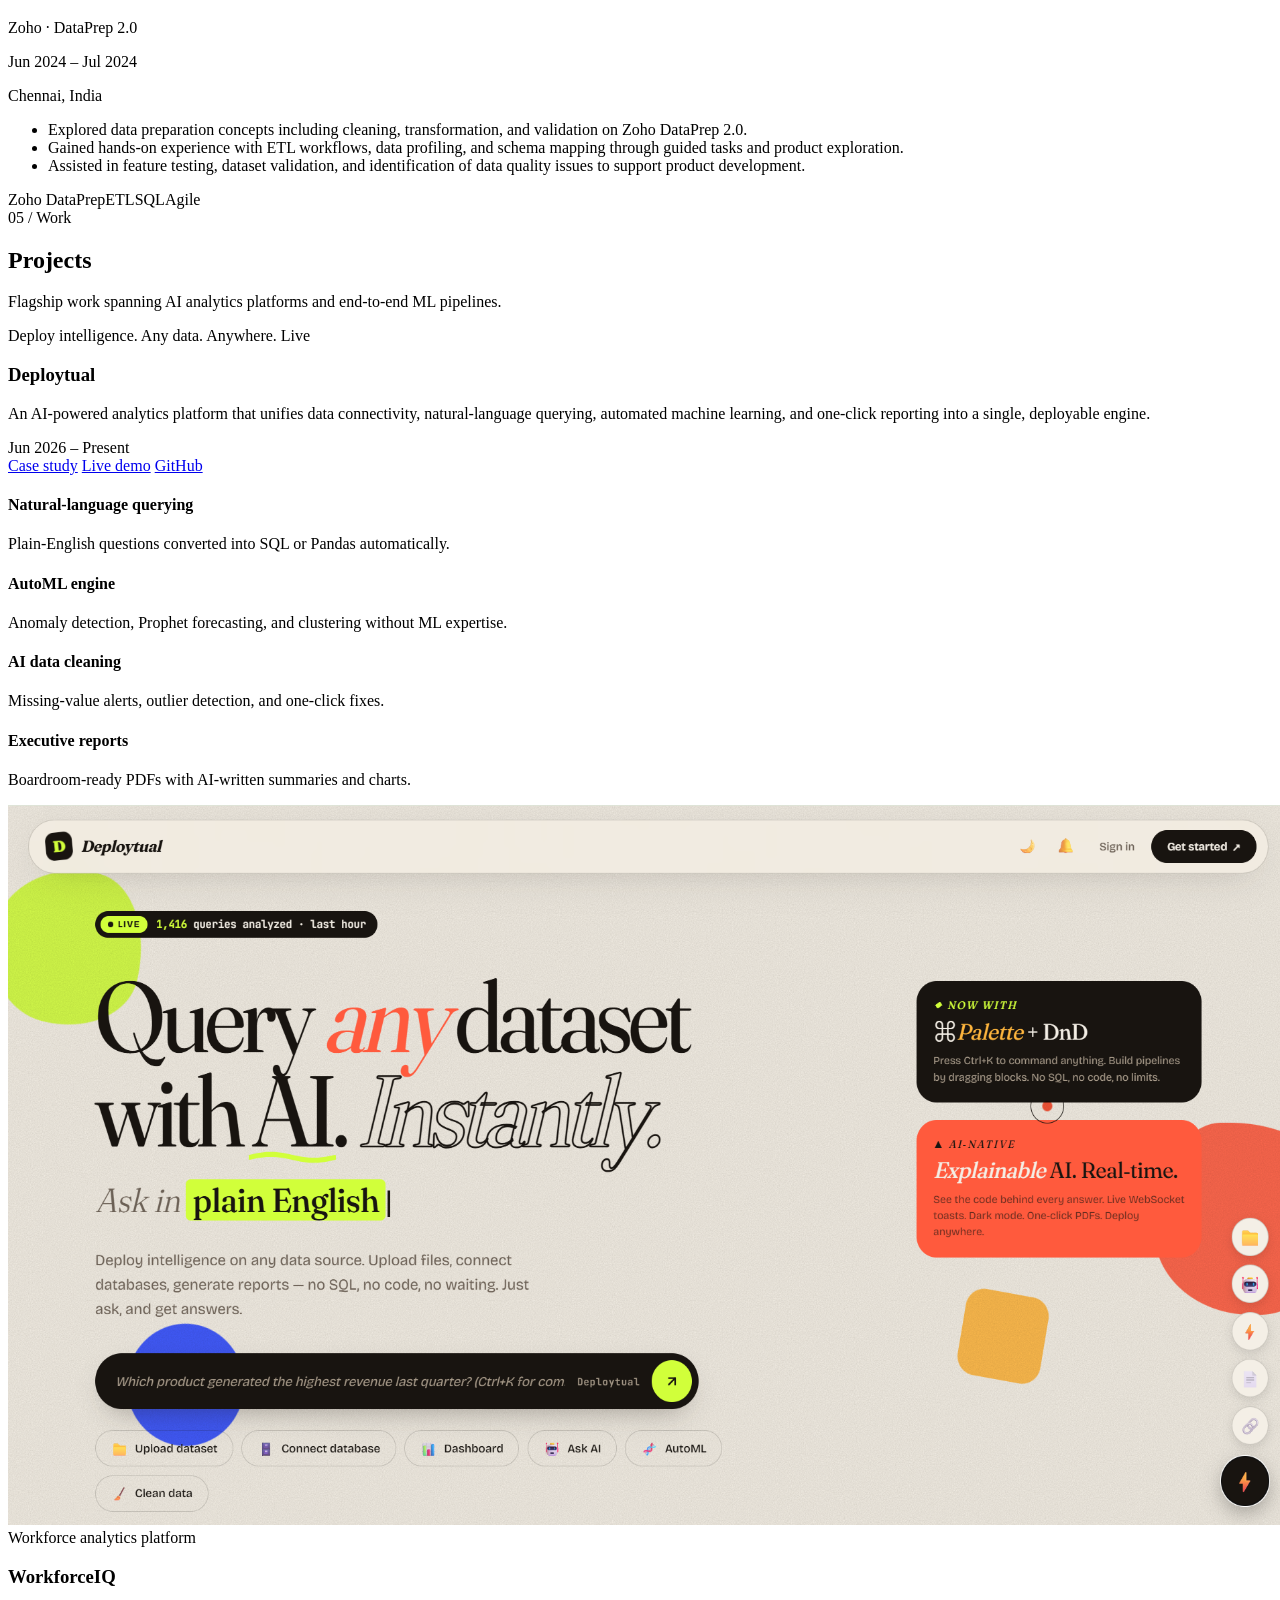
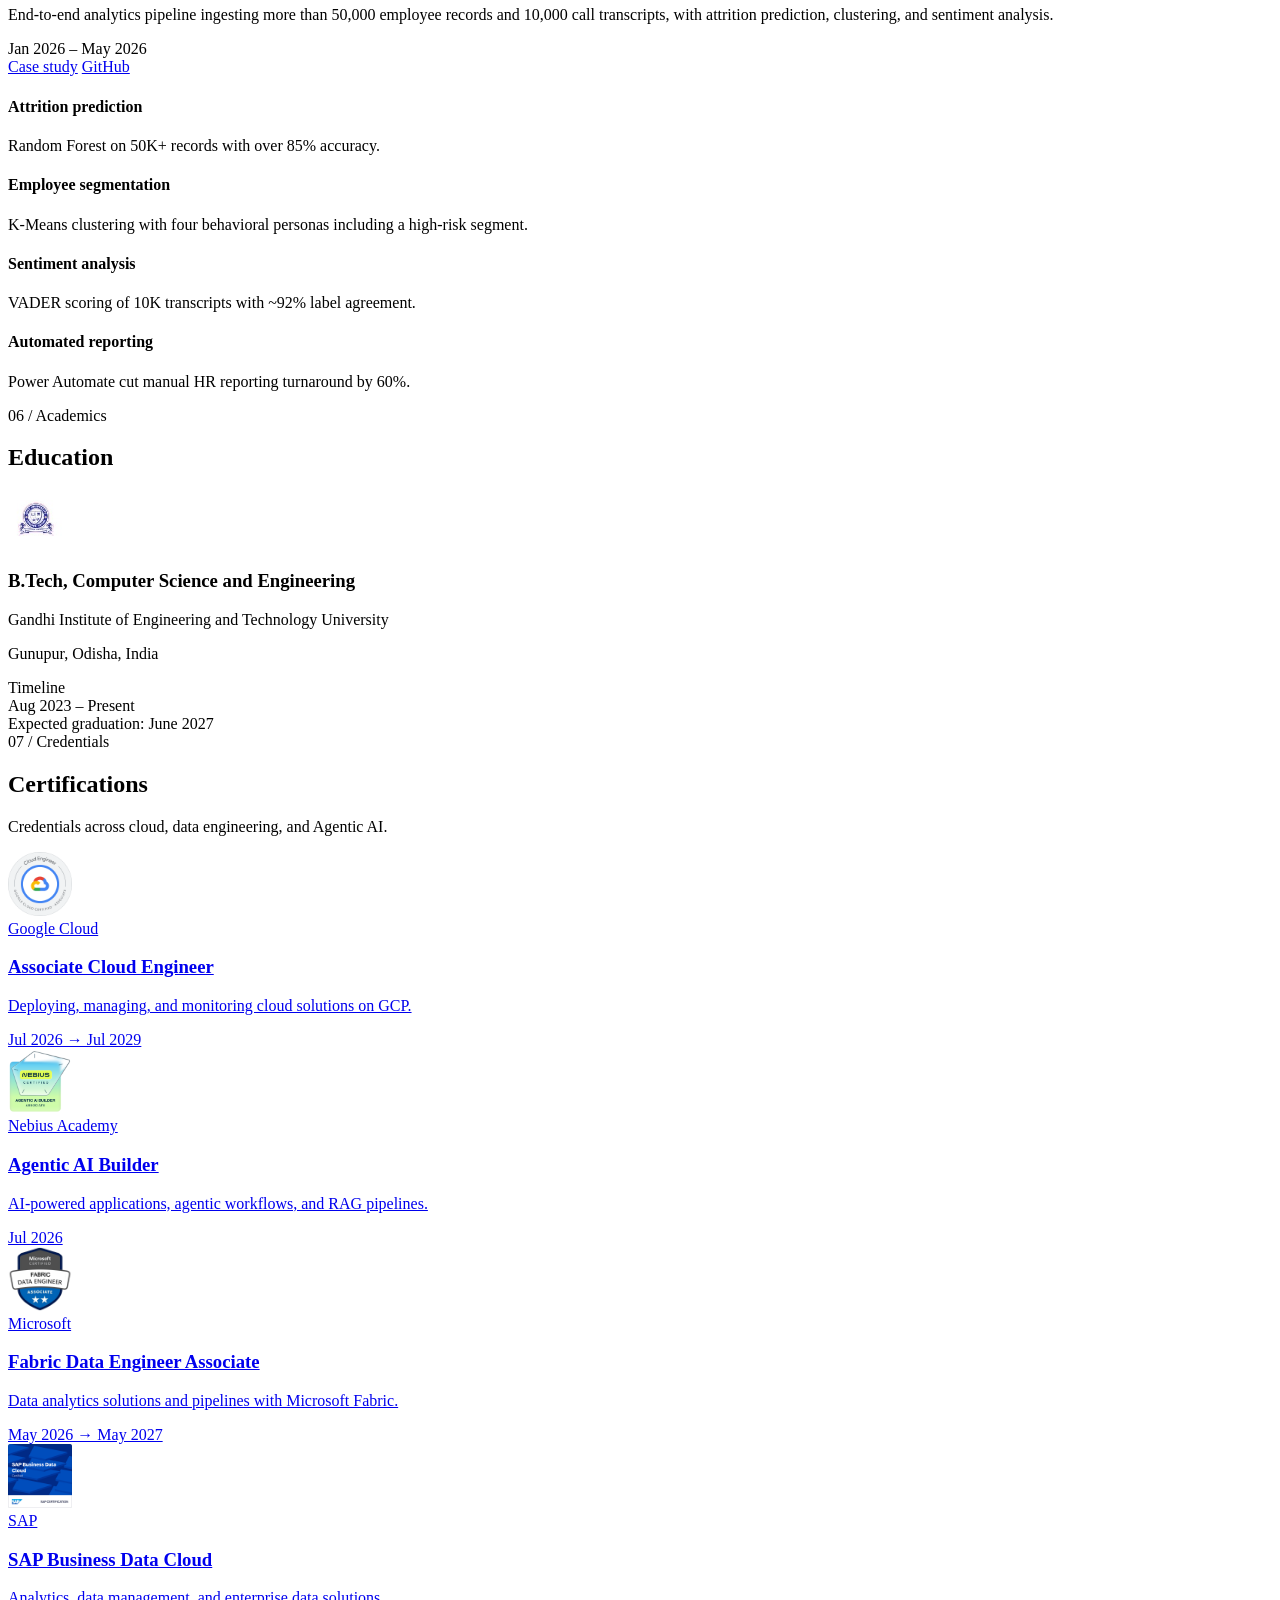
==== commit aeb1a269: "Update print statement from 'Hello' to 'Goodbye'" ====
--- a/index.html
+++ b/index.html
@@ -1,417 +1,61 @@
 <!DOCTYPE html>
 <html lang="en" data-theme="dark">
 <head>
-<meta charset="UTF-8" />
-<meta name="viewport" content="width=device-width, initial-scale=1" />
-<title>Sangram Keshari Ghose | Data Engineer · Solutions · Agentic AI</title>
-<meta name="description" content="Sangram Keshari Ghose — Data Engineer and Solutions professional. Open to Data Engineer, Forward Deployed Engineer, Solutions Engineer, Analytics Engineer, Agentic AI Engineer, and Data Consultant roles. Experience at Mindpex, Frost & Sullivan, Infinite, and Zoho." />
-<meta name="author" content="Sangram Keshari Ghose" />
-<meta name="robots" content="index, follow, max-image-preview:large, max-snippet:-1, max-video-preview:-1" />
-<meta name="theme-color" content="#07070f" />
-<link rel="canonical" href="https://sangramghose.github.io/" />
-<link rel="icon" href="favicon.ico" sizes="any" />
-<link rel="icon" href="profile.png" type="image/png" />
-<link rel="apple-touch-icon" href="profile.png" />
-
-<meta property="og:type" content="website" />
-<meta property="og:site_name" content="Sangram Keshari Ghose" />
-<meta property="og:title" content="Sangram Keshari Ghose | Data Engineer · Solutions · Agentic AI" />
-<meta property="og:description" content="Open to Data Engineer, Forward Deployed Engineer, Solutions Engineer, Analytics Engineer, Agentic AI Engineer, and Consultant roles." />
-<meta property="og:url" content="https://sangramghose.github.io/" />
-<meta property="og:image" content="https://sangramghose.github.io/og-cover.png" />
-<meta property="og:image:width" content="1200" />
-<meta property="og:image:height" content="630" />
-<meta property="og:locale" content="en_US" />
-<meta name="twitter:card" content="summary_large_image" />
-<meta name="twitter:title" content="Sangram Keshari Ghose | Data Engineer · Solutions · Agentic AI" />
-<meta name="twitter:description" content="Open to Data Engineer, Forward Deployed Engineer, Solutions Engineer, Analytics Engineer, Agentic AI Engineer, and Consultant roles." />
-<meta name="twitter:image" content="https://sangramghose.github.io/og-cover.png" />
-
-<script type="application/ld+json">
-{
-  "@context": "https://schema.org",
-  "@type": "Person",
-  "name": "Sangram Keshari Ghose",
-  "url": "https://sangramghose.github.io/",
-  "image": "https://sangramghose.github.io/profile.png",
-  "jobTitle": ["Data Engineer", "Solutions Engineer", "Agentic AI Engineer", "Analytics Engineer"],
-  "description": "Data Engineering, Solutions, and Agentic AI professional specializing in pipelines, forecasting, LLM workflows, and customer-facing technical delivery.",
-  "email": "mailto:sangramkesharighose@gmail.com",
-  "telephone": "+91-8456841232",
-  "address": { "@type": "PostalAddress", "addressCountry": "IN" },
-  "alumniOf": { "@type": "CollegeOrUniversity", "name": "Gandhi Institute of Engineering and Technology University" },
-  "sameAs": [
-    "https://github.com/sangramghose",
-    "https://www.linkedin.com/in/sangramghose/"
-  ],
-  "knowsAbout": [
-    "Data Engineering", "Analytics Engineering", "Solutions Engineering",
-    "Agentic AI", "Forward Deployed Engineering", "Machine Learning",
-    "Google Cloud", "Microsoft Fabric", "Python", "SQL", "RAG", "LLM"
-  ]
-}
-</script>
-
-<link rel="preconnect" href="https://fonts.googleapis.com" />
-<link rel="preconnect" href="https://fonts.gstatic.com" crossorigin />
-<link href="https://fonts.googleapis.com/css2?family=Syne:wght@600;700;800&family=Plus+Jakarta+Sans:wght@400;500;600;700&display=swap" rel="stylesheet" />
-
-<style>
-:root {
-  --bg: #07070f;
-  --surface: #12122a;
-  --elevated: #1a1a3d;
-  --border: rgba(99, 102, 241, 0.16);
-  --border-strong: rgba(99, 102, 241, 0.42);
-  --fg: #f0f1ff;
-  --muted: #9b9fc4;
-  --primary: #6366f1;
-  --accent: #818cf8;
-  --accent2: #a5b4fc;
-  --grad: linear-gradient(125deg, #67e8f9 0%, #6366f1 45%, #c084fc 100%);
-  --radius: 22px;
-  --max: 1280px;
-  --nav-h: 70px;
-  --card-shadow: 0 28px 70px rgba(0, 0, 0, 0.5);
-  --ease: cubic-bezier(0.16, 1, 0.3, 1);
-}
-[data-theme="light"] {
-  --bg: #f5f6fb;
-  --surface: #ffffff;
-  --elevated: #eef0f9;
-  --border: rgba(79, 70, 229, 0.12);
-  --border-strong: rgba(79, 70, 229, 0.32);
-  --fg: #0e0e24;
-  --muted: #5c6188;
-  --primary: #4f46e5;
-  --accent: #6366f1;
-  --accent2: #4f46e5;
-  --grad: linear-gradient(125deg, #22d3ee 0%, #4f46e5 45%, #a855f7 100%);
-  --card-shadow: 0 20px 50px rgba(0, 0, 0, 0.08);
-}
-*, *::before, *::after { box-sizing: border-box; }
-html { scroll-behavior: smooth; scroll-padding-top: 5.5rem; }
-body {
-  margin: 0;
-  background: var(--bg);
-  color: var(--fg);
-  font-family: "Plus Jakarta Sans", system-ui, -apple-system, sans-serif;
-  font-size: 16.5px;
-  line-height: 1.72;
-  letter-spacing: 0.011em;
-  -webkit-font-smoothing: antialiased;
-  overflow-x: hidden;
-  transition: background 0.4s ease, color 0.4s ease;
-}
-body.menu-open { overflow: hidden; }
-h1, h2, h3, h4 {
-  font-family: Syne, system-ui, sans-serif;
-  font-weight: 800;
-  line-height: 1.06;
-  letter-spacing: -0.035em;
-  margin: 0;
-  color: var(--fg);
-}
-p { margin: 0 0 1.05em; line-height: 1.78; }
-a { color: inherit; text-decoration: none; }
-img { max-width: 100%; display: block; }
-button { font: inherit; cursor: pointer; border: 0; background: none; color: inherit; }
-ul { list-style: none; margin: 0; padding: 0; }
-.skip-link {
-  position: absolute; left: -9999px; top: 0; z-index: 100;
-  padding: 12px 18px; background: var(--primary); color: #fff;
-  font-weight: 700; border-radius: 0 0 10px 0;
-}
-.skip-link:focus { left: 0; }
-.wrap { max-width: var(--max); margin: 0 auto; padding: 0 24px; }
-.mono {
-  font-family: ui-monospace, SFMono-Regular, Menlo, Monaco, Consolas, monospace;
-  font-size: 0.67rem; letter-spacing: 0.2em; text-transform: uppercase;
-  color: var(--muted); font-weight: 500;
-}
-.text-grad {
-  background: var(--grad);
-  -webkit-background-clip: text; background-clip: text; color: transparent;
-}
-.muted { color: var(--muted); }
-.bg-mesh {
-  position: fixed; inset: 0; z-index: -3; pointer-events: none; opacity: 0.45;
-  background:
-    radial-gradient(50rem 36rem at 12% -8%, rgba(99, 102, 241, 0.45), transparent 60%),
-    radial-gradient(40rem 32rem at 88% 8%, rgba(168, 85, 247, 0.22), transparent 60%);
-}
-.orb {
-  position: fixed; border-radius: 9999px; filter: blur(80px); opacity: 0.22;
-  z-index: -1; pointer-events: none; animation: float 24s ease-in-out infinite;
-}
-.orb-1 { width: 22rem; height: 22rem; top: -5rem; left: -6rem; background: var(--primary); }
-.orb-2 { width: 18rem; height: 18rem; top: 55%; right: -5rem; background: #a855f7; animation-delay: -10s; }
-@keyframes float {
-  0%, 100% { transform: translate3d(0, 0, 0) scale(1); }
-  50% { transform: translate3d(1.5rem, -2rem, 0) scale(1.05); }
-}
-header {
-  position: fixed; inset-x: 0; top: 0; z-index: 50; height: var(--nav-h);
-  transition: background 0.35s ease, border-color 0.35s ease, backdrop-filter 0.35s ease;
-  border-bottom: 1px solid transparent;
-}
-header.scrolled {
-  background: rgba(7, 7, 15, 0.82);
-  backdrop-filter: blur(18px); -webkit-backdrop-filter: blur(18px);
-  border-bottom-color: rgba(99, 102, 241, 0.14);
-}
-[data-theme="light"] header.scrolled {
-  background: rgba(245, 246, 251, 0.88);
-  border-bottom-color: rgba(79, 70, 229, 0.12);
-}
-.navrow {
-  display: grid; grid-template-columns: 1fr auto 1fr; align-items: center;
-  height: var(--nav-h); max-width: var(--max); margin: 0 auto; padding: 0 24px; gap: 12px;
-}
-.brand {
-  font-family: Syne, system-ui, sans-serif; font-weight: 800; font-size: 1.22rem;
-  letter-spacing: -0.03em; background: var(--grad);
-  -webkit-background-clip: text; background-clip: text; color: transparent; justify-self: start;
-}
-nav.links {
-  display: flex; align-items: center; justify-content: center; gap: 2px; justify-self: center;
-}
-nav.links a {
-  padding: 8px 12px; border-radius: 10px; font-size: 0.86rem; font-weight: 500;
-  color: var(--muted); transition: color 0.2s, background 0.2s, box-shadow 0.2s; white-space: nowrap;
-}
-nav.links a:hover { color: var(--fg); background: rgba(99, 102, 241, 0.1); }
-nav.links a.active {
-  color: var(--fg); background: rgba(99, 102, 241, 0.2);
-  box-shadow: inset 0 0 0 1px rgba(99, 102, 241, 0.38);
-}
-.nav-actions { display: flex; align-items: center; gap: 8px; justify-self: end; }
-.iconbtn {
-  width: 40px; height: 40px; border-radius: 12px;
-  border: 1px solid rgba(99, 102, 241, 0.22); background: rgba(18, 18, 42, 0.7);
-  color: var(--fg); display: grid; place-items: center; transition: border-color 0.2s, background 0.2s;
-}
-.iconbtn:hover { border-color: rgba(99, 102, 241, 0.5); background: rgba(99, 102, 241, 0.16); }
-.iconbtn:focus-visible, .btn:focus-visible, a:focus-visible {
-  outline: 2px solid var(--accent); outline-offset: 3px;
-}
-[data-theme="light"] .iconbtn {
-  background: rgba(255, 255, 255, 0.85); border-color: rgba(79, 70, 229, 0.18);
-}
-.btn {
-  display: inline-flex; align-items: center; justify-content: center; gap: 8px;
-  padding: 11px 20px; border-radius: 13px; font-weight: 700; font-size: 0.875rem;
-  letter-spacing: 0.015em; border: 1px solid transparent;
-  transition: transform 0.25s var(--ease), box-shadow 0.25s, background 0.25s; cursor: pointer;
-}
-.btn-primary {
-  background: var(--grad); color: #fff; box-shadow: 0 12px 36px rgba(99, 102, 241, 0.38);
-}
-.btn-primary:hover { transform: translateY(-2px); box-shadow: 0 18px 44px rgba(99, 102, 241, 0.52); }
-.btn-ghost {
-  border-color: var(--border);
-  background: color-mix(in oklab, var(--surface) 65%, transparent); color: var(--fg);
-}
-.btn-ghost:hover { border-color: var(--border-strong); transform: translateY(-2px); }
-.btn-nav-cta {
-  display: inline-flex; align-items: center; justify-content: center;
-  padding: 9px 14px; border-radius: 12px; font-size: 0.82rem; font-weight: 700;
-  color: #fff; background: var(--grad); box-shadow: 0 8px 26px rgba(99, 102, 241, 0.38); white-space: nowrap;
-}
-.btn-nav-cta:hover { transform: translateY(-1px); }
-.hamburger {
-  display: none; width: 40px; height: 40px; border-radius: 12px;
-  border: 1px solid rgba(99, 102, 241, 0.22); background: rgba(18, 18, 42, 0.7);
-  place-items: center; flex-direction: column; gap: 5px;
-}
-.hamburger span {
-  display: block; width: 18px; height: 2px; background: var(--fg);
-  border-radius: 2px; transition: transform 0.25s, opacity 0.25s;
-}
-.hamburger[aria-expanded="true"] span:nth-child(1) { transform: translateY(7px) rotate(45deg); }
-.hamburger[aria-expanded="true"] span:nth-child(2) { opacity: 0; }
-.hamburger[aria-expanded="true"] span:nth-child(3) { transform: translateY(-7px) rotate(-45deg); }
-.mobile-panel {
-  position: fixed; inset: var(--nav-h) 0 0 0; z-index: 45;
-  background: rgba(7, 7, 15, 0.96); backdrop-filter: blur(16px);
-  padding: 28px 24px; transform: translateX(100%);
-  transition: transform 0.35s var(--ease); display: flex; flex-direction: column; gap: 8px;
-}
-.mobile-panel.open { transform: translateX(0); }
-[data-theme="light"] .mobile-panel { background: rgba(245, 246, 251, 0.97); }
-.mobile-panel a {
-  padding: 14px 16px; border-radius: 12px; font-size: 1.05rem; font-weight: 600; color: var(--fg);
-}
-.mobile-panel a:hover { background: rgba(99, 102, 241, 0.12); }
-@media (max-width: 960px) {
-  .navrow { grid-template-columns: auto 1fr; }
-  nav.links { display: none; }
-  .btn-nav-cta.desktop-only { display: none; }
-  .hamburger { display: grid; }
-}
-section { padding: 84px 0; }
-.sec-head { margin-bottom: 38px; }
-.sec-head .label { display: inline-flex; align-items: center; gap: 10px; margin-bottom: 14px; }
-.sec-head .label .line { width: 34px; height: 1.5px; background: var(--grad); border-radius: 2px; }
-.sec-head h2 { font-size: clamp(2.15rem, 4.9vw, 3.5rem); letter-spacing: -0.038em; }
-.sec-head .desc {
-  max-width: 28rem; color: var(--muted); font-size: 0.96rem; line-height: 1.72; margin-top: 10px;
-}
-@media (min-width: 768px) {
-  .sec-head { display: flex; align-items: flex-end; justify-content: space-between; gap: 28px; }
-  .sec-head .desc { margin-top: 0; text-align: right; }
-}
-.sec-rule {
-  height: 1px; background: linear-gradient(90deg, var(--border-strong), transparent); margin-top: 24px;
-}
-.bento { display: grid; grid-template-columns: 1fr; gap: 16px; }
-@media (min-width: 768px) { .bento { grid-template-columns: repeat(12, 1fr); } }
-.tile {
-  position: relative; overflow: hidden; border-radius: var(--radius);
-  border: 1px solid var(--border); background: var(--surface);
-  transition: border-color 0.35s, transform 0.4s var(--ease), box-shadow 0.35s;
-}
-.tile:hover {
-  border-color: var(--border-strong); transform: translateY(-3px); box-shadow: var(--card-shadow);
-}
-.tile-glow::before {
-  content: ""; position: absolute; top: -5rem; right: -5rem; width: 14rem; height: 14rem;
-  border-radius: 9999px; background: var(--primary); opacity: 0.18; filter: blur(60px); pointer-events: none;
-}
-.span-12, .span-8, .span-7, .span-6, .span-5, .span-4, .span-3 { grid-column: span 1; }
-@media (min-width: 768px) {
-  .span-12 { grid-column: span 12; }
-  .span-8 { grid-column: span 8; }
-  .span-7 { grid-column: span 7; }
-  .span-6 { grid-column: span 6; }
-  .span-5 { grid-column: span 5; }
-  .span-4 { grid-column: span 4; }
-  .span-3 { grid-column: span 3; }
-}
-.pill {
-  display: inline-block; padding: 6px 14px; border-radius: 999px; font-size: 0.74rem;
-  font-weight: 500; letter-spacing: 0.025em; border: 1px solid var(--border);
-  background: var(--bg); color: var(--muted);
-}
-.pill-accent {
-  border-color: var(--border-strong); background: rgba(99, 102, 241, 0.16); color: var(--accent2);
-}
-.icon-box {
-  width: 44px; height: 44px; border-radius: 14px; display: grid; place-items: center;
-  background: rgba(99, 102, 241, 0.15); color: var(--accent2); flex-shrink: 0;
-}
-.icon-box svg { width: 20px; height: 20px; }
-.hero { padding-top: calc(var(--nav-h) + 54px); }
-.hero-badge {
-  display: inline-flex; align-items: center; gap: 8px; padding: 7px 15px; border-radius: 999px;
-  border: 1px solid var(--border-strong); background: rgba(99, 102, 241, 0.12);
-  font-size: 0.74rem; font-weight: 700; letter-spacing: 0.04em; color: var(--accent2);
-}
-.pulse {
-  width: 8px; height: 8px; border-radius: 99px; background: #34d399;
-  box-shadow: 0 0 0 0 rgba(52, 211, 153, 0.5); animation: pulse 2s infinite;
-}
-@keyframes pulse {
-  0%, 100% { box-shadow: 0 0 0 0 rgba(52, 211, 153, 0.45); }
-  60% { box-shadow: 0 0 0 9px transparent; }
-}
-.hero h1 {
-  font-size: clamp(3rem, 7.4vw, 5.4rem); margin: 18px 0 14px;
-  line-height: 0.93; letter-spacing: -0.042em;
-}
-.typed { color: var(--accent2); font-weight: 700; }
-.typed::after {
-  content: "|"; margin-left: 1px; animation: blink 1s steps(1) infinite; color: var(--accent);
-}
-@keyframes blink { 50% { opacity: 0; } }
-.portrait { position: relative; min-height: 280px; padding: 0; }
-@media (min-width: 768px) { .portrait { min-height: 100%; } }
-.portrait img { width: 100%; height: 100%; object-fit: cover; min-height: 280px; }
-.portrait-overlay {
-  position: absolute; inset: 0;
-  background: linear-gradient(180deg, transparent 42%, var(--bg)); opacity: 0.92; pointer-events: none;
-}
-.portrait-cap { position: absolute; left: 24px; right: 24px; bottom: 24px; z-index: 2; }
-.metric-label {
-  font-size: 0.64rem; letter-spacing: 0.18em; text-transform: uppercase;
-  color: var(--muted); font-weight: 600;
-}
-.metric-val {
-  font-family: Syne, sans-serif; font-size: 2.4rem; font-weight: 800;
-  margin-top: 8px; letter-spacing: -0.035em;
-}
-.metric-sub {
-  font-size: 0.7rem; font-weight: 700; text-transform: uppercase;
-  letter-spacing: 0.07em; color: var(--muted); margin-top: 4px;
-}
-.metric-link {
-  display: flex; flex-direction: column; justify-content: space-between;
-  padding: 24px; color: inherit; height: 100%;
-}
-.marquee-wrap {
-  overflow: hidden; mask-image: linear-gradient(90deg, transparent, #000 8%, #000 92%, transparent);
-}
-.marquee-track {
-  display: flex; gap: 2.6rem; width: max-content; animation: marquee 34s linear infinite;
-}
-.marquee-wrap:hover .marquee-track { animation-play-state: paused; }
-@keyframes marquee { to { transform: translateX(-50%); } }
-.marquee-track span {
-  font-family: Syne, sans-serif; font-size: 0.84rem; font-weight: 700;
-  text-transform: uppercase; letter-spacing: 0.07em; white-space: nowrap;
-}
-.marquee-track span:nth-child(odd) { color: var(--muted); }
-.reveal {
-  opacity: 0; transform: translateY(22px);
-  transition: opacity 0.7s var(--ease), transform 0.7s var(--ease);
-}
-.reveal.in { opacity: 1; transform: none; }
-.exp-logo {
-  width: 48px; height: 48px; border-radius: 12px; object-fit: contain;
-  background: #fff; padding: 5px; border: 1px solid var(--border); flex-shrink: 0;
-}
-.exp-bullets { display: grid; gap: 12px; margin-top: 20px; padding: 0; }
-@media (min-width: 768px) { .exp-bullets.two { grid-template-columns: 1fr 1fr; } }
-.exp-bullets li {
-  display: flex; gap: 10px; font-size: 0.9rem; color: var(--muted);
-  line-height: 1.68; list-style: none;
-}
-.exp-bullets li::before {
-  content: ""; width: 6px; height: 6px; border-radius: 99px;
-  background: var(--primary); margin-top: 9px; flex-shrink: 0;
-}
-a.tile-link { display: flex; flex-direction: column; color: inherit; }
-.project-preview {
-  border-radius: var(--radius); overflow: hidden; border: 1px solid var(--border);
-  background: #0a0a18; aspect-ratio: 16 / 9;
-}
-.project-preview img {
-  width: 100%; height: 100%; object-fit: cover; object-position: top center;
-  transition: transform 0.55s var(--ease);
-}
-.tile:hover .project-preview img { transform: scale(1.03); }
-.cert-badge {
-  width: 64px; height: 64px; object-fit: contain; margin-bottom: 12px; border-radius: 8px;
-}
-.contact-icon {
-  width: 42px; height: 42px; border-radius: 12px; display: grid; place-items: center;
-  background: rgba(99, 102, 241, 0.15); color: var(--accent2); margin-bottom: 16px;
-}
-.contact-icon svg { width: 18px; height: 18px; }
-.now-line { font-size: 0.9rem; color: var(--muted); margin-top: 12px; }
-.linkedin-badge-wrap {
-  display: flex; align-items: center; justify-content: center; padding: 28px; min-height: 120px;
-}
-footer {
-  border-top: 1px solid var(--border); padding: 38px 0; text-align: center;
-  color: var(--muted); font-size: 0.875rem; letter-spacing: 0.025em;
-}
-@media (prefers-reduced-motion: reduce) {
-  .reveal { opacity: 1; transform: none; transition: none; }
-  .orb, .marquee-track, .pulse, .typed::after { animation: none !important; }
-  html { scroll-behavior: auto; }
-}
-</style>
+  <meta charset="UTF-8" />
+  <meta name="viewport" content="width=device-width, initial-scale=1" />
+  <title>Sangram Keshari Ghose | Data Engineer · Solutions · Agentic AI</title>
+  <meta name="description" content="Sangram Keshari Ghose — Data Engineer and Solutions professional. Open to Data Engineer, Forward Deployed Engineer, Solutions Engineer, Analytics Engineer, Agentic AI Engineer, and Data Consultant roles. Experience at Mindpex, Frost & Sullivan, Infinite, and Zoho." />
+  <meta name="author" content="Sangram Keshari Ghose" />
+  <meta name="robots" content="index, follow, max-image-preview:large, max-snippet:-1, max-video-preview:-1" />
+  <meta name="theme-color" content="#07070f" />
+  <link rel="canonical" href="https://sangramghose.github.io/" />
+  <link rel="icon" href="favicon.ico" sizes="any" />
+  <link rel="icon" href="profile.png" type="image/png" />
+  <link rel="apple-touch-icon" href="profile.png" />
+
+  <meta property="og:type" content="website" />
+  <meta property="og:site_name" content="Sangram Keshari Ghose" />
+  <meta property="og:title" content="Sangram Keshari Ghose | Data Engineer · Solutions · Agentic AI" />
+  <meta property="og:description" content="Open to Data Engineer, Forward Deployed Engineer, Solutions Engineer, Analytics Engineer, Agentic AI Engineer, and Consultant roles." />
+  <meta property="og:url" content="https://sangramghose.github.io/" />
+  <meta property="og:image" content="https://sangramghose.github.io/og-cover.png" />
+  <meta property="og:image:width" content="1200" />
+  <meta property="og:image:height" content="630" />
+  <meta property="og:locale" content="en_US" />
+  <meta name="twitter:card" content="summary_large_image" />
+  <meta name="twitter:title" content="Sangram Keshari Ghose | Data Engineer · Solutions · Agentic AI" />
+  <meta name="twitter:description" content="Open to Data Engineer, Forward Deployed Engineer, Solutions Engineer, Analytics Engineer, Agentic AI Engineer, and Consultant roles." />
+  <meta name="twitter:image" content="https://sangramghose.github.io/og-cover.png" />
+
+  <script type="application/ld+json">
+  {
+    "@context": "https://schema.org",
+    "@type": "Person",
+    "name": "Sangram Keshari Ghose",
+    "url": "https://sangramghose.github.io/",
+    "image": "https://sangramghose.github.io/profile.png",
+    "jobTitle": ["Data Engineer", "Solutions Engineer", "Agentic AI Engineer", "Analytics Engineer"],
+    "description": "Data Engineering, Solutions, and Agentic AI professional specializing in pipelines, forecasting, LLM workflows, and customer-facing technical delivery.",
+    "email": "mailto:sangramkesharighose@gmail.com",
+    "telephone": "+91-8456841232",
+    "address": { "@type": "PostalAddress", "addressCountry": "IN" },
+    "alumniOf": { "@type": "CollegeOrUniversity", "name": "Gandhi Institute of Engineering and Technology University" },
+    "sameAs": [
+      "https://github.com/sangramghose",
+      "https://www.linkedin.com/in/sangramghose/"
+    ],
+    "knowsAbout": [
+      "Data Engineering", "Analytics Engineering", "Solutions Engineering",
+      "Agentic AI", "Forward Deployed Engineering", "Machine Learning",
+      "Google Cloud", "Microsoft Fabric", "Python", "SQL", "RAG", "LLM"
+    ]
+  }
+  </script>
+
+  <link rel="preconnect" href="https://fonts.googleapis.com" />
+  <link rel="preconnect" href="https://fonts.gstatic.com" crossorigin />
+  <link href="https://fonts.googleapis.com/css2?family=Syne:wght@600;700;800&family=Plus+Jakarta+Sans:wght@400;500;600;700&display=swap" rel="stylesheet" />
+  <link rel="stylesheet" href="styles.css" />
 </head>
 <body>
   <a class="skip-link" href="#main">Skip to content</a>
@@ -463,24 +107,24 @@
   <main class="wrap" id="main">
     <section id="home" class="hero">
       <div class="bento">
-        <div class="tile tile-glow reveal span-8" style="padding:42px;display:flex;flex-direction:column;justify-content:center">
+        <div class="tile tile-glow reveal span-8 hero-intro">
           <div class="hero-badge">
             <span class="pulse" aria-hidden="true"></span>
             Open to full-time roles and internships
           </div>
-          <div class="mono" style="margin-top:22px;color:var(--accent2)">Data · Solutions · Agentic AI</div>
+          <div class="mono accent-label">Data · Solutions · Agentic AI</div>
           <h1>Sangram<br>Keshari<br><span class="text-grad">Ghose</span></h1>
-          <p style="font-size:1.18rem;font-weight:500;margin:12px 0 14px;letter-spacing:0.012em">
+          <p class="hero-tagline">
             Building production data and AI systems · <span class="typed" id="typed">Data Engineer</span>
           </p>
-          <p class="muted" style="max-width:38rem;font-size:1.02rem;line-height:1.78">
+          <p class="muted hero-copy">
             Data Engineer and Solutions professional with hands-on experience in pipelines,
             forecasting, Agentic AI workflows, and customer-facing technical delivery.
             Actively seeking roles in Data Engineering, Forward Deployed Engineering,
             Solutions Engineering, Analytics Engineering, Agentic AI, and Data Consulting.
           </p>
           <p class="now-line">Available for full-time roles. Based in India · open to remote and relocation.</p>
-          <div style="display:flex;flex-wrap:wrap;gap:10px;margin-top:24px">
+          <div class="btn-row">
             <a class="btn btn-primary" href="#contact">Get in touch</a>
             <a class="btn btn-ghost" href="https://github.com/sangramghose" target="_blank" rel="noopener">GitHub</a>
             <a class="btn btn-ghost" href="https://www.linkedin.com/in/sangramghose/" target="_blank" rel="noopener">LinkedIn</a>
@@ -492,29 +136,43 @@
           <div class="portrait-overlay"></div>
           <div class="portrait-cap">
             <div class="mono">Based in India</div>
-            <div style="font-family:Syne;font-weight:800;font-size:1.15rem;margin-top:6px;letter-spacing:-0.025em">Open to data and solutions roles</div>
+            <div class="portrait-title">Open to data and solutions roles</div>
           </div>
         </div>
 
         <a class="tile reveal span-3 metric-link" href="projects/workforceiq.html">
           <div class="metric-label">Impact</div>
-          <div><div class="metric-val">50K+</div><div class="metric-sub">Records processed</div></div>
-        </a>
-        <a class="tile reveal span-3 metric-link" href="projects/workforceiq.html" style="background:var(--elevated);border-color:var(--border-strong)">
+          <div>
+            <div class="metric-val">50K+</div>
+            <div class="metric-sub">Records processed</div>
+          </div>
+        </a>
+        <a class="tile reveal span-3 metric-link metric-elevated" href="projects/workforceiq.html">
           <div class="metric-label">Impact</div>
-          <div><div class="metric-val">10K</div><div class="metric-sub">Transcripts scored</div></div>
+          <div>
+            <div class="metric-val">10K</div>
+            <div class="metric-sub">Transcripts scored</div>
+          </div>
         </a>
         <a class="tile reveal span-3 metric-link" href="projects/workforceiq.html">
           <div class="metric-label">Impact</div>
-          <div><div class="metric-val">60%</div><div class="metric-sub">Faster reporting</div></div>
+          <div>
+            <div class="metric-val">60%</div>
+            <div class="metric-sub">Faster reporting</div>
+          </div>
         </a>
         <a class="tile reveal span-3 metric-link" href="#certifications">
           <div class="metric-label">Credentials</div>
-          <div><div class="metric-val">7</div><div class="metric-sub">Certifications</div></div>
-        </a>
-
-        <div class="tile reveal span-12" style="padding:16px">
-          <div class="marquee-wrap" aria-hidden="true"><div class="marquee-track" id="mq"></div></div>
+          <div>
+            <div class="metric-val">7</div>
+            <div class="metric-sub">Certifications</div>
+          </div>
+        </a>
+
+        <div class="tile reveal span-12 marquee-tile">
+          <div class="marquee-wrap" aria-hidden="true">
+            <div class="marquee-track" id="mq"></div>
+          </div>
         </div>
       </div>
     </section>
@@ -528,41 +186,41 @@
         <p class="desc">Proof points for data, solutions, analytics, and Agentic AI roles.</p>
       </div>
       <div class="sec-rule"></div>
-      <div class="bento" style="margin-top:28px">
-        <div class="tile reveal span-5" style="padding:28px;display:flex;flex-direction:column">
+      <div class="bento section-gap">
+        <div class="tile reveal span-5 feature-card">
           <div class="icon-box" aria-hidden="true"><svg viewBox="0 0 24 24" fill="none" stroke="currentColor" stroke-width="2"><path d="M3 21h18M5 21V7l7-4 7 4v14M9 21v-6h6v6"/></svg></div>
-          <h3 style="font-size:1.3rem;margin-top:18px">Industry internships</h3>
-          <p class="muted" style="font-size:.9rem;margin:10px 0 16px;flex:1">Hands-on experience at Mindpex (Agentic AI solutions), Frost &amp; Sullivan, Infinite Computer Solutions, and Zoho — spanning analytics, pipelines, and customer-facing AI delivery.</p>
+          <h3 class="card-title">Industry internships</h3>
+          <p class="muted card-body">Hands-on experience at Mindpex (Agentic AI solutions), Frost &amp; Sullivan, Infinite Computer Solutions, and Zoho — spanning analytics, pipelines, and customer-facing AI delivery.</p>
           <div><span class="pill pill-accent">4 companies</span></div>
         </div>
-        <div class="tile reveal span-4" style="padding:28px;display:flex;flex-direction:column">
+        <div class="tile reveal span-4 feature-card">
           <div class="icon-box" aria-hidden="true"><svg viewBox="0 0 24 24" fill="none" stroke="currentColor" stroke-width="2"><path d="M12 2a5 5 0 0 1 5 5v2a5 5 0 0 1-10 0V7a5 5 0 0 1 5-5z"/><path d="M19 21v-2a4 4 0 0 0-4-4H9a4 4 0 0 0-4 4v2"/></svg></div>
-          <h3 style="font-size:1.3rem;margin-top:18px">Agentic AI and solutions</h3>
-          <p class="muted" style="font-size:.9rem;margin:10px 0 16px;flex:1">Designed multi-step LLM workflows, optimized prompts and context, and translated customer requirements into AI solutions for workforce-retention platforms.</p>
+          <h3 class="card-title">Agentic AI and solutions</h3>
+          <p class="muted card-body">Designed multi-step LLM workflows, optimized prompts and context, and translated customer requirements into AI solutions for workforce-retention platforms.</p>
           <div><span class="pill pill-accent">Mindpex</span></div>
         </div>
-        <div class="tile reveal span-3" style="padding:28px;display:flex;flex-direction:column">
+        <div class="tile reveal span-3 feature-card">
           <div class="icon-box" aria-hidden="true"><svg viewBox="0 0 24 24" fill="none" stroke="currentColor" stroke-width="2"><path d="M12 2L2 7l10 5 10-5-10-5z"/><path d="M2 17l10 5 10-5"/><path d="M2 12l10 5 10-5"/></svg></div>
-          <h3 style="font-size:1.3rem;margin-top:18px">Microsoft Fabric</h3>
-          <p class="muted" style="font-size:.9rem;margin:10px 0 16px;flex:1">Fabric Data Engineer Associate — building and managing end-to-end data solutions on Microsoft’s unified analytics platform.</p>
+          <h3 class="card-title">Microsoft Fabric</h3>
+          <p class="muted card-body">Fabric Data Engineer Associate — building and managing end-to-end data solutions on Microsoft’s unified analytics platform.</p>
           <div><span class="pill pill-accent">Certification</span></div>
         </div>
-        <div class="tile reveal span-3" style="padding:28px;display:flex;flex-direction:column">
+        <div class="tile reveal span-3 feature-card">
           <div class="icon-box" aria-hidden="true"><svg viewBox="0 0 24 24" fill="none" stroke="currentColor" stroke-width="2"><path d="M18 10h-1.26A8 8 0 1 0 9 20h9a5 5 0 0 0 0-10z"/></svg></div>
-          <h3 style="font-size:1.3rem;margin-top:18px">Google Cloud</h3>
-          <p class="muted" style="font-size:.9rem;margin:10px 0 16px;flex:1">Associate Cloud Engineer — designing, deploying, and operating secure, scalable solutions on Google Cloud Platform.</p>
+          <h3 class="card-title">Google Cloud</h3>
+          <p class="muted card-body">Associate Cloud Engineer — designing, deploying, and operating secure, scalable solutions on Google Cloud Platform.</p>
           <div><span class="pill pill-accent">Cloud</span></div>
         </div>
-        <div class="tile reveal span-5" style="padding:28px;display:flex;flex-direction:column">
+        <div class="tile reveal span-5 feature-card">
           <div class="icon-box" aria-hidden="true"><svg viewBox="0 0 24 24" fill="none" stroke="currentColor" stroke-width="2"><path d="M4.5 16.5c-1.5 1.26-2 5-2 5s3.74-.5 5-2c.71-.84.7-2.13-.09-2.91a2.18 2.18 0 0 0-2.91-.09z"/><path d="M12 15l-3-3a22 22 0 0 1 2-3.95A12.88 12.88 0 0 1 22 2c0 2.72-.78 7.5-6 11a22.35 22.35 0 0 1-4 2z"/></svg></div>
-          <h3 style="font-size:1.3rem;margin-top:18px">Deploytual</h3>
-          <p class="muted" style="font-size:.9rem;margin:10px 0 16px;flex:1">Deploy intelligence. Any data. Anywhere. An AI analytics platform with AutoML, natural-language querying, and one-click executive reports.</p>
+          <h3 class="card-title">Deploytual</h3>
+          <p class="muted card-body">Deploy intelligence. Any data. Anywhere. An AI analytics platform with AutoML, natural-language querying, and one-click executive reports.</p>
           <div><a class="pill pill-accent" href="projects/deploytual.html">Case study</a></div>
         </div>
-        <div class="tile reveal span-4" style="padding:28px;display:flex;flex-direction:column">
+        <div class="tile reveal span-4 feature-card">
           <div class="icon-box" aria-hidden="true"><svg viewBox="0 0 24 24" fill="none" stroke="currentColor" stroke-width="2"><path d="M3 3v18h18"/><path d="M18 17V9"/><path d="M13 17V5"/><path d="M8 17v-3"/></svg></div>
-          <h3 style="font-size:1.3rem;margin-top:18px">WorkforceIQ</h3>
-          <p class="muted" style="font-size:.9rem;margin:10px 0 16px;flex:1">End-to-end workforce analytics pipeline with attrition prediction, clustering, and sentiment analysis across more than 50,000 records.</p>
+          <h3 class="card-title">WorkforceIQ</h3>
+          <p class="muted card-body">End-to-end workforce analytics pipeline with attrition prediction, clustering, and sentiment analysis across more than 50,000 records.</p>
           <div><a class="pill pill-accent" href="projects/workforceiq.html">Case study</a></div>
         </div>
       </div>
@@ -577,36 +235,42 @@
         <p class="desc">From pipelines and forecasting to Agentic AI and customer solutions.</p>
       </div>
       <div class="sec-rule"></div>
-      <div class="bento" style="margin-top:28px">
-        <div class="tile reveal span-7" style="padding:34px">
-          <p class="muted" style="font-size:.96rem;margin:0 0 16px">I am <strong style="color:var(--fg)">Sangram Keshari Ghose</strong> — a Data Engineering and Solutions professional who builds reliable pipelines, forecasting systems, and Agentic AI workflows that address real customer problems.</p>
-          <p class="muted" style="font-size:.96rem;margin:0 0 16px">My experience spans <strong style="color:var(--fg)">Mindpex</strong> (Agentic AI and solutions), <strong style="color:var(--fg)">Frost &amp; Sullivan</strong> (market analytics and forecasting), <strong style="color:var(--fg)">Infinite Computer Solutions</strong> (enterprise analytics platforms), and <strong style="color:var(--fg)">Zoho</strong> (data preparation products). Across these roles I have combined technical depth with delivery and stakeholder collaboration.</p>
-          <p class="muted" style="font-size:.96rem;margin:0 0 16px">I work at the intersection of <strong style="color:var(--fg)">Data Engineering</strong>, <strong style="color:var(--fg)">Analytics Engineering</strong>, and <strong style="color:var(--fg)">Agentic AI / Solutions Engineering</strong> — from ETL and modeling to LLM orchestration, requirements translation, and production-ready systems.</p>
-          <p class="muted" style="font-size:.96rem;margin:0">I am actively pursuing roles as a Data Engineer, Forward Deployed Engineer, Solutions Engineer, Analytics Engineer, Agentic AI Engineer, Data Engineering Consultant, and Data Analyst.</p>
-        </div>
-        <div class="tile reveal span-5" style="padding:34px">
+      <div class="bento section-gap">
+        <div class="tile reveal span-7 about-copy">
+          <p class="muted body-text">I am <strong class="fg">Sangram Keshari Ghose</strong> — a Data Engineering and Solutions professional who builds reliable pipelines, forecasting systems, and Agentic AI workflows that address real customer problems.</p>
+          <p class="muted body-text">My experience spans <strong class="fg">Mindpex</strong> (Agentic AI and solutions), <strong class="fg">Frost &amp; Sullivan</strong> (market analytics and forecasting), <strong class="fg">Infinite Computer Solutions</strong> (enterprise analytics platforms), and <strong class="fg">Zoho</strong> (data preparation products). Across these roles I have combined technical depth with delivery and stakeholder collaboration.</p>
+          <p class="muted body-text">I work at the intersection of <strong class="fg">Data Engineering</strong>, <strong class="fg">Analytics Engineering</strong>, and <strong class="fg">Agentic AI / Solutions Engineering</strong> — from ETL and modeling to LLM orchestration, requirements translation, and production-ready systems.</p>
+          <p class="muted body-text last">I am actively pursuing roles as a Data Engineer, Forward Deployed Engineer, Solutions Engineer, Analytics Engineer, Agentic AI Engineer, Data Engineering Consultant, and Data Analyst.</p>
+        </div>
+        <div class="tile reveal span-5 about-side">
           <div class="mono">Technologies I work with</div>
-          <div style="margin-top:14px;display:flex;flex-wrap:wrap;gap:8px">
-            <span class="pill pill-accent">Python</span><span class="pill pill-accent">SQL</span><span class="pill pill-accent">Agentic AI</span><span class="pill pill-accent">RAG</span>
-            <span class="pill pill-accent">Microsoft Fabric</span><span class="pill pill-accent">Google Cloud</span><span class="pill pill-accent">ETL</span><span class="pill pill-accent">Prompt Engineering</span>
-          </div>
-          <div style="border-top:1px solid var(--border);margin-top:28px;padding-top:24px">
+          <div class="pill-row">
+            <span class="pill pill-accent">Python</span>
+            <span class="pill pill-accent">SQL</span>
+            <span class="pill pill-accent">Agentic AI</span>
+            <span class="pill pill-accent">RAG</span>
+            <span class="pill pill-accent">Microsoft Fabric</span>
+            <span class="pill pill-accent">Google Cloud</span>
+            <span class="pill pill-accent">ETL</span>
+            <span class="pill pill-accent">Prompt Engineering</span>
+          </div>
+          <div class="roles-block">
             <div class="mono">Roles I am targeting</div>
-            <ul style="margin:14px 0 0">
-              <li style="display:flex;align-items:center;gap:10px;font-size:.9rem;margin-bottom:10px"><span style="width:6px;height:6px;border-radius:99px;background:var(--primary);flex-shrink:0"></span>Data Engineer</li>
-              <li style="display:flex;align-items:center;gap:10px;font-size:.9rem;margin-bottom:10px"><span style="width:6px;height:6px;border-radius:99px;background:var(--primary);flex-shrink:0"></span>Forward Deployed Engineer</li>
-              <li style="display:flex;align-items:center;gap:10px;font-size:.9rem;margin-bottom:10px"><span style="width:6px;height:6px;border-radius:99px;background:var(--primary);flex-shrink:0"></span>Solutions Engineer</li>
-              <li style="display:flex;align-items:center;gap:10px;font-size:.9rem;margin-bottom:10px"><span style="width:6px;height:6px;border-radius:99px;background:var(--primary);flex-shrink:0"></span>Analytics Engineer</li>
-              <li style="display:flex;align-items:center;gap:10px;font-size:.9rem;margin-bottom:10px"><span style="width:6px;height:6px;border-radius:99px;background:var(--primary);flex-shrink:0"></span>Agentic AI Engineer</li>
-              <li style="display:flex;align-items:center;gap:10px;font-size:.9rem;margin-bottom:10px"><span style="width:6px;height:6px;border-radius:99px;background:var(--primary);flex-shrink:0"></span>Data Engineering Consultant</li>
-              <li style="display:flex;align-items:center;gap:10px;font-size:.9rem"><span style="width:6px;height:6px;border-radius:99px;background:var(--primary);flex-shrink:0"></span>Data Analyst</li>
+            <ul class="role-list">
+              <li><span class="dot"></span>Data Engineer</li>
+              <li><span class="dot"></span>Forward Deployed Engineer</li>
+              <li><span class="dot"></span>Solutions Engineer</li>
+              <li><span class="dot"></span>Analytics Engineer</li>
+              <li><span class="dot"></span>Agentic AI Engineer</li>
+              <li><span class="dot"></span>Data Engineering Consultant</li>
+              <li><span class="dot"></span>Data Analyst</li>
             </ul>
           </div>
         </div>
-        <div class="tile reveal span-12" style="padding:24px 34px;display:flex;flex-wrap:wrap;align-items:center;justify-content:space-between;gap:16px;background:var(--elevated);border-color:var(--border-strong)">
+        <div class="tile reveal span-12 contact-strip">
           <div>
             <div class="mono">Direct contact</div>
-            <div style="font-family:Syne;font-weight:800;font-size:1.22rem;margin-top:6px">sangramkesharighose@gmail.com</div>
+            <div class="contact-email">sangramkesharighose@gmail.com</div>
           </div>
           <a class="btn btn-ghost" href="mailto:sangramkesharighose@gmail.com">Email me</a>
         </div>
@@ -622,26 +286,26 @@
         <p class="desc">Principles that shape how I design pipelines, ship features, and collaborate.</p>
       </div>
       <div class="sec-rule"></div>
-      <div class="bento" style="margin-top:28px">
-        <div class="tile reveal span-3" style="padding:26px">
+      <div class="bento section-gap">
+        <div class="tile reveal span-3 principle">
           <div class="mono">01</div>
-          <h3 style="font-size:1.1rem;margin-top:12px">Idempotent pipelines</h3>
-          <p class="muted" style="font-size:.88rem;margin-top:10px">Re-runs should be safe. Stages write clear outputs so failures are recoverable without side effects.</p>
-        </div>
-        <div class="tile reveal span-3" style="padding:26px">
+          <h3>Idempotent pipelines</h3>
+          <p class="muted">Re-runs should be safe. Stages write clear outputs so failures are recoverable without side effects.</p>
+        </div>
+        <div class="tile reveal span-3 principle">
           <div class="mono">02</div>
-          <h3 style="font-size:1.1rem;margin-top:12px">Data contracts</h3>
-          <p class="muted" style="font-size:.88rem;margin-top:10px">Validate schemas and quality at boundaries. Bad data should fail fast, not silently pollute downstream models.</p>
-        </div>
-        <div class="tile reveal span-3" style="padding:26px">
+          <h3>Data contracts</h3>
+          <p class="muted">Validate schemas and quality at boundaries. Bad data should fail fast, not silently pollute downstream models.</p>
+        </div>
+        <div class="tile reveal span-3 principle">
           <div class="mono">03</div>
-          <h3 style="font-size:1.1rem;margin-top:12px">Smallest usable slice</h3>
-          <p class="muted" style="font-size:.88rem;margin-top:10px">Ship the thinnest path that proves value, then harden. Prefer working increments over perfect plans.</p>
-        </div>
-        <div class="tile reveal span-3" style="padding:26px">
+          <h3>Smallest usable slice</h3>
+          <p class="muted">Ship the thinnest path that proves value, then harden. Prefer working increments over perfect plans.</p>
+        </div>
+        <div class="tile reveal span-3 principle">
           <div class="mono">04</div>
-          <h3 style="font-size:1.1rem;margin-top:12px">Document for the next engineer</h3>
-          <p class="muted" style="font-size:.88rem;margin-top:10px">README, runbooks, and clear naming so someone else can operate and extend the system without a meeting.</p>
+          <h3>Document for the next engineer</h3>
+          <p class="muted">README, runbooks, and clear naming so someone else can operate and extend the system without a meeting.</p>
         </div>
       </div>
     </section>
@@ -655,48 +319,48 @@
         <p class="desc">Capabilities aligned with data engineering, solutions, and Agentic AI delivery.</p>
       </div>
       <div class="sec-rule"></div>
-      <div class="bento" style="margin-top:28px">
-        <div class="tile reveal span-4" style="padding:28px">
-          <h3 style="font-size:1.15rem">Programming and data</h3>
-          <div style="margin-top:18px;display:flex;flex-wrap:wrap;gap:8px">
+      <div class="bento section-gap">
+        <div class="tile reveal span-4 skill-card">
+          <h3>Programming and data</h3>
+          <div class="pill-row">
             <span class="pill pill-accent">Python</span><span class="pill pill-accent">SQL</span><span class="pill pill-accent">Pandas</span>
             <span class="pill">NumPy</span><span class="pill">N1QL</span><span class="pill">Node.js</span>
           </div>
         </div>
-        <div class="tile reveal span-8" style="padding:28px">
-          <h3 style="font-size:1.15rem">AI, ML, and agentic systems</h3>
-          <div style="margin-top:18px;display:flex;flex-wrap:wrap;gap:8px">
+        <div class="tile reveal span-8 skill-card">
+          <h3>AI, ML, and agentic systems</h3>
+          <div class="pill-row">
             <span class="pill pill-accent">Agentic AI</span><span class="pill pill-accent">LLMs</span><span class="pill pill-accent">Prompt Engineering</span>
             <span class="pill pill-accent">RAG</span><span class="pill pill-accent">Machine Learning</span>
             <span class="pill pill-accent">Time Series (Prophet / SARIMAX)</span>
             <span class="pill">Scikit-learn</span><span class="pill">Random Forest</span>
           </div>
         </div>
-        <div class="tile reveal span-7" style="padding:28px">
-          <h3 style="font-size:1.15rem">Data engineering</h3>
-          <div style="margin-top:18px;display:flex;flex-wrap:wrap;gap:8px">
+        <div class="tile reveal span-7 skill-card">
+          <h3>Data engineering</h3>
+          <div class="pill-row">
             <span class="pill pill-accent">ETL Pipelines</span><span class="pill pill-accent">Data Cleaning and EDA</span>
             <span class="pill pill-accent">Analytics Engineering</span><span class="pill pill-accent">Microsoft Fabric</span>
             <span class="pill">Data Modeling</span><span class="pill">Data Profiling</span><span class="pill">Schema Mapping</span>
           </div>
         </div>
-        <div class="tile reveal span-5" style="padding:28px">
-          <h3 style="font-size:1.15rem">Cloud, APIs, and integration</h3>
-          <div style="margin-top:18px;display:flex;flex-wrap:wrap;gap:8px">
+        <div class="tile reveal span-5 skill-card">
+          <h3>Cloud, APIs, and integration</h3>
+          <div class="pill-row">
             <span class="pill pill-accent">Google Cloud (GCP)</span><span class="pill pill-accent">REST APIs</span>
             <span class="pill pill-accent">Systems Integration</span><span class="pill">Docker</span><span class="pill">Kubernetes</span><span class="pill">FastAPI</span>
           </div>
         </div>
-        <div class="tile reveal span-5" style="padding:28px">
-          <h3 style="font-size:1.15rem">Visualization and BI</h3>
-          <div style="margin-top:18px;display:flex;flex-wrap:wrap;gap:8px">
+        <div class="tile reveal span-5 skill-card">
+          <h3>Visualization and BI</h3>
+          <div class="pill-row">
             <span class="pill pill-accent">Tableau</span><span class="pill">Plotly</span><span class="pill">Executive Reporting</span>
             <span class="pill">Power Automate</span><span class="pill">Chart.js</span>
           </div>
         </div>
-        <div class="tile reveal span-7" style="padding:28px">
-          <h3 style="font-size:1.15rem">Solutions and delivery</h3>
-          <div style="margin-top:18px;display:flex;flex-wrap:wrap;gap:8px">
+        <div class="tile reveal span-7 skill-card">
+          <h3>Solutions and delivery</h3>
+          <div class="pill-row">
             <span class="pill pill-accent">Requirements Analysis</span><span class="pill pill-accent">Solution Scoping</span>
             <span class="pill pill-accent">Technical Documentation</span><span class="pill pill-accent">Consulting</span>
             <span class="pill">Agile / Scrum</span><span class="pill">Git and GitHub</span>
@@ -714,19 +378,19 @@
         <p class="desc">Agentic AI solutions, analytics, enterprise data, and product engineering.</p>
       </div>
       <div class="sec-rule"></div>
-      <div class="bento" style="margin-top:28px">
-        <div class="tile reveal span-12" style="padding:28px">
-          <div style="display:flex;flex-wrap:wrap;align-items:flex-start;justify-content:space-between;gap:16px">
-            <div style="display:flex;align-items:center;gap:14px">
+      <div class="bento section-gap">
+        <div class="tile reveal span-12 exp-card">
+          <div class="exp-head">
+            <div class="exp-identity">
               <img class="exp-logo" src="mindpex-logo.png" alt="Mindpex logo" width="48" height="48" loading="lazy" decoding="async" onerror="this.style.display='none'">
               <div>
-                <h3 style="font-size:1.28rem">AI and Solutions Engineering Intern (Agentic AI)</h3>
-                <p class="muted" style="font-size:.9rem;margin:4px 0 0">Mindpex</p>
+                <h3>AI and Solutions Engineering Intern (Agentic AI)</h3>
+                <p class="muted company">Mindpex</p>
               </div>
             </div>
-            <div style="text-align:right">
+            <div class="exp-meta">
               <div class="mono">May 2026 – Aug 2026</div>
-              <p class="muted" style="font-size:.8rem;margin:4px 0 0">Bengaluru, Karnataka, India</p>
+              <p class="muted loc">Bengaluru, Karnataka, India</p>
             </div>
           </div>
           <ul class="exp-bullets two">
@@ -735,22 +399,23 @@
             <li>Translated customer business and technical requirements into AI-driven solution approaches, supporting HR data integration, workforce-risk analysis, and 6–12 month predictive attrition intelligence.</li>
             <li>Contributed to solution scoping, technical documentation, service integration planning, and AI solution implementation, collaborating with customers and product and technical teams to resolve bottlenecks and refine customer-specific solutions.</li>
           </ul>
-          <div style="margin-top:20px;padding-top:16px;border-top:1px solid var(--border);display:flex;flex-wrap:wrap;gap:8px">
+          <div class="pill-row stack-row">
             <span class="pill">Agentic AI</span><span class="pill">LLMs</span><span class="pill">Prompt Engineering</span><span class="pill">RAG</span><span class="pill">Python</span><span class="pill">SQL</span><span class="pill">APIs</span><span class="pill">Consulting</span>
           </div>
         </div>
-        <div class="tile reveal span-12" style="padding:28px">
-          <div style="display:flex;flex-wrap:wrap;align-items:flex-start;justify-content:space-between;gap:16px">
-            <div style="display:flex;align-items:center;gap:14px">
+
+        <div class="tile reveal span-12 exp-card">
+          <div class="exp-head">
+            <div class="exp-identity">
               <img class="exp-logo" src="frost-logo.png" alt="Frost &amp; Sullivan logo" width="48" height="48" loading="lazy" decoding="async" onerror="this.style.display='none'">
               <div>
-                <h3 style="font-size:1.28rem">Data and Analytics Intern</h3>
-                <p class="muted" style="font-size:.9rem;margin:4px 0 0">Frost &amp; Sullivan</p>
+                <h3>Data and Analytics Intern</h3>
+                <p class="muted company">Frost &amp; Sullivan</p>
               </div>
             </div>
-            <div style="text-align:right">
+            <div class="exp-meta">
               <div class="mono">Jun 2025 – Aug 2025</div>
-              <p class="muted" style="font-size:.8rem;margin:4px 0 0">Mumbai, Maharashtra, India</p>
+              <p class="muted loc">Mumbai, Maharashtra, India</p>
             </div>
           </div>
           <ul class="exp-bullets two">
@@ -759,22 +424,23 @@
             <li>Evaluated forecasting models using RMSE, MAE, and MAPE, contributing to the validation of more than 10 forecasting scenarios and preparing analytical outputs for internal research reports and consulting deliverables.</li>
             <li>Collaborated with a six-member analytics team to interpret market trends, prepare business reports, and translate analytical findings into data-driven insights that supported client presentations and strategic research projects.</li>
           </ul>
-          <div style="margin-top:20px;padding-top:16px;border-top:1px solid var(--border);display:flex;flex-wrap:wrap;gap:8px">
+          <div class="pill-row stack-row">
             <span class="pill">Python</span><span class="pill">SQL</span><span class="pill">Machine Learning</span><span class="pill">EDA</span><span class="pill">Time Series Forecasting</span>
           </div>
         </div>
-        <div class="tile reveal span-6" style="padding:28px">
-          <div style="display:flex;flex-wrap:wrap;align-items:flex-start;justify-content:space-between;gap:16px">
-            <div style="display:flex;align-items:center;gap:14px">
+
+        <div class="tile reveal span-6 exp-card">
+          <div class="exp-head">
+            <div class="exp-identity">
               <img class="exp-logo" src="infinite-logo.png" alt="Infinite Computer Solutions logo" width="48" height="48" loading="lazy" decoding="async" onerror="this.style.display='none'">
               <div>
-                <h3 style="font-size:1.2rem">Software Engineer Intern</h3>
-                <p class="muted" style="font-size:.9rem;margin:4px 0 0">Infinite Computer Solutions</p>
+                <h3 class="h3-sm">Software Engineer Intern</h3>
+                <p class="muted company">Infinite Computer Solutions</p>
               </div>
             </div>
-            <div style="text-align:right">
+            <div class="exp-meta">
               <div class="mono">Apr 2025 – Jun 2025</div>
-              <p class="muted" style="font-size:.8rem;margin:4px 0 0">Bengaluru, India</p>
+              <p class="muted loc">Bengaluru, India</p>
             </div>
           </div>
           <ul class="exp-bullets">
@@ -782,22 +448,23 @@
             <li>Engineered ETL-style data pipelines from Couchbase, automating recurring reporting and eliminating approximately four hours of manual effort per week.</li>
             <li>Contributed to migration of enterprise data from IBM DB2 to Couchbase using a pub-sub architecture.</li>
           </ul>
-          <div style="margin-top:20px;padding-top:16px;border-top:1px solid var(--border);display:flex;flex-wrap:wrap;gap:8px">
+          <div class="pill-row stack-row">
             <span class="pill">Node.js</span><span class="pill">Couchbase</span><span class="pill">REST APIs</span><span class="pill">ETL</span>
           </div>
         </div>
-        <div class="tile reveal span-6" style="padding:28px">
-          <div style="display:flex;flex-wrap:wrap;align-items:flex-start;justify-content:space-between;gap:16px">
-            <div style="display:flex;align-items:center;gap:14px">
+
+        <div class="tile reveal span-6 exp-card">
+          <div class="exp-head">
+            <div class="exp-identity">
               <img class="exp-logo" src="zoho-logo.png" alt="Zoho logo" width="48" height="48" loading="lazy" decoding="async" onerror="this.style.display='none'">
               <div>
-                <h3 style="font-size:1.2rem">Summer Intern</h3>
-                <p class="muted" style="font-size:.9rem;margin:4px 0 0">Zoho · DataPrep 2.0</p>
+                <h3 class="h3-sm">Summer Intern</h3>
+                <p class="muted company">Zoho · DataPrep 2.0</p>
               </div>
             </div>
-            <div style="text-align:right">
+            <div class="exp-meta">
               <div class="mono">Jun 2024 – Jul 2024</div>
-              <p class="muted" style="font-size:.8rem;margin:4px 0 0">Chennai, India</p>
+              <p class="muted loc">Chennai, India</p>
             </div>
           </div>
           <ul class="exp-bullets">
@@ -805,7 +472,7 @@
             <li>Gained hands-on experience with ETL workflows, data profiling, and schema mapping through guided tasks and product exploration.</li>
             <li>Assisted in feature testing, dataset validation, and identification of data quality issues to support product development.</li>
           </ul>
-          <div style="margin-top:20px;padding-top:16px;border-top:1px solid var(--border);display:flex;flex-wrap:wrap;gap:8px">
+          <div class="pill-row stack-row">
             <span class="pill">Zoho DataPrep</span><span class="pill">ETL</span><span class="pill">SQL</span><span class="pill">Agile</span>
           </div>
         </div>
@@ -821,49 +488,53 @@
         <p class="desc">Flagship work spanning AI analytics platforms and end-to-end ML pipelines.</p>
       </div>
       <div class="sec-rule"></div>
-      <div style="margin-top:28px;display:grid;gap:16px">
+      <div class="projects-stack section-gap">
         <div class="bento">
-          <div class="tile tile-glow reveal span-5" style="padding:34px;display:flex;flex-direction:column;justify-content:space-between">
+          <div class="tile tile-glow reveal span-5 project-main">
             <div>
-              <div style="display:flex;flex-wrap:wrap;gap:8px"><span class="pill pill-accent">Deploy intelligence. Any data. Anywhere.</span><span class="pill pill-accent">Live</span></div>
-              <h3 style="font-size:1.95rem;margin-top:16px">Deploytual</h3>
-              <p class="muted" style="font-size:.9rem;margin-top:12px">An AI-powered analytics platform that unifies data connectivity, natural-language querying, automated machine learning, and one-click reporting into a single, deployable engine.</p>
-              <div class="mono" style="margin-top:16px">Jun 2026 – Present</div>
-            </div>
-            <div style="display:flex;flex-wrap:wrap;gap:10px;margin-top:24px">
+              <div class="pill-row">
+                <span class="pill pill-accent">Deploy intelligence. Any data. Anywhere.</span>
+                <span class="pill pill-accent">Live</span>
+              </div>
+              <h3 class="project-title">Deploytual</h3>
+              <p class="muted">An AI-powered analytics platform that unifies data connectivity, natural-language querying, automated machine learning, and one-click reporting into a single, deployable engine.</p>
+              <div class="mono date-line">Jun 2026 – Present</div>
+            </div>
+            <div class="btn-row">
               <a class="btn btn-primary" href="projects/deploytual.html">Case study</a>
               <a class="btn btn-ghost" href="https://deploytual.netlify.app/" target="_blank" rel="noopener">Live demo</a>
               <a class="btn btn-ghost" href="https://github.com/sangramghose/Deploytual" target="_blank" rel="noopener">GitHub</a>
             </div>
           </div>
-          <div class="reveal span-7" style="display:grid;grid-template-columns:1fr 1fr;gap:12px">
-            <div class="tile" style="padding:20px"><h4 style="font-size:1rem">Natural-language querying</h4><p class="muted" style="font-size:.85rem;margin-top:8px">Plain-English questions converted into SQL or Pandas automatically.</p></div>
-            <div class="tile" style="padding:20px"><h4 style="font-size:1rem">AutoML engine</h4><p class="muted" style="font-size:.85rem;margin-top:8px">Anomaly detection, Prophet forecasting, and clustering without ML expertise.</p></div>
-            <div class="tile" style="padding:20px"><h4 style="font-size:1rem">AI data cleaning</h4><p class="muted" style="font-size:.85rem;margin-top:8px">Missing-value alerts, outlier detection, and one-click fixes.</p></div>
-            <div class="tile" style="padding:20px"><h4 style="font-size:1rem">Executive reports</h4><p class="muted" style="font-size:.85rem;margin-top:8px">Boardroom-ready PDFs with AI-written summaries and charts.</p></div>
-          </div>
-          <div class="tile reveal span-12 project-preview" style="padding:0">
+          <div class="reveal span-7 feature-grid">
+            <div class="tile mini-feature"><h4>Natural-language querying</h4><p class="muted">Plain-English questions converted into SQL or Pandas automatically.</p></div>
+            <div class="tile mini-feature"><h4>AutoML engine</h4><p class="muted">Anomaly detection, Prophet forecasting, and clustering without ML expertise.</p></div>
+            <div class="tile mini-feature"><h4>AI data cleaning</h4><p class="muted">Missing-value alerts, outlier detection, and one-click fixes.</p></div>
+            <div class="tile mini-feature"><h4>Executive reports</h4><p class="muted">Boardroom-ready PDFs with AI-written summaries and charts.</p></div>
+          </div>
+          <div class="tile reveal span-12 project-preview">
             <img src="deploytual-preview.png" alt="Deploytual application preview" width="1280" height="720" loading="lazy" decoding="async" onerror="this.closest('.project-preview').remove()">
           </div>
         </div>
+
         <div class="bento">
-          <div class="tile tile-glow reveal span-5" style="padding:34px;display:flex;flex-direction:column;justify-content:space-between">
+          <div class="tile tile-glow reveal span-5 project-main">
             <div>
-              <div style="display:flex;flex-wrap:wrap;gap:8px"><span class="pill pill-accent">Workforce analytics platform</span></div>
-              <h3 style="font-size:1.95rem;margin-top:16px">WorkforceIQ</h3>
-              <p class="muted" style="font-size:.9rem;margin-top:12px">End-to-end analytics pipeline ingesting more than 50,000 employee records and 10,000 call transcripts, with attrition prediction, clustering, and sentiment analysis.</p>
-              <div class="mono" style="margin-top:16px">Jan 2026 – May 2026</div>
-            </div>
-            <div style="display:flex;flex-wrap:wrap;gap:10px;margin-top:24px">
+              <div class="pill-row"><span class="pill pill-accent">Workforce analytics platform</span></div>
+              <h3 class="project-title">WorkforceIQ</h3>
+              <p class="muted">End-to-end analytics pipeline ingesting more than 50,000 employee records and 10,000 call transcripts, with attrition prediction, clustering, and sentiment analysis.</p>
+              <div class="mono date-line">Jan 2026 – May 2026</div>
+            </div>
+            <div class="btn-row">
               <a class="btn btn-primary" href="projects/workforceiq.html">Case study</a>
               <a class="btn btn-ghost" href="https://github.com/sangramghose/Workforce-and-Industry-Trend-Analyzer" target="_blank" rel="noopener">GitHub</a>
             </div>
           </div>
-          <div class="reveal span-7" style="display:grid;grid-template-columns:1fr 1fr;gap:12px">
-            <div class="tile" style="padding:20px"><h4 style="font-size:1rem">Attrition prediction</h4><p class="muted" style="font-size:.85rem;margin-top:8px">Random Forest on 50K+ records with over 85% accuracy.</p></div>
-            <div class="tile" style="padding:20px"><h4 style="font-size:1rem">Employee segmentation</h4><p class="muted" style="font-size:.85rem;margin-top:8px">K-Means clustering with four behavioral personas including a high-risk segment.</p></div>
-            <div class="tile" style="padding:20px"><h4 style="font-size:1rem">Sentiment analysis</h4><p class="muted" style="font-size:.85rem;margin-top:8px">VADER scoring of 10K transcripts with ~92% label agreement.</p></div>
-            <div class="tile" style="padding:20px"><h4 style="font-size:1rem">Automated reporting</h4><p class="muted" style="font-size:.85rem;margin-top:8px">Power Automate cut manual HR reporting turnaround by 60%.</p></div>
+          <div class="reveal span-7 feature-grid">
+            <div class="tile mini-feature"><h4>Attrition prediction</h4><p class="muted">Random Forest on 50K+ records with over 85% accuracy.</p></div>
+            <div class="tile mini-feature"><h4>Employee segmentation</h4><p class="muted">K-Means clustering with four behavioral personas including a high-risk segment.</p></div>
+            <div class="tile mini-feature"><h4>Sentiment analysis</h4><p class="muted">VADER scoring of 10K transcripts with ~92% label agreement.</p></div>
+            <div class="tile mini-feature"><h4>Automated reporting</h4><p class="muted">Power Automate cut manual HR reporting turnaround by 60%.</p></div>
           </div>
         </div>
       </div>
@@ -877,20 +548,20 @@
         </div>
       </div>
       <div class="sec-rule"></div>
-      <div class="bento" style="margin-top:28px">
-        <div class="tile reveal span-8" style="padding:34px;display:flex;flex-wrap:wrap;gap:20px;align-items:flex-start">
-          <img src="giet-logo.png" alt="GIET University logo" width="56" height="56" style="width:56px;height:56px;border-radius:14px;object-fit:contain;background:#fff;padding:6px;border:1px solid var(--border)" loading="lazy" decoding="async" onerror="this.remove()">
-          <div style="flex:1;min-width:200px">
-            <h3 style="font-size:1.25rem">B.Tech, Computer Science and Engineering</h3>
-            <p class="muted" style="font-size:.9rem;margin-top:8px">Gandhi Institute of Engineering and Technology University</p>
-            <p class="muted" style="font-size:.85rem;margin-top:4px">Gunupur, Odisha, India</p>
-          </div>
-        </div>
-        <div class="tile reveal span-4" style="padding:34px;background:var(--elevated);border-color:var(--border-strong);display:flex;flex-direction:column;justify-content:space-between">
+      <div class="bento section-gap">
+        <div class="tile reveal span-8 edu-main">
+          <img src="giet-logo.png" alt="GIET University logo" width="56" height="56" class="edu-logo" loading="lazy" decoding="async" onerror="this.remove()">
+          <div>
+            <h3>B.Tech, Computer Science and Engineering</h3>
+            <p class="muted">Gandhi Institute of Engineering and Technology University</p>
+            <p class="muted loc">Gunupur, Odisha, India</p>
+          </div>
+        </div>
+        <div class="tile reveal span-4 edu-side">
           <div class="mono">Timeline</div>
-          <div style="margin-top:20px">
-            <div style="font-family:Syne;font-size:1.55rem;font-weight:800">Aug 2023 – Present</div>
-            <div style="margin-top:12px"><span class="pill pill-accent">Expected graduation: June 2027</span></div>
+          <div class="edu-dates">
+            <div class="edu-range">Aug 2023 – Present</div>
+            <div><span class="pill pill-accent">Expected graduation: June 2027</span></div>
           </div>
         </div>
       </div>
@@ -905,60 +576,60 @@
         <p class="desc">Credentials across cloud, data engineering, and Agentic AI.</p>
       </div>
       <div class="sec-rule"></div>
-      <div class="bento" style="margin-top:28px">
-        <a class="tile tile-link reveal span-5" href="https://www.credly.com/badges/00aa87ff-d48f-4b9c-9282-800a1d5a45ef/public_url" target="_blank" rel="noopener" style="padding:24px">
+      <div class="bento section-gap">
+        <a class="tile tile-link reveal span-5 cert-card" href="https://www.credly.com/badges/00aa87ff-d48f-4b9c-9282-800a1d5a45ef/public_url" target="_blank" rel="noopener">
           <img class="cert-badge" src="gcp-badge.png" alt="Google Cloud badge" width="64" height="64" loading="lazy" decoding="async" onerror="this.remove()">
           <div class="mono">Google Cloud</div>
-          <h3 style="font-size:1.1rem;margin-top:8px">Associate Cloud Engineer</h3>
-          <p class="muted" style="font-size:.85rem;margin:10px 0;flex:1">Deploying, managing, and monitoring cloud solutions on GCP.</p>
-          <div class="mono" style="margin-top:12px">Jul 2026 → Jul 2029</div>
-        </a>
-        <a class="tile tile-link reveal span-4" href="https://www.credly.com/badges/5d0821dd-6916-48d6-b3a8-99170ca85762/public_url" target="_blank" rel="noopener" style="padding:24px">
+          <h3>Associate Cloud Engineer</h3>
+          <p class="muted flex-grow">Deploying, managing, and monitoring cloud solutions on GCP.</p>
+          <div class="mono">Jul 2026 → Jul 2029</div>
+        </a>
+        <a class="tile tile-link reveal span-4 cert-card" href="https://www.credly.com/badges/5d0821dd-6916-48d6-b3a8-99170ca85762/public_url" target="_blank" rel="noopener">
           <img class="cert-badge" src="nebius-badge.png" alt="Nebius badge" width="64" height="64" loading="lazy" decoding="async" onerror="this.remove()">
           <div class="mono">Nebius Academy</div>
-          <h3 style="font-size:1.1rem;margin-top:8px">Agentic AI Builder</h3>
-          <p class="muted" style="font-size:.85rem;margin:10px 0;flex:1">AI-powered applications, agentic workflows, and RAG pipelines.</p>
-          <div class="mono" style="margin-top:12px">Jul 2026</div>
-        </a>
-        <a class="tile tile-link reveal span-3" href="https://learn.microsoft.com/en-us/users/sangramkesharighose-1289/credentials/6b4e231e67ca56a" target="_blank" rel="noopener" style="padding:24px">
+          <h3>Agentic AI Builder</h3>
+          <p class="muted flex-grow">AI-powered applications, agentic workflows, and RAG pipelines.</p>
+          <div class="mono">Jul 2026</div>
+        </a>
+        <a class="tile tile-link reveal span-3 cert-card" href="https://learn.microsoft.com/en-us/users/sangramkesharighose-1289/credentials/6b4e231e67ca56a" target="_blank" rel="noopener">
           <img class="cert-badge" src="fabric-badge.png" alt="Fabric badge" width="64" height="64" loading="lazy" decoding="async" onerror="this.remove()">
           <div class="mono">Microsoft</div>
-          <h3 style="font-size:1.1rem;margin-top:8px">Fabric Data Engineer Associate</h3>
-          <p class="muted" style="font-size:.85rem;margin:10px 0;flex:1">Data analytics solutions and pipelines with Microsoft Fabric.</p>
-          <div class="mono" style="margin-top:12px">May 2026 → May 2027</div>
-        </a>
-        <a class="tile tile-link reveal span-4" href="https://www.credly.com/badges/d1d7893b-7941-4cf2-8c4a-e60ce0ffb237/public_url" target="_blank" rel="noopener" style="padding:24px">
+          <h3>Fabric Data Engineer Associate</h3>
+          <p class="muted flex-grow">Data analytics solutions and pipelines with Microsoft Fabric.</p>
+          <div class="mono">May 2026 → May 2027</div>
+        </a>
+        <a class="tile tile-link reveal span-4 cert-card" href="https://www.credly.com/badges/d1d7893b-7941-4cf2-8c4a-e60ce0ffb237/public_url" target="_blank" rel="noopener">
           <img class="cert-badge" src="sap-badge.png" alt="SAP badge" width="64" height="64" loading="lazy" decoding="async" onerror="this.remove()">
           <div class="mono">SAP</div>
-          <h3 style="font-size:1.1rem;margin-top:8px">SAP Business Data Cloud</h3>
-          <p class="muted" style="font-size:.85rem;margin:10px 0;flex:1">Analytics, data management, and enterprise data solutions.</p>
-          <div class="mono" style="margin-top:12px">Apr 2026 → Apr 2027</div>
-        </a>
-        <a class="tile tile-link reveal span-4" href="https://catalog-education.oracle.com/ords/certview/sharebadge?id=0BB79A43527A363EEFEE1781A86FB0ABE3578255543741933149A1E845EDE800" target="_blank" rel="noopener" style="padding:24px">
+          <h3>SAP Business Data Cloud</h3>
+          <p class="muted flex-grow">Analytics, data management, and enterprise data solutions.</p>
+          <div class="mono">Apr 2026 → Apr 2027</div>
+        </a>
+        <a class="tile tile-link reveal span-4 cert-card" href="https://catalog-education.oracle.com/ords/certview/sharebadge?id=0BB79A43527A363EEFEE1781A86FB0ABE3578255543741933149A1E845EDE800" target="_blank" rel="noopener">
           <img class="cert-badge" src="oracle-badge.png" alt="Oracle badge" width="64" height="64" loading="lazy" decoding="async" onerror="this.remove()">
           <div class="mono">Oracle</div>
-          <h3 style="font-size:1.1rem;margin-top:8px">Analytics Cloud 2025 Professional</h3>
-          <p class="muted" style="font-size:.85rem;margin:10px 0;flex:1">Data modeling, visualization, advanced analytics, and ML.</p>
-          <div class="mono" style="margin-top:12px">Oct 2025 → Oct 2027</div>
-        </a>
-        <a class="tile tile-link reveal span-4" href="https://openbadgefactory.com/obv3/credentials/dc5642318198228c654ed0695527511075261bff" target="_blank" rel="noopener" style="padding:24px">
+          <h3>Analytics Cloud 2025 Professional</h3>
+          <p class="muted flex-grow">Data modeling, visualization, advanced analytics, and ML.</p>
+          <div class="mono">Oct 2025 → Oct 2027</div>
+        </a>
+        <a class="tile tile-link reveal span-4 cert-card" href="https://openbadgefactory.com/obv3/credentials/dc5642318198228c654ed0695527511075261bff" target="_blank" rel="noopener">
           <img class="cert-badge" src="ml-badge.png" alt="ML badge" width="64" height="64" loading="lazy" decoding="async" onerror="this.remove()">
           <div class="mono">Altair (RapidMiner)</div>
-          <h3 style="font-size:1.1rem;margin-top:8px">Machine Learning Professional</h3>
-          <p class="muted" style="font-size:.85rem;margin:10px 0;flex:1">Classification, regression, clustering, and feature importance.</p>
-          <div class="mono" style="margin-top:12px">Sep 2025</div>
-        </a>
-        <a class="tile tile-link reveal span-12" href="https://openbadgefactory.com/obv3/credentials/2ff63de886d187a4ff7a27ae751c75f6ab3656ff" target="_blank" rel="noopener" style="padding:24px">
+          <h3>Machine Learning Professional</h3>
+          <p class="muted flex-grow">Classification, regression, clustering, and feature importance.</p>
+          <div class="mono">Sep 2025</div>
+        </a>
+        <a class="tile tile-link reveal span-12 cert-card" href="https://openbadgefactory.com/obv3/credentials/2ff63de886d187a4ff7a27ae751c75f6ab3656ff" target="_blank" rel="noopener">
           <img class="cert-badge" src="data-eng-badge.png" alt="Data Eng badge" width="64" height="64" loading="lazy" decoding="async" onerror="this.remove()">
           <div class="mono">Altair (RapidMiner)</div>
-          <h3 style="font-size:1.1rem;margin-top:8px">Data Engineering Professional</h3>
-          <p class="muted" style="font-size:.85rem;margin:10px 0;flex:1">Data access, transformations, multi-dataset workflows, and data processing.</p>
-          <div class="mono" style="margin-top:12px">Aug 2025</div>
-        </a>
-      </div>
-    </section>
-
-    <section id="contact" style="padding-bottom:100px">
+          <h3>Data Engineering Professional</h3>
+          <p class="muted flex-grow">Data access, transformations, multi-dataset workflows, and data processing.</p>
+          <div class="mono">Aug 2025</div>
+        </a>
+      </div>
+    </section>
+
+    <section id="contact" class="contact-section">
       <div class="sec-head reveal">
         <div>
           <div class="label"><span class="line"></span><span class="mono">08 / Contact</span></div>
@@ -967,13 +638,13 @@
         <p class="desc">Open to Data Engineer, Solutions, Forward Deployed, Analytics, and Agentic AI roles.</p>
       </div>
       <div class="sec-rule"></div>
-      <div class="bento" style="margin-top:28px">
-        <div class="tile reveal span-12" style="padding:34px;display:flex;flex-wrap:wrap;align-items:center;justify-content:space-between;gap:20px;background:var(--primary);border-color:var(--primary);color:#fff">
+      <div class="bento section-gap">
+        <div class="tile reveal span-12 cta-banner">
           <div>
-            <h3 style="font-size:1.6rem;color:#fff">Open to opportunities</h3>
-            <p style="margin:6px 0 0;opacity:.9;font-size:1.02rem">Data · Solutions · Forward Deployed · Agentic AI</p>
-          </div>
-          <a class="btn" href="mailto:sangramkesharighose@gmail.com" style="background:#fff;color:var(--primary)">Email me</a>
+            <h3>Open to opportunities</h3>
+            <p>Data · Solutions · Forward Deployed · Agentic AI</p>
+          </div>
+          <a class="btn btn-on-primary" href="mailto:sangramkesharighose@gmail.com">Email me</a>
         </div>
 
         <div class="tile reveal span-12 linkedin-badge-wrap">
@@ -988,20 +659,20 @@
           </div>
         </div>
 
-        <a class="tile reveal span-4" style="padding:26px;display:flex;flex-direction:column;min-height:140px" href="mailto:sangramkesharighose@gmail.com">
+        <a class="tile reveal span-4 contact-tile" href="mailto:sangramkesharighose@gmail.com">
           <div class="contact-icon" aria-hidden="true"><svg viewBox="0 0 24 24" fill="none" stroke="currentColor" stroke-width="2"><rect x="2" y="4" width="20" height="16" rx="2"/><path d="m22 7-8.97 5.7a1.94 1.94 0 0 1-2.06 0L2 7"/></svg></div>
           <span class="mono">Email</span>
-          <span style="font-family:Syne;font-weight:700;font-size:.9rem;margin-top:8px;word-break:break-all">sangramkesharighose@gmail.com</span>
-        </a>
-        <a class="tile reveal span-4" style="padding:26px;display:flex;flex-direction:column;min-height:140px" href="https://github.com/sangramghose" target="_blank" rel="noopener">
+          <span class="contact-value break">sangramkesharighose@gmail.com</span>
+        </a>
+        <a class="tile reveal span-4 contact-tile" href="https://github.com/sangramghose" target="_blank" rel="noopener">
           <div class="contact-icon" aria-hidden="true"><svg viewBox="0 0 24 24" fill="none" stroke="currentColor" stroke-width="2"><path d="M15 22v-4a4.8 4.8 0 0 0-1-3.5c3 0 6-2 6-5.5.08-1.25-.27-2.48-1-3.5.28-1.15.28-2.35 0-3.5 0 0-1 0-3 1.5-2.64-.5-5.36-.5-8 0C6 2 5 2 5 2c-.3 1.15-.3 2.35 0 3.5A5.403 5.403 0 0 0 4 9c0 3.5 3 5.5 6 5.5-.39.49-.68 1.05-.85 1.65-.17.6-.22 1.23-.15 1.85v4"/><path d="M9 18c-4.51 2-5-2-7-2"/></svg></div>
           <span class="mono">GitHub</span>
-          <span style="font-family:Syne;font-weight:700;font-size:.95rem;margin-top:8px">@sangramghose</span>
-        </a>
-        <a class="tile reveal span-4" style="padding:26px;display:flex;flex-direction:column;min-height:140px" href="https://www.linkedin.com/in/sangramghose/" target="_blank" rel="noopener">
+          <span class="contact-value">@sangramghose</span>
+        </a>
+        <a class="tile reveal span-4 contact-tile" href="https://www.linkedin.com/in/sangramghose/" target="_blank" rel="noopener">
           <div class="contact-icon" aria-hidden="true"><svg viewBox="0 0 24 24" fill="none" stroke="currentColor" stroke-width="2"><path d="M16 8a6 6 0 0 1 6 6v7h-4v-7a2 2 0 0 0-2-2 2 2 0 0 0-2 2v7h-4v-7a6 6 0 0 1 6-6z"/><rect width="4" height="12" x="2" y="9"/><circle cx="4" cy="4" r="2"/></svg></div>
           <span class="mono">LinkedIn</span>
-          <span style="font-family:Syne;font-weight:700;font-size:.95rem;margin-top:8px">in/sangramghose</span>
+          <span class="contact-value">in/sangramghose</span>
         </a>
       </div>
     </section>
@@ -1012,100 +683,6 @@
   </footer>
 
   <script src="https://platform.linkedin.com/badges/js/profile.js" async defer type="text/javascript"></script>
-  <script>
-    const ROLES = [
-      "Data Engineer",
-      "Forward Deployed Engineer",
-      "Solutions Engineer",
-      "Analytics Engineer",
-      "Agentic AI Engineer",
-      "Data Engineering Consultant",
-      "Data Analyst"
-    ];
-    const TECH = [
-      "Python", "SQL", "Pandas", "Machine Learning", "Agentic AI",
-      "Google Cloud", "Microsoft Fabric", "RAG", "ETL",
-      "Data Engineering", "Prompt Engineering", "APIs"
-    ];
-
-    const $ = (s) => document.querySelector(s);
-    const $$ = (s) => [...document.querySelectorAll(s)];
-
-    $("#yr").textContent = new Date().getFullYear();
-    $("#mq").innerHTML = [...TECH, ...TECH].map((t) => `<span>${t}</span>`).join("");
-
-    const root = document.documentElement;
-    const themeBtn = $("#theme");
-    const saved = localStorage.getItem("theme");
-    if (saved) root.dataset.theme = saved;
-    themeBtn.setAttribute("aria-pressed", root.dataset.theme === "light" ? "true" : "false");
-    themeBtn.onclick = () => {
-      root.dataset.theme = root.dataset.theme === "dark" ? "light" : "dark";
-      localStorage.setItem("theme", root.dataset.theme);
-      themeBtn.setAttribute("aria-pressed", root.dataset.theme === "light" ? "true" : "false");
-    };
-
-    const menuBtn = $("#menuBtn");
-    const panel = $("#mobilePanel");
-    const openMenu = (open) => {
-      menuBtn.setAttribute("aria-expanded", open ? "true" : "false");
-      menuBtn.setAttribute("aria-label", open ? "Close menu" : "Open menu");
-      panel.classList.toggle("open", open);
-      panel.hidden = !open;
-      document.body.classList.toggle("menu-open", open);
-    };
-    menuBtn.addEventListener("click", () => openMenu(menuBtn.getAttribute("aria-expanded") !== "true"));
-    panel.querySelectorAll("a").forEach((a) => a.addEventListener("click", () => openMenu(false)));
-    document.addEventListener("keydown", (e) => {
-      if (e.key === "Escape") openMenu(false);
-    });
-
-    const reduceMotion = window.matchMedia("(prefers-reduced-motion: reduce)").matches;
-    if (!reduceMotion) {
-      const el = $("#typed");
-      let i = 0, j = 0, del = false;
-      (function loop() {
-        const w = ROLES[i];
-        el.textContent = w.slice(0, j);
-        if (!del && j < w.length) j++;
-        else if (!del && j === w.length) { del = true; return setTimeout(loop, 1800); }
-        else if (del && j > 0) j--;
-        else { del = false; i = (i + 1) % ROLES.length; }
-        setTimeout(loop, del ? 36 : 72);
-      })();
-    }
-
-    if (!reduceMotion) {
-      const io = new IntersectionObserver((entries) => {
-        entries.forEach((e) => {
-          if (e.isIntersecting) {
-            e.target.classList.add("in");
-            io.unobserve(e.target);
-          }
-        });
-      }, { threshold: 0.12, rootMargin: "0px 0px -40px 0px" });
-      $$(".reveal").forEach((n, i) => {
-        n.style.transitionDelay = Math.min(i % 7, 6) * 60 + "ms";
-        io.observe(n);
-      });
-    } else {
-      $$(".reveal").forEach((n) => n.classList.add("in"));
-    }
-
-    const header = $("#header");
-    const secs = ["home", "highlights", "about", "how", "skills", "experience", "projects", "education", "certifications", "contact"]
-      .map((id) => document.getElementById(id))
-      .filter(Boolean);
-    addEventListener("scroll", () => {
-      header.classList.toggle("scrolled", scrollY > 40);
-      let curId = secs[0] && secs[0].id;
-      secs.forEach((s) => {
-        if (s.getBoundingClientRect().top <= innerHeight * 0.32) curId = s.id;
-      });
-      $$("#nav a").forEach((a) =>
-        a.classList.toggle("active", a.getAttribute("href") === "#" + curId)
-      );
-    }, { passive: true });
-  </script>
+  <script src="main.js" defer></script>
 </body>
 </html>
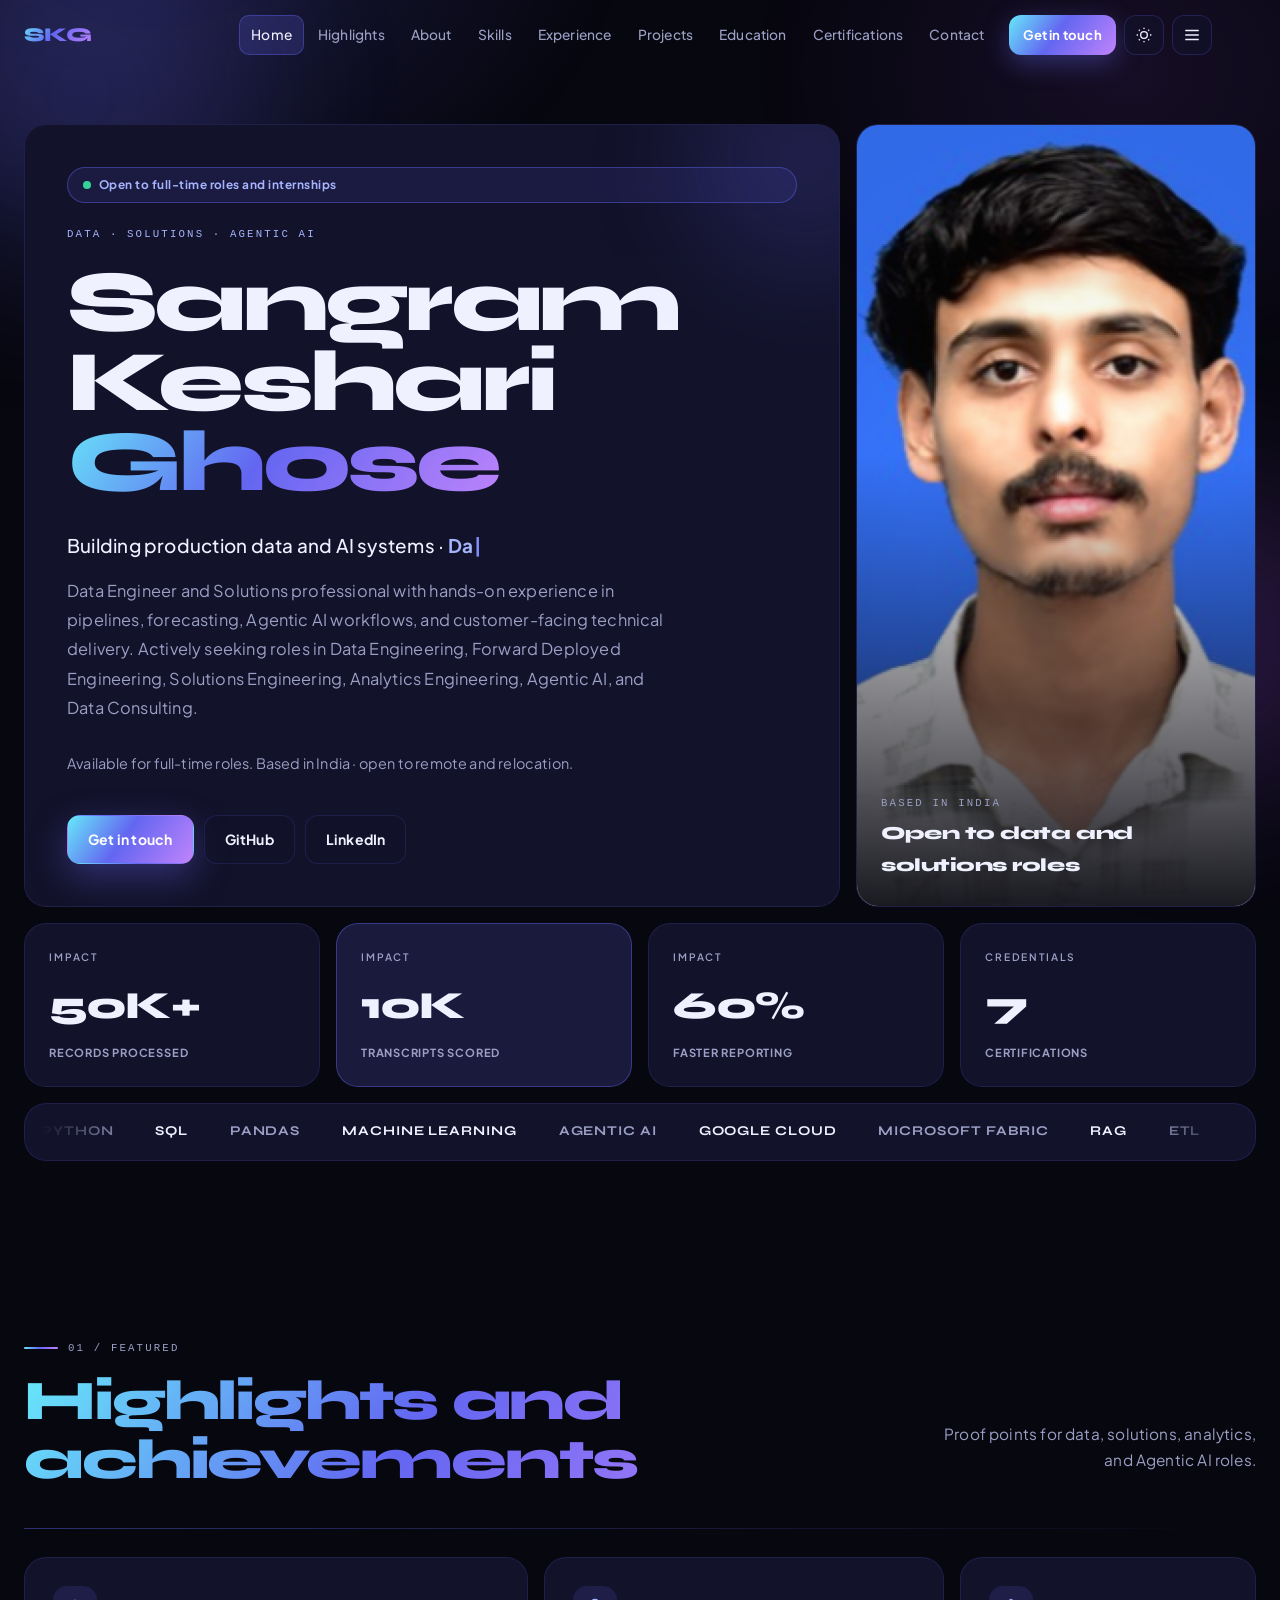
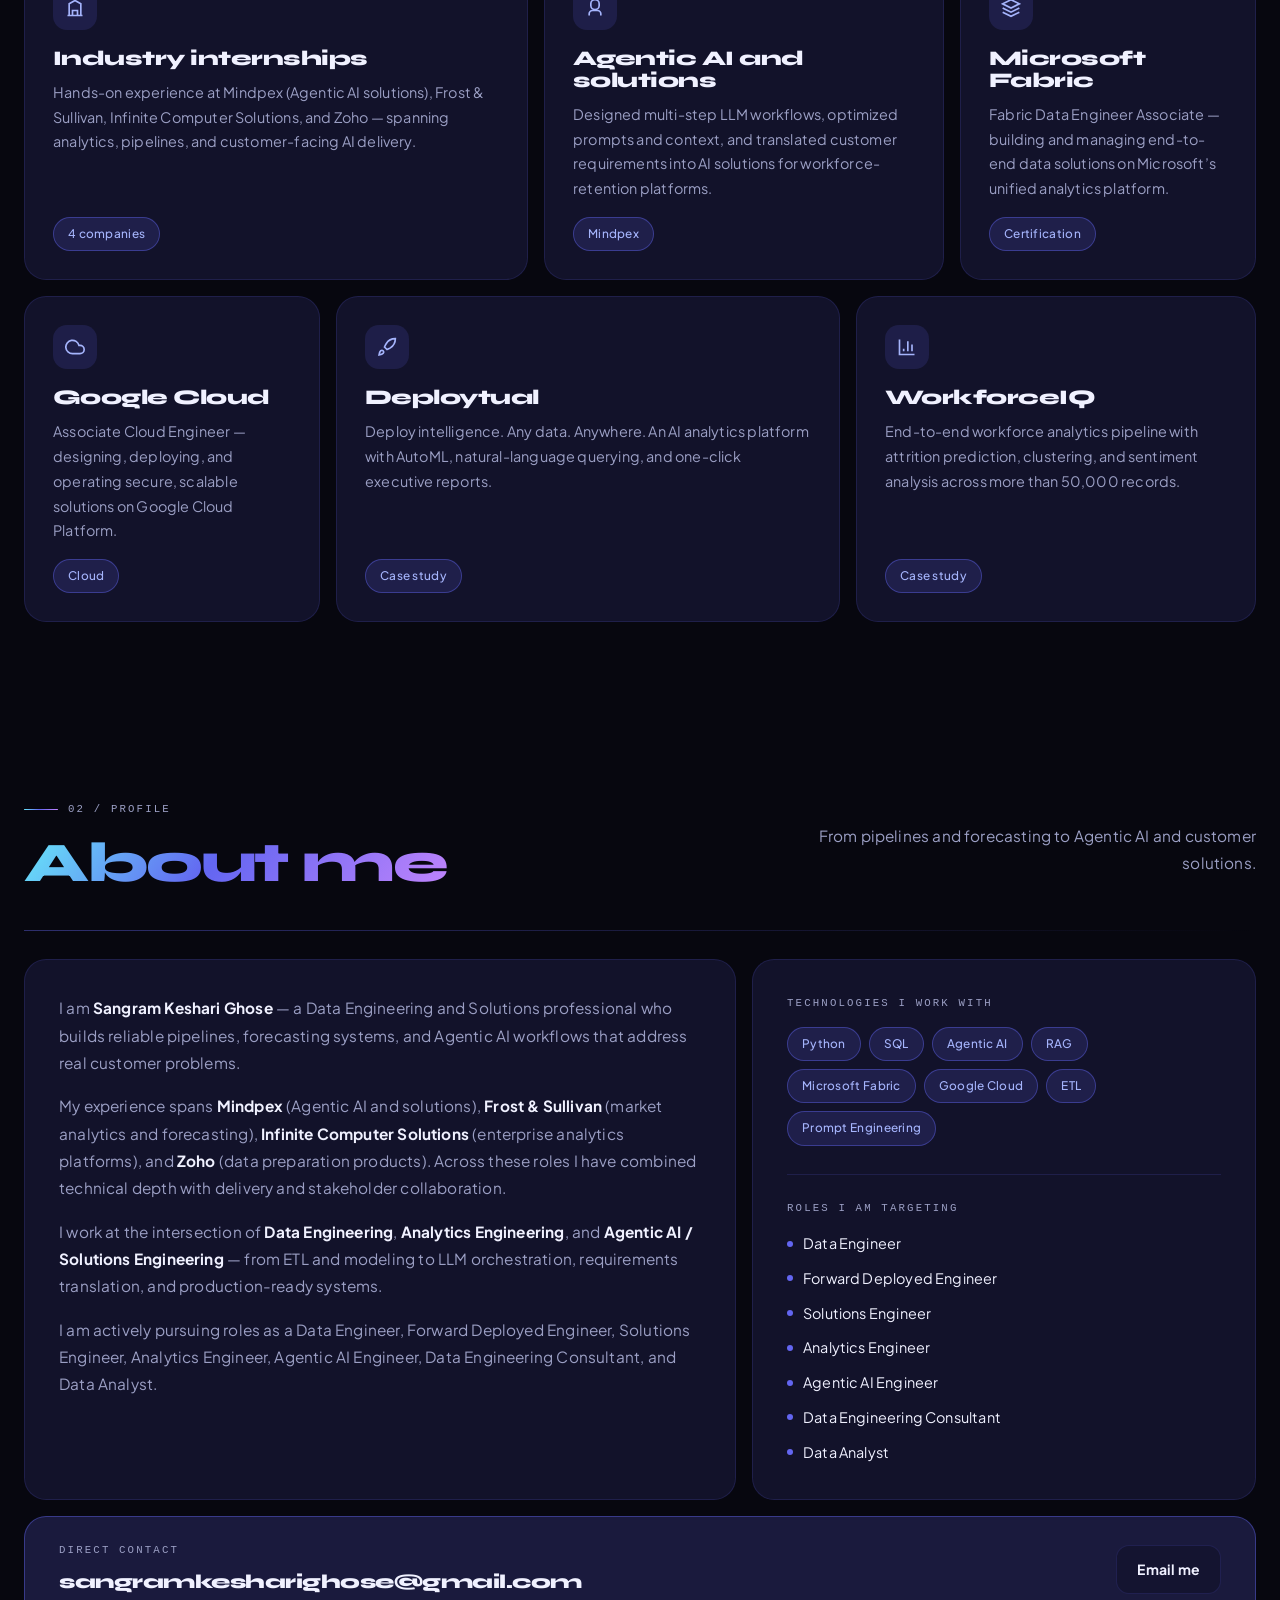
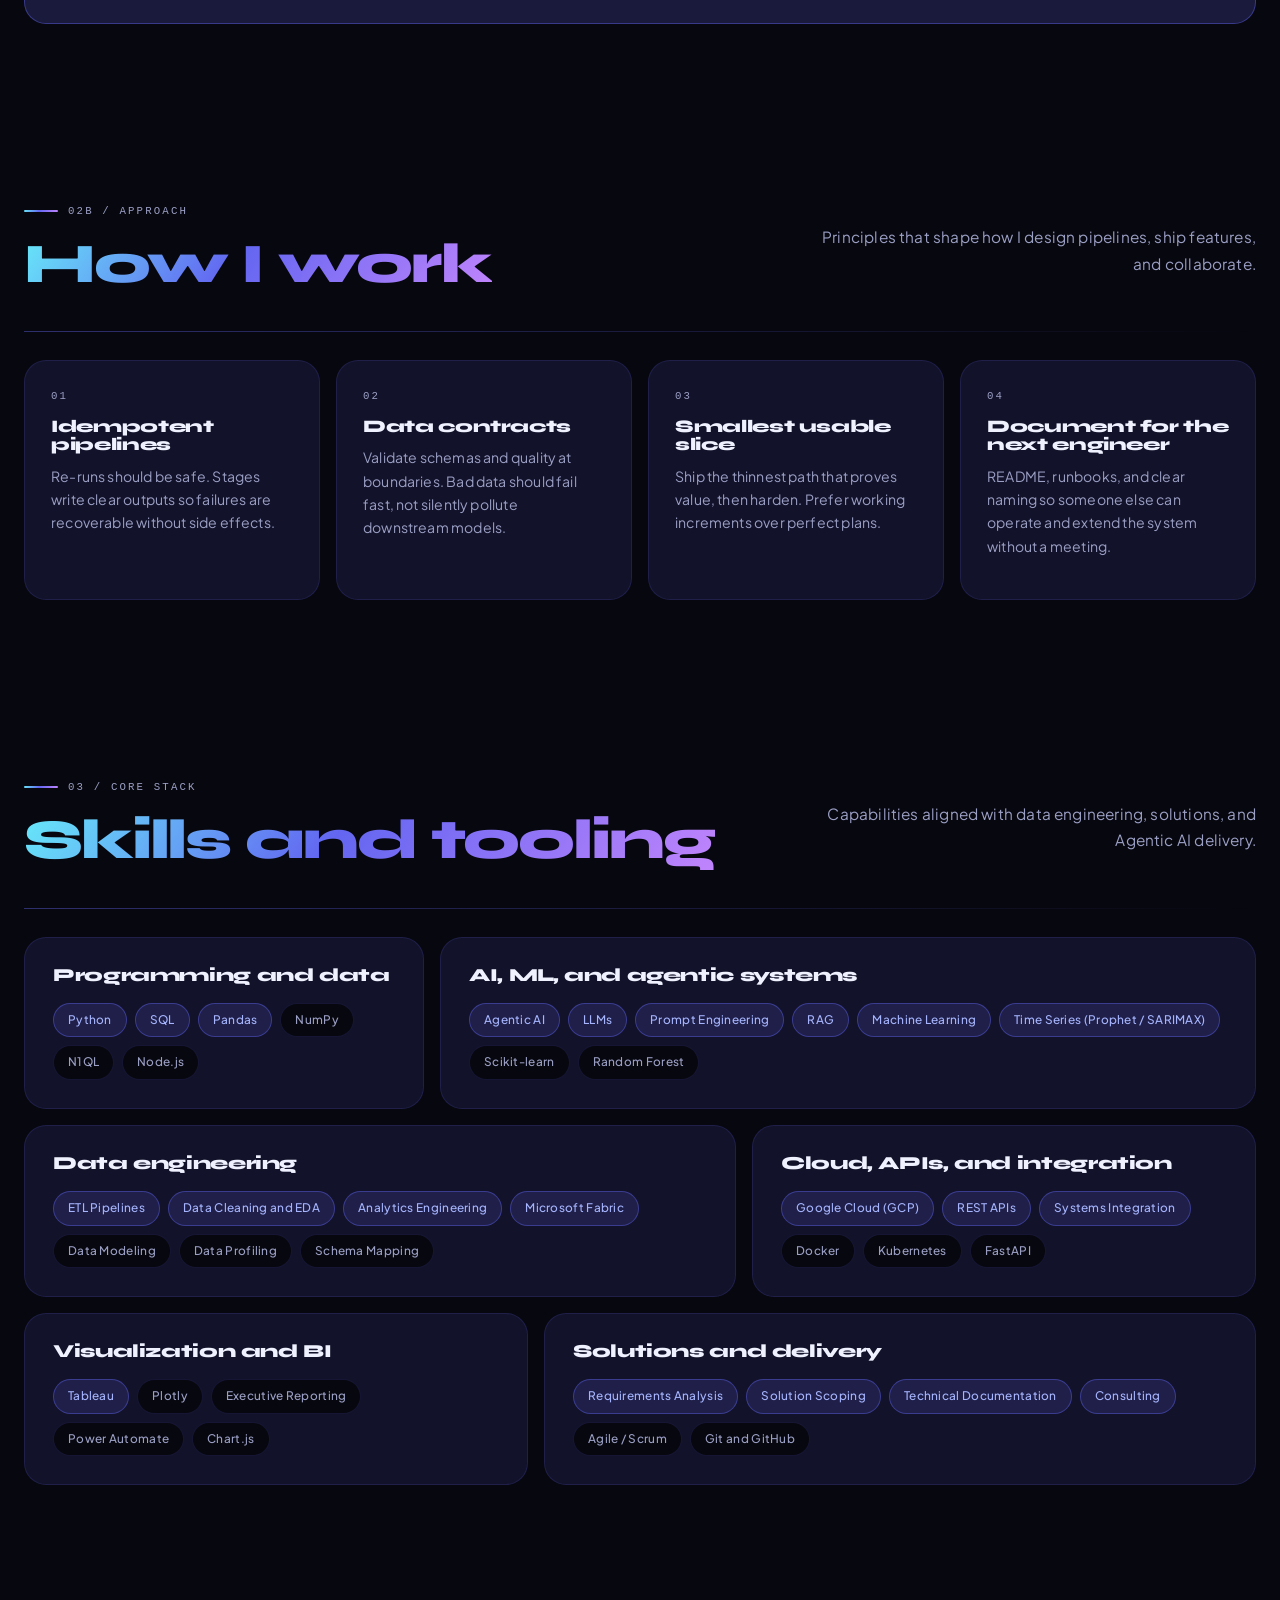
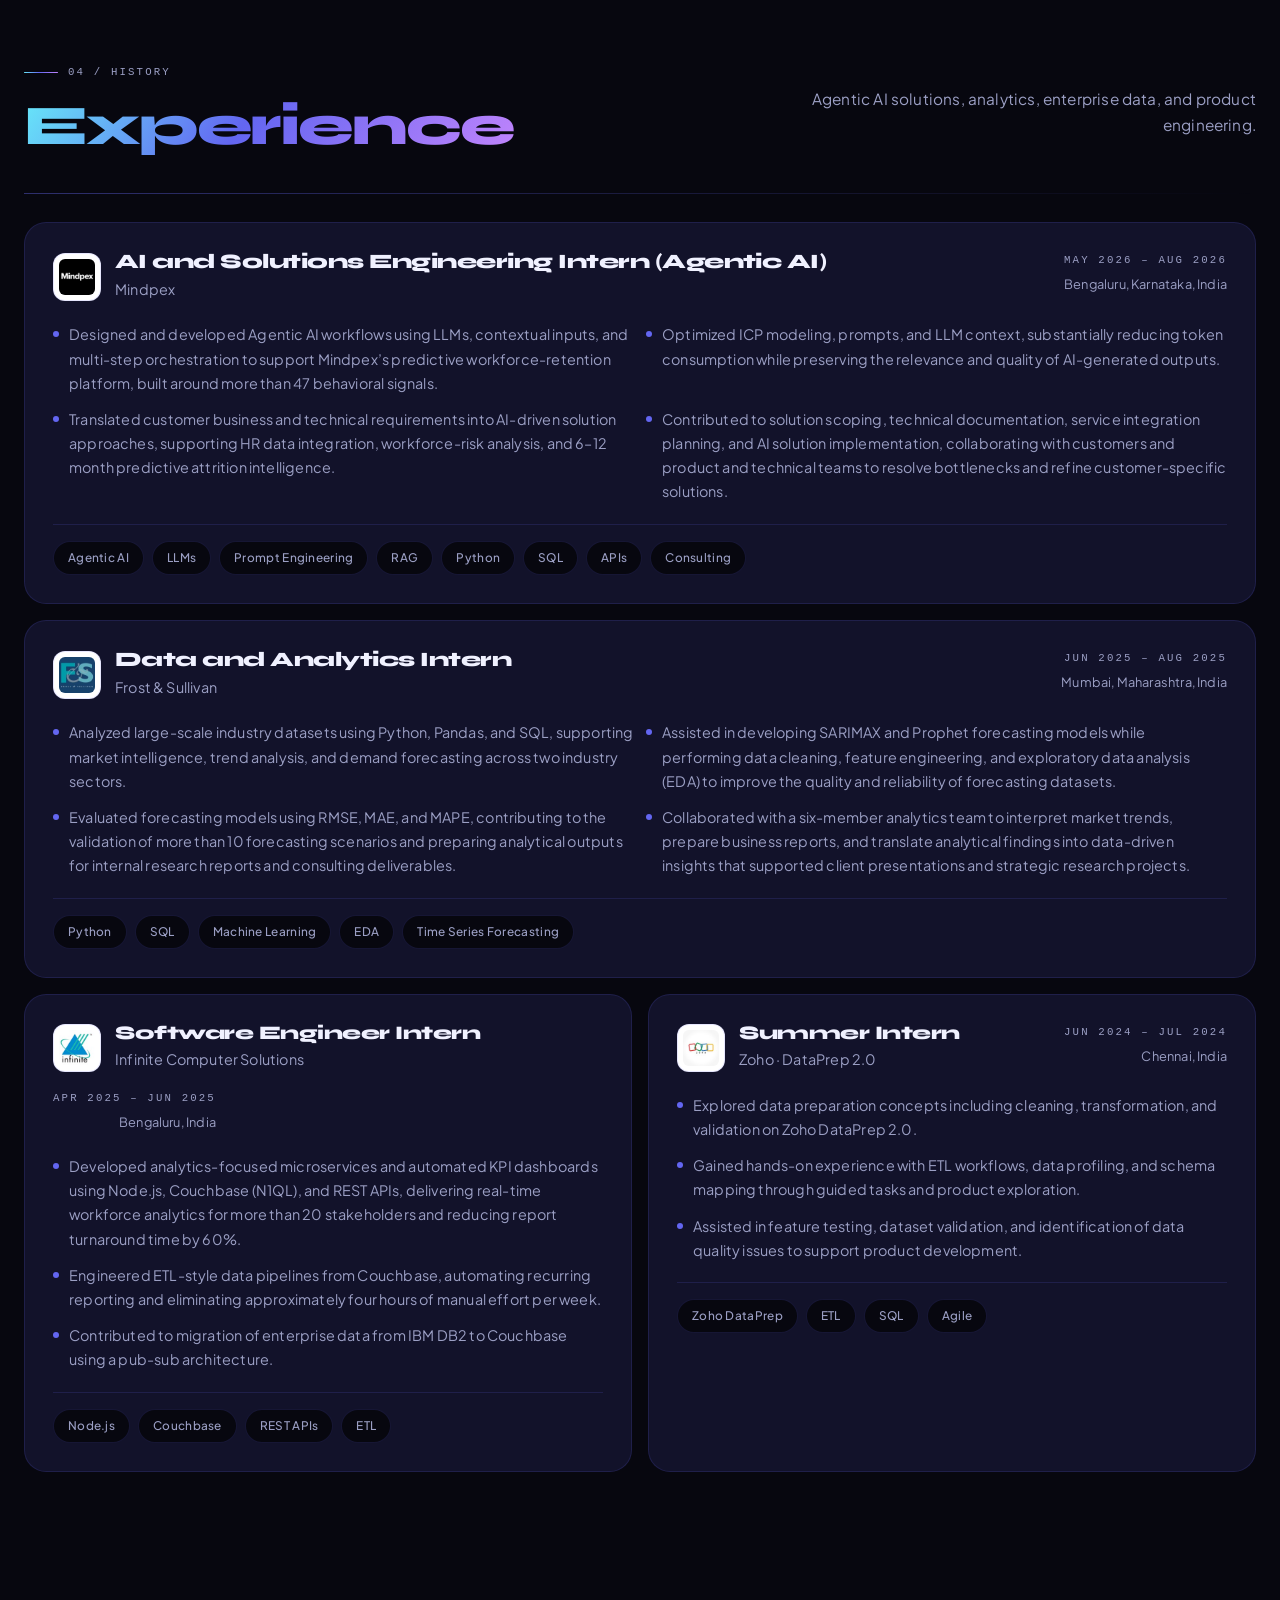
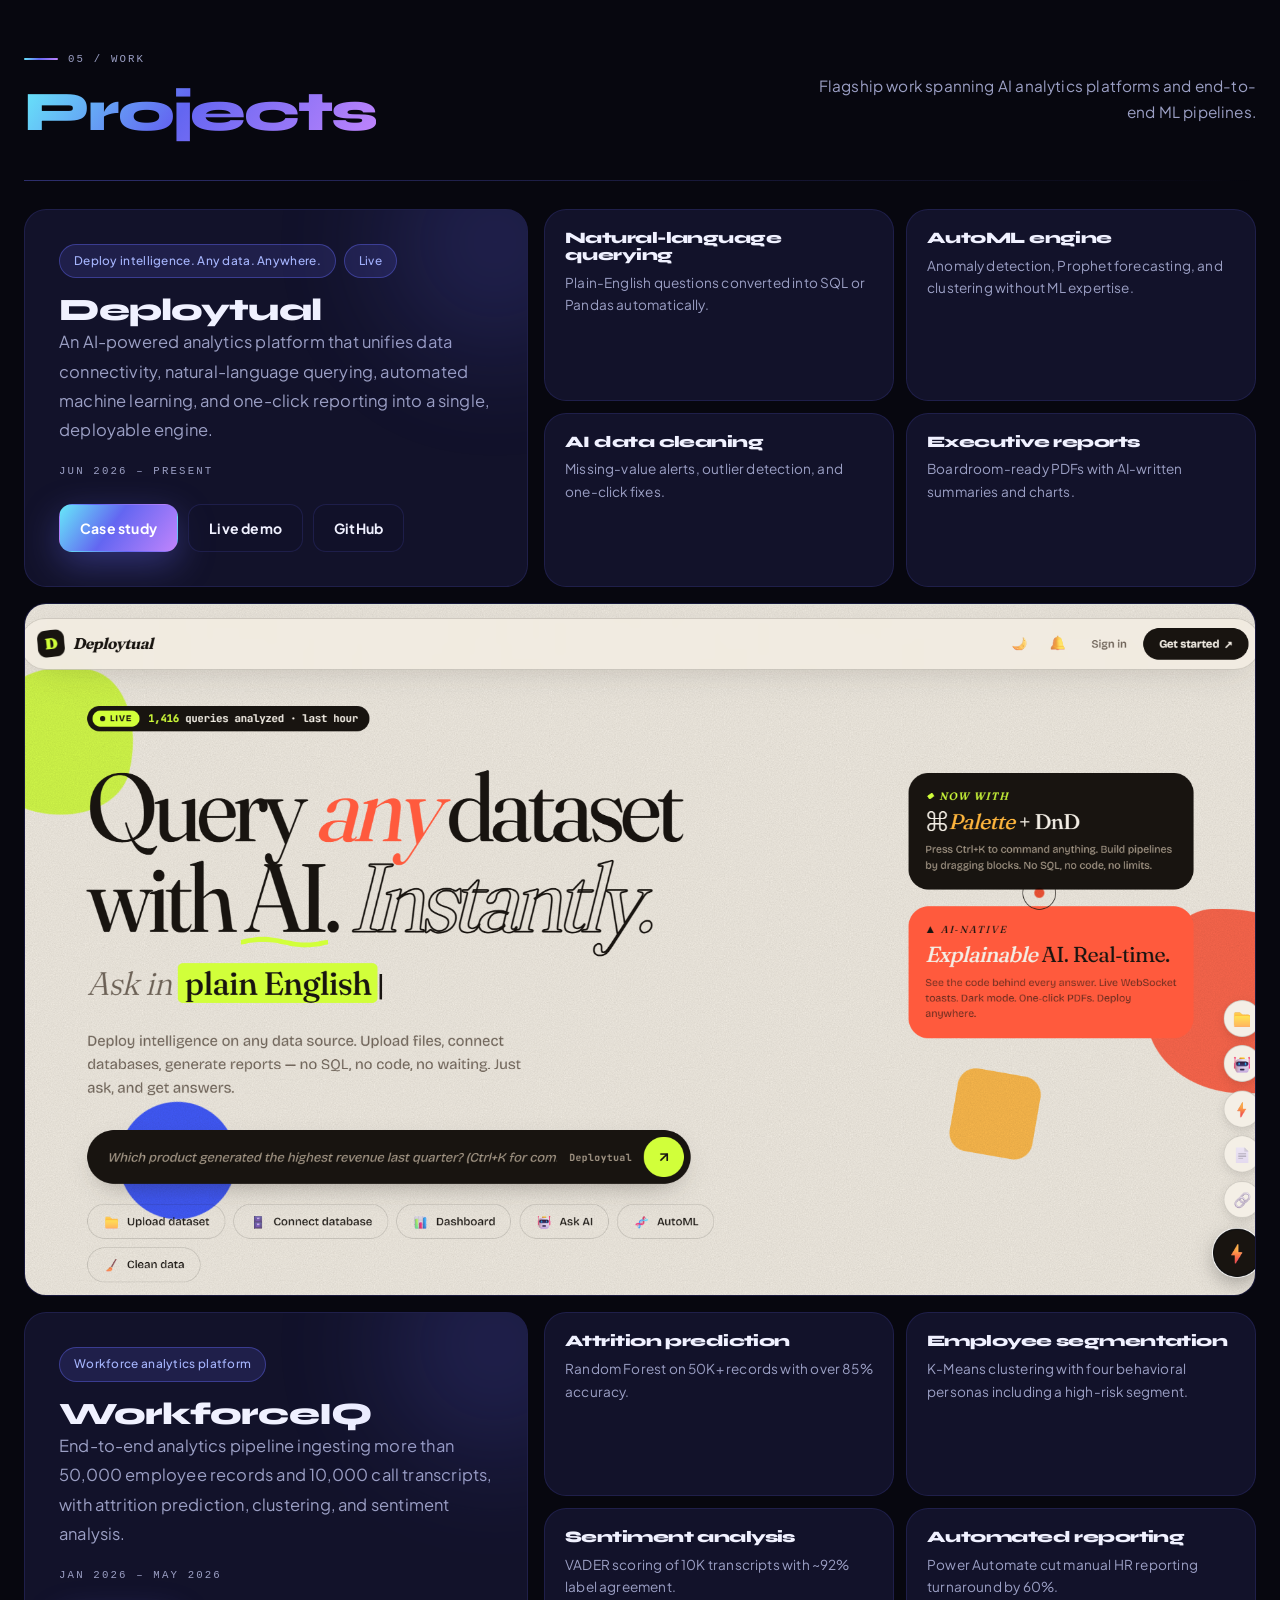
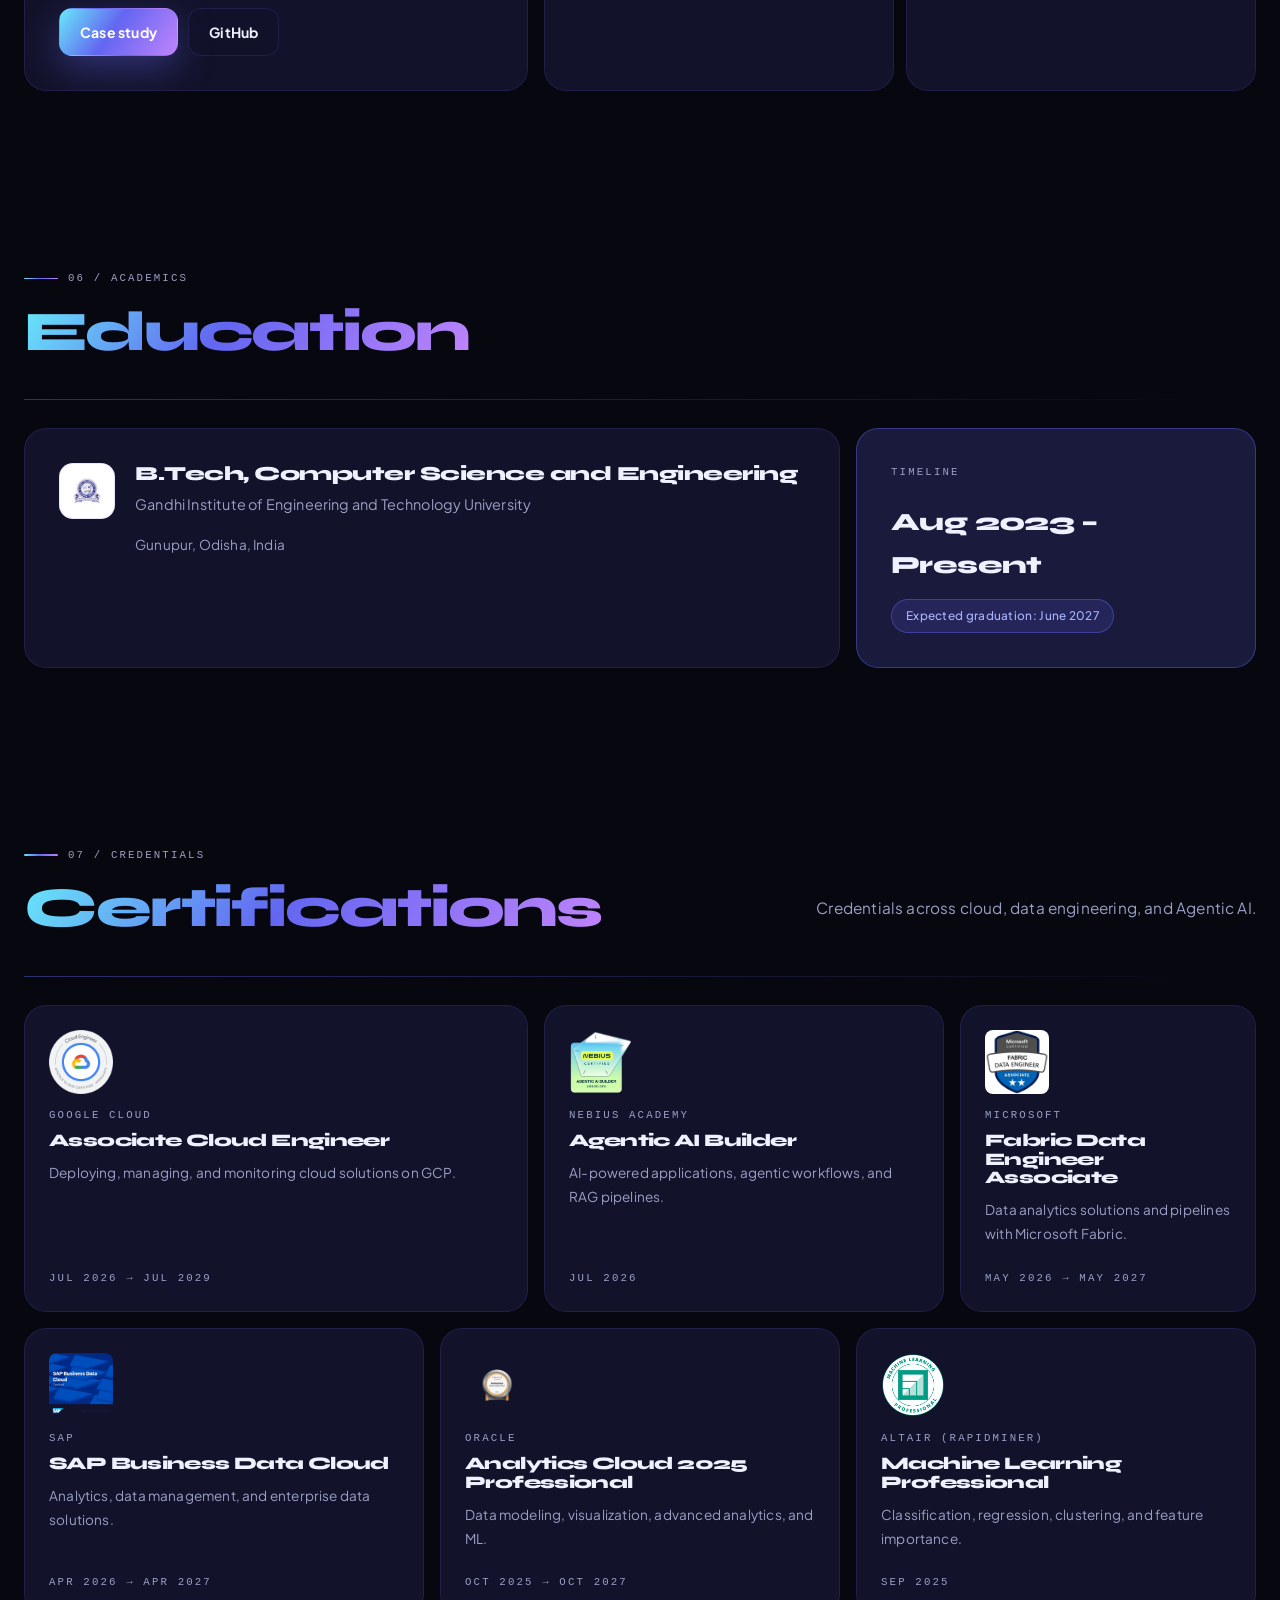
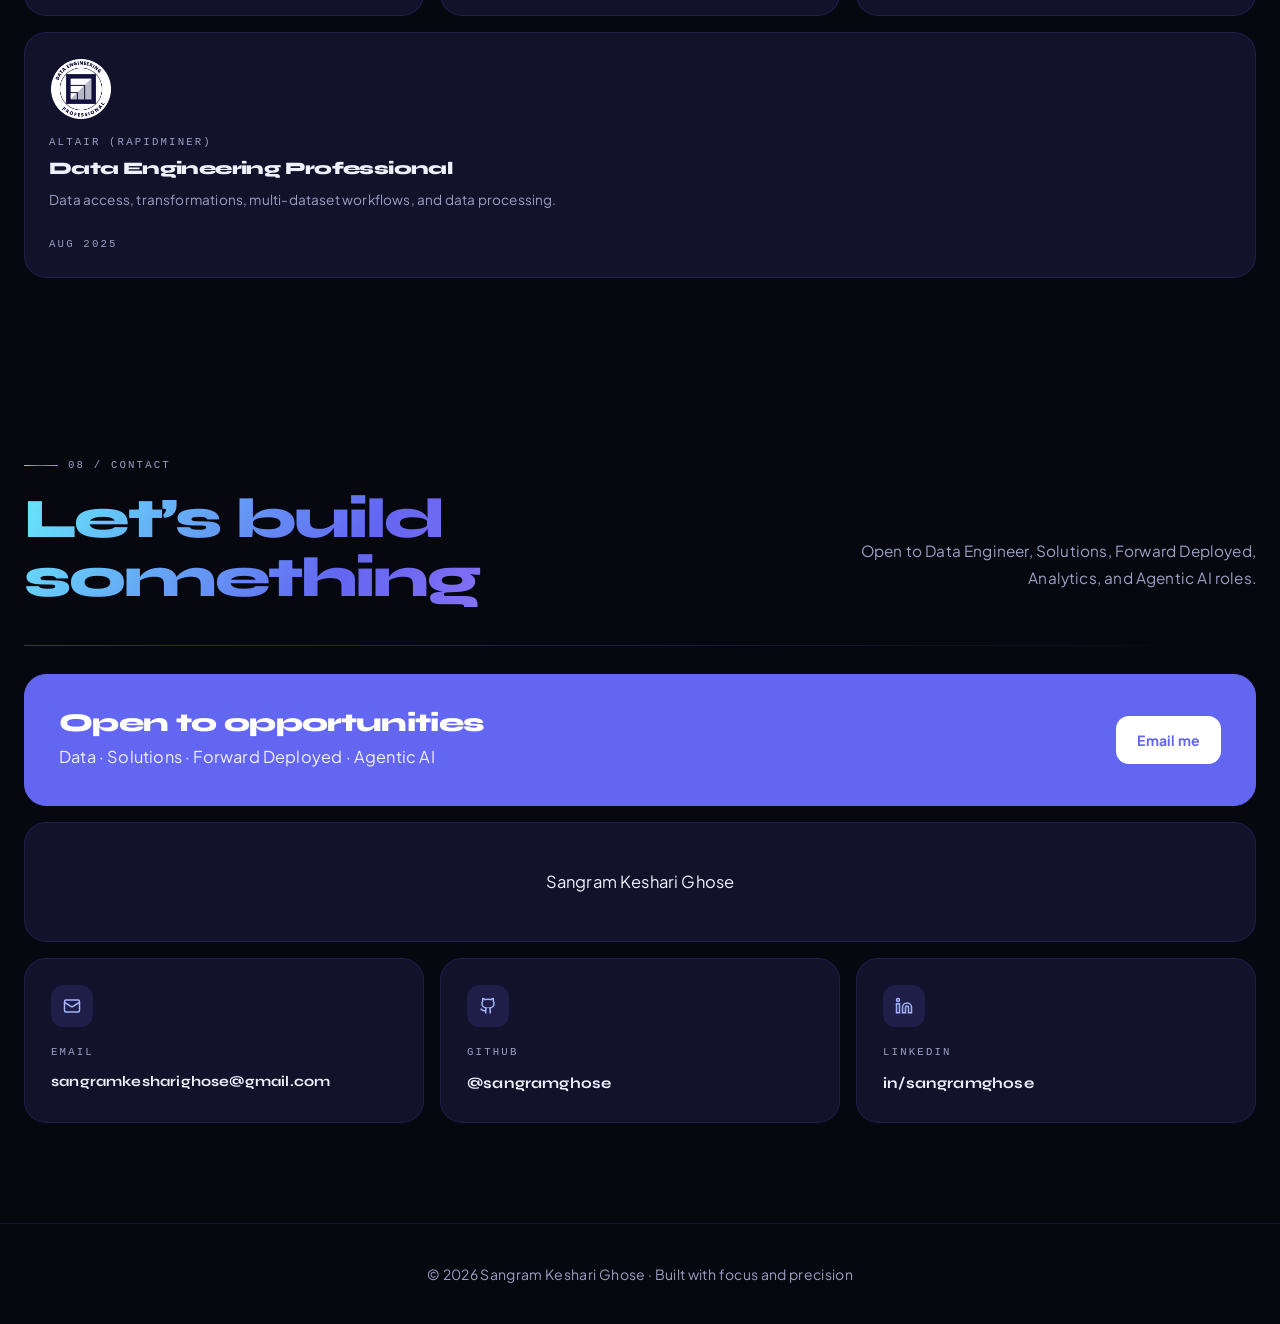
==== commit fee88cde: "Update HTML structure and icon links" ====
--- a/index.html
+++ b/index.html
@@ -9,8 +9,8 @@
   <meta name="robots" content="index, follow, max-image-preview:large, max-snippet:-1, max-video-preview:-1" />
   <meta name="theme-color" content="#07070f" />
   <link rel="canonical" href="https://sangramghose.github.io/" />
+  <link rel="icon" href="icon.svg" type="image/svg+xml" />
   <link rel="icon" href="favicon.ico" sizes="any" />
-  <link rel="icon" href="profile.png" type="image/png" />
   <link rel="apple-touch-icon" href="profile.png" />
 
   <meta property="og:type" content="website" />
@@ -60,6 +60,7 @@
 <body>
   <a class="skip-link" href="#main">Skip to content</a>
   <div class="bg-mesh" aria-hidden="true"></div>
+  <div class="bg-grid" aria-hidden="true"></div>
   <div class="orb orb-1" aria-hidden="true"></div>
   <div class="orb orb-2" aria-hidden="true"></div>
 
@@ -85,14 +86,16 @@
             <path d="M12 1v2M12 21v2M4.22 4.22l1.42 1.42M18.36 18.36l1.42 1.42M1 12h2M21 12h2M4.22 19.78l1.42-1.42M18.36 5.64l1.42-1.42"/>
           </svg>
         </button>
-        <button class="hamburger" id="menuBtn" type="button" aria-label="Open menu" aria-expanded="false" aria-controls="mobilePanel">
-          <span></span><span></span><span></span>
+        <button class="iconbtn menu-btn" id="menu-btn" type="button" aria-label="Open menu" aria-expanded="false" aria-controls="mobile-menu">
+          <svg width="18" height="18" viewBox="0 0 24 24" fill="none" stroke="currentColor" stroke-width="2" aria-hidden="true">
+            <path d="M3 6h18M3 12h18M3 18h18"/>
+          </svg>
         </button>
       </div>
     </div>
   </header>
 
-  <div class="mobile-panel" id="mobilePanel" hidden>
+  <div id="mobile-menu" hidden>
     <a href="#home">Home</a>
     <a href="#highlights">Highlights</a>
     <a href="#about">About</a>
@@ -102,6 +105,7 @@
     <a href="#education">Education</a>
     <a href="#certifications">Certifications</a>
     <a href="#contact">Contact</a>
+    <a class="btn btn-primary menu-cta" href="#contact">Get in touch</a>
   </div>
 
   <main class="wrap" id="main">
--- a/styles.css
+++ b/styles.css
@@ -0,0 +1,463 @@
+:root {
+  --bg: #07070f;
+  --surface: #12122a;
+  --elevated: #1a1a3d;
+  --border: rgba(99, 102, 241, 0.16);
+  --border-strong: rgba(99, 102, 241, 0.42);
+  --fg: #f0f1ff;
+  --muted: #9b9fc4;
+  --primary: #6366f1;
+  --accent: #818cf8;
+  --accent2: #a5b4fc;
+  --grad: linear-gradient(125deg, #67e8f9 0%, #6366f1 45%, #c084fc 100%);
+  --radius: 22px;
+  --max: 1280px;
+  --nav-h: 70px;
+  --card-shadow: 0 28px 70px rgba(0, 0, 0, 0.5);
+  --ease: cubic-bezier(0.16, 1, 0.3, 1);
+}
+[data-theme="light"] {
+  --bg: #f5f6fb;
+  --surface: #ffffff;
+  --elevated: #eef0f9;
+  --border: rgba(79, 70, 229, 0.12);
+  --border-strong: rgba(79, 70, 229, 0.32);
+  --fg: #0e0e24;
+  --muted: #5c6188;
+  --primary: #4f46e5;
+  --accent: #6366f1;
+  --accent2: #4f46e5;
+  --grad: linear-gradient(125deg, #22d3ee 0%, #4f46e5 45%, #a855f7 100%);
+  --card-shadow: 0 20px 50px rgba(0, 0, 0, 0.08);
+}
+*, *::before, *::after { box-sizing: border-box; }
+html { scroll-behavior: smooth; scroll-padding-top: 5.5rem; }
+body {
+  margin: 0;
+  background: var(--bg);
+  color: var(--fg);
+  font-family: "Plus Jakarta Sans", system-ui, -apple-system, sans-serif;
+  font-size: 16.5px;
+  line-height: 1.72;
+  letter-spacing: 0.011em;
+  -webkit-font-smoothing: antialiased;
+  overflow-x: hidden;
+  transition: background 0.4s ease, color 0.4s ease;
+}
+body.menu-open { overflow: hidden; }
+h1, h2, h3, h4 {
+  font-family: Syne, system-ui, sans-serif;
+  font-weight: 800;
+  line-height: 1.06;
+  letter-spacing: -0.035em;
+  margin: 0;
+  color: var(--fg);
+}
+p { margin: 0 0 1.05em; line-height: 1.78; }
+a { color: inherit; text-decoration: none; }
+img { max-width: 100%; display: block; }
+button { font: inherit; cursor: pointer; border: 0; background: none; color: inherit; }
+ul { list-style: none; margin: 0; padding: 0; }
+.skip-link {
+  position: absolute; left: -9999px; top: 0; z-index: 100;
+  padding: 12px 18px; background: var(--primary); color: #fff;
+  font-weight: 700; border-radius: 0 0 10px 0;
+}
+.skip-link:focus { left: 0; }
+.wrap { max-width: var(--max); margin: 0 auto; padding: 0 24px; }
+.mono {
+  font-family: ui-monospace, SFMono-Regular, Menlo, Monaco, Consolas, monospace;
+  font-size: 0.67rem; letter-spacing: 0.2em; text-transform: uppercase;
+  color: var(--muted); font-weight: 500;
+}
+.text-grad {
+  background: var(--grad);
+  -webkit-background-clip: text; background-clip: text; color: transparent;
+}
+.muted { color: var(--muted); }
+.fg { color: var(--fg); }
+.bg-mesh {
+  position: fixed; inset: 0; z-index: -3; pointer-events: none; opacity: 0.45;
+  background:
+    radial-gradient(50rem 36rem at 12% -8%, rgba(99, 102, 241, 0.45), transparent 60%),
+    radial-gradient(40rem 32rem at 88% 8%, rgba(168, 85, 247, 0.22), transparent 60%);
+}
+.orb {
+  position: fixed; border-radius: 9999px; filter: blur(80px); opacity: 0.22;
+  z-index: -1; pointer-events: none; animation: float 24s ease-in-out infinite;
+}
+.orb-1 { width: 22rem; height: 22rem; top: -5rem; left: -6rem; background: var(--primary); }
+.orb-2 { width: 18rem; height: 18rem; top: 55%; right: -5rem; background: #a855f7; animation-delay: -10s; }
+@keyframes float {
+  0%, 100% { transform: translate3d(0, 0, 0) scale(1); }
+  50% { transform: translate3d(1.5rem, -2rem, 0) scale(1.05); }
+}
+header {
+  position: fixed; inset-x: 0; top: 0; z-index: 50; height: var(--nav-h);
+  transition: background 0.35s ease, border-color 0.35s ease, backdrop-filter 0.35s ease;
+  border-bottom: 1px solid transparent;
+}
+header.scrolled {
+  background: rgba(7, 7, 15, 0.82);
+  backdrop-filter: blur(18px); -webkit-backdrop-filter: blur(18px);
+  border-bottom-color: rgba(99, 102, 241, 0.14);
+}
+[data-theme="light"] header.scrolled {
+  background: rgba(245, 246, 251, 0.88);
+  border-bottom-color: rgba(79, 70, 229, 0.12);
+}
+.navrow {
+  display: grid; grid-template-columns: 1fr auto 1fr; align-items: center;
+  height: var(--nav-h); max-width: var(--max); margin: 0 auto; padding: 0 24px; gap: 12px;
+}
+.brand {
+  font-family: Syne, system-ui, sans-serif; font-weight: 800; font-size: 1.22rem;
+  letter-spacing: -0.03em; background: var(--grad);
+  -webkit-background-clip: text; background-clip: text; color: transparent; justify-self: start;
+}
+nav.links {
+  display: flex; align-items: center; justify-content: center; gap: 2px; justify-self: center;
+}
+nav.links a {
+  padding: 8px 12px; border-radius: 10px; font-size: 0.86rem; font-weight: 500;
+  color: var(--muted); transition: color 0.2s, background 0.2s, box-shadow 0.2s; white-space: nowrap;
+}
+nav.links a:hover { color: var(--fg); background: rgba(99, 102, 241, 0.1); }
+nav.links a.active {
+  color: var(--fg); background: rgba(99, 102, 241, 0.2);
+  box-shadow: inset 0 0 0 1px rgba(99, 102, 241, 0.38);
+}
+.nav-actions { display: flex; align-items: center; gap: 8px; justify-self: end; }
+.iconbtn {
+  width: 40px; height: 40px; border-radius: 12px;
+  border: 1px solid rgba(99, 102, 241, 0.22); background: rgba(18, 18, 42, 0.7);
+  color: var(--fg); display: grid; place-items: center; transition: border-color 0.2s, background 0.2s;
+}
+.iconbtn:hover { border-color: rgba(99, 102, 241, 0.5); background: rgba(99, 102, 241, 0.16); }
+.iconbtn:focus-visible, .btn:focus-visible, a:focus-visible {
+  outline: 2px solid var(--accent); outline-offset: 3px;
+}
+[data-theme="light"] .iconbtn {
+  background: rgba(255, 255, 255, 0.85); border-color: rgba(79, 70, 229, 0.18);
+}
+.btn {
+  display: inline-flex; align-items: center; justify-content: center; gap: 8px;
+  padding: 11px 20px; border-radius: 13px; font-weight: 700; font-size: 0.875rem;
+  letter-spacing: 0.015em; border: 1px solid transparent;
+  transition: transform 0.25s var(--ease), box-shadow 0.25s, background 0.25s; cursor: pointer;
+}
+.btn-primary {
+  background: var(--grad); color: #fff; box-shadow: 0 12px 36px rgba(99, 102, 241, 0.38);
+}
+.btn-primary:hover { transform: translateY(-2px); box-shadow: 0 18px 44px rgba(99, 102, 241, 0.52); }
+.btn-ghost {
+  border-color: var(--border);
+  background: color-mix(in oklab, var(--surface) 65%, transparent); color: var(--fg);
+}
+.btn-ghost:hover { border-color: var(--border-strong); transform: translateY(-2px); }
+.btn-nav-cta {
+  display: inline-flex; align-items: center; justify-content: center;
+  padding: 9px 14px; border-radius: 12px; font-size: 0.82rem; font-weight: 700;
+  color: #fff; background: var(--grad); box-shadow: 0 8px 26px rgba(99, 102, 241, 0.38); white-space: nowrap;
+}
+.btn-nav-cta:hover { transform: translateY(-1px); }
+.btn-row { display: flex; flex-wrap: wrap; gap: 10px; margin-top: 24px; }
+.hamburger {
+  display: none; width: 40px; height: 40px; border-radius: 12px;
+  border: 1px solid rgba(99, 102, 241, 0.22); background: rgba(18, 18, 42, 0.7);
+  place-items: center; flex-direction: column; gap: 5px;
+}
+.hamburger span {
+  display: block; width: 18px; height: 2px; background: var(--fg);
+  border-radius: 2px; transition: transform 0.25s, opacity 0.25s;
+}
+.hamburger[aria-expanded="true"] span:nth-child(1) { transform: translateY(7px) rotate(45deg); }
+.hamburger[aria-expanded="true"] span:nth-child(2) { opacity: 0; }
+.hamburger[aria-expanded="true"] span:nth-child(3) { transform: translateY(-7px) rotate(-45deg); }
+.mobile-panel {
+  position: fixed; inset: var(--nav-h) 0 0 0; z-index: 45;
+  background: rgba(7, 7, 15, 0.96); backdrop-filter: blur(16px);
+  padding: 28px 24px; transform: translateX(100%);
+  transition: transform 0.35s var(--ease); display: flex; flex-direction: column; gap: 8px;
+}
+.mobile-panel.open { transform: translateX(0); }
+[data-theme="light"] .mobile-panel { background: rgba(245, 246, 251, 0.97); }
+.mobile-panel a {
+  padding: 14px 16px; border-radius: 12px; font-size: 1.05rem; font-weight: 600; color: var(--fg);
+}
+.mobile-panel a:hover { background: rgba(99, 102, 241, 0.12); }
+@media (max-width: 960px) {
+  .navrow { grid-template-columns: auto 1fr; }
+  nav.links { display: none; }
+  .btn-nav-cta.desktop-only { display: none; }
+  .hamburger { display: grid; }
+}
+section { padding: 84px 0; }
+.sec-head { margin-bottom: 38px; }
+.sec-head .label { display: inline-flex; align-items: center; gap: 10px; margin-bottom: 14px; }
+.sec-head .label .line { width: 34px; height: 1.5px; background: var(--grad); border-radius: 2px; }
+.sec-head h2 { font-size: clamp(2.15rem, 4.9vw, 3.5rem); letter-spacing: -0.038em; }
+.sec-head .desc {
+  max-width: 28rem; color: var(--muted); font-size: 0.96rem; line-height: 1.72; margin-top: 10px;
+}
+@media (min-width: 768px) {
+  .sec-head { display: flex; align-items: flex-end; justify-content: space-between; gap: 28px; }
+  .sec-head .desc { margin-top: 0; text-align: right; }
+}
+.sec-rule {
+  height: 1px; background: linear-gradient(90deg, var(--border-strong), transparent); margin-top: 24px;
+}
+.section-gap { margin-top: 28px; }
+.bento { display: grid; grid-template-columns: 1fr; gap: 16px; }
+@media (min-width: 768px) { .bento { grid-template-columns: repeat(12, 1fr); } }
+.tile {
+  position: relative; overflow: hidden; border-radius: var(--radius);
+  border: 1px solid var(--border); background: var(--surface);
+  transition: border-color 0.35s, transform 0.4s var(--ease), box-shadow 0.35s;
+}
+.tile:hover {
+  border-color: var(--border-strong); transform: translateY(-3px); box-shadow: var(--card-shadow);
+}
+.tile-glow::before {
+  content: ""; position: absolute; top: -5rem; right: -5rem; width: 14rem; height: 14rem;
+  border-radius: 9999px; background: var(--primary); opacity: 0.18; filter: blur(60px); pointer-events: none;
+}
+.span-12, .span-8, .span-7, .span-6, .span-5, .span-4, .span-3 { grid-column: span 1; }
+@media (min-width: 768px) {
+  .span-12 { grid-column: span 12; }
+  .span-8 { grid-column: span 8; }
+  .span-7 { grid-column: span 7; }
+  .span-6 { grid-column: span 6; }
+  .span-5 { grid-column: span 5; }
+  .span-4 { grid-column: span 4; }
+  .span-3 { grid-column: span 3; }
+}
+.pill {
+  display: inline-block; padding: 6px 14px; border-radius: 999px; font-size: 0.74rem;
+  font-weight: 500; letter-spacing: 0.025em; border: 1px solid var(--border);
+  background: var(--bg); color: var(--muted);
+}
+.pill-accent {
+  border-color: var(--border-strong); background: rgba(99, 102, 241, 0.16); color: var(--accent2);
+}
+.pill-row { display: flex; flex-wrap: wrap; gap: 8px; }
+.icon-box {
+  width: 44px; height: 44px; border-radius: 14px; display: grid; place-items: center;
+  background: rgba(99, 102, 241, 0.15); color: var(--accent2); flex-shrink: 0;
+}
+.icon-box svg { width: 20px; height: 20px; }
+.hero { padding-top: calc(var(--nav-h) + 54px); }
+.hero-intro {
+  padding: 42px; display: flex; flex-direction: column; justify-content: center;
+}
+.hero-badge {
+  display: inline-flex; align-items: center; gap: 8px; padding: 7px 15px; border-radius: 999px;
+  border: 1px solid var(--border-strong); background: rgba(99, 102, 241, 0.12);
+  font-size: 0.74rem; font-weight: 700; letter-spacing: 0.04em; color: var(--accent2);
+}
+.pulse {
+  width: 8px; height: 8px; border-radius: 99px; background: #34d399;
+  box-shadow: 0 0 0 0 rgba(52, 211, 153, 0.5); animation: pulse 2s infinite;
+}
+@keyframes pulse {
+  0%, 100% { box-shadow: 0 0 0 0 rgba(52, 211, 153, 0.45); }
+  60% { box-shadow: 0 0 0 9px transparent; }
+}
+.accent-label { margin-top: 22px; color: var(--accent2); }
+.hero h1 {
+  font-size: clamp(3rem, 7.4vw, 5.4rem); margin: 18px 0 14px;
+  line-height: 0.93; letter-spacing: -0.042em;
+}
+.hero-tagline {
+  font-size: 1.18rem; font-weight: 500; margin: 12px 0 14px; letter-spacing: 0.012em;
+}
+.hero-copy { max-width: 38rem; font-size: 1.02rem; line-height: 1.78; }
+.typed { color: var(--accent2); font-weight: 700; }
+.typed::after {
+  content: "|"; margin-left: 1px; animation: blink 1s steps(1) infinite; color: var(--accent);
+}
+@keyframes blink { 50% { opacity: 0; } }
+.portrait { position: relative; min-height: 280px; padding: 0; }
+@media (min-width: 768px) { .portrait { min-height: 100%; } }
+.portrait img { width: 100%; height: 100%; object-fit: cover; min-height: 280px; }
+.portrait-overlay {
+  position: absolute; inset: 0;
+  background: linear-gradient(180deg, transparent 42%, var(--bg)); opacity: 0.92; pointer-events: none;
+}
+.portrait-cap { position: absolute; left: 24px; right: 24px; bottom: 24px; z-index: 2; }
+.portrait-title {
+  font-family: Syne, sans-serif; font-weight: 800; font-size: 1.15rem;
+  margin-top: 6px; letter-spacing: -0.025em;
+}
+.metric-label {
+  font-size: 0.64rem; letter-spacing: 0.18em; text-transform: uppercase;
+  color: var(--muted); font-weight: 600;
+}
+.metric-val {
+  font-family: Syne, sans-serif; font-size: 2.4rem; font-weight: 800;
+  margin-top: 8px; letter-spacing: -0.035em;
+}
+.metric-sub {
+  font-size: 0.7rem; font-weight: 700; text-transform: uppercase;
+  letter-spacing: 0.07em; color: var(--muted); margin-top: 4px;
+}
+.metric-link {
+  display: flex; flex-direction: column; justify-content: space-between;
+  padding: 24px; color: inherit; height: 100%;
+}
+.metric-elevated { background: var(--elevated); border-color: var(--border-strong); }
+.marquee-tile { padding: 16px; }
+.marquee-wrap {
+  overflow: hidden; mask-image: linear-gradient(90deg, transparent, #000 8%, #000 92%, transparent);
+}
+.marquee-track {
+  display: flex; gap: 2.6rem; width: max-content; animation: marquee 34s linear infinite;
+}
+.marquee-wrap:hover .marquee-track { animation-play-state: paused; }
+@keyframes marquee { to { transform: translateX(-50%); } }
+.marquee-track span {
+  font-family: Syne, sans-serif; font-size: 0.84rem; font-weight: 700;
+  text-transform: uppercase; letter-spacing: 0.07em; white-space: nowrap;
+}
+.marquee-track span:nth-child(odd) { color: var(--muted); }
+.reveal {
+  opacity: 0; transform: translateY(22px);
+  transition: opacity 0.7s var(--ease), transform 0.7s var(--ease);
+}
+.reveal.in { opacity: 1; transform: none; }
+.feature-card, .skill-card, .principle, .exp-card, .about-copy, .about-side, .cert-card {
+  padding: 28px; display: flex; flex-direction: column;
+}
+.card-title { font-size: 1.3rem; margin-top: 18px; letter-spacing: -0.025em; }
+.card-body { font-size: 0.9rem; margin: 10px 0 16px; flex: 1; line-height: 1.72; }
+.principle { padding: 26px; }
+.principle h3 { font-size: 1.1rem; margin-top: 12px; letter-spacing: -0.02em; }
+.principle p { font-size: 0.88rem; margin-top: 10px; line-height: 1.65; }
+.skill-card h3 { font-size: 1.15rem; letter-spacing: -0.02em; }
+.skill-card .pill-row { margin-top: 18px; }
+.about-copy { padding: 34px; }
+.body-text { font-size: 0.96rem; margin: 0 0 16px; line-height: 1.78; }
+.body-text.last { margin: 0; }
+.about-side { padding: 34px; }
+.about-side .pill-row { margin-top: 14px; }
+.roles-block { border-top: 1px solid var(--border); margin-top: 28px; padding-top: 24px; }
+.role-list { margin: 14px 0 0; }
+.role-list li {
+  display: flex; align-items: center; gap: 10px; font-size: 0.9rem; margin-bottom: 10px;
+}
+.role-list li:last-child { margin-bottom: 0; }
+.dot {
+  width: 6px; height: 6px; border-radius: 99px; background: var(--primary); flex-shrink: 0;
+}
+.contact-strip {
+  padding: 24px 34px; display: flex; flex-wrap: wrap; align-items: center;
+  justify-content: space-between; gap: 16px; background: var(--elevated); border-color: var(--border-strong);
+}
+.contact-email {
+  font-family: Syne, sans-serif; font-weight: 800; font-size: 1.22rem;
+  margin-top: 6px; letter-spacing: -0.025em;
+}
+.exp-logo {
+  width: 48px; height: 48px; border-radius: 12px; object-fit: contain;
+  background: #fff; padding: 5px; border: 1px solid var(--border); flex-shrink: 0;
+}
+.exp-head {
+  display: flex; flex-wrap: wrap; align-items: flex-start; justify-content: space-between; gap: 16px;
+}
+.exp-identity { display: flex; align-items: center; gap: 14px; }
+.exp-identity h3 { font-size: 1.28rem; letter-spacing: -0.025em; }
+.exp-identity h3.h3-sm { font-size: 1.2rem; }
+.company { font-size: 0.9rem; margin: 4px 0 0; }
+.exp-meta { text-align: right; }
+.loc { font-size: 0.8rem; margin: 4px 0 0; }
+.exp-bullets { display: grid; gap: 12px; margin-top: 20px; padding: 0; }
+@media (min-width: 768px) { .exp-bullets.two { grid-template-columns: 1fr 1fr; } }
+.exp-bullets li {
+  display: flex; gap: 10px; font-size: 0.9rem; color: var(--muted);
+  line-height: 1.68; list-style: none;
+}
+.exp-bullets li::before {
+  content: ""; width: 6px; height: 6px; border-radius: 99px;
+  background: var(--primary); margin-top: 9px; flex-shrink: 0;
+}
+.stack-row { margin-top: 20px; padding-top: 16px; border-top: 1px solid var(--border); }
+.projects-stack { display: grid; gap: 16px; }
+.project-main {
+  padding: 34px; display: flex; flex-direction: column; justify-content: space-between;
+}
+.project-title { font-size: 1.95rem; margin-top: 16px; letter-spacing: -0.03em; }
+.date-line { margin-top: 16px; }
+.feature-grid { display: grid; grid-template-columns: 1fr 1fr; gap: 12px; }
+.mini-feature { padding: 20px; }
+.mini-feature h4 { font-size: 1rem; }
+.mini-feature p { font-size: 0.85rem; margin-top: 8px; line-height: 1.65; }
+a.tile-link { display: flex; flex-direction: column; color: inherit; }
+.project-preview {
+  border-radius: var(--radius); overflow: hidden; border: 1px solid var(--border);
+  background: #0a0a18; aspect-ratio: 16 / 9; padding: 0;
+}
+.project-preview img {
+  width: 100%; height: 100%; object-fit: cover; object-position: top center;
+  transition: transform 0.55s var(--ease);
+}
+.tile:hover .project-preview img { transform: scale(1.03); }
+.edu-main {
+  padding: 34px; display: flex; flex-wrap: wrap; gap: 20px; align-items: flex-start;
+}
+.edu-logo {
+  width: 56px; height: 56px; border-radius: 14px; object-fit: contain;
+  background: #fff; padding: 6px; border: 1px solid var(--border);
+}
+.edu-main h3 { font-size: 1.25rem; letter-spacing: -0.025em; }
+.edu-main .muted { font-size: 0.9rem; margin-top: 8px; }
+.edu-main .loc { font-size: 0.85rem; margin-top: 4px; }
+.edu-side {
+  padding: 34px; background: var(--elevated); border-color: var(--border-strong);
+  display: flex; flex-direction: column; justify-content: space-between;
+}
+.edu-dates { margin-top: 20px; }
+.edu-range {
+  font-family: Syne, sans-serif; font-size: 1.55rem; font-weight: 800; letter-spacing: -0.025em;
+}
+.edu-dates .pill { margin-top: 12px; display: inline-block; }
+.cert-badge {
+  width: 64px; height: 64px; object-fit: contain; margin-bottom: 12px; border-radius: 8px;
+}
+.cert-card { padding: 24px; }
+.cert-card h3 { font-size: 1.1rem; margin-top: 8px; }
+.cert-card .flex-grow { font-size: 0.85rem; margin: 10px 0; flex: 1; }
+.cert-card .mono:last-child { margin-top: 12px; }
+.contact-section { padding-bottom: 100px; }
+.cta-banner {
+  padding: 34px; display: flex; flex-wrap: wrap; align-items: center;
+  justify-content: space-between; gap: 20px; background: var(--primary);
+  border-color: var(--primary); color: #fff;
+}
+.cta-banner h3 { font-size: 1.6rem; color: #fff; letter-spacing: -0.025em; }
+.cta-banner p { margin: 6px 0 0; opacity: 0.9; font-size: 1.02rem; }
+.btn-on-primary { background: #fff; color: var(--primary); }
+.linkedin-badge-wrap {
+  display: flex; align-items: center; justify-content: center; padding: 28px; min-height: 120px;
+}
+.contact-icon {
+  width: 42px; height: 42px; border-radius: 12px; display: grid; place-items: center;
+  background: rgba(99, 102, 241, 0.15); color: var(--accent2); margin-bottom: 16px;
+}
+.contact-icon svg { width: 18px; height: 18px; }
+.contact-tile {
+  padding: 26px; display: flex; flex-direction: column; min-height: 140px;
+}
+.contact-value {
+  font-family: Syne, sans-serif; font-weight: 700; font-size: 0.95rem; margin-top: 8px;
+}
+.contact-value.break { font-size: 0.9rem; word-break: break-all; }
+.now-line { font-size: 0.9rem; color: var(--muted); margin-top: 12px; }
+footer {
+  border-top: 1px solid var(--border); padding: 38px 0; text-align: center;
+  color: var(--muted); font-size: 0.875rem; letter-spacing: 0.025em;
+}
+@media (prefers-reduced-motion: reduce) {
+  .reveal { opacity: 1; transform: none; transition: none; }
+  .orb, .marquee-track, .pulse, .typed::after { animation: none !important; }
+  html { scroll-behavior: auto; }
+}
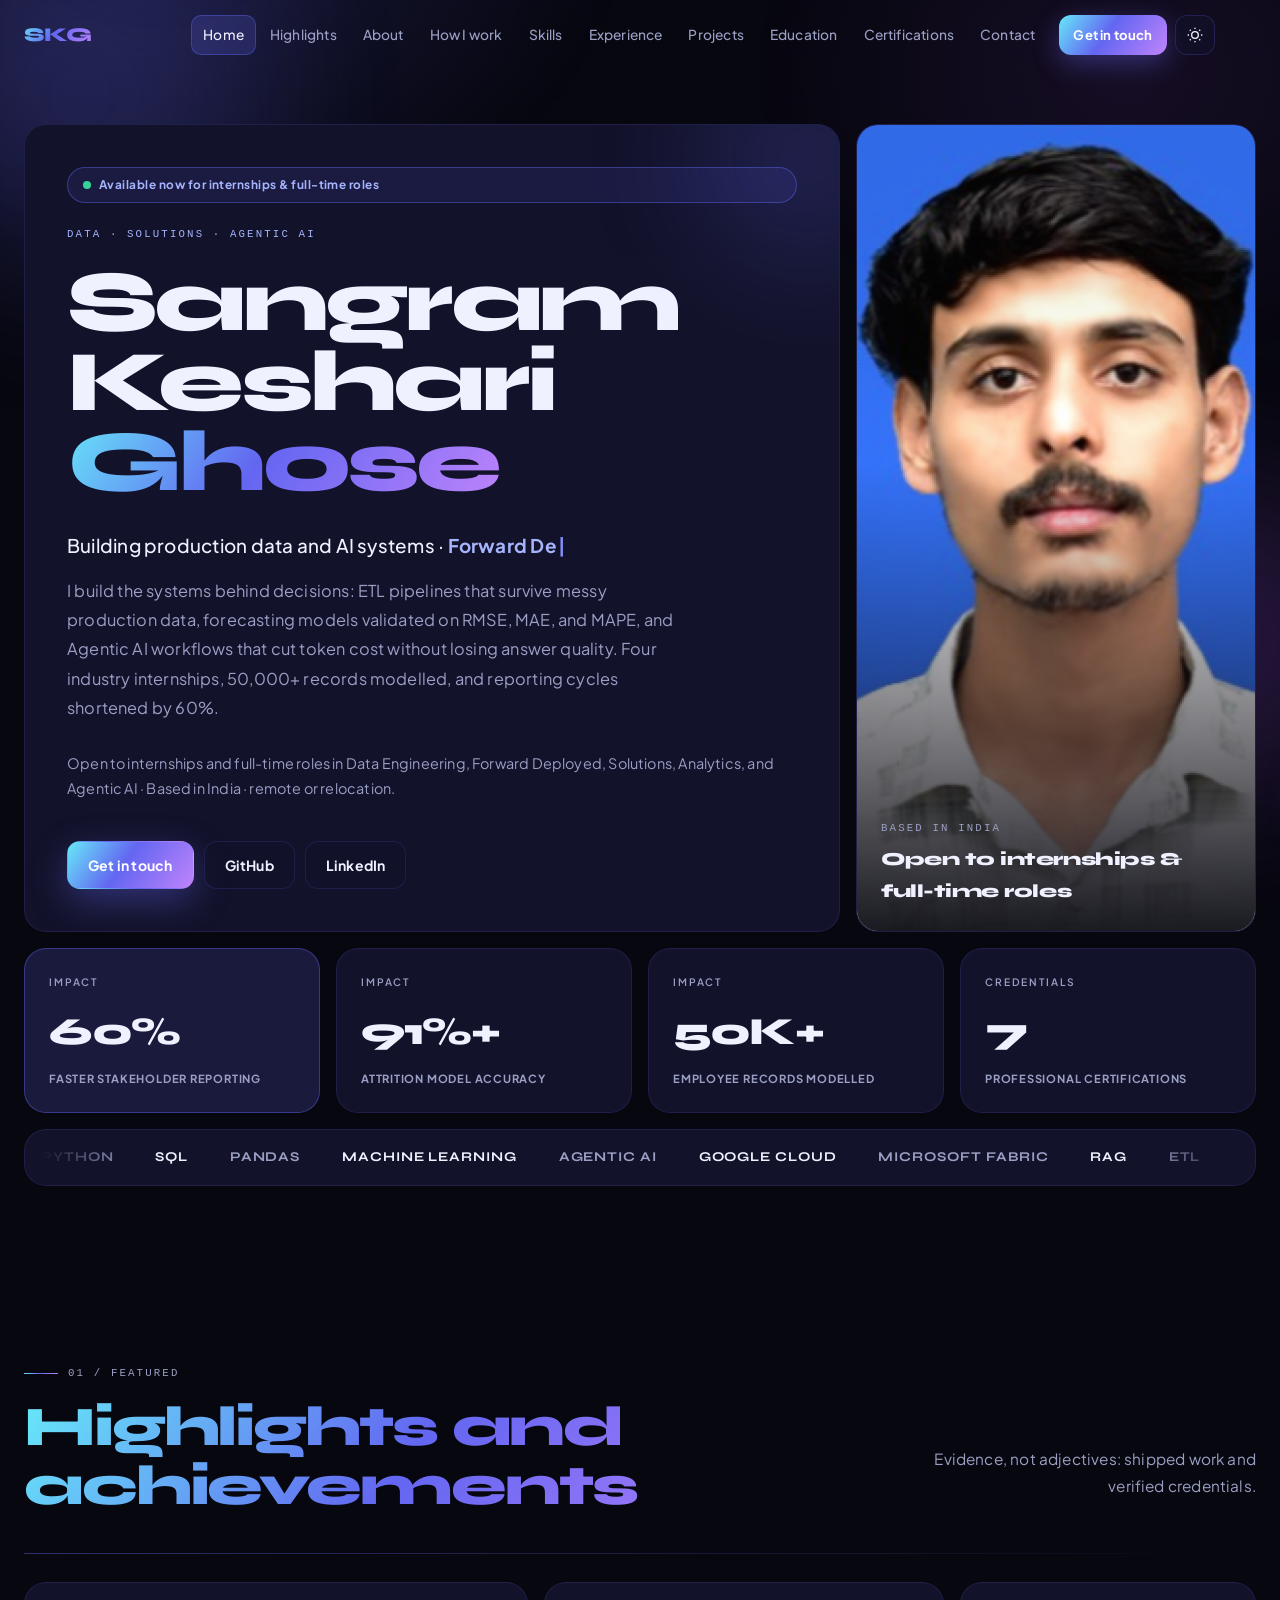
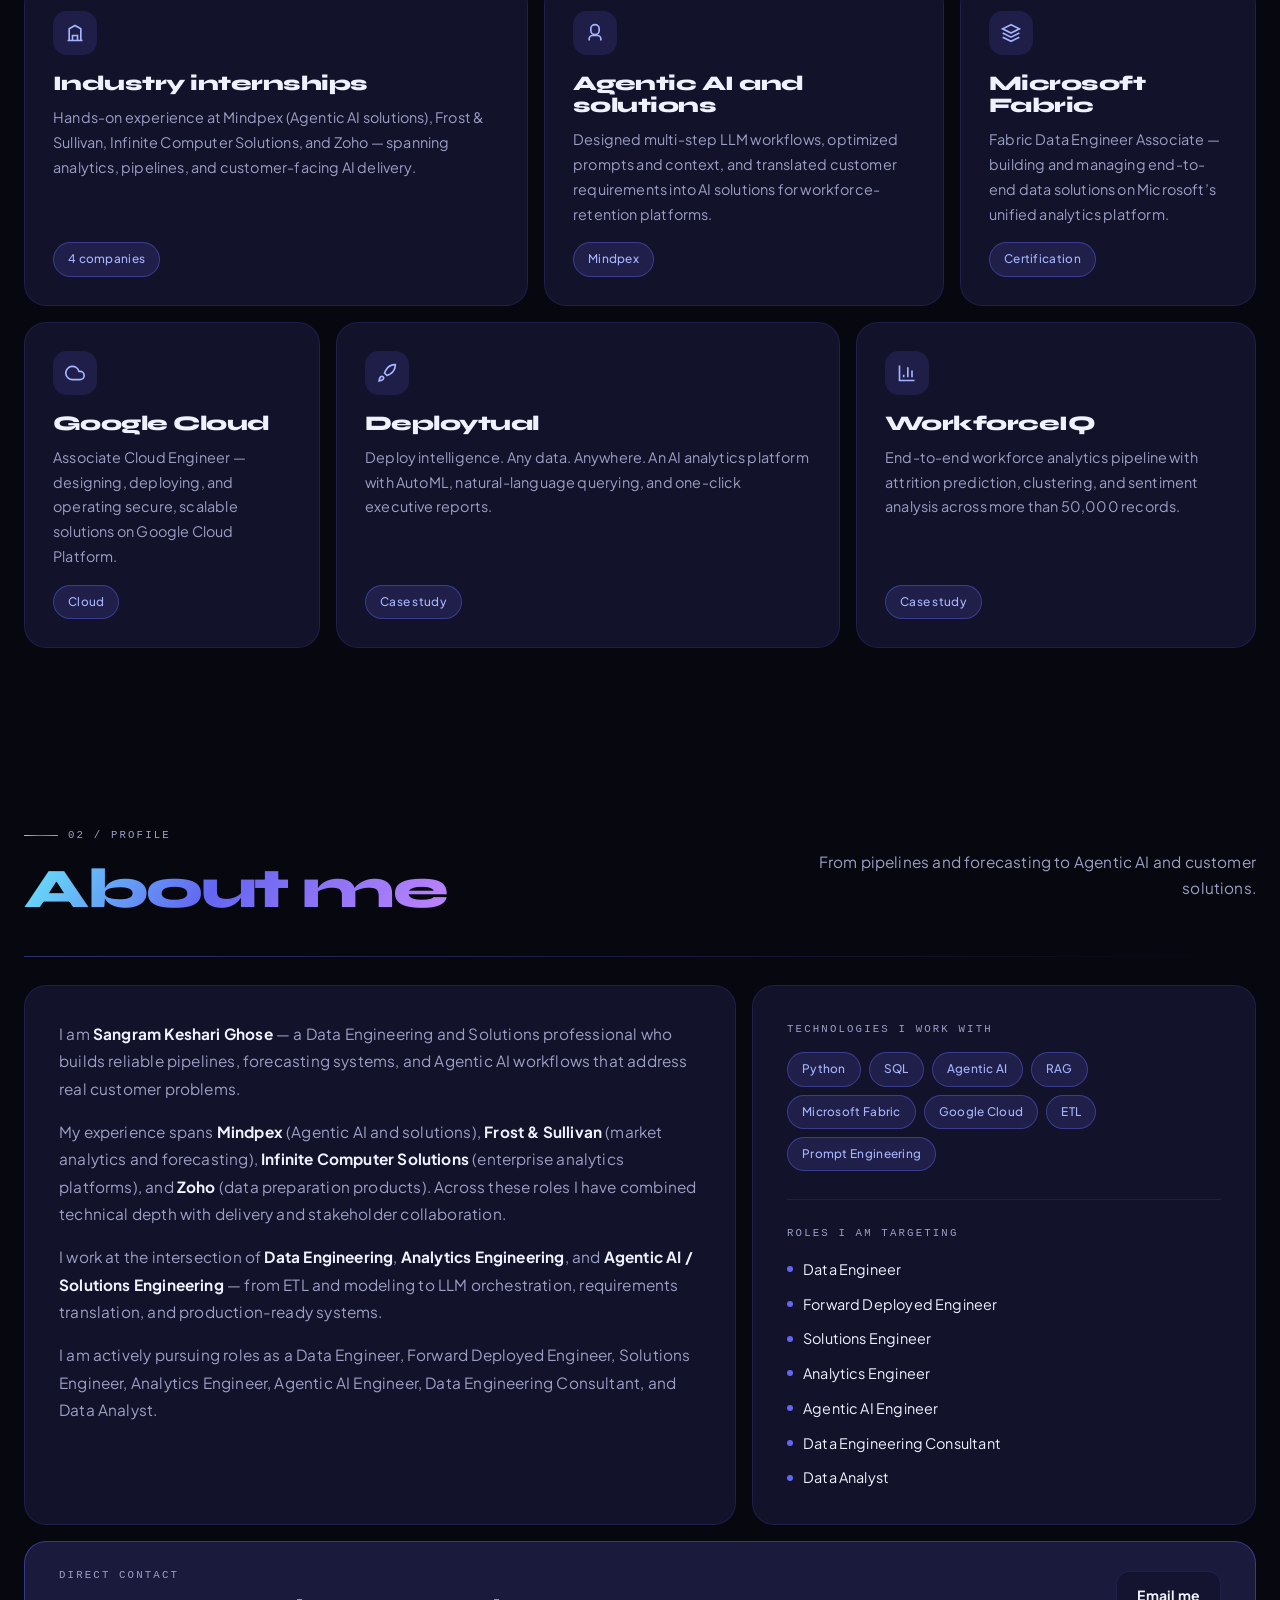
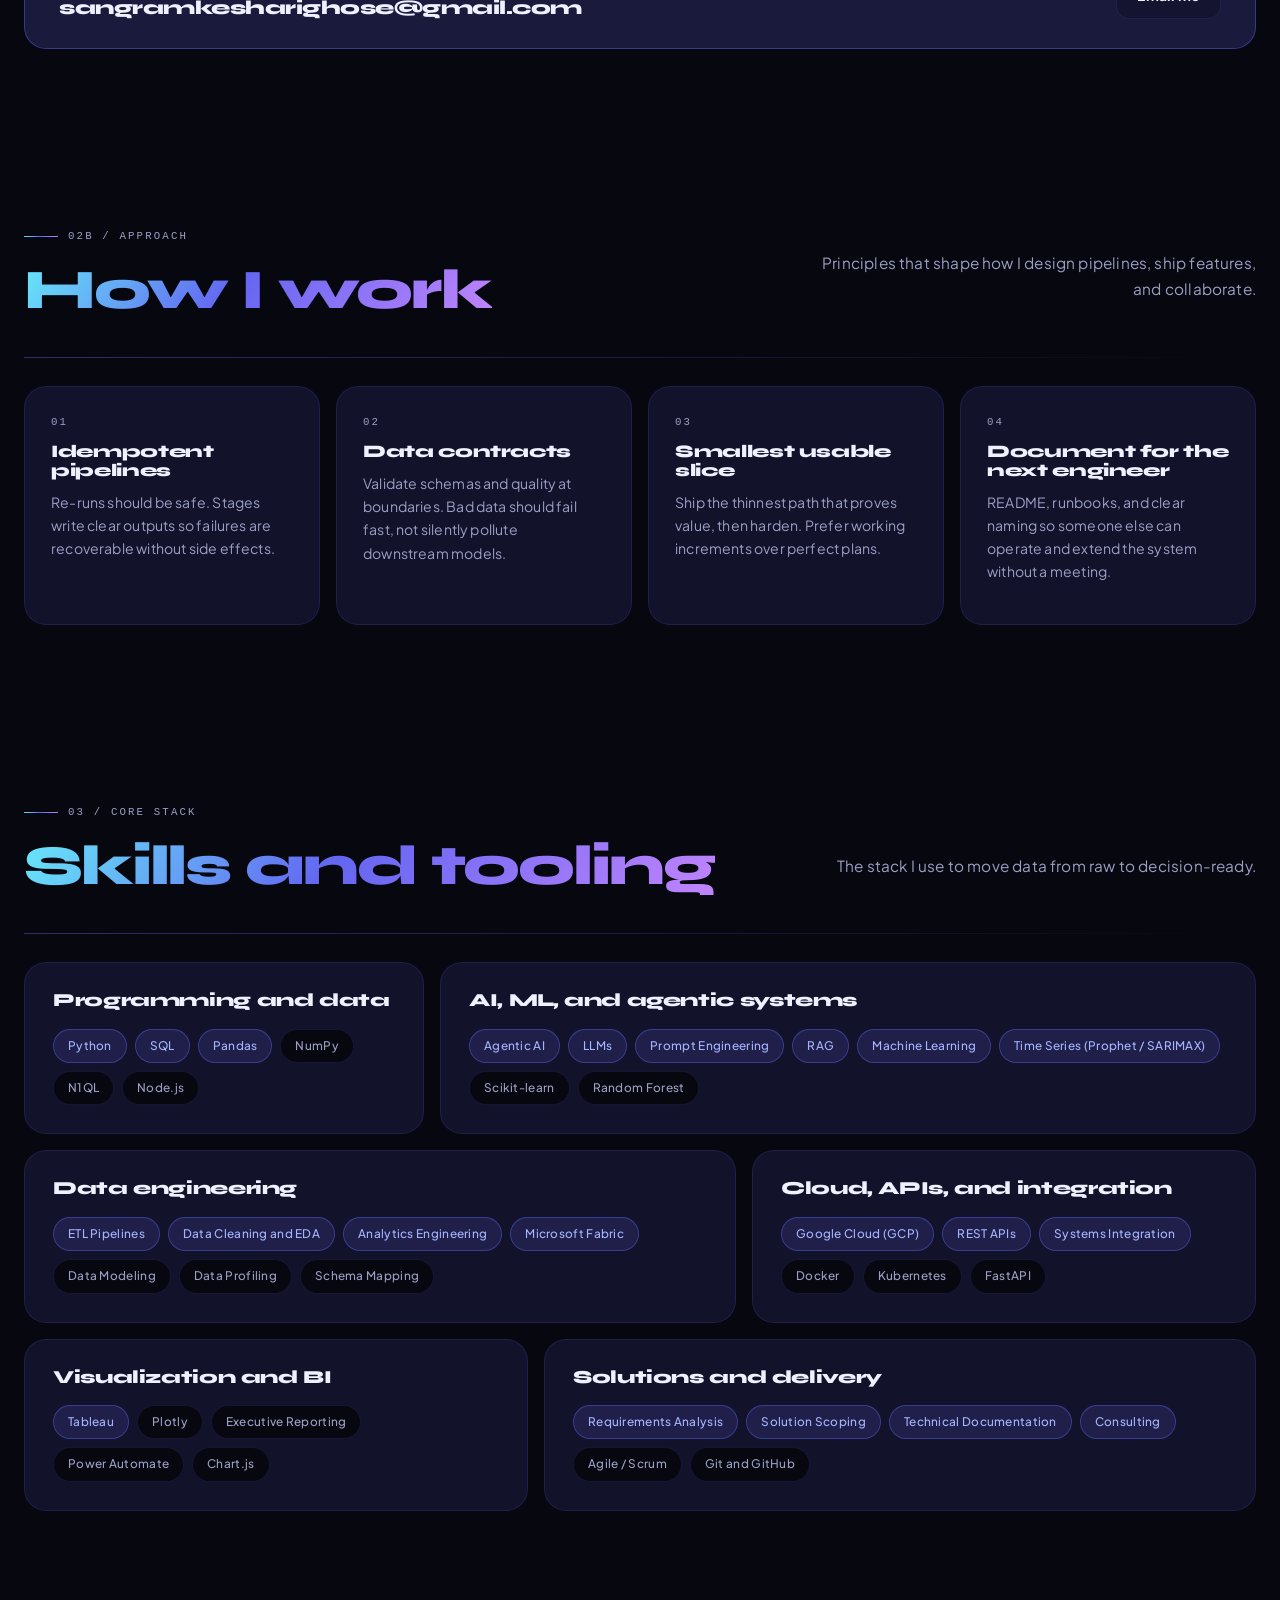
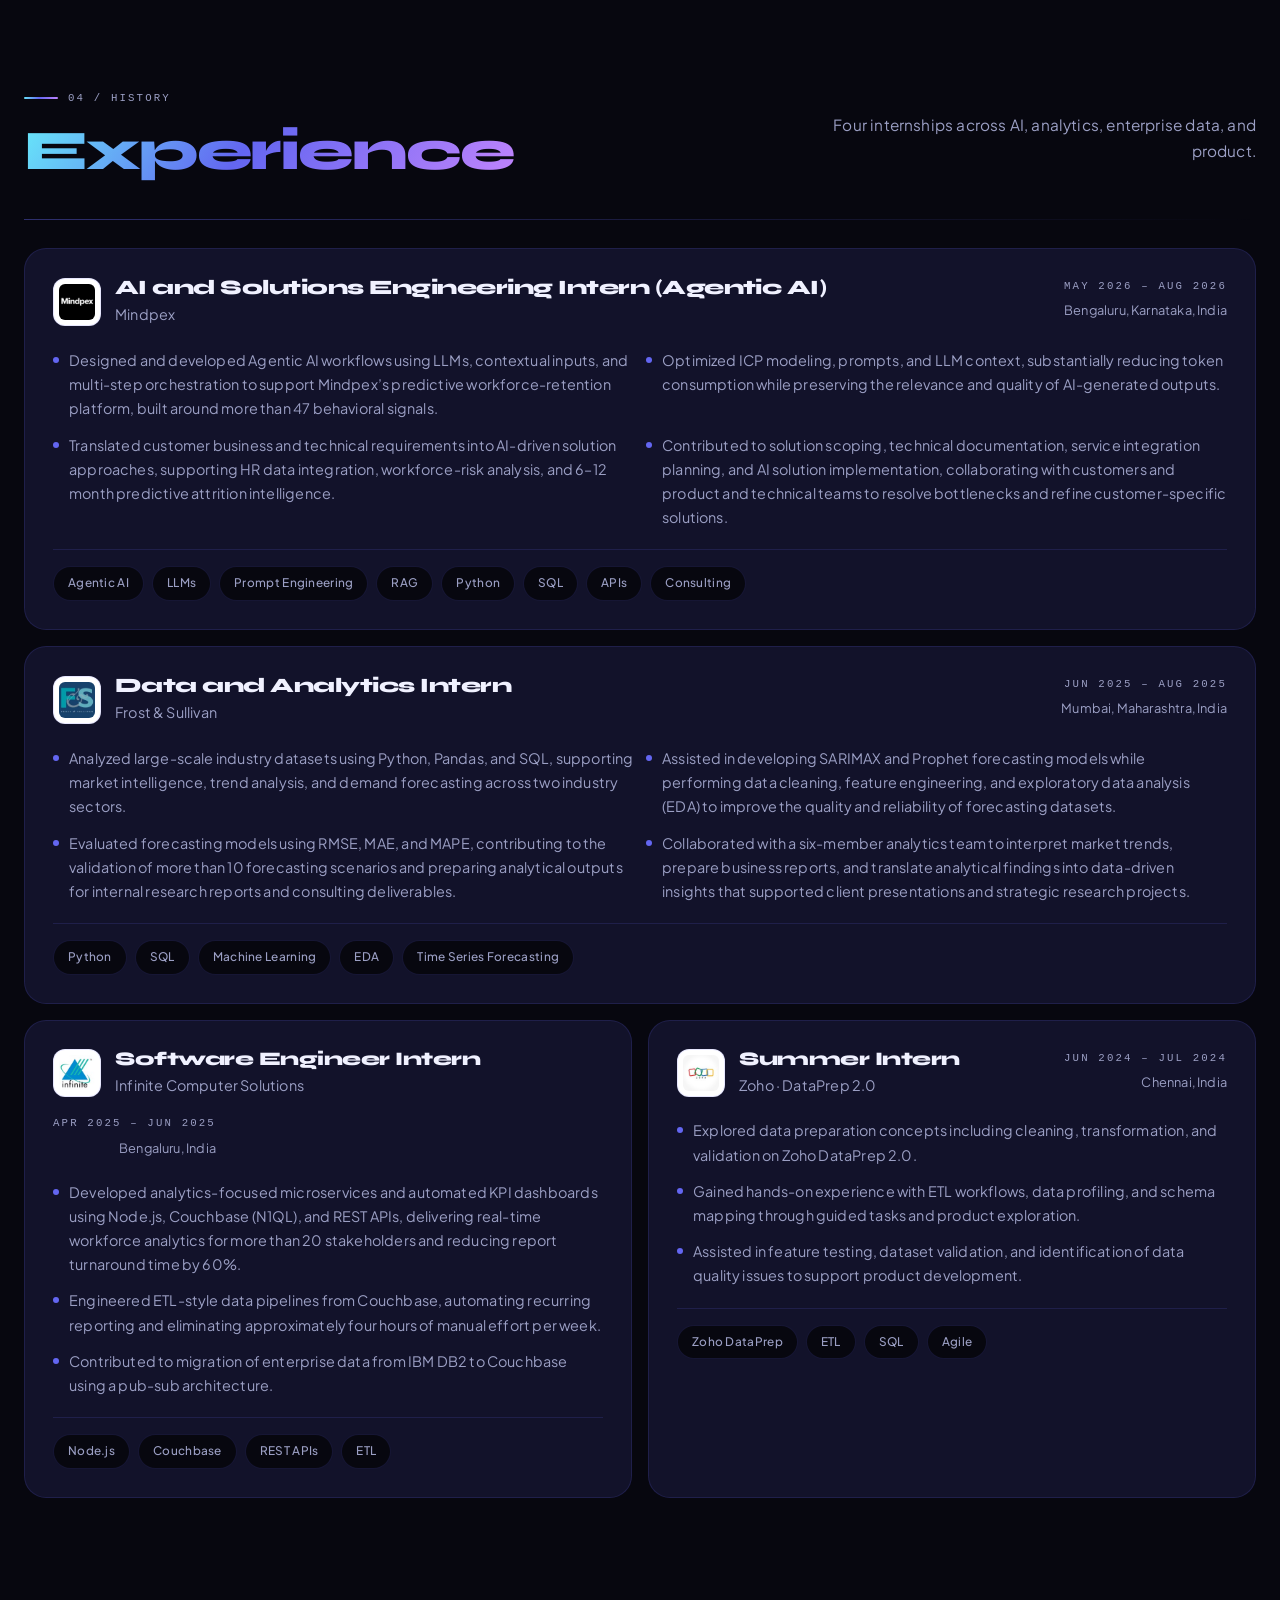
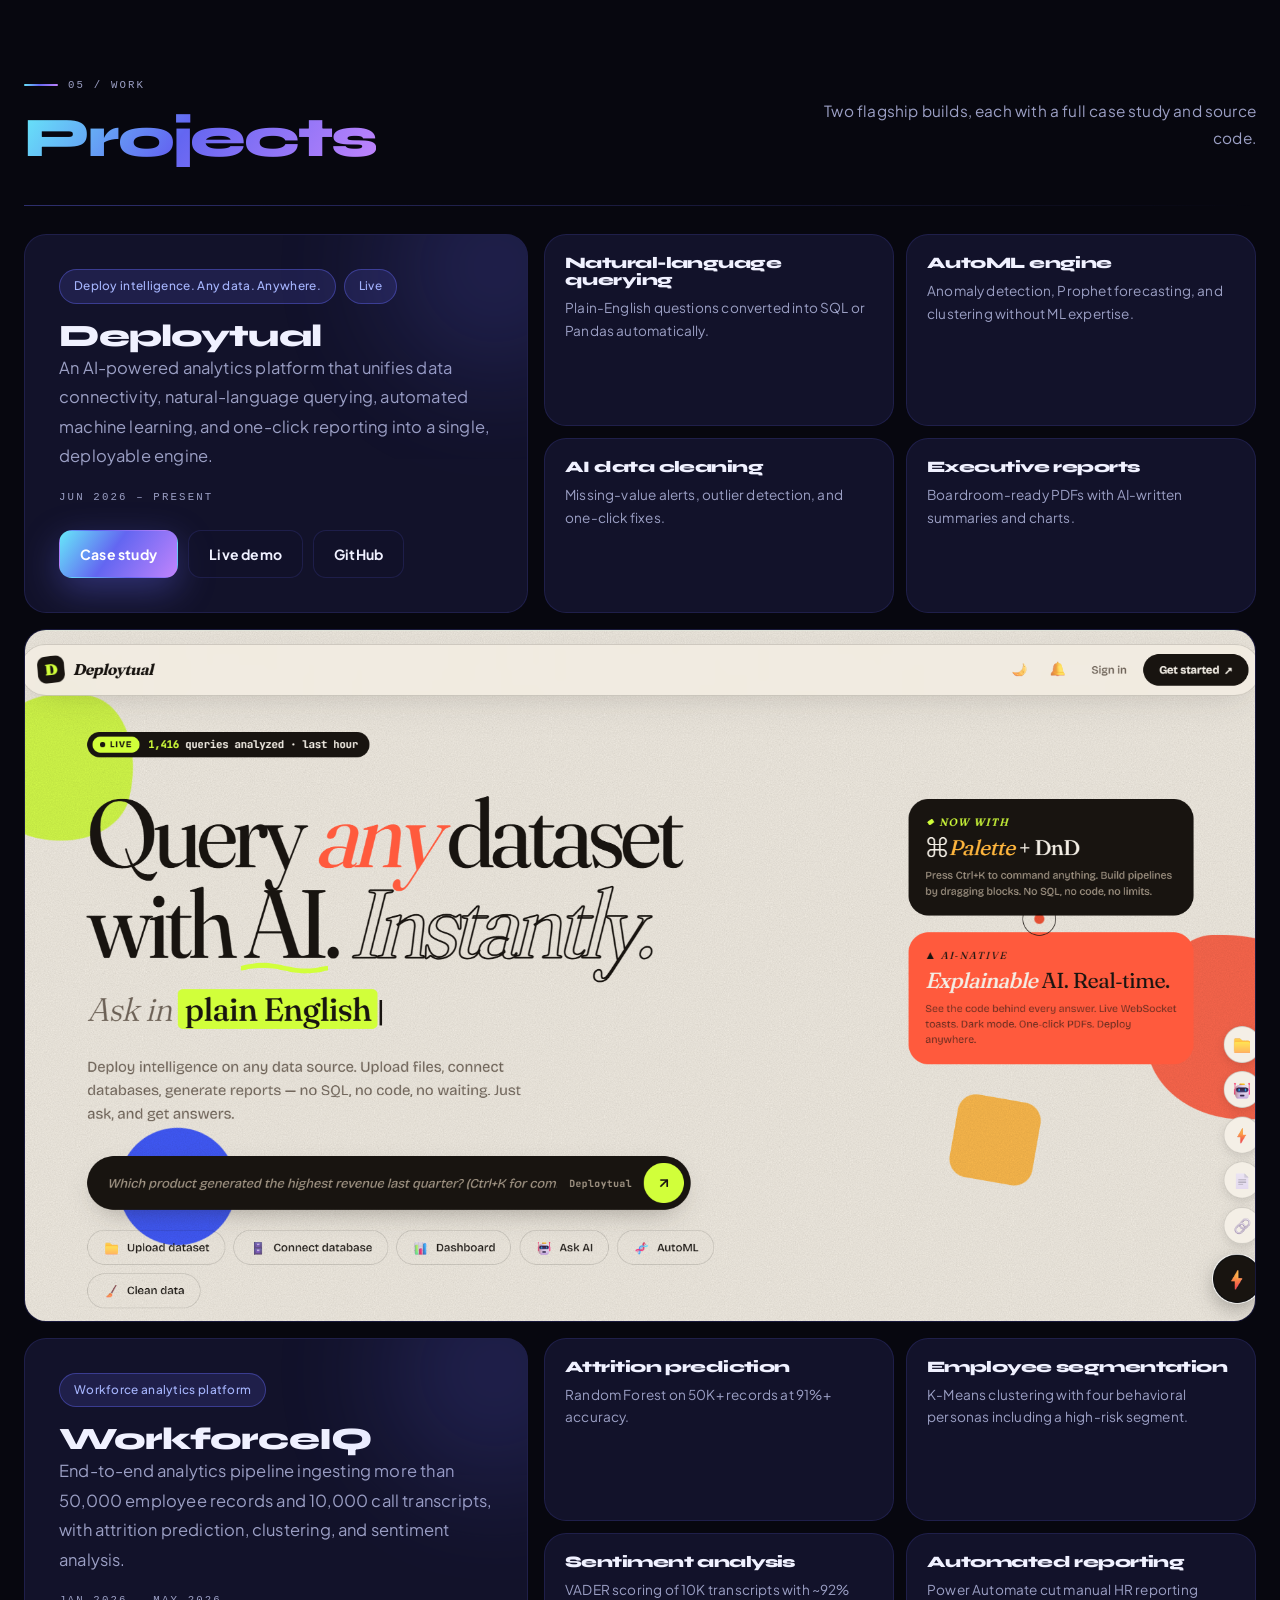
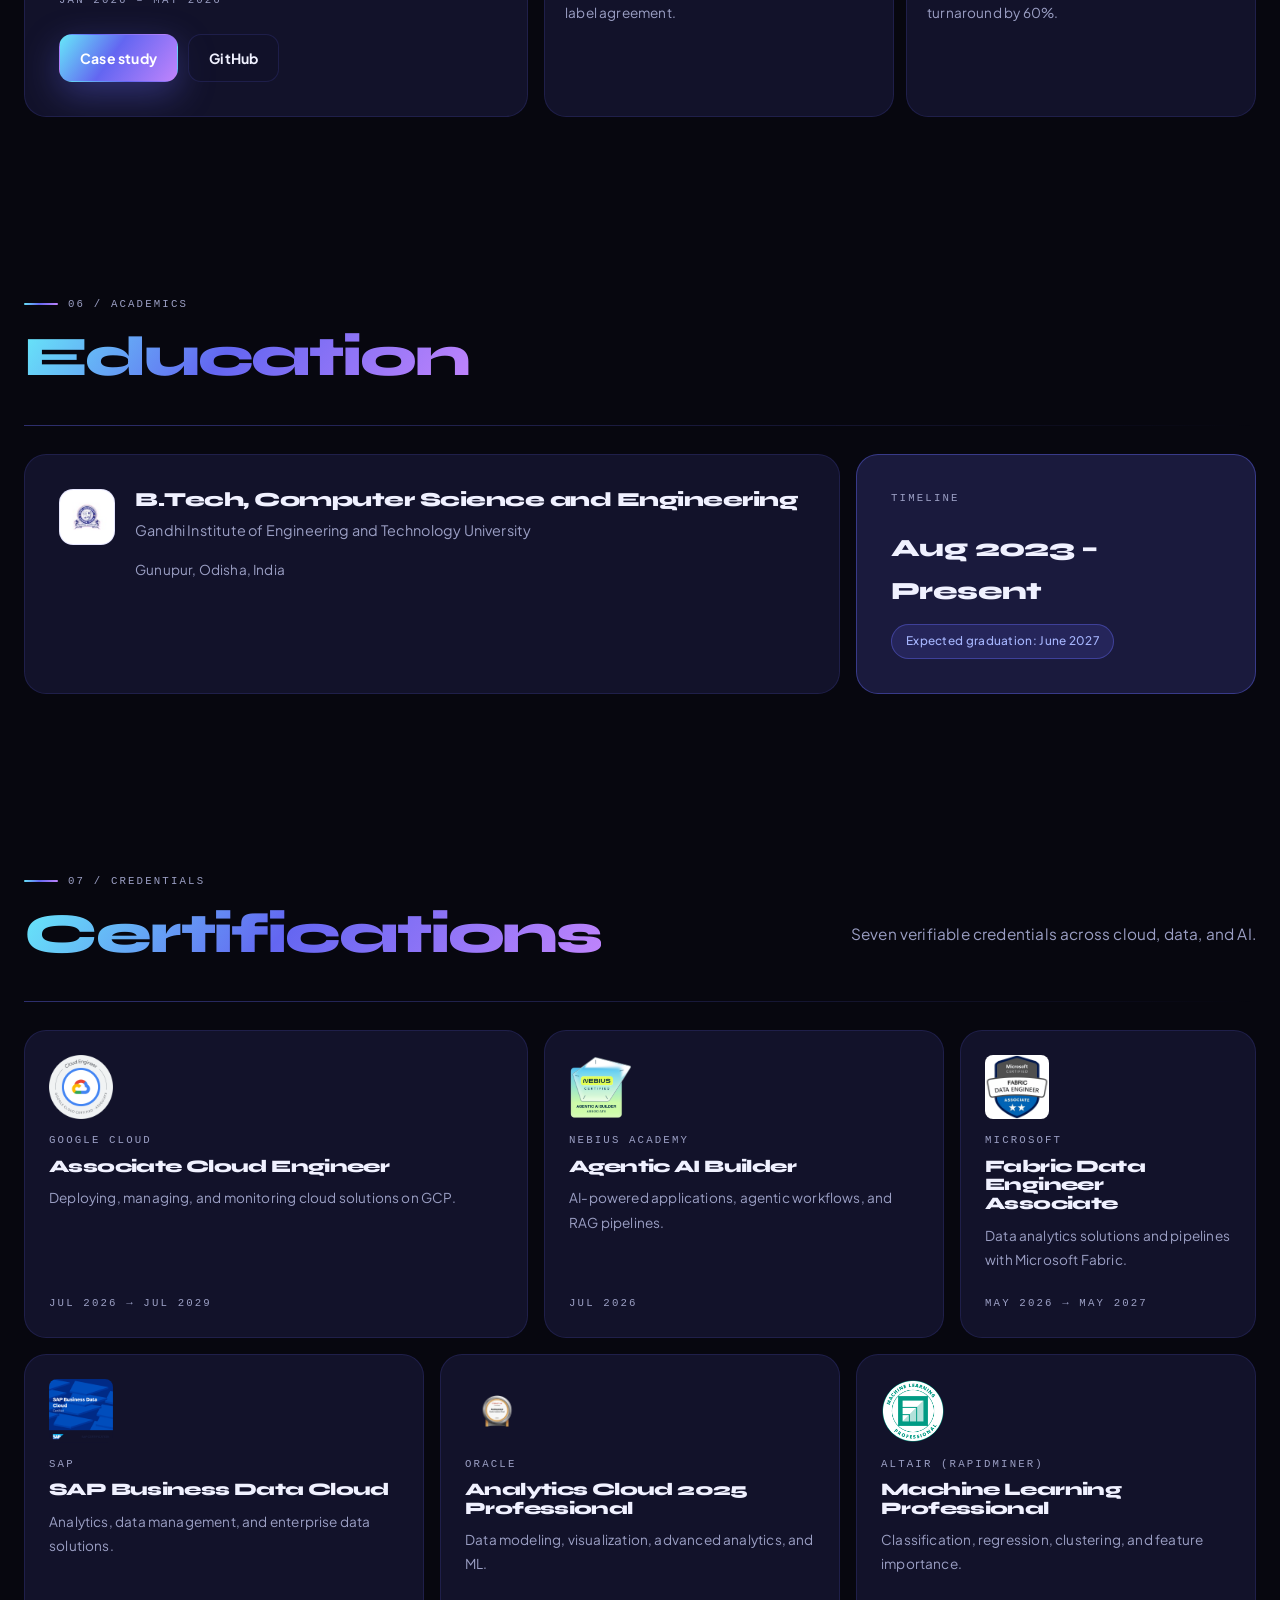
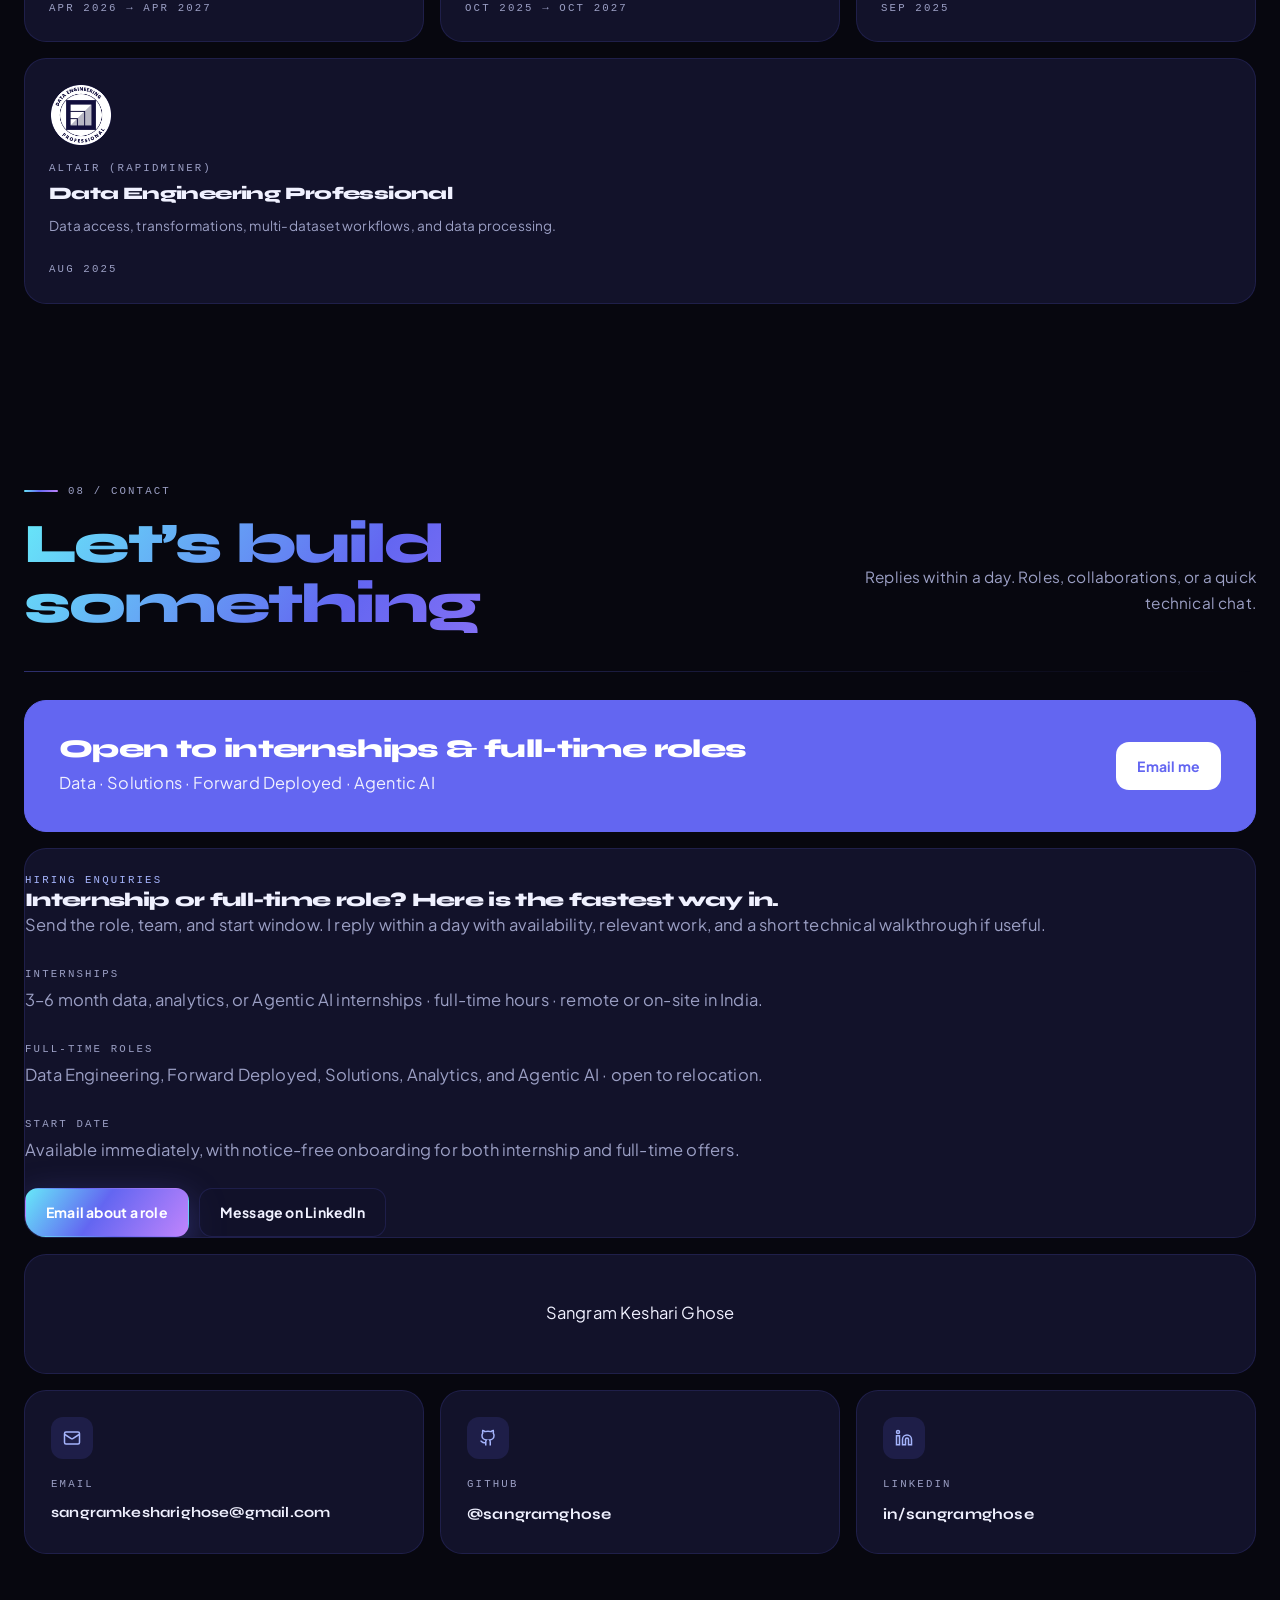
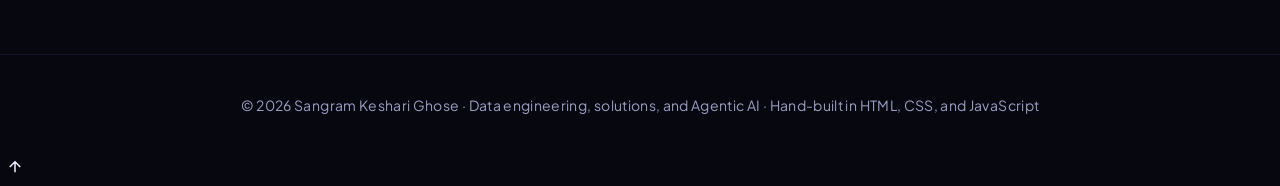
==== commit 7a7a3f88: "Revise index.html for SEO and content updates Updated meta descriptions and image paths for better S" ====
--- a/index.html
+++ b/index.html
@@ -4,19 +4,19 @@
   <meta charset="UTF-8" />
   <meta name="viewport" content="width=device-width, initial-scale=1" />
   <title>Sangram Keshari Ghose | Data Engineer · Solutions · Agentic AI</title>
-  <meta name="description" content="Sangram Keshari Ghose — Data Engineer and Solutions professional. Open to Data Engineer, Forward Deployed Engineer, Solutions Engineer, Analytics Engineer, Agentic AI Engineer, and Data Consultant roles. Experience at Mindpex, Frost & Sullivan, Infinite, and Zoho." />
+  <meta name="description" content="Sangram Keshari Ghose builds production data pipelines, forecasting models, and Agentic AI workflows. Data and solutions experience at Mindpex, Frost &amp; Sullivan, Infinite Computer Solutions, and Zoho." />
   <meta name="author" content="Sangram Keshari Ghose" />
   <meta name="robots" content="index, follow, max-image-preview:large, max-snippet:-1, max-video-preview:-1" />
   <meta name="theme-color" content="#07070f" />
   <link rel="canonical" href="https://sangramghose.github.io/" />
   <link rel="icon" href="icon.svg" type="image/svg+xml" />
   <link rel="icon" href="favicon.ico" sizes="any" />
-  <link rel="apple-touch-icon" href="profile.png" />
+  <link rel="apple-touch-icon" href="apple-touch-icon.png" />
 
   <meta property="og:type" content="website" />
   <meta property="og:site_name" content="Sangram Keshari Ghose" />
   <meta property="og:title" content="Sangram Keshari Ghose | Data Engineer · Solutions · Agentic AI" />
-  <meta property="og:description" content="Open to Data Engineer, Forward Deployed Engineer, Solutions Engineer, Analytics Engineer, Agentic AI Engineer, and Consultant roles." />
+  <meta property="og:description" content="Data pipelines, forecasting, and Agentic AI workflows — built end to end and shipped to stakeholders." />
   <meta property="og:url" content="https://sangramghose.github.io/" />
   <meta property="og:image" content="https://sangramghose.github.io/og-cover.png" />
   <meta property="og:image:width" content="1200" />
@@ -24,7 +24,9 @@
   <meta property="og:locale" content="en_US" />
   <meta name="twitter:card" content="summary_large_image" />
   <meta name="twitter:title" content="Sangram Keshari Ghose | Data Engineer · Solutions · Agentic AI" />
-  <meta name="twitter:description" content="Open to Data Engineer, Forward Deployed Engineer, Solutions Engineer, Analytics Engineer, Agentic AI Engineer, and Consultant roles." />
+  <meta name="twitter:description" content="Data pipelines, forecasting, and Agentic AI workflows — built end to end and shipped to stakeholders." />
+  <meta name="twitter:image:alt" content="Sangram Keshari Ghose — Data Engineer, Solutions, and Agentic AI portfolio" />
+  <meta property="og:image:alt" content="Sangram Keshari Ghose — Data Engineer, Solutions, and Agentic AI portfolio" />
   <meta name="twitter:image" content="https://sangramghose.github.io/og-cover.png" />
 
   <script type="application/ld+json">
@@ -33,7 +35,7 @@
     "@type": "Person",
     "name": "Sangram Keshari Ghose",
     "url": "https://sangramghose.github.io/",
-    "image": "https://sangramghose.github.io/profile.png",
+    "image": "https://sangramghose.github.io/assets/profile.png",
     "jobTitle": ["Data Engineer", "Solutions Engineer", "Agentic AI Engineer", "Analytics Engineer"],
     "description": "Data Engineering, Solutions, and Agentic AI professional specializing in pipelines, forecasting, LLM workflows, and customer-facing technical delivery.",
     "email": "mailto:sangramkesharighose@gmail.com",
@@ -48,6 +50,24 @@
       "Data Engineering", "Analytics Engineering", "Solutions Engineering",
       "Agentic AI", "Forward Deployed Engineering", "Machine Learning",
       "Google Cloud", "Microsoft Fabric", "Python", "SQL", "RAG", "LLM"
+    ],
+    "seeks": [
+      {
+        "@type": "Demand",
+        "name": "Internship opportunities in Data Engineering, Solutions Engineering, Analytics, and Agentic AI",
+        "availability": "https://schema.org/InStock",
+        "eligibleCustomerType": "https://schema.org/Business"
+      },
+      {
+        "@type": "Demand",
+        "name": "Full-time roles in Data Engineering, Forward Deployed Engineering, Solutions, Analytics, and Agentic AI",
+        "availability": "https://schema.org/InStock",
+        "eligibleCustomerType": "https://schema.org/Business"
+      }
+    ],
+    "hasOccupation": [
+      { "@type": "Occupation", "name": "Data Engineer (internship or full-time)", "occupationLocation": { "@type": "Country", "name": "India" } },
+      { "@type": "Occupation", "name": "Solutions / Forward Deployed Engineer (internship or full-time)", "occupationLocation": { "@type": "Country", "name": "India" } }
     ]
   }
   </script>
@@ -55,7 +75,48 @@
   <link rel="preconnect" href="https://fonts.googleapis.com" />
   <link rel="preconnect" href="https://fonts.gstatic.com" crossorigin />
   <link href="https://fonts.googleapis.com/css2?family=Syne:wght@600;700;800&family=Plus+Jakarta+Sans:wght@400;500;600;700&display=swap" rel="stylesheet" />
+  <script type="application/ld+json">
+  {
+    "@context": "https://schema.org",
+    "@type": "ProfilePage",
+    "url": "https://sangramghose.github.io/",
+    "name": "Sangram Keshari Ghose | Data Engineer \u00b7 Solutions \u00b7 Agentic AI",
+    "dateModified": "2026-08-24",
+    "description": "Portfolio of Sangram Keshari Ghose — open to internships and full-time roles in data engineering, solutions engineering, analytics, and Agentic AI.",
+    "mainEntity": {
+      "@type": "Person",
+      "name": "Sangram Keshari Ghose",
+      "url": "https://sangramghose.github.io/",
+      "email": "mailto:sangramkesharighose@gmail.com",
+      "seeks": {
+        "@type": "Demand",
+        "name": "Internships and full-time roles in Data Engineering, Solutions, Analytics, and Agentic AI",
+        "availability": "https://schema.org/InStock"
+      }
+    }
+  }
+  </script>
+  <script type="application/ld+json">
+  {
+    "@context": "https://schema.org",
+    "@type": "WebSite",
+    "url": "https://sangramghose.github.io/",
+    "name": "Sangram Keshari Ghose",
+    "inLanguage": "en",
+    "description": "Data engineering, solutions, and Agentic AI portfolio. Currently open to internships and full-time roles.",
+    "author": { "@type": "Person", "name": "Sangram Keshari Ghose" }
+  }
+  </script>
+  <link rel="preload" as="style" href="styles.css" />
   <link rel="stylesheet" href="styles.css" />
+  <script>
+    (function () {
+      try {
+        var t = localStorage.getItem("theme");
+        if (t === "light" || t === "dark") document.documentElement.dataset.theme = t;
+      } catch (e) {}
+    })();
+  </script>
 </head>
 <body>
   <a class="skip-link" href="#main">Skip to content</a>
@@ -64,6 +125,8 @@
   <div class="orb orb-1" aria-hidden="true"></div>
   <div class="orb orb-2" aria-hidden="true"></div>
 
+  <div class="scroll-progress" id="progress" aria-hidden="true"></div>
+
   <header id="header">
     <div class="navrow">
       <a class="brand" href="#home">SKG</a>
@@ -71,6 +134,7 @@
         <a href="#home">Home</a>
         <a href="#highlights">Highlights</a>
         <a href="#about">About</a>
+        <a href="#how">How I work</a>
         <a href="#skills">Skills</a>
         <a href="#experience">Experience</a>
         <a href="#projects">Projects</a>
@@ -99,6 +163,7 @@
     <a href="#home">Home</a>
     <a href="#highlights">Highlights</a>
     <a href="#about">About</a>
+    <a href="#how">How I work</a>
     <a href="#skills">Skills</a>
     <a href="#experience">Experience</a>
     <a href="#projects">Projects</a>
@@ -114,20 +179,20 @@
         <div class="tile tile-glow reveal span-8 hero-intro">
           <div class="hero-badge">
             <span class="pulse" aria-hidden="true"></span>
-            Open to full-time roles and internships
+            Available now for internships &amp; full-time roles
           </div>
           <div class="mono accent-label">Data · Solutions · Agentic AI</div>
           <h1>Sangram<br>Keshari<br><span class="text-grad">Ghose</span></h1>
           <p class="hero-tagline">
-            Building production data and AI systems · <span class="typed" id="typed">Data Engineer</span>
+            Building production data and AI systems · <span class="typed" id="typed" aria-live="off">Data Engineer</span>
           </p>
           <p class="muted hero-copy">
-            Data Engineer and Solutions professional with hands-on experience in pipelines,
-            forecasting, Agentic AI workflows, and customer-facing technical delivery.
-            Actively seeking roles in Data Engineering, Forward Deployed Engineering,
-            Solutions Engineering, Analytics Engineering, Agentic AI, and Data Consulting.
+            I build the systems behind decisions: ETL pipelines that survive messy production data,
+            forecasting models validated on RMSE, MAE, and MAPE, and Agentic AI workflows that cut
+            token cost without losing answer quality. Four industry internships, 50,000+ records
+            modelled, and reporting cycles shortened by 60%.
           </p>
-          <p class="now-line">Available for full-time roles. Based in India · open to remote and relocation.</p>
+          <p class="now-line">Open to internships and full-time roles in Data Engineering, Forward Deployed, Solutions, Analytics, and Agentic AI · Based in India · remote or relocation.</p>
           <div class="btn-row">
             <a class="btn btn-primary" href="#contact">Get in touch</a>
             <a class="btn btn-ghost" href="https://github.com/sangramghose" target="_blank" rel="noopener">GitHub</a>
@@ -136,40 +201,40 @@
         </div>
 
         <div class="tile reveal span-4 portrait">
-          <img src="profile.png" alt="Sangram Keshari Ghose" width="640" height="800" decoding="async">
+          <img src="assets/profile.png" alt="Portrait of Sangram Keshari Ghose" width="640" height="800" fetchpriority="high" decoding="async">
           <div class="portrait-overlay"></div>
           <div class="portrait-cap">
             <div class="mono">Based in India</div>
-            <div class="portrait-title">Open to data and solutions roles</div>
-          </div>
-        </div>
-
+            <div class="portrait-title">Open to internships &amp; full-time roles</div>
+          </div>
+        </div>
+
+        <a class="tile reveal span-3 metric-link metric-elevated" href="projects/workforceiq.html">
+          <div class="metric-label">Impact</div>
+          <div>
+            <div class="metric-val">60%</div>
+            <div class="metric-sub">Faster stakeholder reporting</div>
+          </div>
+        </a>
+        <a class="tile reveal span-3 metric-link" href="projects/workforceiq.html">
+          <div class="metric-label">Impact</div>
+          <div>
+            <div class="metric-val">91%+</div>
+            <div class="metric-sub">Attrition model accuracy</div>
+          </div>
+        </a>
         <a class="tile reveal span-3 metric-link" href="projects/workforceiq.html">
           <div class="metric-label">Impact</div>
           <div>
             <div class="metric-val">50K+</div>
-            <div class="metric-sub">Records processed</div>
-          </div>
-        </a>
-        <a class="tile reveal span-3 metric-link metric-elevated" href="projects/workforceiq.html">
-          <div class="metric-label">Impact</div>
-          <div>
-            <div class="metric-val">10K</div>
-            <div class="metric-sub">Transcripts scored</div>
-          </div>
-        </a>
-        <a class="tile reveal span-3 metric-link" href="projects/workforceiq.html">
-          <div class="metric-label">Impact</div>
-          <div>
-            <div class="metric-val">60%</div>
-            <div class="metric-sub">Faster reporting</div>
+            <div class="metric-sub">Employee records modelled</div>
           </div>
         </a>
         <a class="tile reveal span-3 metric-link" href="#certifications">
           <div class="metric-label">Credentials</div>
           <div>
             <div class="metric-val">7</div>
-            <div class="metric-sub">Certifications</div>
+            <div class="metric-sub">Professional certifications</div>
           </div>
         </a>
 
@@ -187,7 +252,7 @@
           <div class="label"><span class="line"></span><span class="mono">01 / Featured</span></div>
           <h2 class="text-grad">Highlights and achievements</h2>
         </div>
-        <p class="desc">Proof points for data, solutions, analytics, and Agentic AI roles.</p>
+        <p class="desc">Evidence, not adjectives: shipped work and verified credentials.</p>
       </div>
       <div class="sec-rule"></div>
       <div class="bento section-gap">
@@ -320,7 +385,7 @@
           <div class="label"><span class="line"></span><span class="mono">03 / Core stack</span></div>
           <h2 class="text-grad">Skills and tooling</h2>
         </div>
-        <p class="desc">Capabilities aligned with data engineering, solutions, and Agentic AI delivery.</p>
+        <p class="desc">The stack I use to move data from raw to decision-ready.</p>
       </div>
       <div class="sec-rule"></div>
       <div class="bento section-gap">
@@ -379,14 +444,14 @@
           <div class="label"><span class="line"></span><span class="mono">04 / History</span></div>
           <h2 class="text-grad">Experience</h2>
         </div>
-        <p class="desc">Agentic AI solutions, analytics, enterprise data, and product engineering.</p>
+        <p class="desc">Four internships across AI, analytics, enterprise data, and product.</p>
       </div>
       <div class="sec-rule"></div>
       <div class="bento section-gap">
         <div class="tile reveal span-12 exp-card">
           <div class="exp-head">
             <div class="exp-identity">
-              <img class="exp-logo" src="mindpex-logo.png" alt="Mindpex logo" width="48" height="48" loading="lazy" decoding="async" onerror="this.style.display='none'">
+              <img class="exp-logo" src="assets/mindpex-logo.png" alt="Mindpex logo" width="48" height="48" loading="lazy" decoding="async" onerror="this.style.display='none'">
               <div>
                 <h3>AI and Solutions Engineering Intern (Agentic AI)</h3>
                 <p class="muted company">Mindpex</p>
@@ -411,7 +476,7 @@
         <div class="tile reveal span-12 exp-card">
           <div class="exp-head">
             <div class="exp-identity">
-              <img class="exp-logo" src="frost-logo.png" alt="Frost &amp; Sullivan logo" width="48" height="48" loading="lazy" decoding="async" onerror="this.style.display='none'">
+              <img class="exp-logo" src="assets/frost-logo.png" alt="Frost &amp; Sullivan logo" width="48" height="48" loading="lazy" decoding="async" onerror="this.style.display='none'">
               <div>
                 <h3>Data and Analytics Intern</h3>
                 <p class="muted company">Frost &amp; Sullivan</p>
@@ -436,7 +501,7 @@
         <div class="tile reveal span-6 exp-card">
           <div class="exp-head">
             <div class="exp-identity">
-              <img class="exp-logo" src="infinite-logo.png" alt="Infinite Computer Solutions logo" width="48" height="48" loading="lazy" decoding="async" onerror="this.style.display='none'">
+              <img class="exp-logo" src="assets/infinite-logo.png" alt="Infinite Computer Solutions logo" width="48" height="48" loading="lazy" decoding="async" onerror="this.style.display='none'">
               <div>
                 <h3 class="h3-sm">Software Engineer Intern</h3>
                 <p class="muted company">Infinite Computer Solutions</p>
@@ -460,7 +525,7 @@
         <div class="tile reveal span-6 exp-card">
           <div class="exp-head">
             <div class="exp-identity">
-              <img class="exp-logo" src="zoho-logo.png" alt="Zoho logo" width="48" height="48" loading="lazy" decoding="async" onerror="this.style.display='none'">
+              <img class="exp-logo" src="assets/zoho-logo.png" alt="Zoho logo" width="48" height="48" loading="lazy" decoding="async" onerror="this.style.display='none'">
               <div>
                 <h3 class="h3-sm">Summer Intern</h3>
                 <p class="muted company">Zoho · DataPrep 2.0</p>
@@ -489,7 +554,7 @@
           <div class="label"><span class="line"></span><span class="mono">05 / Work</span></div>
           <h2 class="text-grad">Projects</h2>
         </div>
-        <p class="desc">Flagship work spanning AI analytics platforms and end-to-end ML pipelines.</p>
+        <p class="desc">Two flagship builds, each with a full case study and source code.</p>
       </div>
       <div class="sec-rule"></div>
       <div class="projects-stack section-gap">
@@ -517,7 +582,7 @@
             <div class="tile mini-feature"><h4>Executive reports</h4><p class="muted">Boardroom-ready PDFs with AI-written summaries and charts.</p></div>
           </div>
           <div class="tile reveal span-12 project-preview">
-            <img src="deploytual-preview.png" alt="Deploytual application preview" width="1280" height="720" loading="lazy" decoding="async" onerror="this.closest('.project-preview').remove()">
+            <img src="assets/deploytual-preview.png" alt="Deploytual application preview" width="1280" height="720" loading="lazy" decoding="async" onerror="this.closest('.project-preview').remove()">
           </div>
         </div>
 
@@ -535,7 +600,7 @@
             </div>
           </div>
           <div class="reveal span-7 feature-grid">
-            <div class="tile mini-feature"><h4>Attrition prediction</h4><p class="muted">Random Forest on 50K+ records with over 85% accuracy.</p></div>
+            <div class="tile mini-feature"><h4>Attrition prediction</h4><p class="muted">Random Forest on 50K+ records at 91%+ accuracy.</p></div>
             <div class="tile mini-feature"><h4>Employee segmentation</h4><p class="muted">K-Means clustering with four behavioral personas including a high-risk segment.</p></div>
             <div class="tile mini-feature"><h4>Sentiment analysis</h4><p class="muted">VADER scoring of 10K transcripts with ~92% label agreement.</p></div>
             <div class="tile mini-feature"><h4>Automated reporting</h4><p class="muted">Power Automate cut manual HR reporting turnaround by 60%.</p></div>
@@ -554,7 +619,7 @@
       <div class="sec-rule"></div>
       <div class="bento section-gap">
         <div class="tile reveal span-8 edu-main">
-          <img src="giet-logo.png" alt="GIET University logo" width="56" height="56" class="edu-logo" loading="lazy" decoding="async" onerror="this.remove()">
+          <img src="assets/giet-logo.png" alt="GIET University logo" width="56" height="56" class="edu-logo" loading="lazy" decoding="async" onerror="this.remove()">
           <div>
             <h3>B.Tech, Computer Science and Engineering</h3>
             <p class="muted">Gandhi Institute of Engineering and Technology University</p>
@@ -577,54 +642,54 @@
           <div class="label"><span class="line"></span><span class="mono">07 / Credentials</span></div>
           <h2 class="text-grad">Certifications</h2>
         </div>
-        <p class="desc">Credentials across cloud, data engineering, and Agentic AI.</p>
+        <p class="desc">Seven verifiable credentials across cloud, data, and AI.</p>
       </div>
       <div class="sec-rule"></div>
       <div class="bento section-gap">
         <a class="tile tile-link reveal span-5 cert-card" href="https://www.credly.com/badges/00aa87ff-d48f-4b9c-9282-800a1d5a45ef/public_url" target="_blank" rel="noopener">
-          <img class="cert-badge" src="gcp-badge.png" alt="Google Cloud badge" width="64" height="64" loading="lazy" decoding="async" onerror="this.remove()">
+          <img class="cert-badge" src="assets/gcp-badge.png" alt="Google Cloud badge" width="64" height="64" loading="lazy" decoding="async" onerror="this.remove()">
           <div class="mono">Google Cloud</div>
           <h3>Associate Cloud Engineer</h3>
           <p class="muted flex-grow">Deploying, managing, and monitoring cloud solutions on GCP.</p>
           <div class="mono">Jul 2026 → Jul 2029</div>
         </a>
         <a class="tile tile-link reveal span-4 cert-card" href="https://www.credly.com/badges/5d0821dd-6916-48d6-b3a8-99170ca85762/public_url" target="_blank" rel="noopener">
-          <img class="cert-badge" src="nebius-badge.png" alt="Nebius badge" width="64" height="64" loading="lazy" decoding="async" onerror="this.remove()">
+          <img class="cert-badge" src="assets/nebius-badge.png" alt="Nebius badge" width="64" height="64" loading="lazy" decoding="async" onerror="this.remove()">
           <div class="mono">Nebius Academy</div>
           <h3>Agentic AI Builder</h3>
           <p class="muted flex-grow">AI-powered applications, agentic workflows, and RAG pipelines.</p>
           <div class="mono">Jul 2026</div>
         </a>
         <a class="tile tile-link reveal span-3 cert-card" href="https://learn.microsoft.com/en-us/users/sangramkesharighose-1289/credentials/6b4e231e67ca56a" target="_blank" rel="noopener">
-          <img class="cert-badge" src="fabric-badge.png" alt="Fabric badge" width="64" height="64" loading="lazy" decoding="async" onerror="this.remove()">
+          <img class="cert-badge" src="assets/fabric-badge.png" alt="Fabric badge" width="64" height="64" loading="lazy" decoding="async" onerror="this.remove()">
           <div class="mono">Microsoft</div>
           <h3>Fabric Data Engineer Associate</h3>
           <p class="muted flex-grow">Data analytics solutions and pipelines with Microsoft Fabric.</p>
           <div class="mono">May 2026 → May 2027</div>
         </a>
         <a class="tile tile-link reveal span-4 cert-card" href="https://www.credly.com/badges/d1d7893b-7941-4cf2-8c4a-e60ce0ffb237/public_url" target="_blank" rel="noopener">
-          <img class="cert-badge" src="sap-badge.png" alt="SAP badge" width="64" height="64" loading="lazy" decoding="async" onerror="this.remove()">
+          <img class="cert-badge" src="assets/sap-badge.png" alt="SAP badge" width="64" height="64" loading="lazy" decoding="async" onerror="this.remove()">
           <div class="mono">SAP</div>
           <h3>SAP Business Data Cloud</h3>
           <p class="muted flex-grow">Analytics, data management, and enterprise data solutions.</p>
           <div class="mono">Apr 2026 → Apr 2027</div>
         </a>
         <a class="tile tile-link reveal span-4 cert-card" href="https://catalog-education.oracle.com/ords/certview/sharebadge?id=0BB79A43527A363EEFEE1781A86FB0ABE3578255543741933149A1E845EDE800" target="_blank" rel="noopener">
-          <img class="cert-badge" src="oracle-badge.png" alt="Oracle badge" width="64" height="64" loading="lazy" decoding="async" onerror="this.remove()">
+          <img class="cert-badge" src="assets/oracle-badge.png" alt="Oracle badge" width="64" height="64" loading="lazy" decoding="async" onerror="this.remove()">
           <div class="mono">Oracle</div>
           <h3>Analytics Cloud 2025 Professional</h3>
           <p class="muted flex-grow">Data modeling, visualization, advanced analytics, and ML.</p>
           <div class="mono">Oct 2025 → Oct 2027</div>
         </a>
         <a class="tile tile-link reveal span-4 cert-card" href="https://openbadgefactory.com/obv3/credentials/dc5642318198228c654ed0695527511075261bff" target="_blank" rel="noopener">
-          <img class="cert-badge" src="ml-badge.png" alt="ML badge" width="64" height="64" loading="lazy" decoding="async" onerror="this.remove()">
+          <img class="cert-badge" src="assets/ml-badge.png" alt="ML badge" width="64" height="64" loading="lazy" decoding="async" onerror="this.remove()">
           <div class="mono">Altair (RapidMiner)</div>
           <h3>Machine Learning Professional</h3>
           <p class="muted flex-grow">Classification, regression, clustering, and feature importance.</p>
           <div class="mono">Sep 2025</div>
         </a>
         <a class="tile tile-link reveal span-12 cert-card" href="https://openbadgefactory.com/obv3/credentials/2ff63de886d187a4ff7a27ae751c75f6ab3656ff" target="_blank" rel="noopener">
-          <img class="cert-badge" src="data-eng-badge.png" alt="Data Eng badge" width="64" height="64" loading="lazy" decoding="async" onerror="this.remove()">
+          <img class="cert-badge" src="assets/data-eng-badge.png" alt="Data Eng badge" width="64" height="64" loading="lazy" decoding="async" onerror="this.remove()">
           <div class="mono">Altair (RapidMiner)</div>
           <h3>Data Engineering Professional</h3>
           <p class="muted flex-grow">Data access, transformations, multi-dataset workflows, and data processing.</p>
@@ -639,16 +704,42 @@
           <div class="label"><span class="line"></span><span class="mono">08 / Contact</span></div>
           <h2 class="text-grad">Let’s build something</h2>
         </div>
-        <p class="desc">Open to Data Engineer, Solutions, Forward Deployed, Analytics, and Agentic AI roles.</p>
+        <p class="desc">Replies within a day. Roles, collaborations, or a quick technical chat.</p>
       </div>
       <div class="sec-rule"></div>
       <div class="bento section-gap">
         <div class="tile reveal span-12 cta-banner">
           <div>
-            <h3>Open to opportunities</h3>
+            <h3>Open to internships &amp; full-time roles</h3>
             <p>Data · Solutions · Forward Deployed · Agentic AI</p>
           </div>
-          <a class="btn btn-on-primary" href="mailto:sangramkesharighose@gmail.com">Email me</a>
+          <a class="btn btn-on-primary" href="mailto:sangramkesharighose@gmail.com?subject=Internship%20or%20full-time%20opportunity">Email me</a>
+        </div>
+
+        <div class="tile reveal span-12 hire-tile">
+          <div class="hire-head">
+            <div class="mono accent-label">Hiring enquiries</div>
+            <h3>Internship or full-time role? Here is the fastest way in.</h3>
+            <p class="muted">Send the role, team, and start window. I reply within a day with availability, relevant work, and a short technical walkthrough if useful.</p>
+          </div>
+          <div class="hire-grid">
+            <div class="hire-item">
+              <span class="mono">Internships</span>
+              <p class="muted">3–6 month data, analytics, or Agentic AI internships · full-time hours · remote or on-site in India.</p>
+            </div>
+            <div class="hire-item">
+              <span class="mono">Full-time roles</span>
+              <p class="muted">Data Engineering, Forward Deployed, Solutions, Analytics, and Agentic AI · open to relocation.</p>
+            </div>
+            <div class="hire-item">
+              <span class="mono">Start date</span>
+              <p class="muted">Available immediately, with notice-free onboarding for both internship and full-time offers.</p>
+            </div>
+          </div>
+          <div class="btn-row">
+            <a class="btn btn-primary" href="mailto:sangramkesharighose@gmail.com?subject=Internship%20or%20full-time%20opportunity">Email about a role</a>
+            <a class="btn btn-ghost" href="https://www.linkedin.com/in/sangramghose/" target="_blank" rel="noopener">Message on LinkedIn</a>
+          </div>
         </div>
 
         <div class="tile reveal span-12 linkedin-badge-wrap">
@@ -683,8 +774,14 @@
   </main>
 
   <footer>
-    <div class="wrap">© <span id="yr"></span> Sangram Keshari Ghose · Built with focus and precision</div>
+    <div class="wrap">© <span id="yr"></span> Sangram Keshari Ghose · Data engineering, solutions, and Agentic AI · Hand-built in HTML, CSS, and JavaScript</div>
   </footer>
+
+  <button class="to-top" id="to-top" type="button" aria-label="Back to top" title="Back to top">
+    <svg width="18" height="18" viewBox="0 0 24 24" fill="none" stroke="currentColor" stroke-width="2" aria-hidden="true">
+      <path d="M12 19V5M5 12l7-7 7 7"/>
+    </svg>
+  </button>
 
   <script src="https://platform.linkedin.com/badges/js/profile.js" async defer type="text/javascript"></script>
   <script src="main.js" defer></script>
--- a/styles.css
+++ b/styles.css
@@ -82,6 +82,13 @@
     radial-gradient(50rem 36rem at 12% -8%, rgba(99, 102, 241, 0.45), transparent 60%),
     radial-gradient(40rem 32rem at 88% 8%, rgba(168, 85, 247, 0.22), transparent 60%);
 }
+.bg-grid {
+  position: fixed; inset: 0; z-index: -2; pointer-events: none; opacity: 0.04;
+  background-image:
+    linear-gradient(var(--border) 1px, transparent 1px),
+    linear-gradient(90deg, var(--border) 1px, transparent 1px);
+  background-size: 48px 48px;
+}
 .orb {
   position: fixed; border-radius: 9999px; filter: blur(80px); opacity: 0.22;
   z-index: -1; pointer-events: none; animation: float 24s ease-in-out infinite;
@@ -162,6 +169,7 @@
 }
 .btn-nav-cta:hover { transform: translateY(-1px); }
 .btn-row { display: flex; flex-wrap: wrap; gap: 10px; margin-top: 24px; }
+.menu-btn { display: none; }
 .hamburger {
   display: none; width: 40px; height: 40px; border-radius: 12px;
   border: 1px solid rgba(99, 102, 241, 0.22); background: rgba(18, 18, 42, 0.7);
@@ -174,23 +182,29 @@
 .hamburger[aria-expanded="true"] span:nth-child(1) { transform: translateY(7px) rotate(45deg); }
 .hamburger[aria-expanded="true"] span:nth-child(2) { opacity: 0; }
 .hamburger[aria-expanded="true"] span:nth-child(3) { transform: translateY(-7px) rotate(-45deg); }
-.mobile-panel {
+.mobile-panel,
+#mobile-menu {
   position: fixed; inset: var(--nav-h) 0 0 0; z-index: 45;
   background: rgba(7, 7, 15, 0.96); backdrop-filter: blur(16px);
   padding: 28px 24px; transform: translateX(100%);
   transition: transform 0.35s var(--ease); display: flex; flex-direction: column; gap: 8px;
 }
-.mobile-panel.open { transform: translateX(0); }
-[data-theme="light"] .mobile-panel { background: rgba(245, 246, 251, 0.97); }
-.mobile-panel a {
+.mobile-panel.open,
+#mobile-menu.open { transform: translateX(0); }
+[data-theme="light"] .mobile-panel,
+[data-theme="light"] #mobile-menu { background: rgba(245, 246, 251, 0.97); }
+.mobile-panel a,
+#mobile-menu a {
   padding: 14px 16px; border-radius: 12px; font-size: 1.05rem; font-weight: 600; color: var(--fg);
 }
-.mobile-panel a:hover { background: rgba(99, 102, 241, 0.12); }
+.mobile-panel a:hover,
+#mobile-menu a:hover { background: rgba(99, 102, 241, 0.12); }
+#mobile-menu .menu-cta { margin-top: 12px; text-align: center; }
 @media (max-width: 960px) {
   .navrow { grid-template-columns: auto 1fr; }
   nav.links { display: none; }
   .btn-nav-cta.desktop-only { display: none; }
-  .hamburger { display: grid; }
+  .hamburger, .menu-btn { display: grid; }
 }
 section { padding: 84px 0; }
 .sec-head { margin-bottom: 38px; }
@@ -247,9 +261,7 @@
 }
 .icon-box svg { width: 20px; height: 20px; }
 .hero { padding-top: calc(var(--nav-h) + 54px); }
-.hero-intro {
-  padding: 42px; display: flex; flex-direction: column; justify-content: center;
-}
+.hero-intro { padding: 42px; display: flex; flex-direction: column; justify-content: center; }
 .hero-badge {
   display: inline-flex; align-items: center; gap: 8px; padding: 7px 15px; border-radius: 999px;
   border: 1px solid var(--border-strong); background: rgba(99, 102, 241, 0.12);
@@ -268,9 +280,7 @@
   font-size: clamp(3rem, 7.4vw, 5.4rem); margin: 18px 0 14px;
   line-height: 0.93; letter-spacing: -0.042em;
 }
-.hero-tagline {
-  font-size: 1.18rem; font-weight: 500; margin: 12px 0 14px; letter-spacing: 0.012em;
-}
+.hero-tagline { font-size: 1.18rem; font-weight: 500; margin: 12px 0 14px; letter-spacing: 0.012em; }
 .hero-copy { max-width: 38rem; font-size: 1.02rem; line-height: 1.78; }
 .typed { color: var(--accent2); font-weight: 700; }
 .typed::after {
@@ -452,6 +462,48 @@
 }
 .contact-value.break { font-size: 0.9rem; word-break: break-all; }
 .now-line { font-size: 0.9rem; color: var(--muted); margin-top: 12px; }
+
+/* Case studies */
+.crumbs {
+  display: flex; flex-wrap: wrap; gap: 8px; align-items: center;
+  margin-bottom: 18px; color: var(--muted);
+}
+.crumbs a:hover { color: var(--fg); }
+.crumbs span { opacity: 0.5; }
+.case-body { max-width: 46rem; margin-top: 36px; }
+.case-body h2 {
+  font-size: 1.55rem; margin: 36px 0 14px; letter-spacing: -0.03em;
+}
+.case-body h3 {
+  font-size: 1.15rem; margin: 22px 0 10px; letter-spacing: -0.02em;
+}
+.case-body p { color: var(--muted); font-size: 0.98rem; }
+.case-body ul {
+  margin: 12px 0 20px; padding: 0; display: grid; gap: 10px;
+}
+.case-body ul li {
+  display: flex; gap: 10px; color: var(--muted); font-size: 0.95rem; line-height: 1.7;
+}
+.case-body ul li::before {
+  content: ""; width: 6px; height: 6px; border-radius: 99px;
+  background: var(--primary); margin-top: 10px; flex-shrink: 0;
+}
+.case-body strong { color: var(--fg); font-weight: 600; }
+.result-grid {
+  display: grid; grid-template-columns: repeat(auto-fit, minmax(160px, 1fr));
+  gap: 12px; margin: 28px 0;
+}
+.bar-row {
+  display: grid; grid-template-columns: 1fr 1.4fr auto; gap: 12px;
+  align-items: center; margin-bottom: 12px; font-size: 0.88rem;
+}
+.bar-track {
+  height: 8px; border-radius: 99px; background: var(--elevated); overflow: hidden;
+}
+.bar-fill {
+  display: block; height: 100%; border-radius: 99px; background: var(--grad);
+}
+
 footer {
   border-top: 1px solid var(--border); padding: 38px 0; text-align: center;
   color: var(--muted); font-size: 0.875rem; letter-spacing: 0.025em;
--- a/styles.css
+++ b/styles.css
@@ -82,6 +82,13 @@
     radial-gradient(50rem 36rem at 12% -8%, rgba(99, 102, 241, 0.45), transparent 60%),
     radial-gradient(40rem 32rem at 88% 8%, rgba(168, 85, 247, 0.22), transparent 60%);
 }
+.bg-grid {
+  position: fixed; inset: 0; z-index: -2; pointer-events: none; opacity: 0.04;
+  background-image:
+    linear-gradient(var(--border) 1px, transparent 1px),
+    linear-gradient(90deg, var(--border) 1px, transparent 1px);
+  background-size: 48px 48px;
+}
 .orb {
   position: fixed; border-radius: 9999px; filter: blur(80px); opacity: 0.22;
   z-index: -1; pointer-events: none; animation: float 24s ease-in-out infinite;
@@ -162,6 +169,7 @@
 }
 .btn-nav-cta:hover { transform: translateY(-1px); }
 .btn-row { display: flex; flex-wrap: wrap; gap: 10px; margin-top: 24px; }
+.menu-btn { display: none; }
 .hamburger {
   display: none; width: 40px; height: 40px; border-radius: 12px;
   border: 1px solid rgba(99, 102, 241, 0.22); background: rgba(18, 18, 42, 0.7);
@@ -174,23 +182,29 @@
 .hamburger[aria-expanded="true"] span:nth-child(1) { transform: translateY(7px) rotate(45deg); }
 .hamburger[aria-expanded="true"] span:nth-child(2) { opacity: 0; }
 .hamburger[aria-expanded="true"] span:nth-child(3) { transform: translateY(-7px) rotate(-45deg); }
-.mobile-panel {
+.mobile-panel,
+#mobile-menu {
   position: fixed; inset: var(--nav-h) 0 0 0; z-index: 45;
   background: rgba(7, 7, 15, 0.96); backdrop-filter: blur(16px);
   padding: 28px 24px; transform: translateX(100%);
   transition: transform 0.35s var(--ease); display: flex; flex-direction: column; gap: 8px;
 }
-.mobile-panel.open { transform: translateX(0); }
-[data-theme="light"] .mobile-panel { background: rgba(245, 246, 251, 0.97); }
-.mobile-panel a {
+.mobile-panel.open,
+#mobile-menu.open { transform: translateX(0); }
+[data-theme="light"] .mobile-panel,
+[data-theme="light"] #mobile-menu { background: rgba(245, 246, 251, 0.97); }
+.mobile-panel a,
+#mobile-menu a {
   padding: 14px 16px; border-radius: 12px; font-size: 1.05rem; font-weight: 600; color: var(--fg);
 }
-.mobile-panel a:hover { background: rgba(99, 102, 241, 0.12); }
+.mobile-panel a:hover,
+#mobile-menu a:hover { background: rgba(99, 102, 241, 0.12); }
+#mobile-menu .menu-cta { margin-top: 12px; text-align: center; }
 @media (max-width: 960px) {
   .navrow { grid-template-columns: auto 1fr; }
   nav.links { display: none; }
   .btn-nav-cta.desktop-only { display: none; }
-  .hamburger { display: grid; }
+  .hamburger, .menu-btn { display: grid; }
 }
 section { padding: 84px 0; }
 .sec-head { margin-bottom: 38px; }
@@ -247,9 +261,7 @@
 }
 .icon-box svg { width: 20px; height: 20px; }
 .hero { padding-top: calc(var(--nav-h) + 54px); }
-.hero-intro {
-  padding: 42px; display: flex; flex-direction: column; justify-content: center;
-}
+.hero-intro { padding: 42px; display: flex; flex-direction: column; justify-content: center; }
 .hero-badge {
   display: inline-flex; align-items: center; gap: 8px; padding: 7px 15px; border-radius: 999px;
   border: 1px solid var(--border-strong); background: rgba(99, 102, 241, 0.12);
@@ -268,9 +280,7 @@
   font-size: clamp(3rem, 7.4vw, 5.4rem); margin: 18px 0 14px;
   line-height: 0.93; letter-spacing: -0.042em;
 }
-.hero-tagline {
-  font-size: 1.18rem; font-weight: 500; margin: 12px 0 14px; letter-spacing: 0.012em;
-}
+.hero-tagline { font-size: 1.18rem; font-weight: 500; margin: 12px 0 14px; letter-spacing: 0.012em; }
 .hero-copy { max-width: 38rem; font-size: 1.02rem; line-height: 1.78; }
 .typed { color: var(--accent2); font-weight: 700; }
 .typed::after {
@@ -452,6 +462,48 @@
 }
 .contact-value.break { font-size: 0.9rem; word-break: break-all; }
 .now-line { font-size: 0.9rem; color: var(--muted); margin-top: 12px; }
+
+/* Case studies */
+.crumbs {
+  display: flex; flex-wrap: wrap; gap: 8px; align-items: center;
+  margin-bottom: 18px; color: var(--muted);
+}
+.crumbs a:hover { color: var(--fg); }
+.crumbs span { opacity: 0.5; }
+.case-body { max-width: 46rem; margin-top: 36px; }
+.case-body h2 {
+  font-size: 1.55rem; margin: 36px 0 14px; letter-spacing: -0.03em;
+}
+.case-body h3 {
+  font-size: 1.15rem; margin: 22px 0 10px; letter-spacing: -0.02em;
+}
+.case-body p { color: var(--muted); font-size: 0.98rem; }
+.case-body ul {
+  margin: 12px 0 20px; padding: 0; display: grid; gap: 10px;
+}
+.case-body ul li {
+  display: flex; gap: 10px; color: var(--muted); font-size: 0.95rem; line-height: 1.7;
+}
+.case-body ul li::before {
+  content: ""; width: 6px; height: 6px; border-radius: 99px;
+  background: var(--primary); margin-top: 10px; flex-shrink: 0;
+}
+.case-body strong { color: var(--fg); font-weight: 600; }
+.result-grid {
+  display: grid; grid-template-columns: repeat(auto-fit, minmax(160px, 1fr));
+  gap: 12px; margin: 28px 0;
+}
+.bar-row {
+  display: grid; grid-template-columns: 1fr 1.4fr auto; gap: 12px;
+  align-items: center; margin-bottom: 12px; font-size: 0.88rem;
+}
+.bar-track {
+  height: 8px; border-radius: 99px; background: var(--elevated); overflow: hidden;
+}
+.bar-fill {
+  display: block; height: 100%; border-radius: 99px; background: var(--grad);
+}
+
 footer {
   border-top: 1px solid var(--border); padding: 38px 0; text-align: center;
   color: var(--muted); font-size: 0.875rem; letter-spacing: 0.025em;
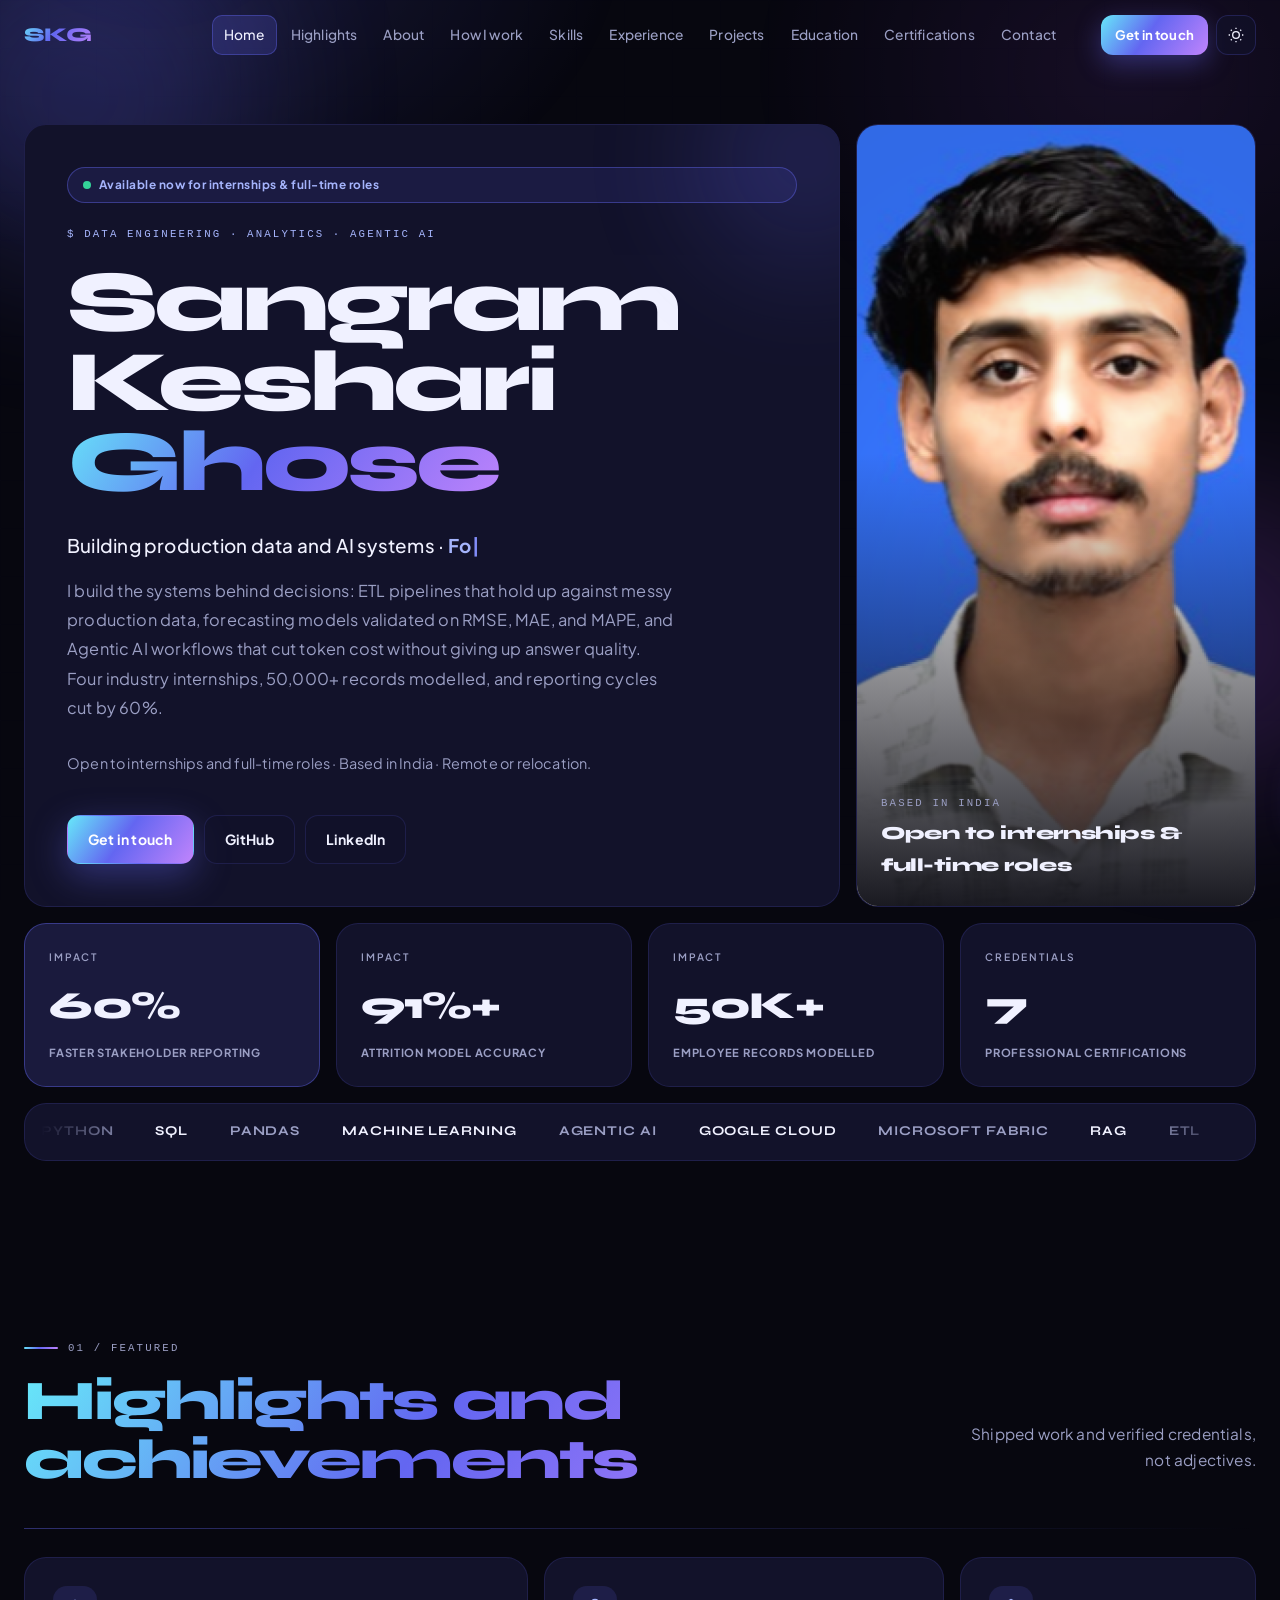
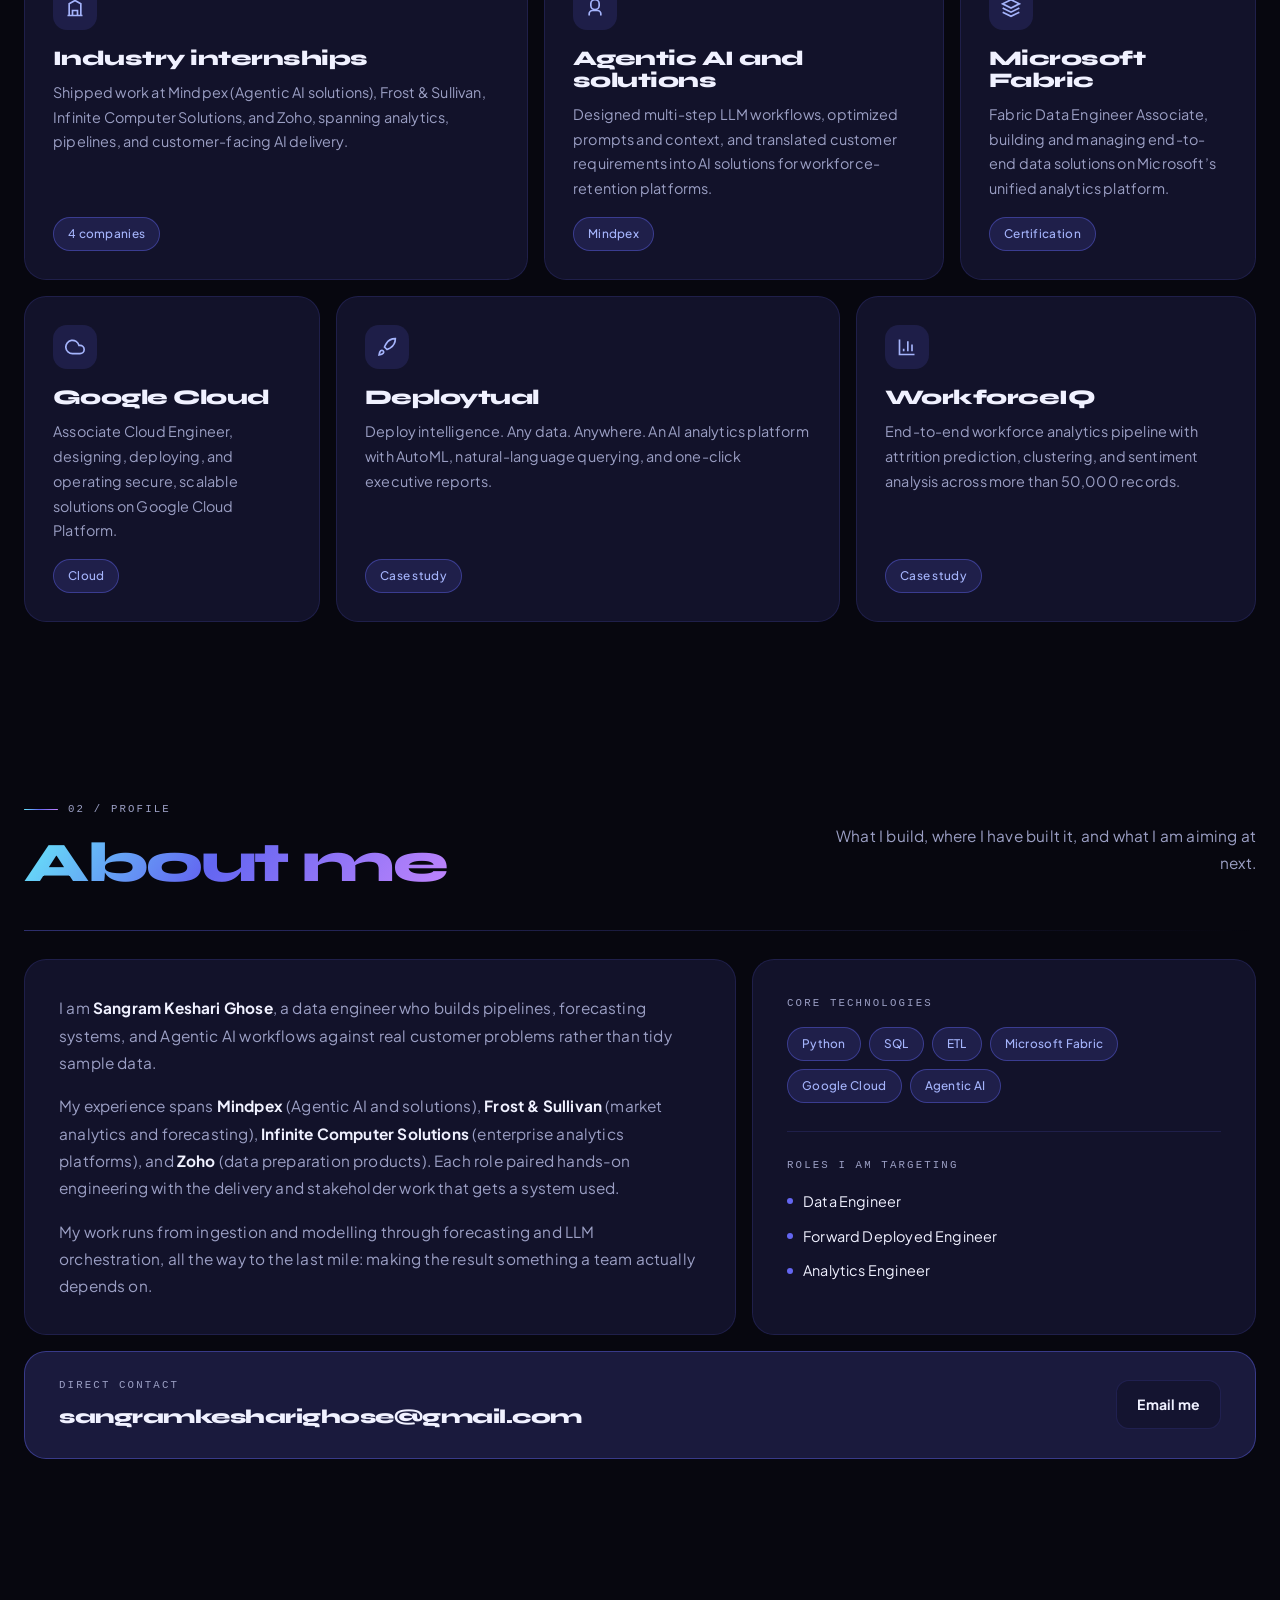
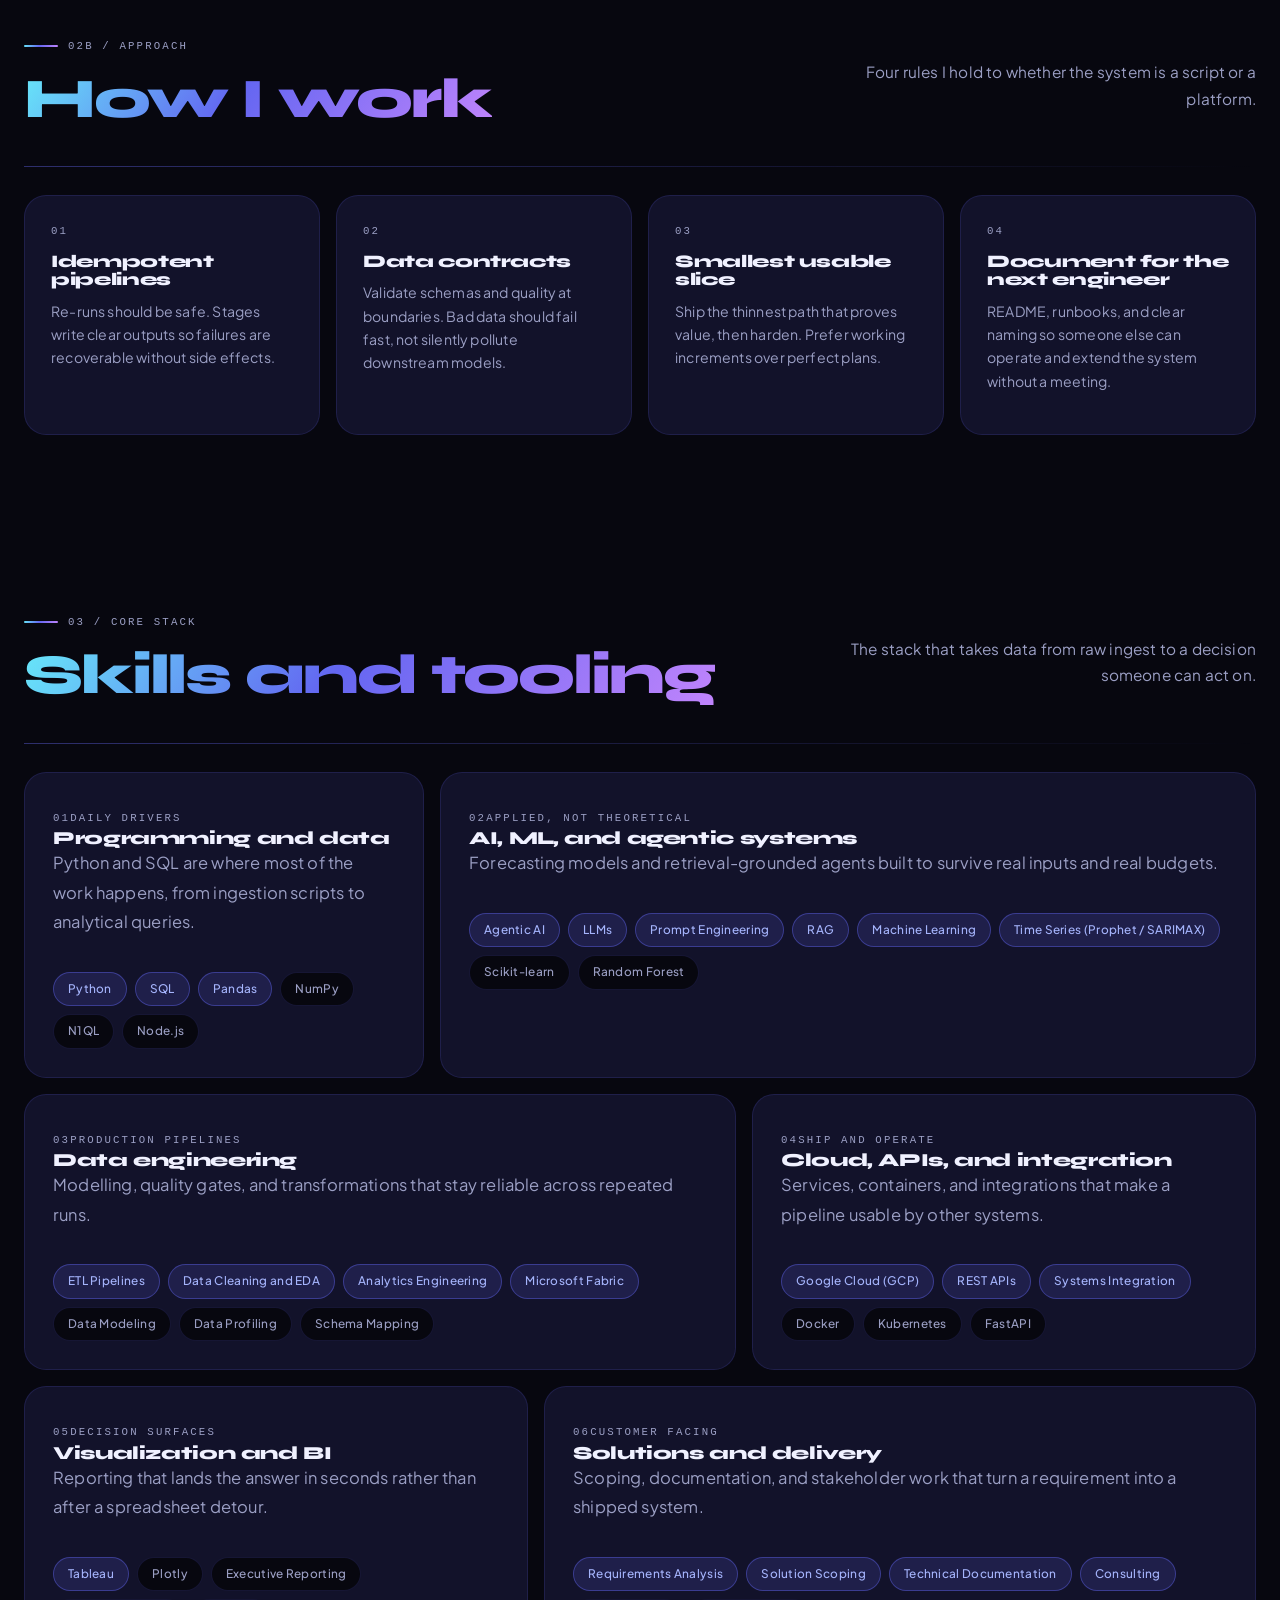
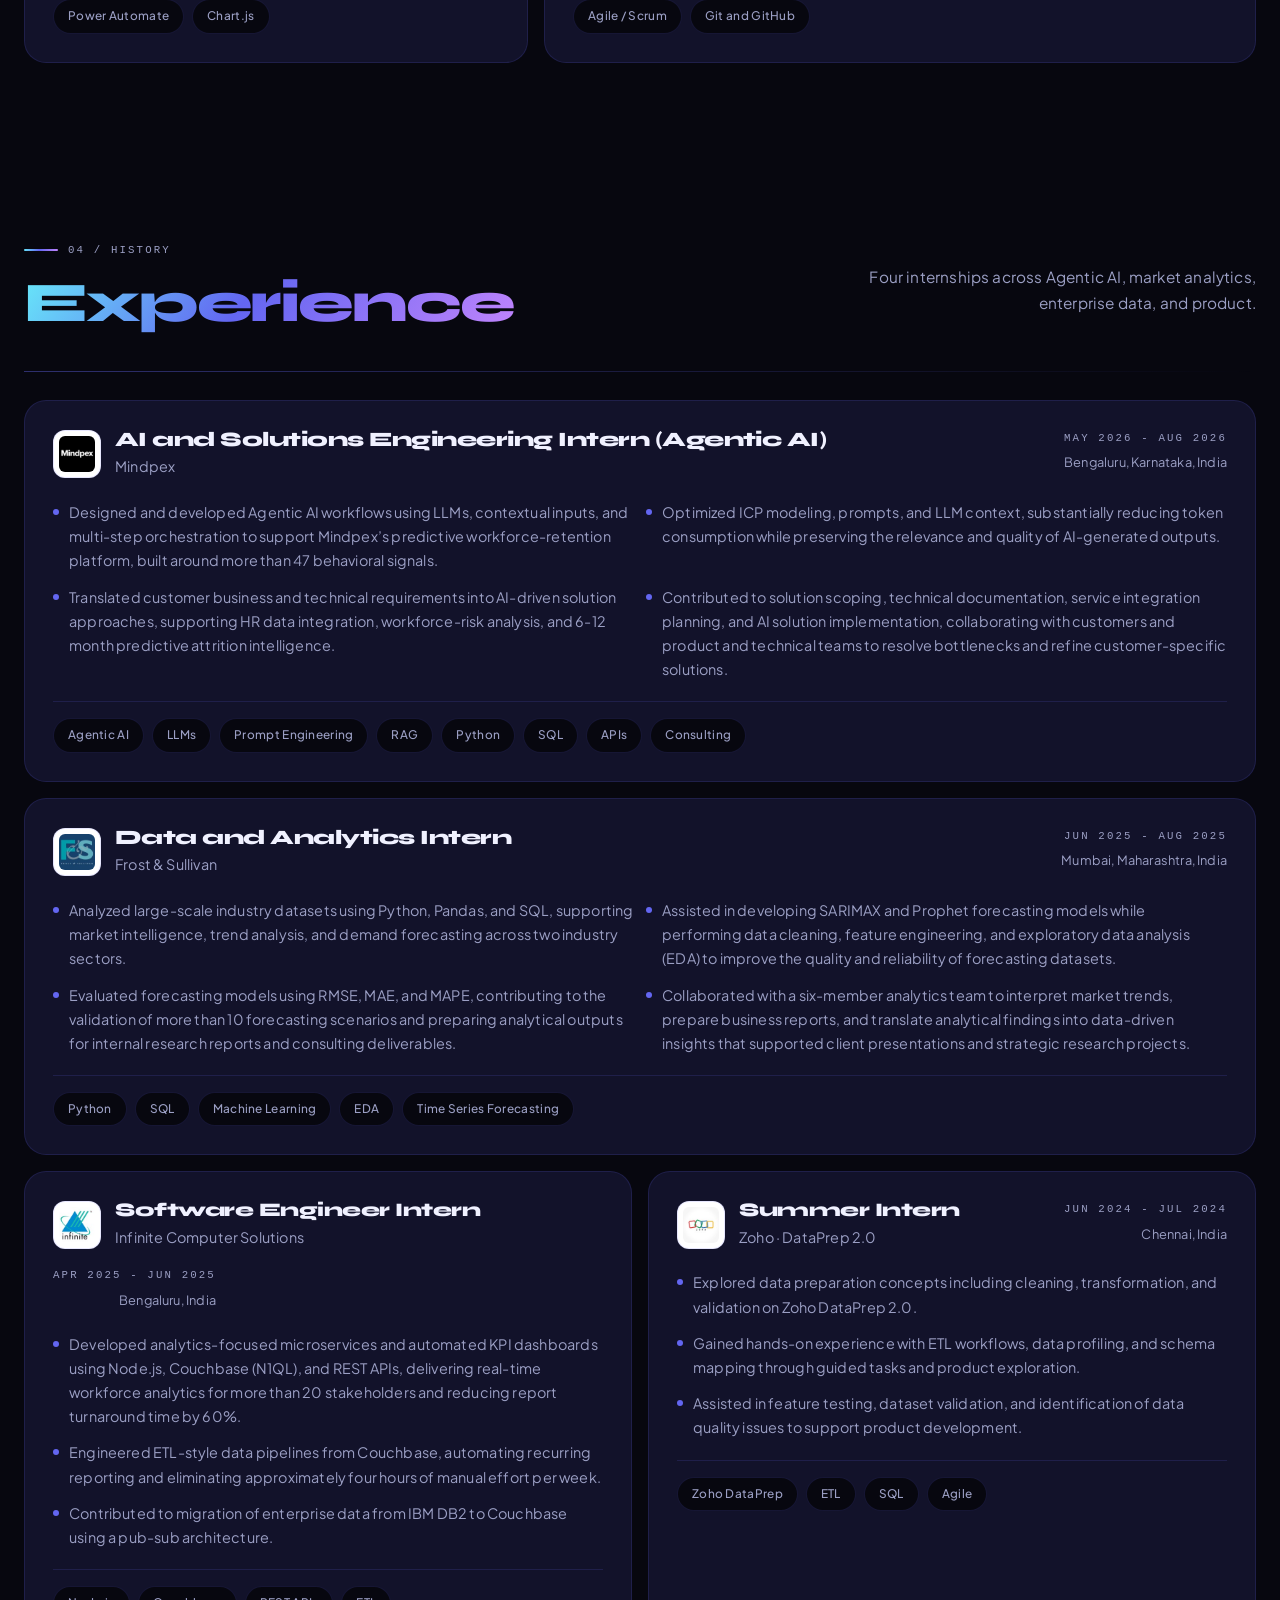
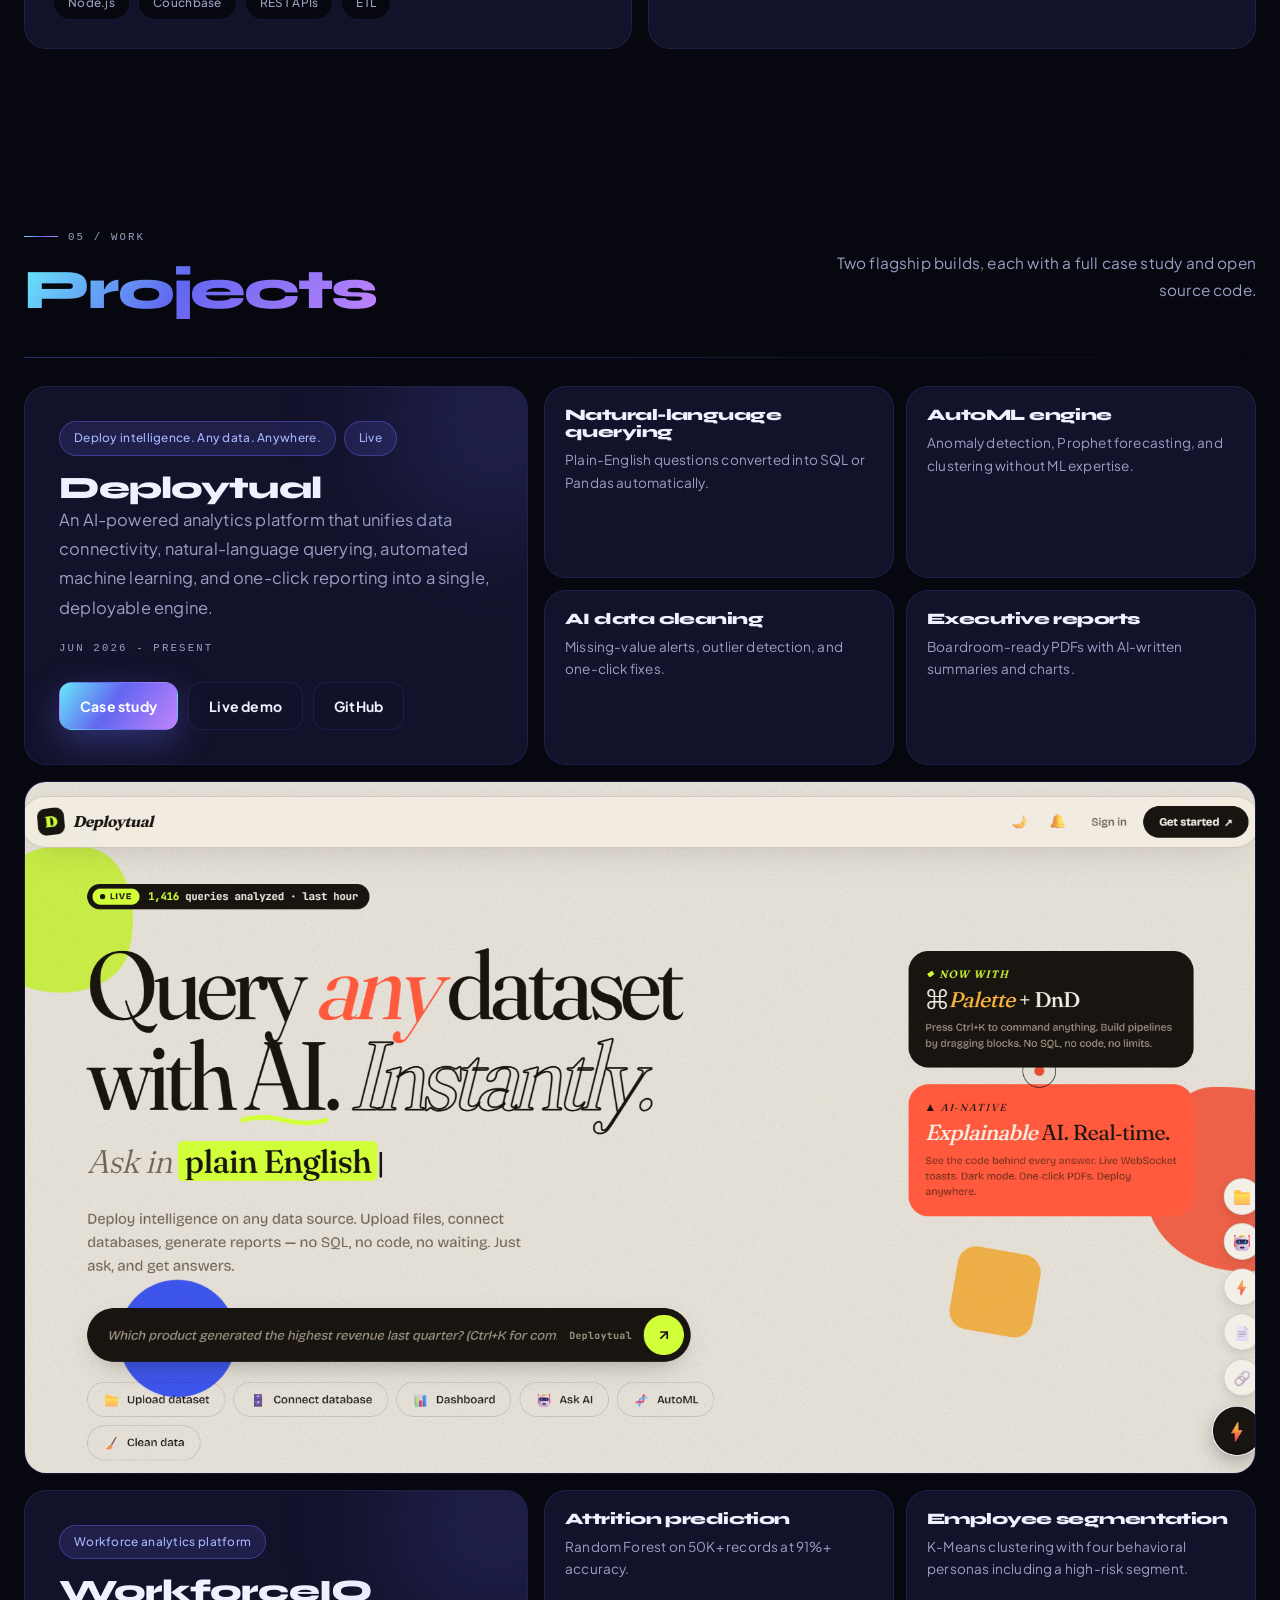
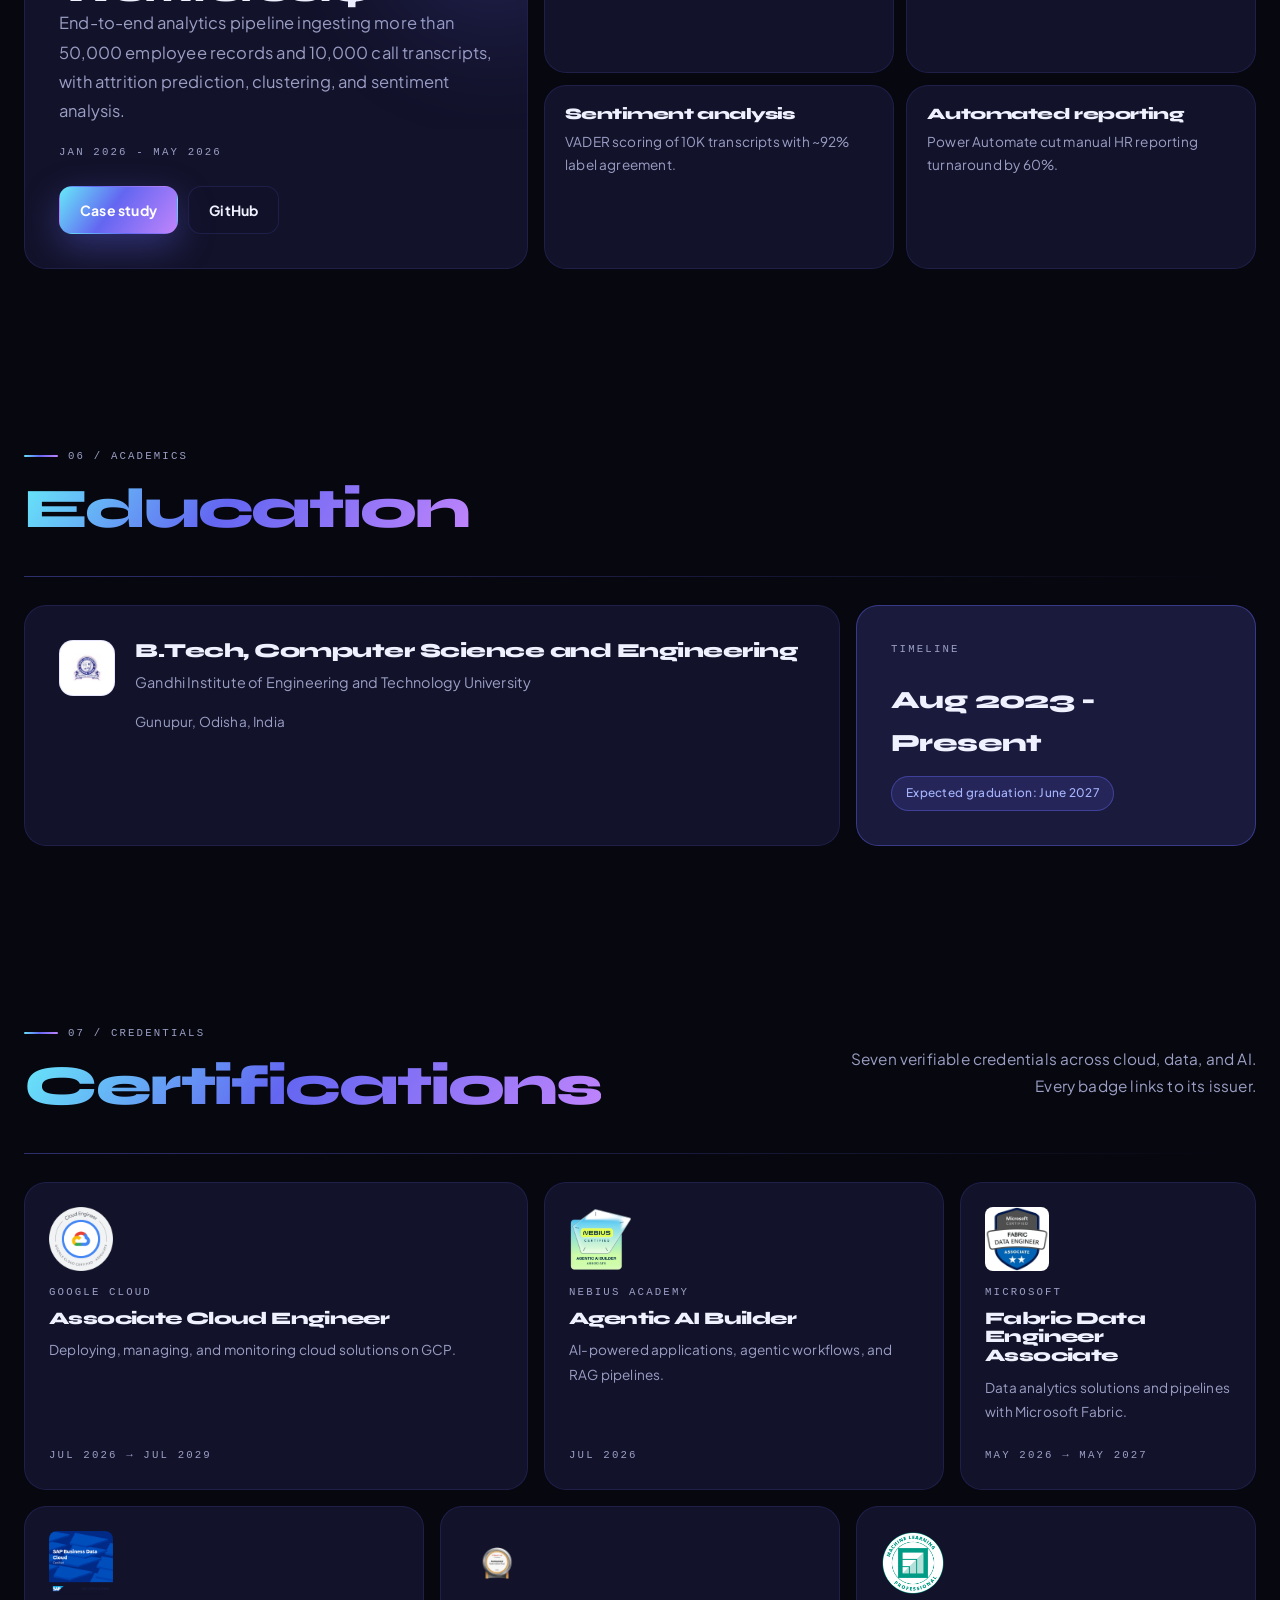
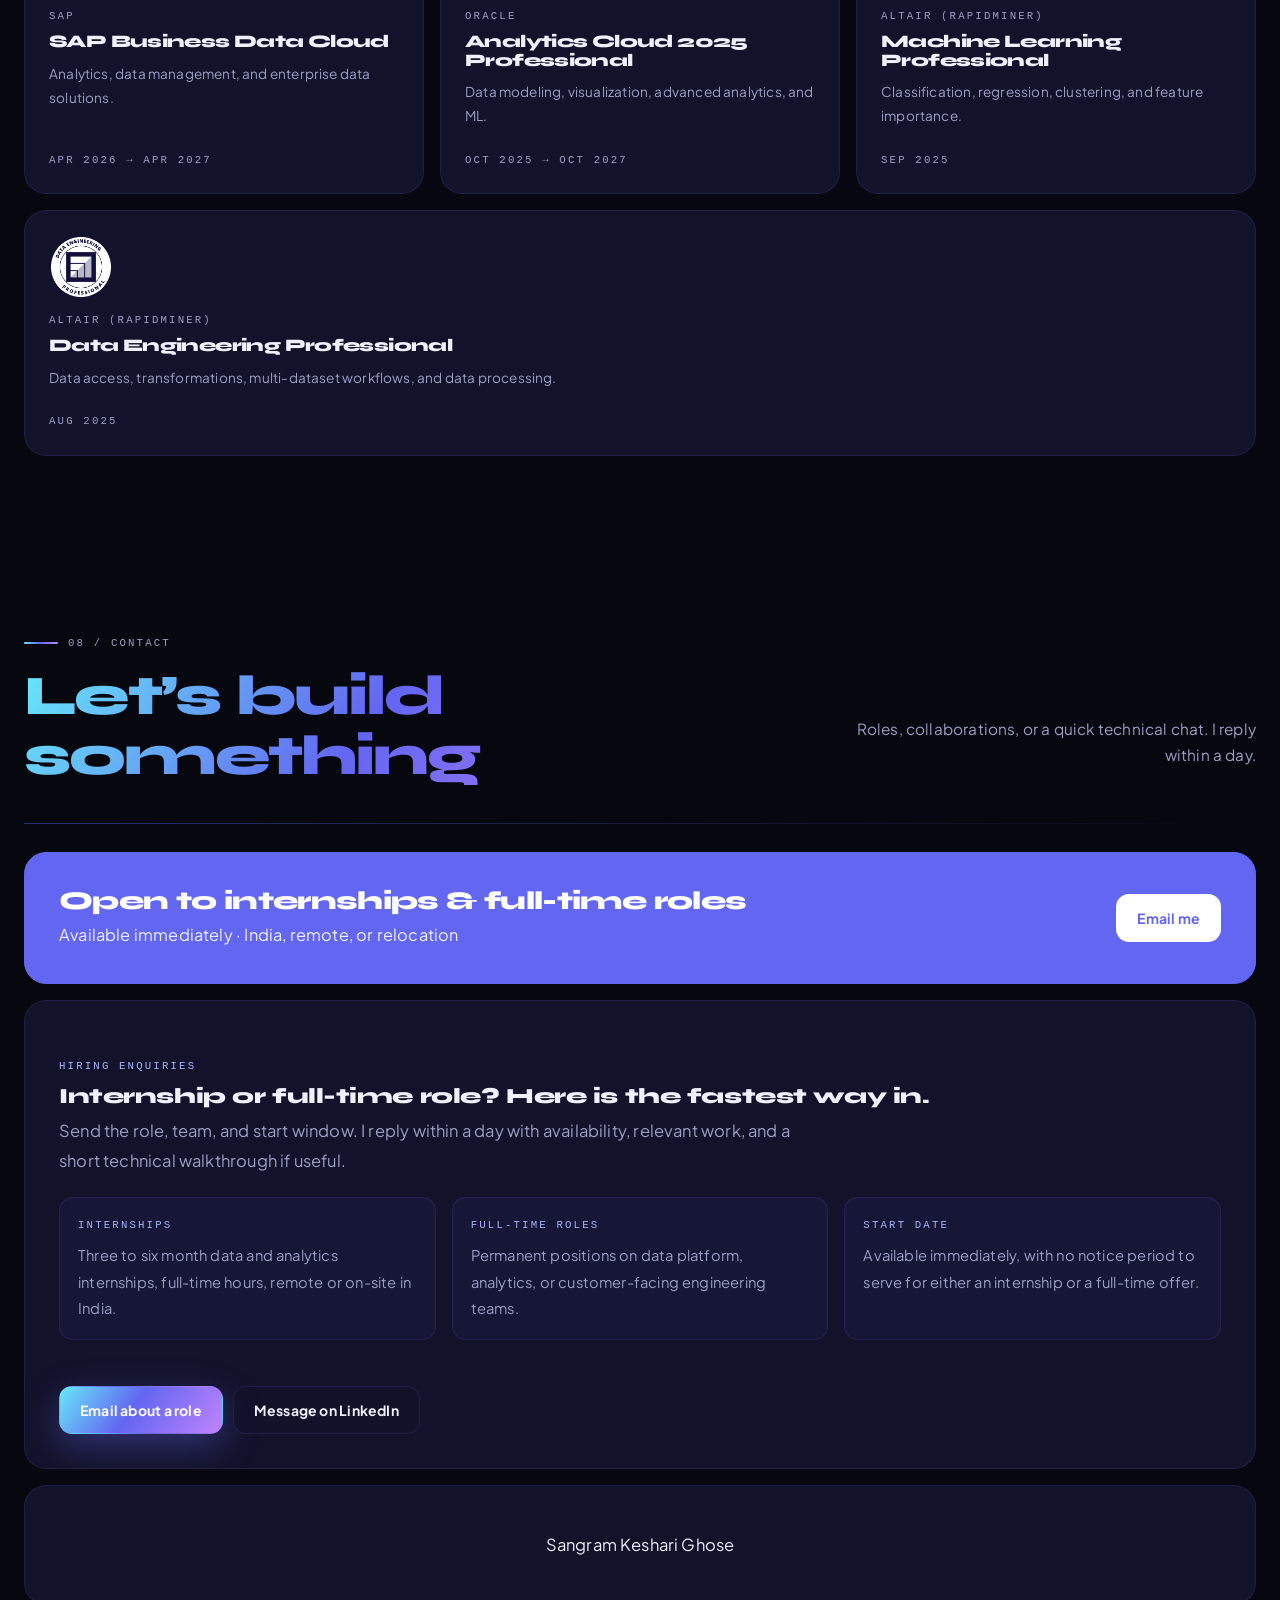
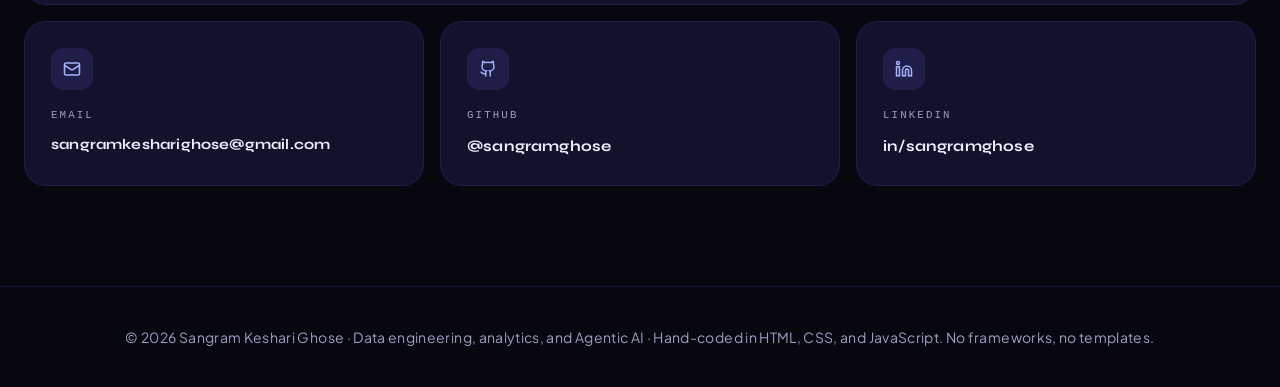
==== commit 0b779a67: "Update print statement from 'Hello' to 'Goodbye'" ====
--- a/index.html
+++ b/index.html
@@ -3,8 +3,8 @@
 <head>
   <meta charset="UTF-8" />
   <meta name="viewport" content="width=device-width, initial-scale=1" />
-  <title>Sangram Keshari Ghose | Data Engineer · Solutions · Agentic AI</title>
-  <meta name="description" content="Sangram Keshari Ghose builds production data pipelines, forecasting models, and Agentic AI workflows. Data and solutions experience at Mindpex, Frost &amp; Sullivan, Infinite Computer Solutions, and Zoho." />
+  <title>Sangram Keshari Ghose | Data Engineer &amp; Analytics Engineer</title>
+  <meta name="description" content="Sangram Keshari Ghose builds production ETL pipelines, forecasting models, and Agentic AI workflows. Data and solutions experience at Mindpex, Frost &amp; Sullivan, Infinite Computer Solutions, and Zoho. Open to internships and full-time roles." />
   <meta name="author" content="Sangram Keshari Ghose" />
   <meta name="robots" content="index, follow, max-image-preview:large, max-snippet:-1, max-video-preview:-1" />
   <meta name="theme-color" content="#07070f" />
@@ -15,18 +15,18 @@
 
   <meta property="og:type" content="website" />
   <meta property="og:site_name" content="Sangram Keshari Ghose" />
-  <meta property="og:title" content="Sangram Keshari Ghose | Data Engineer · Solutions · Agentic AI" />
-  <meta property="og:description" content="Data pipelines, forecasting, and Agentic AI workflows — built end to end and shipped to stakeholders." />
+  <meta property="og:title" content="Sangram Keshari Ghose | Data Engineer &amp; Analytics Engineer" />
+  <meta property="og:description" content="Pipelines, forecasting, and Agentic AI workflows, built end to end and shipped to the people who use them." />
   <meta property="og:url" content="https://sangramghose.github.io/" />
   <meta property="og:image" content="https://sangramghose.github.io/og-cover.png" />
   <meta property="og:image:width" content="1200" />
   <meta property="og:image:height" content="630" />
   <meta property="og:locale" content="en_US" />
   <meta name="twitter:card" content="summary_large_image" />
-  <meta name="twitter:title" content="Sangram Keshari Ghose | Data Engineer · Solutions · Agentic AI" />
-  <meta name="twitter:description" content="Data pipelines, forecasting, and Agentic AI workflows — built end to end and shipped to stakeholders." />
-  <meta name="twitter:image:alt" content="Sangram Keshari Ghose — Data Engineer, Solutions, and Agentic AI portfolio" />
-  <meta property="og:image:alt" content="Sangram Keshari Ghose — Data Engineer, Solutions, and Agentic AI portfolio" />
+  <meta name="twitter:title" content="Sangram Keshari Ghose | Data Engineer &amp; Analytics Engineer" />
+  <meta name="twitter:description" content="Pipelines, forecasting, and Agentic AI workflows, built end to end and shipped to the people who use them." />
+  <meta name="twitter:image:alt" content="Sangram Keshari Ghose, Data Engineer, Solutions, and Agentic AI portfolio" />
+  <meta property="og:image:alt" content="Sangram Keshari Ghose, Data Engineer, Solutions, and Agentic AI portfolio" />
   <meta name="twitter:image" content="https://sangramghose.github.io/og-cover.png" />
 
   <script type="application/ld+json">
@@ -36,7 +36,7 @@
     "name": "Sangram Keshari Ghose",
     "url": "https://sangramghose.github.io/",
     "image": "https://sangramghose.github.io/assets/profile.png",
-    "jobTitle": ["Data Engineer", "Solutions Engineer", "Agentic AI Engineer", "Analytics Engineer"],
+    "jobTitle": ["Data Engineer", "Forward Deployed Engineer", "Analytics Engineer"],
     "description": "Data Engineering, Solutions, and Agentic AI professional specializing in pipelines, forecasting, LLM workflows, and customer-facing technical delivery.",
     "email": "mailto:sangramkesharighose@gmail.com",
     "telephone": "+91-8456841232",
@@ -47,27 +47,27 @@
       "https://www.linkedin.com/in/sangramghose/"
     ],
     "knowsAbout": [
-      "Data Engineering", "Analytics Engineering", "Solutions Engineering",
-      "Agentic AI", "Forward Deployed Engineering", "Machine Learning",
+      "Data Engineering", "Analytics Engineering", "Forward Deployed Engineering",
+      "Agentic AI", "Machine Learning",
       "Google Cloud", "Microsoft Fabric", "Python", "SQL", "RAG", "LLM"
     ],
     "seeks": [
       {
         "@type": "Demand",
-        "name": "Internship opportunities in Data Engineering, Solutions Engineering, Analytics, and Agentic AI",
+        "name": "Internship opportunities as a Data Engineer, Forward Deployed Engineer, or Analytics Engineer",
         "availability": "https://schema.org/InStock",
         "eligibleCustomerType": "https://schema.org/Business"
       },
       {
         "@type": "Demand",
-        "name": "Full-time roles in Data Engineering, Forward Deployed Engineering, Solutions, Analytics, and Agentic AI",
+        "name": "Full-time roles as a Data Engineer, Forward Deployed Engineer, or Analytics Engineer",
         "availability": "https://schema.org/InStock",
         "eligibleCustomerType": "https://schema.org/Business"
       }
     ],
     "hasOccupation": [
       { "@type": "Occupation", "name": "Data Engineer (internship or full-time)", "occupationLocation": { "@type": "Country", "name": "India" } },
-      { "@type": "Occupation", "name": "Solutions / Forward Deployed Engineer (internship or full-time)", "occupationLocation": { "@type": "Country", "name": "India" } }
+      { "@type": "Occupation", "name": "Forward Deployed Engineer (internship or full-time)", "occupationLocation": { "@type": "Country", "name": "India" } }
     ]
   }
   </script>
@@ -80,9 +80,9 @@
     "@context": "https://schema.org",
     "@type": "ProfilePage",
     "url": "https://sangramghose.github.io/",
-    "name": "Sangram Keshari Ghose | Data Engineer \u00b7 Solutions \u00b7 Agentic AI",
+    "name": "Sangram Keshari Ghose | Data Engineer · Solutions · Agentic AI",
     "dateModified": "2026-08-24",
-    "description": "Portfolio of Sangram Keshari Ghose — open to internships and full-time roles in data engineering, solutions engineering, analytics, and Agentic AI.",
+    "description": "Portfolio of Sangram Keshari Ghose, open to internships and full-time roles in data engineering, solutions engineering, analytics, and Agentic AI.",
     "mainEntity": {
       "@type": "Person",
       "name": "Sangram Keshari Ghose",
@@ -122,6 +122,7 @@
   <a class="skip-link" href="#main">Skip to content</a>
   <div class="bg-mesh" aria-hidden="true"></div>
   <div class="bg-grid" aria-hidden="true"></div>
+  <div class="bg-grain" aria-hidden="true"></div>
   <div class="orb orb-1" aria-hidden="true"></div>
   <div class="orb orb-2" aria-hidden="true"></div>
 
@@ -181,18 +182,18 @@
             <span class="pulse" aria-hidden="true"></span>
             Available now for internships &amp; full-time roles
           </div>
-          <div class="mono accent-label">Data · Solutions · Agentic AI</div>
+          <div class="mono accent-label term-line"><span class="term-prompt" aria-hidden="true">$</span> data engineering · analytics · agentic ai</div>
           <h1>Sangram<br>Keshari<br><span class="text-grad">Ghose</span></h1>
           <p class="hero-tagline">
             Building production data and AI systems · <span class="typed" id="typed" aria-live="off">Data Engineer</span>
           </p>
           <p class="muted hero-copy">
-            I build the systems behind decisions: ETL pipelines that survive messy production data,
-            forecasting models validated on RMSE, MAE, and MAPE, and Agentic AI workflows that cut
-            token cost without losing answer quality. Four industry internships, 50,000+ records
-            modelled, and reporting cycles shortened by 60%.
+            I build the systems behind decisions: ETL pipelines that hold up against messy production
+            data, forecasting models validated on RMSE, MAE, and MAPE, and Agentic AI workflows that cut
+            token cost without giving up answer quality. Four industry internships, 50,000+ records
+            modelled, and reporting cycles cut by 60%.
           </p>
-          <p class="now-line">Open to internships and full-time roles in Data Engineering, Forward Deployed, Solutions, Analytics, and Agentic AI · Based in India · remote or relocation.</p>
+          <p class="now-line">Open to internships and full-time roles · Based in India · Remote or relocation.</p>
           <div class="btn-row">
             <a class="btn btn-primary" href="#contact">Get in touch</a>
             <a class="btn btn-ghost" href="https://github.com/sangramghose" target="_blank" rel="noopener">GitHub</a>
@@ -252,14 +253,14 @@
           <div class="label"><span class="line"></span><span class="mono">01 / Featured</span></div>
           <h2 class="text-grad">Highlights and achievements</h2>
         </div>
-        <p class="desc">Evidence, not adjectives: shipped work and verified credentials.</p>
+        <p class="desc">Shipped work and verified credentials, not adjectives.</p>
       </div>
       <div class="sec-rule"></div>
       <div class="bento section-gap">
         <div class="tile reveal span-5 feature-card">
           <div class="icon-box" aria-hidden="true"><svg viewBox="0 0 24 24" fill="none" stroke="currentColor" stroke-width="2"><path d="M3 21h18M5 21V7l7-4 7 4v14M9 21v-6h6v6"/></svg></div>
           <h3 class="card-title">Industry internships</h3>
-          <p class="muted card-body">Hands-on experience at Mindpex (Agentic AI solutions), Frost &amp; Sullivan, Infinite Computer Solutions, and Zoho — spanning analytics, pipelines, and customer-facing AI delivery.</p>
+          <p class="muted card-body">Shipped work at Mindpex (Agentic AI solutions), Frost &amp; Sullivan, Infinite Computer Solutions, and Zoho, spanning analytics, pipelines, and customer-facing AI delivery.</p>
           <div><span class="pill pill-accent">4 companies</span></div>
         </div>
         <div class="tile reveal span-4 feature-card">
@@ -271,13 +272,13 @@
         <div class="tile reveal span-3 feature-card">
           <div class="icon-box" aria-hidden="true"><svg viewBox="0 0 24 24" fill="none" stroke="currentColor" stroke-width="2"><path d="M12 2L2 7l10 5 10-5-10-5z"/><path d="M2 17l10 5 10-5"/><path d="M2 12l10 5 10-5"/></svg></div>
           <h3 class="card-title">Microsoft Fabric</h3>
-          <p class="muted card-body">Fabric Data Engineer Associate — building and managing end-to-end data solutions on Microsoft’s unified analytics platform.</p>
+          <p class="muted card-body">Fabric Data Engineer Associate, building and managing end-to-end data solutions on Microsoft’s unified analytics platform.</p>
           <div><span class="pill pill-accent">Certification</span></div>
         </div>
         <div class="tile reveal span-3 feature-card">
           <div class="icon-box" aria-hidden="true"><svg viewBox="0 0 24 24" fill="none" stroke="currentColor" stroke-width="2"><path d="M18 10h-1.26A8 8 0 1 0 9 20h9a5 5 0 0 0 0-10z"/></svg></div>
           <h3 class="card-title">Google Cloud</h3>
-          <p class="muted card-body">Associate Cloud Engineer — designing, deploying, and operating secure, scalable solutions on Google Cloud Platform.</p>
+          <p class="muted card-body">Associate Cloud Engineer, designing, deploying, and operating secure, scalable solutions on Google Cloud Platform.</p>
           <div><span class="pill pill-accent">Cloud</span></div>
         </div>
         <div class="tile reveal span-5 feature-card">
@@ -301,38 +302,31 @@
           <div class="label"><span class="line"></span><span class="mono">02 / Profile</span></div>
           <h2 class="text-grad">About me</h2>
         </div>
-        <p class="desc">From pipelines and forecasting to Agentic AI and customer solutions.</p>
+        <p class="desc">What I build, where I have built it, and what I am aiming at next.</p>
       </div>
       <div class="sec-rule"></div>
       <div class="bento section-gap">
         <div class="tile reveal span-7 about-copy">
-          <p class="muted body-text">I am <strong class="fg">Sangram Keshari Ghose</strong> — a Data Engineering and Solutions professional who builds reliable pipelines, forecasting systems, and Agentic AI workflows that address real customer problems.</p>
-          <p class="muted body-text">My experience spans <strong class="fg">Mindpex</strong> (Agentic AI and solutions), <strong class="fg">Frost &amp; Sullivan</strong> (market analytics and forecasting), <strong class="fg">Infinite Computer Solutions</strong> (enterprise analytics platforms), and <strong class="fg">Zoho</strong> (data preparation products). Across these roles I have combined technical depth with delivery and stakeholder collaboration.</p>
-          <p class="muted body-text">I work at the intersection of <strong class="fg">Data Engineering</strong>, <strong class="fg">Analytics Engineering</strong>, and <strong class="fg">Agentic AI / Solutions Engineering</strong> — from ETL and modeling to LLM orchestration, requirements translation, and production-ready systems.</p>
-          <p class="muted body-text last">I am actively pursuing roles as a Data Engineer, Forward Deployed Engineer, Solutions Engineer, Analytics Engineer, Agentic AI Engineer, Data Engineering Consultant, and Data Analyst.</p>
+          <p class="muted body-text">I am <strong class="fg">Sangram Keshari Ghose</strong>, a data engineer who builds pipelines, forecasting systems, and Agentic AI workflows against real customer problems rather than tidy sample data.</p>
+          <p class="muted body-text">My experience spans <strong class="fg">Mindpex</strong> (Agentic AI and solutions), <strong class="fg">Frost &amp; Sullivan</strong> (market analytics and forecasting), <strong class="fg">Infinite Computer Solutions</strong> (enterprise analytics platforms), and <strong class="fg">Zoho</strong> (data preparation products). Each role paired hands-on engineering with the delivery and stakeholder work that gets a system used.</p>
+          <p class="muted body-text last">My work runs from ingestion and modelling through forecasting and LLM orchestration, all the way to the last mile: making the result something a team actually depends on.</p>
         </div>
         <div class="tile reveal span-5 about-side">
-          <div class="mono">Technologies I work with</div>
+          <div class="mono">Core technologies</div>
           <div class="pill-row">
             <span class="pill pill-accent">Python</span>
             <span class="pill pill-accent">SQL</span>
-            <span class="pill pill-accent">Agentic AI</span>
-            <span class="pill pill-accent">RAG</span>
+            <span class="pill pill-accent">ETL</span>
             <span class="pill pill-accent">Microsoft Fabric</span>
             <span class="pill pill-accent">Google Cloud</span>
-            <span class="pill pill-accent">ETL</span>
-            <span class="pill pill-accent">Prompt Engineering</span>
+            <span class="pill pill-accent">Agentic AI</span>
           </div>
           <div class="roles-block">
             <div class="mono">Roles I am targeting</div>
             <ul class="role-list">
               <li><span class="dot"></span>Data Engineer</li>
               <li><span class="dot"></span>Forward Deployed Engineer</li>
-              <li><span class="dot"></span>Solutions Engineer</li>
               <li><span class="dot"></span>Analytics Engineer</li>
-              <li><span class="dot"></span>Agentic AI Engineer</li>
-              <li><span class="dot"></span>Data Engineering Consultant</li>
-              <li><span class="dot"></span>Data Analyst</li>
             </ul>
           </div>
         </div>
@@ -352,7 +346,7 @@
           <div class="label"><span class="line"></span><span class="mono">02b / Approach</span></div>
           <h2 class="text-grad">How I work</h2>
         </div>
-        <p class="desc">Principles that shape how I design pipelines, ship features, and collaborate.</p>
+        <p class="desc">Four rules I hold to whether the system is a script or a platform.</p>
       </div>
       <div class="sec-rule"></div>
       <div class="bento section-gap">
@@ -385,19 +379,23 @@
           <div class="label"><span class="line"></span><span class="mono">03 / Core stack</span></div>
           <h2 class="text-grad">Skills and tooling</h2>
         </div>
-        <p class="desc">The stack I use to move data from raw to decision-ready.</p>
+        <p class="desc">The stack that takes data from raw ingest to a decision someone can act on.</p>
       </div>
       <div class="sec-rule"></div>
       <div class="bento section-gap">
         <div class="tile reveal span-4 skill-card">
-          <h3>Programming and data</h3>
+          <div class="skill-top"><span class="mono skill-num">01</span><span class="mono skill-kicker">Daily drivers</span></div>
+            <h3>Programming and data</h3>
+            <p class="muted skill-desc">Python and SQL are where most of the work happens, from ingestion scripts to analytical queries.</p>
           <div class="pill-row">
             <span class="pill pill-accent">Python</span><span class="pill pill-accent">SQL</span><span class="pill pill-accent">Pandas</span>
             <span class="pill">NumPy</span><span class="pill">N1QL</span><span class="pill">Node.js</span>
           </div>
         </div>
         <div class="tile reveal span-8 skill-card">
-          <h3>AI, ML, and agentic systems</h3>
+          <div class="skill-top"><span class="mono skill-num">02</span><span class="mono skill-kicker">Applied, not theoretical</span></div>
+            <h3>AI, ML, and agentic systems</h3>
+            <p class="muted skill-desc">Forecasting models and retrieval-grounded agents built to survive real inputs and real budgets.</p>
           <div class="pill-row">
             <span class="pill pill-accent">Agentic AI</span><span class="pill pill-accent">LLMs</span><span class="pill pill-accent">Prompt Engineering</span>
             <span class="pill pill-accent">RAG</span><span class="pill pill-accent">Machine Learning</span>
@@ -406,7 +404,9 @@
           </div>
         </div>
         <div class="tile reveal span-7 skill-card">
-          <h3>Data engineering</h3>
+          <div class="skill-top"><span class="mono skill-num">03</span><span class="mono skill-kicker">Production pipelines</span></div>
+            <h3>Data engineering</h3>
+            <p class="muted skill-desc">Modelling, quality gates, and transformations that stay reliable across repeated runs.</p>
           <div class="pill-row">
             <span class="pill pill-accent">ETL Pipelines</span><span class="pill pill-accent">Data Cleaning and EDA</span>
             <span class="pill pill-accent">Analytics Engineering</span><span class="pill pill-accent">Microsoft Fabric</span>
@@ -414,21 +414,27 @@
           </div>
         </div>
         <div class="tile reveal span-5 skill-card">
-          <h3>Cloud, APIs, and integration</h3>
+          <div class="skill-top"><span class="mono skill-num">04</span><span class="mono skill-kicker">Ship and operate</span></div>
+            <h3>Cloud, APIs, and integration</h3>
+            <p class="muted skill-desc">Services, containers, and integrations that make a pipeline usable by other systems.</p>
           <div class="pill-row">
             <span class="pill pill-accent">Google Cloud (GCP)</span><span class="pill pill-accent">REST APIs</span>
             <span class="pill pill-accent">Systems Integration</span><span class="pill">Docker</span><span class="pill">Kubernetes</span><span class="pill">FastAPI</span>
           </div>
         </div>
         <div class="tile reveal span-5 skill-card">
-          <h3>Visualization and BI</h3>
+          <div class="skill-top"><span class="mono skill-num">05</span><span class="mono skill-kicker">Decision surfaces</span></div>
+            <h3>Visualization and BI</h3>
+            <p class="muted skill-desc">Reporting that lands the answer in seconds rather than after a spreadsheet detour.</p>
           <div class="pill-row">
             <span class="pill pill-accent">Tableau</span><span class="pill">Plotly</span><span class="pill">Executive Reporting</span>
             <span class="pill">Power Automate</span><span class="pill">Chart.js</span>
           </div>
         </div>
         <div class="tile reveal span-7 skill-card">
-          <h3>Solutions and delivery</h3>
+          <div class="skill-top"><span class="mono skill-num">06</span><span class="mono skill-kicker">Customer facing</span></div>
+            <h3>Solutions and delivery</h3>
+            <p class="muted skill-desc">Scoping, documentation, and stakeholder work that turn a requirement into a shipped system.</p>
           <div class="pill-row">
             <span class="pill pill-accent">Requirements Analysis</span><span class="pill pill-accent">Solution Scoping</span>
             <span class="pill pill-accent">Technical Documentation</span><span class="pill pill-accent">Consulting</span>
@@ -444,7 +450,7 @@
           <div class="label"><span class="line"></span><span class="mono">04 / History</span></div>
           <h2 class="text-grad">Experience</h2>
         </div>
-        <p class="desc">Four internships across AI, analytics, enterprise data, and product.</p>
+        <p class="desc">Four internships across Agentic AI, market analytics, enterprise data, and product.</p>
       </div>
       <div class="sec-rule"></div>
       <div class="bento section-gap">
@@ -458,14 +464,14 @@
               </div>
             </div>
             <div class="exp-meta">
-              <div class="mono">May 2026 – Aug 2026</div>
+              <div class="mono">May 2026 - Aug 2026</div>
               <p class="muted loc">Bengaluru, Karnataka, India</p>
             </div>
           </div>
           <ul class="exp-bullets two">
             <li>Designed and developed Agentic AI workflows using LLMs, contextual inputs, and multi-step orchestration to support Mindpex’s predictive workforce-retention platform, built around more than 47 behavioral signals.</li>
             <li>Optimized ICP modeling, prompts, and LLM context, substantially reducing token consumption while preserving the relevance and quality of AI-generated outputs.</li>
-            <li>Translated customer business and technical requirements into AI-driven solution approaches, supporting HR data integration, workforce-risk analysis, and 6–12 month predictive attrition intelligence.</li>
+            <li>Translated customer business and technical requirements into AI-driven solution approaches, supporting HR data integration, workforce-risk analysis, and 6-12 month predictive attrition intelligence.</li>
             <li>Contributed to solution scoping, technical documentation, service integration planning, and AI solution implementation, collaborating with customers and product and technical teams to resolve bottlenecks and refine customer-specific solutions.</li>
           </ul>
           <div class="pill-row stack-row">
@@ -483,7 +489,7 @@
               </div>
             </div>
             <div class="exp-meta">
-              <div class="mono">Jun 2025 – Aug 2025</div>
+              <div class="mono">Jun 2025 - Aug 2025</div>
               <p class="muted loc">Mumbai, Maharashtra, India</p>
             </div>
           </div>
@@ -508,7 +514,7 @@
               </div>
             </div>
             <div class="exp-meta">
-              <div class="mono">Apr 2025 – Jun 2025</div>
+              <div class="mono">Apr 2025 - Jun 2025</div>
               <p class="muted loc">Bengaluru, India</p>
             </div>
           </div>
@@ -532,7 +538,7 @@
               </div>
             </div>
             <div class="exp-meta">
-              <div class="mono">Jun 2024 – Jul 2024</div>
+              <div class="mono">Jun 2024 - Jul 2024</div>
               <p class="muted loc">Chennai, India</p>
             </div>
           </div>
@@ -554,7 +560,7 @@
           <div class="label"><span class="line"></span><span class="mono">05 / Work</span></div>
           <h2 class="text-grad">Projects</h2>
         </div>
-        <p class="desc">Two flagship builds, each with a full case study and source code.</p>
+        <p class="desc">Two flagship builds, each with a full case study and open source code.</p>
       </div>
       <div class="sec-rule"></div>
       <div class="projects-stack section-gap">
@@ -567,7 +573,7 @@
               </div>
               <h3 class="project-title">Deploytual</h3>
               <p class="muted">An AI-powered analytics platform that unifies data connectivity, natural-language querying, automated machine learning, and one-click reporting into a single, deployable engine.</p>
-              <div class="mono date-line">Jun 2026 – Present</div>
+              <div class="mono date-line">Jun 2026 - Present</div>
             </div>
             <div class="btn-row">
               <a class="btn btn-primary" href="projects/deploytual.html">Case study</a>
@@ -592,7 +598,7 @@
               <div class="pill-row"><span class="pill pill-accent">Workforce analytics platform</span></div>
               <h3 class="project-title">WorkforceIQ</h3>
               <p class="muted">End-to-end analytics pipeline ingesting more than 50,000 employee records and 10,000 call transcripts, with attrition prediction, clustering, and sentiment analysis.</p>
-              <div class="mono date-line">Jan 2026 – May 2026</div>
+              <div class="mono date-line">Jan 2026 - May 2026</div>
             </div>
             <div class="btn-row">
               <a class="btn btn-primary" href="projects/workforceiq.html">Case study</a>
@@ -629,7 +635,7 @@
         <div class="tile reveal span-4 edu-side">
           <div class="mono">Timeline</div>
           <div class="edu-dates">
-            <div class="edu-range">Aug 2023 – Present</div>
+            <div class="edu-range">Aug 2023 - Present</div>
             <div><span class="pill pill-accent">Expected graduation: June 2027</span></div>
           </div>
         </div>
@@ -642,7 +648,7 @@
           <div class="label"><span class="line"></span><span class="mono">07 / Credentials</span></div>
           <h2 class="text-grad">Certifications</h2>
         </div>
-        <p class="desc">Seven verifiable credentials across cloud, data, and AI.</p>
+        <p class="desc">Seven verifiable credentials across cloud, data, and AI. Every badge links to its issuer.</p>
       </div>
       <div class="sec-rule"></div>
       <div class="bento section-gap">
@@ -704,14 +710,14 @@
           <div class="label"><span class="line"></span><span class="mono">08 / Contact</span></div>
           <h2 class="text-grad">Let’s build something</h2>
         </div>
-        <p class="desc">Replies within a day. Roles, collaborations, or a quick technical chat.</p>
+        <p class="desc">Roles, collaborations, or a quick technical chat. I reply within a day.</p>
       </div>
       <div class="sec-rule"></div>
       <div class="bento section-gap">
         <div class="tile reveal span-12 cta-banner">
           <div>
             <h3>Open to internships &amp; full-time roles</h3>
-            <p>Data · Solutions · Forward Deployed · Agentic AI</p>
+            <p>Available immediately · India, remote, or relocation</p>
           </div>
           <a class="btn btn-on-primary" href="mailto:sangramkesharighose@gmail.com?subject=Internship%20or%20full-time%20opportunity">Email me</a>
         </div>
@@ -725,15 +731,15 @@
           <div class="hire-grid">
             <div class="hire-item">
               <span class="mono">Internships</span>
-              <p class="muted">3–6 month data, analytics, or Agentic AI internships · full-time hours · remote or on-site in India.</p>
+              <p class="muted">Three to six month data and analytics internships, full-time hours, remote or on-site in India.</p>
             </div>
             <div class="hire-item">
               <span class="mono">Full-time roles</span>
-              <p class="muted">Data Engineering, Forward Deployed, Solutions, Analytics, and Agentic AI · open to relocation.</p>
+              <p class="muted">Permanent positions on data platform, analytics, or customer-facing engineering teams.</p>
             </div>
             <div class="hire-item">
               <span class="mono">Start date</span>
-              <p class="muted">Available immediately, with notice-free onboarding for both internship and full-time offers.</p>
+              <p class="muted">Available immediately, with no notice period to serve for either an internship or a full-time offer.</p>
             </div>
           </div>
           <div class="btn-row">
@@ -741,6 +747,7 @@
             <a class="btn btn-ghost" href="https://www.linkedin.com/in/sangramghose/" target="_blank" rel="noopener">Message on LinkedIn</a>
           </div>
         </div>
+
 
         <div class="tile reveal span-12 linkedin-badge-wrap">
           <div class="badge-base LI-profile-badge"
@@ -774,7 +781,7 @@
   </main>
 
   <footer>
-    <div class="wrap">© <span id="yr"></span> Sangram Keshari Ghose · Data engineering, solutions, and Agentic AI · Hand-built in HTML, CSS, and JavaScript</div>
+    <div class="wrap">© <span id="yr"></span> Sangram Keshari Ghose · Data engineering, analytics, and Agentic AI · Hand-coded in HTML, CSS, and JavaScript. No frameworks, no templates.</div>
   </footer>
 
   <button class="to-top" id="to-top" type="button" aria-label="Back to top" title="Back to top">
--- a/styles.css
+++ b/styles.css
@@ -100,7 +100,7 @@
   50% { transform: translate3d(1.5rem, -2rem, 0) scale(1.05); }
 }
 header {
-  position: fixed; inset-x: 0; top: 0; z-index: 50; height: var(--nav-h);
+  position: fixed; left: 0; right: 0; top: 0; z-index: 50; height: var(--nav-h);
   transition: background 0.35s ease, border-color 0.35s ease, backdrop-filter 0.35s ease;
   border-bottom: 1px solid transparent;
 }
@@ -513,3 +513,48 @@
   .orb, .marquee-track, .pulse, .typed::after { animation: none !important; }
   html { scroll-behavior: auto; }
 }
+/* Scroll progress indicator */
+.scroll-progress {
+  position: fixed; top: 0; left: 0; right: 0; height: 2px; z-index: 60;
+  background: var(--grad); transform: scaleX(0); transform-origin: 0 50%;
+  pointer-events: none;
+}
+
+/* Back to top */
+.to-top {
+  position: fixed; right: 22px; bottom: 22px; z-index: 55;
+  width: 44px; height: 44px; border-radius: 14px;
+  border: 1px solid var(--border-strong); background: var(--surface); color: var(--fg);
+  display: grid; place-items: center; box-shadow: var(--card-shadow);
+  opacity: 0; visibility: hidden; transform: translateY(10px);
+  transition: opacity 0.3s var(--ease), transform 0.3s var(--ease), visibility 0.3s;
+}
+.to-top.show { opacity: 1; visibility: visible; transform: translateY(0); }
+.to-top:hover { border-color: var(--accent); background: rgba(99, 102, 241, 0.16); }
+
+/* Denser primary nav so ten links stay on one line */
+@media (max-width: 1180px) and (min-width: 961px) {
+  nav.links a { padding: 8px 9px; font-size: 0.82rem; }
+}
+
+@media (prefers-reduced-motion: reduce) {
+  html { scroll-behavior: auto; }
+  .marquee-track { animation: none !important; }
+  .orb { animation: none !important; }
+  .typed::after { animation: none; }
+  .pulse { animation: none; }
+  * { transition-duration: 0.01ms !important; }
+}
+
+/* Hiring enquiry tile */
+.hire-tile { padding: 34px; display: flex; flex-direction: column; gap: 22px; }
+.hire-head h3 { font-size: 1.35rem; letter-spacing: -0.02em; margin: 10px 0 8px; }
+.hire-head p { margin: 0; max-width: 62ch; }
+.hire-grid { display: grid; gap: 16px; grid-template-columns: repeat(3, minmax(0, 1fr)); }
+.hire-item {
+  border: 1px solid var(--border); border-radius: 14px; padding: 18px;
+  background: rgba(99, 102, 241, 0.06);
+}
+.hire-item .mono { display: block; margin-bottom: 8px; color: var(--accent2); }
+.hire-item p { margin: 0; font-size: 0.92rem; }
+@media (max-width: 900px) { .hire-grid { grid-template-columns: 1fr; } }
--- a/styles.css
+++ b/styles.css
@@ -100,7 +100,7 @@
   50% { transform: translate3d(1.5rem, -2rem, 0) scale(1.05); }
 }
 header {
-  position: fixed; inset-x: 0; top: 0; z-index: 50; height: var(--nav-h);
+  position: fixed; left: 0; right: 0; top: 0; z-index: 50; height: var(--nav-h);
   transition: background 0.35s ease, border-color 0.35s ease, backdrop-filter 0.35s ease;
   border-bottom: 1px solid transparent;
 }
@@ -513,3 +513,48 @@
   .orb, .marquee-track, .pulse, .typed::after { animation: none !important; }
   html { scroll-behavior: auto; }
 }
+/* Scroll progress indicator */
+.scroll-progress {
+  position: fixed; top: 0; left: 0; right: 0; height: 2px; z-index: 60;
+  background: var(--grad); transform: scaleX(0); transform-origin: 0 50%;
+  pointer-events: none;
+}
+
+/* Back to top */
+.to-top {
+  position: fixed; right: 22px; bottom: 22px; z-index: 55;
+  width: 44px; height: 44px; border-radius: 14px;
+  border: 1px solid var(--border-strong); background: var(--surface); color: var(--fg);
+  display: grid; place-items: center; box-shadow: var(--card-shadow);
+  opacity: 0; visibility: hidden; transform: translateY(10px);
+  transition: opacity 0.3s var(--ease), transform 0.3s var(--ease), visibility 0.3s;
+}
+.to-top.show { opacity: 1; visibility: visible; transform: translateY(0); }
+.to-top:hover { border-color: var(--accent); background: rgba(99, 102, 241, 0.16); }
+
+/* Denser primary nav so ten links stay on one line */
+@media (max-width: 1180px) and (min-width: 961px) {
+  nav.links a { padding: 8px 9px; font-size: 0.82rem; }
+}
+
+@media (prefers-reduced-motion: reduce) {
+  html { scroll-behavior: auto; }
+  .marquee-track { animation: none !important; }
+  .orb { animation: none !important; }
+  .typed::after { animation: none; }
+  .pulse { animation: none; }
+  * { transition-duration: 0.01ms !important; }
+}
+
+/* Hiring enquiry tile */
+.hire-tile { padding: 34px; display: flex; flex-direction: column; gap: 22px; }
+.hire-head h3 { font-size: 1.35rem; letter-spacing: -0.02em; margin: 10px 0 8px; }
+.hire-head p { margin: 0; max-width: 62ch; }
+.hire-grid { display: grid; gap: 16px; grid-template-columns: repeat(3, minmax(0, 1fr)); }
+.hire-item {
+  border: 1px solid var(--border); border-radius: 14px; padding: 18px;
+  background: rgba(99, 102, 241, 0.06);
+}
+.hire-item .mono { display: block; margin-bottom: 8px; color: var(--accent2); }
+.hire-item p { margin: 0; font-size: 0.92rem; }
+@media (max-width: 900px) { .hire-grid { grid-template-columns: 1fr; } }
